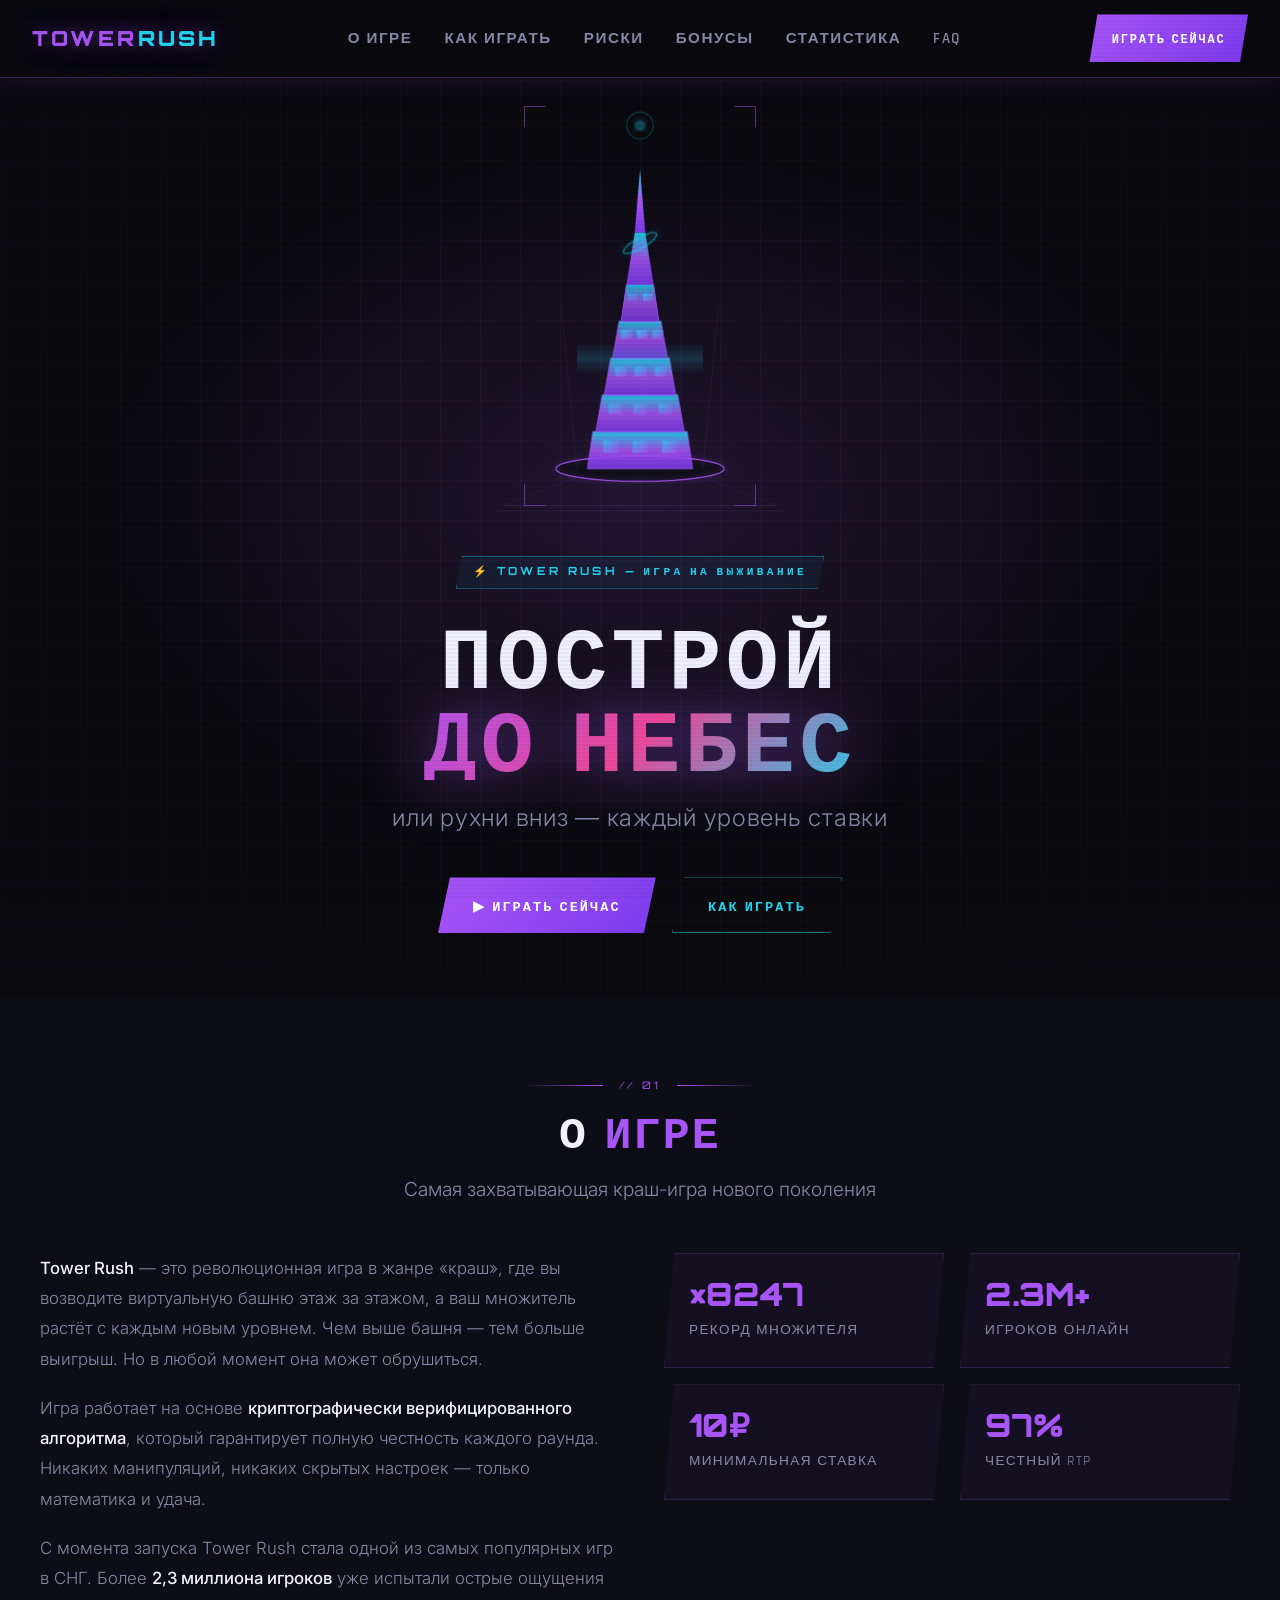
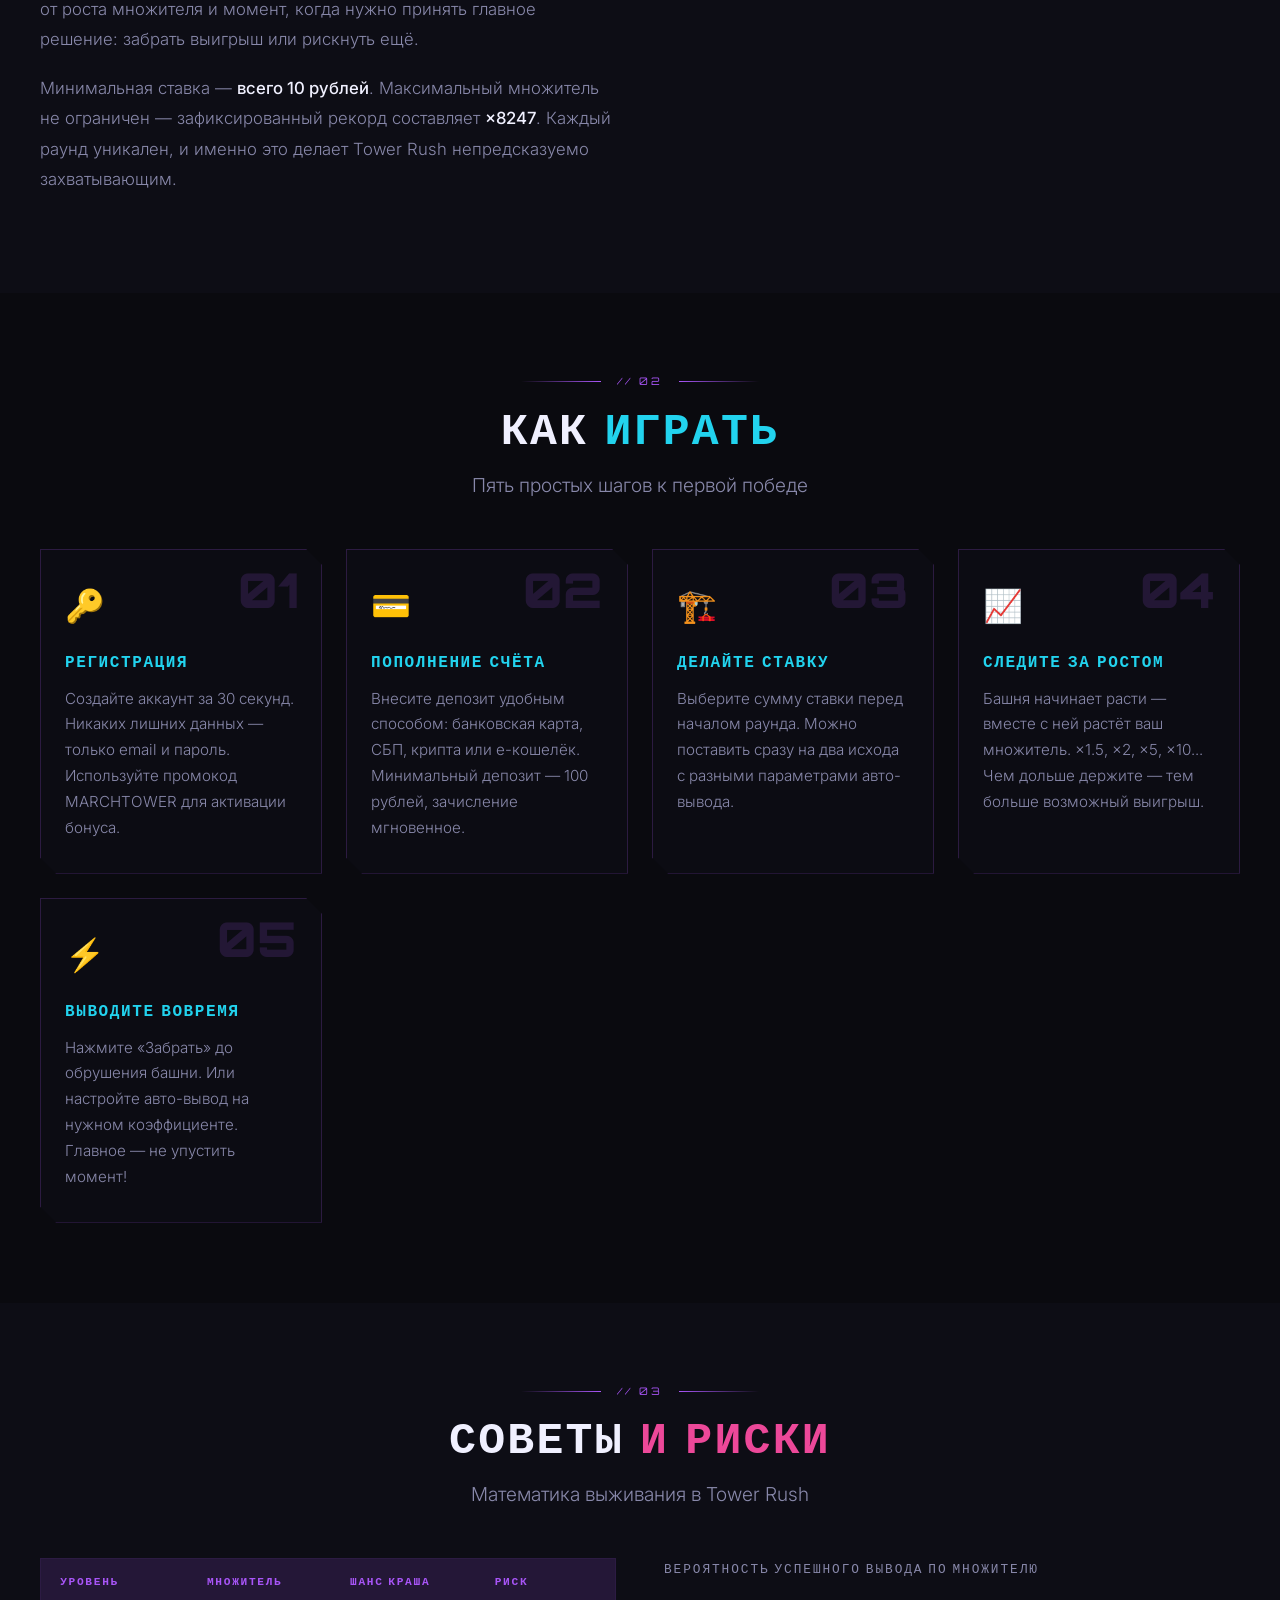
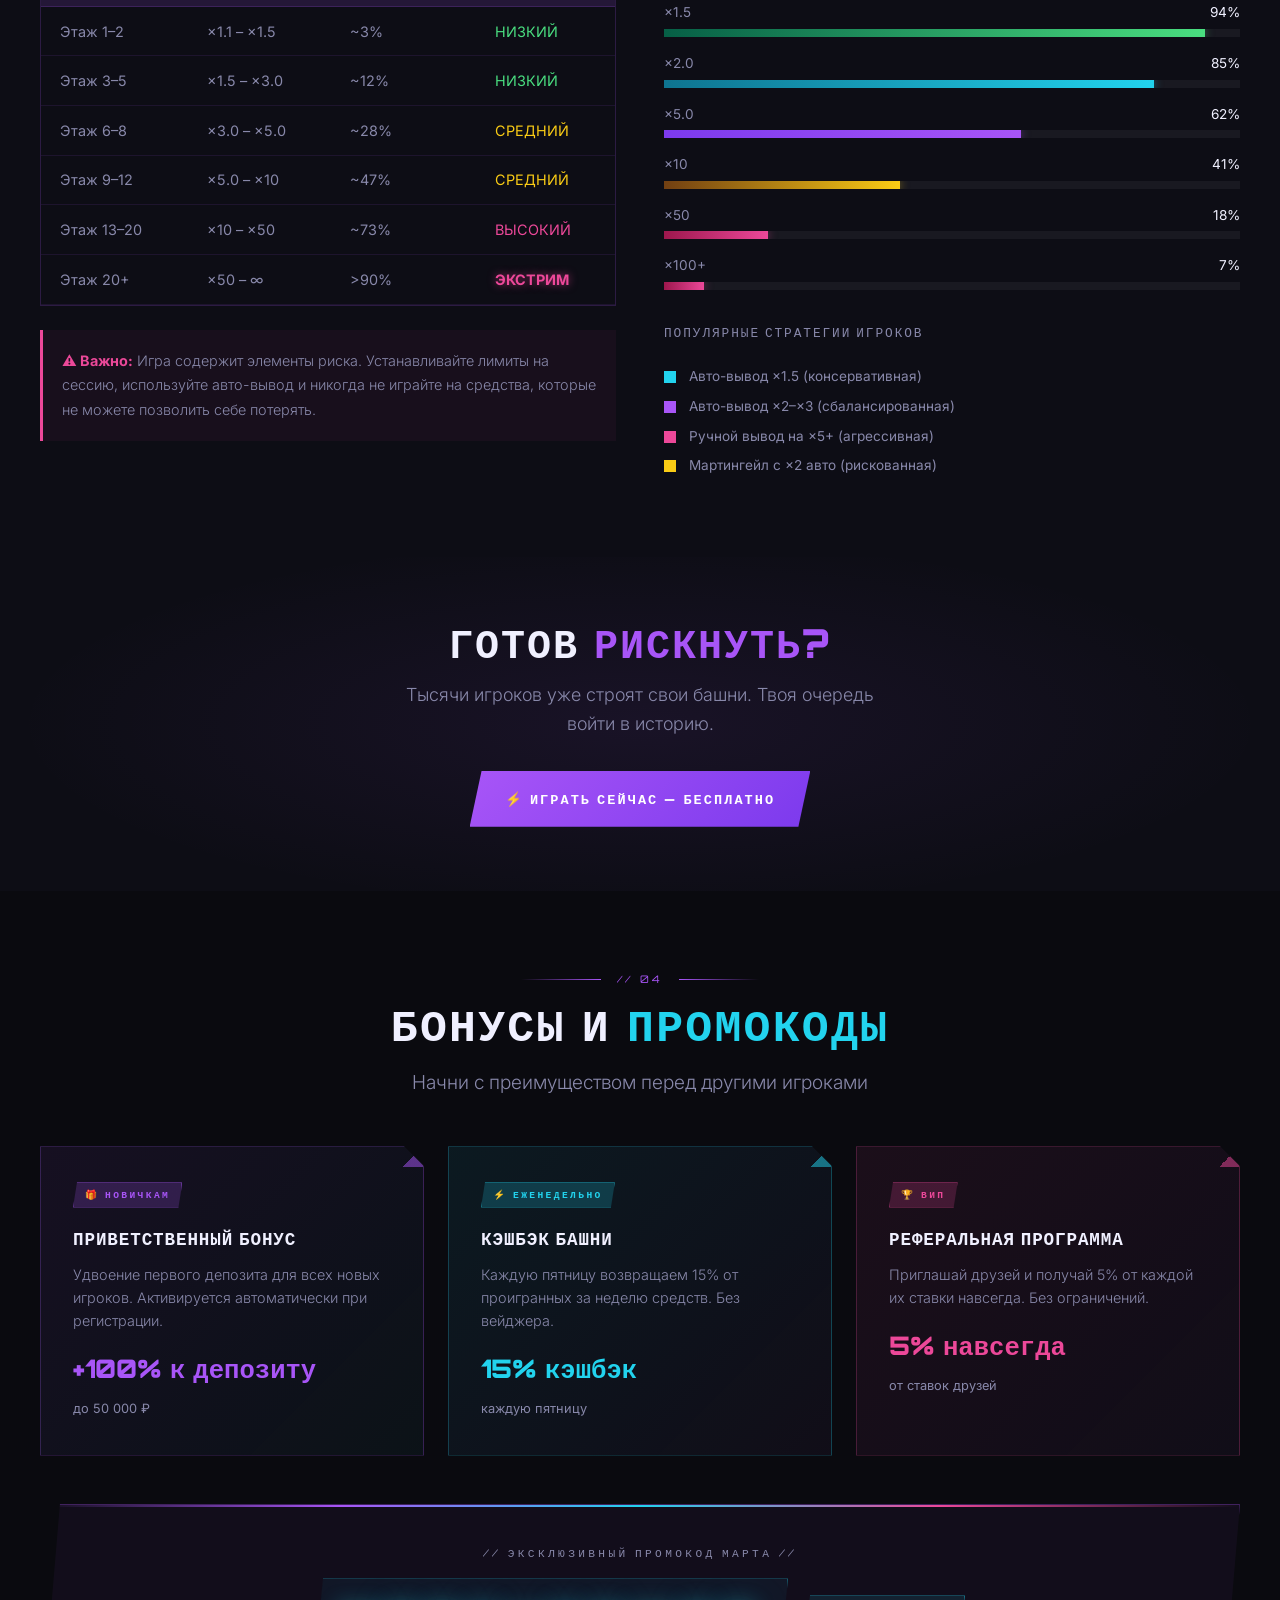
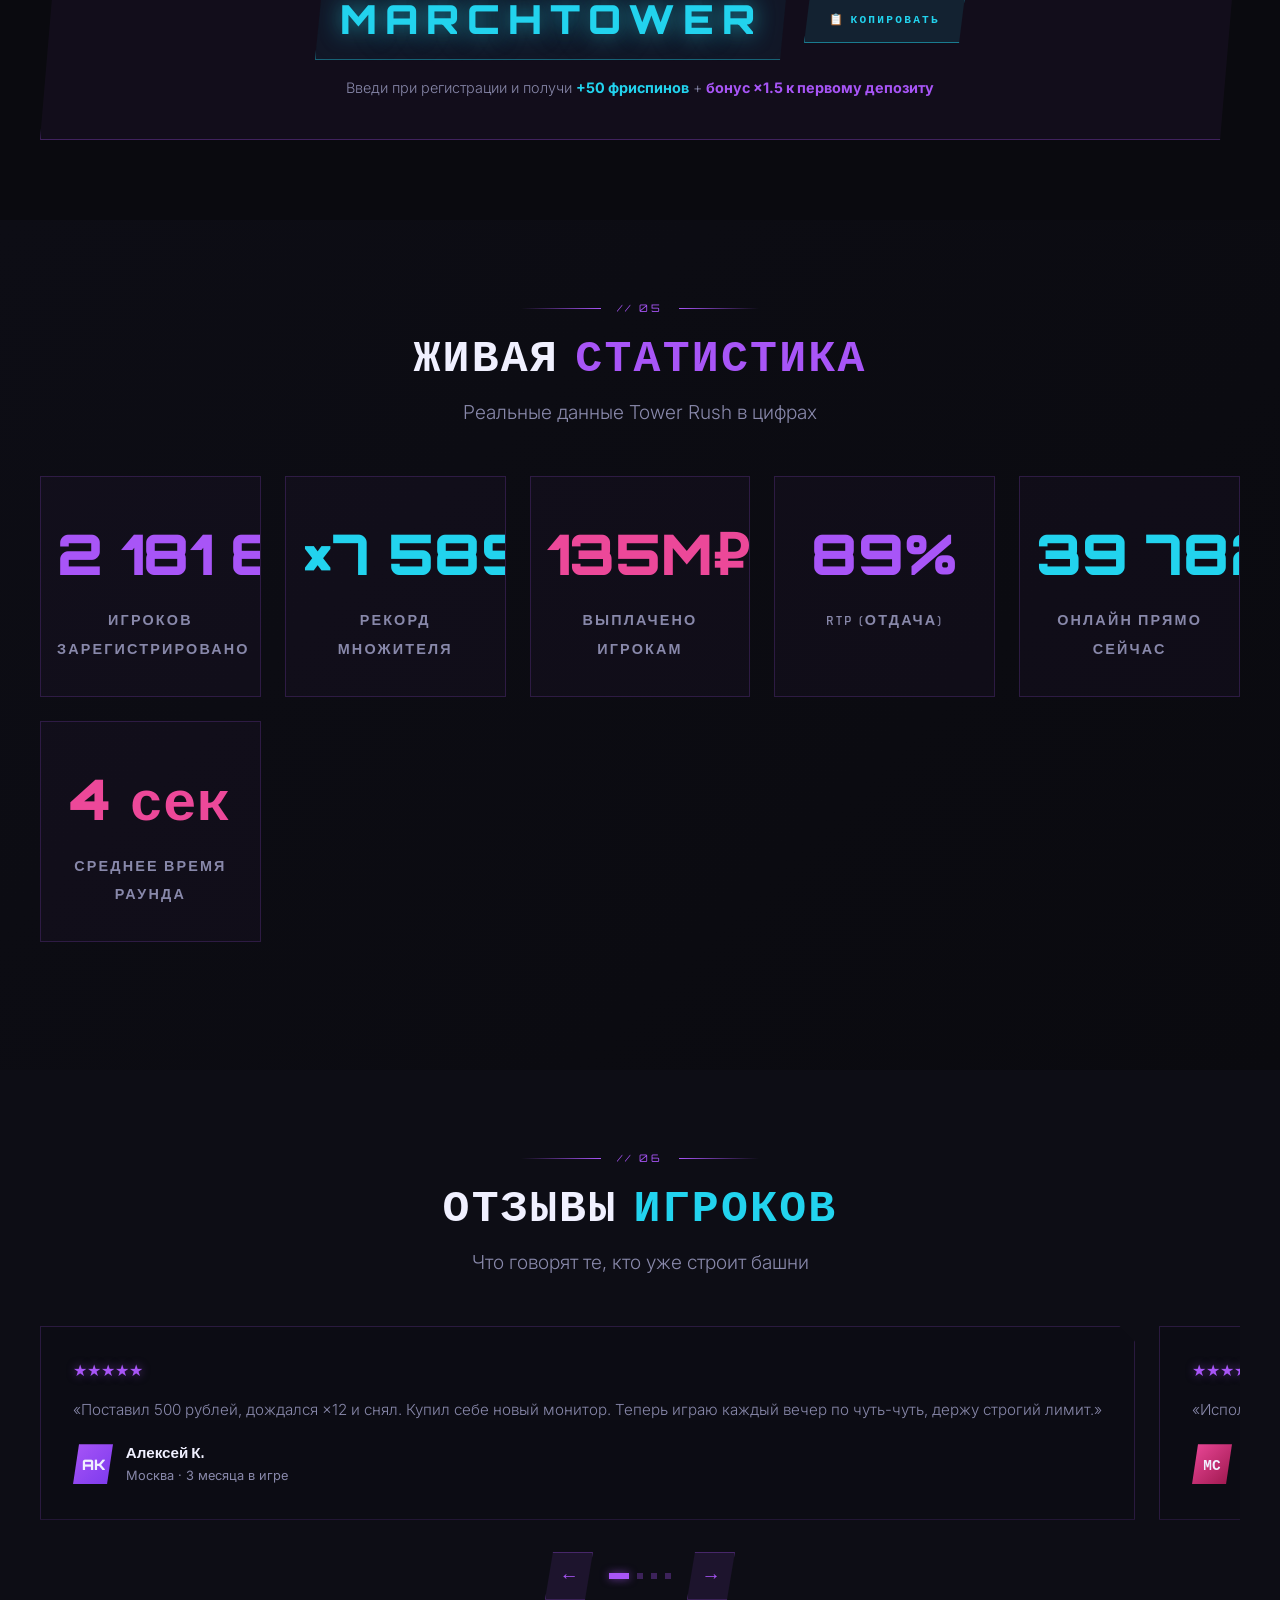
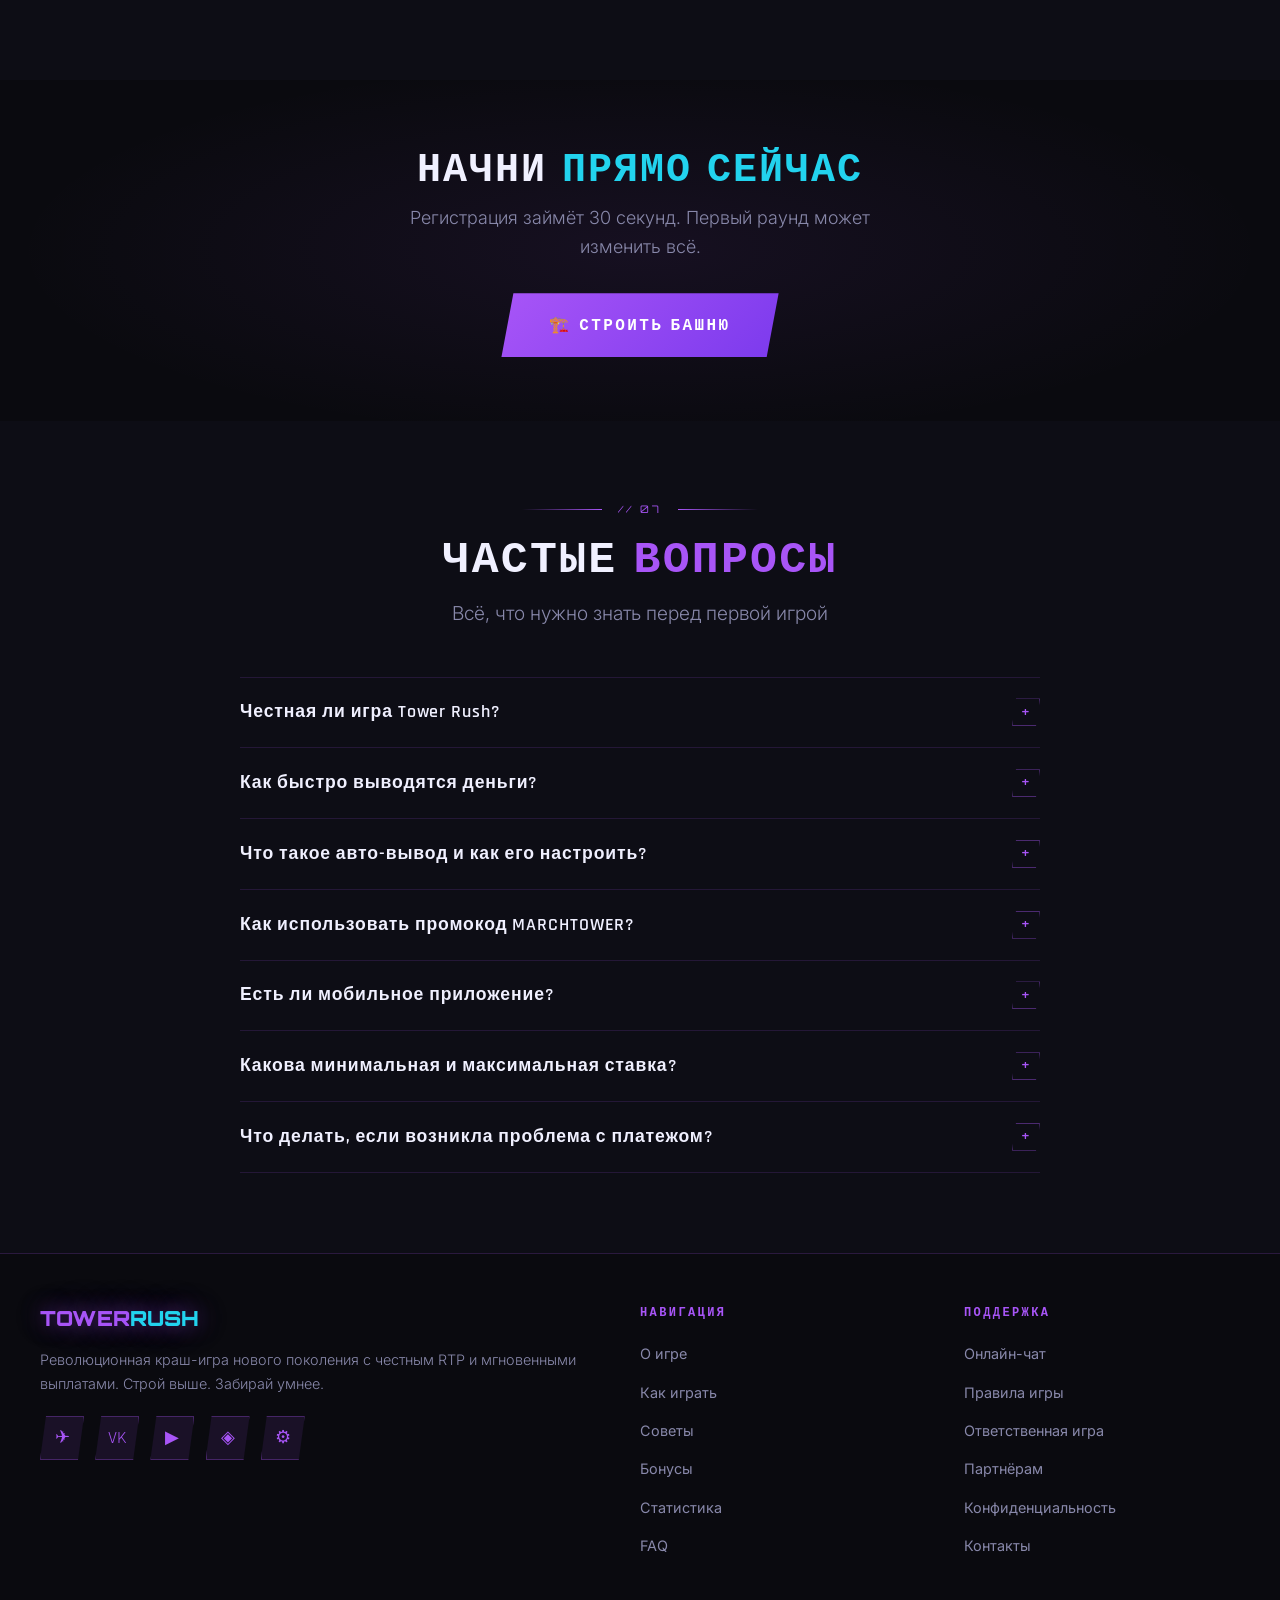
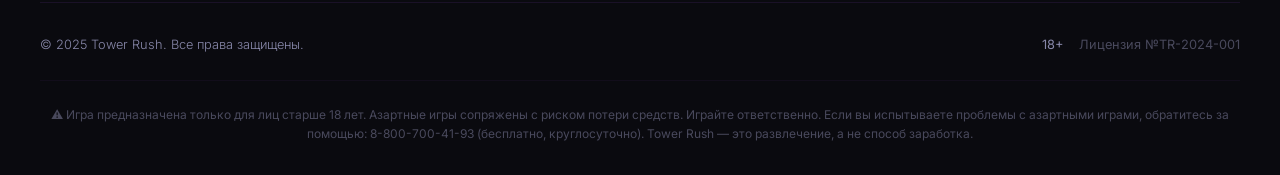
==== index.html @ 4ddeddc4 "Rename tower-rush.html to index.html" ====
<!DOCTYPE html>
<html lang="ru">
<head>
<meta charset="UTF-8">
<meta name="viewport" content="width=device-width, initial-scale=1.0">
<title>TOWER RUSH — Построй до небес или рухни вниз</title>
<link rel="preconnect" href="https://fonts.googleapis.com">
<link rel="preconnect" href="https://fonts.gstatic.com" crossorigin>
<link href="https://fonts.googleapis.com/css2?family=Orbitron:wght@400;600;700;900&family=Rajdhani:wght@300;400;500;600;700&family=Inter:wght@300;400;500&display=swap" rel="stylesheet">
<style>
  :root {
    --bg: #0a0a0f;
    --bg2: #0d0d15;
    --bg3: #111120;
    --purple: #a855f7;
    --purple-dim: #7c3aed;
    --cyan: #22d3ee;
    --pink: #ec4899;
    --white: #f0f0ff;
    --gray: #8888aa;
    --glow-purple: 0 0 20px #a855f780, 0 0 40px #a855f740;
    --glow-cyan: 0 0 20px #22d3ee80, 0 0 40px #22d3ee40;
    --glow-pink: 0 0 20px #ec489980, 0 0 40px #ec489940;
    --border-purple: 1px solid #a855f730;
    --border-cyan: 1px solid #22d3ee30;
  }
  *, *::before, *::after { margin: 0; padding: 0; box-sizing: border-box; }
  html { scroll-behavior: smooth; }

  body {
    background: var(--bg);
    color: var(--white);
    font-family: 'Rajdhani', sans-serif;
    font-size: 18px;
    line-height: 1.6;
    overflow-x: hidden;
    cursor: default;
  }

  /* SCROLLBAR */
  ::-webkit-scrollbar { width: 4px; }
  ::-webkit-scrollbar-track { background: var(--bg); }
  ::-webkit-scrollbar-thumb { background: var(--purple); border-radius: 2px; }

  /* SCANLINES OVERLAY */
  body::before {
    content: '';
    position: fixed;
    inset: 0;
    background: repeating-linear-gradient(0deg, transparent, transparent 2px, rgba(0,0,0,0.03) 2px, rgba(0,0,0,0.03) 4px);
    pointer-events: none;
    z-index: 9999;
  }

  /* TYPOGRAPHY */
  h1, h2, h3 { font-family: 'Orbitron', monospace; text-transform: uppercase; letter-spacing: 0.05em; }
  .section-title {
    font-size: clamp(1.6rem, 4vw, 2.8rem);
    font-weight: 900;
    margin-bottom: 0.4em;
    line-height: 1.1;
  }
  .section-subtitle {
    font-size: clamp(1rem, 2vw, 1.2rem);
    color: var(--gray);
    margin-bottom: 3rem;
    font-family: 'Inter', sans-serif;
    font-weight: 300;
  }
  .text-purple { color: var(--purple); }
  .text-cyan { color: var(--cyan); }
  .text-pink { color: var(--pink); }

  /* GRID BG */
  .grid-bg {
    background-image:
      linear-gradient(rgba(168,85,247,0.04) 1px, transparent 1px),
      linear-gradient(90deg, rgba(168,85,247,0.04) 1px, transparent 1px);
    background-size: 50px 50px;
  }

  /* NOISE TEXTURE */
  .noise::after {
    content: '';
    position: absolute;
    inset: 0;
    background-image: url("data:image/svg+xml,%3Csvg viewBox='0 0 256 256' xmlns='http://www.w3.org/2000/svg'%3E%3Cfilter id='noise'%3E%3CfeTurbulence type='fractalNoise' baseFrequency='0.9' numOctaves='4' stitchTiles='stitch'/%3E%3C/filter%3E%3Crect width='100%25' height='100%25' filter='url(%23noise)' opacity='0.03'/%3E%3C/svg%3E");
    opacity: 0.3;
    pointer-events: none;
  }

  /* NAVBAR */
  nav {
    position: fixed;
    top: 0;
    left: 0;
    right: 0;
    z-index: 1000;
    display: flex;
    align-items: center;
    justify-content: space-between;
    padding: 0.9rem 2rem;
    background: rgba(10,10,15,0.85);
    backdrop-filter: blur(20px);
    border-bottom: 1px solid rgba(168,85,247,0.3);
    box-shadow: 0 4px 30px rgba(168,85,247,0.1);
  }
  .nav-logo {
    font-family: 'Orbitron', monospace;
    font-size: 1.3rem;
    font-weight: 900;
    color: var(--purple);
    text-shadow: var(--glow-purple);
    text-decoration: none;
    letter-spacing: 0.15em;
  }
  .nav-logo span { color: var(--cyan); }
  .nav-links {
    display: flex;
    gap: 2rem;
    list-style: none;
  }
  .nav-links a {
    color: var(--gray);
    text-decoration: none;
    font-family: 'Rajdhani', sans-serif;
    font-weight: 600;
    font-size: 0.95rem;
    letter-spacing: 0.1em;
    text-transform: uppercase;
    transition: color 0.2s;
  }
  .nav-links a:hover { color: var(--cyan); text-shadow: var(--glow-cyan); }
  .nav-cta {
    background: linear-gradient(135deg, var(--purple), var(--purple-dim));
    color: white;
    border: none;
    padding: 0.6rem 1.4rem;
    font-family: 'Orbitron', monospace;
    font-size: 0.75rem;
    font-weight: 700;
    letter-spacing: 0.15em;
    text-transform: uppercase;
    cursor: pointer;
    clip-path: polygon(8px 0%, 100% 0%, calc(100% - 8px) 100%, 0% 100%);
    transition: all 0.3s;
    text-decoration: none;
    min-height: 48px;
    display: flex;
    align-items: center;
  }
  .nav-cta:hover { box-shadow: var(--glow-purple); transform: translateY(-1px); }

  /* BURGER */
  .burger { display: none; flex-direction: column; gap: 5px; cursor: pointer; padding: 8px; }
  .burger span { width: 26px; height: 2px; background: var(--purple); transition: all 0.3s; display: block; }

  /* HERO */
  #hero {
    min-height: 100vh;
    display: flex;
    flex-direction: column;
    align-items: center;
    justify-content: center;
    padding: 6rem 2rem 4rem;
    position: relative;
    overflow: hidden;
    text-align: center;
  }

  /* ANIMATED TOWER SVG */
  .tower-container {
    position: relative;
    width: min(320px, 80vw);
    height: min(420px, 55vw);
    margin-bottom: 2.5rem;
    flex-shrink: 0;
  }
  #tower-svg { width: 100%; height: 100%; }

  /* SVG GLOW FILTER */
  .hero-bg-glow {
    position: absolute;
    inset: 0;
    background: radial-gradient(ellipse 60% 50% at 50% 50%, rgba(168,85,247,0.15) 0%, transparent 70%);
    pointer-events: none;
  }
  .hero-grid {
    position: absolute;
    inset: 0;
    background-image:
      linear-gradient(rgba(168,85,247,0.06) 1px, transparent 1px),
      linear-gradient(90deg, rgba(168,85,247,0.06) 1px, transparent 1px);
    background-size: 40px 40px;
    pointer-events: none;
  }
  .hero-vignette {
    position: absolute;
    inset: 0;
    background: radial-gradient(ellipse at 50% 50%, transparent 40%, rgba(10,10,15,0.8) 100%);
    pointer-events: none;
  }

  .hero-content { position: relative; z-index: 2; }

  .hero-tag {
    display: inline-block;
    font-family: 'Orbitron', monospace;
    font-size: 0.7rem;
    font-weight: 700;
    letter-spacing: 0.3em;
    color: var(--cyan);
    border: 1px solid rgba(34,211,238,0.4);
    padding: 0.4rem 1rem;
    margin-bottom: 1.5rem;
    clip-path: polygon(6px 0%, 100% 0%, calc(100% - 6px) 100%, 0% 100%);
    background: rgba(34,211,238,0.05);
    animation: fadeInDown 0.8s ease both;
  }

  .hero-title {
    font-size: clamp(2.2rem, 8vw, 5.5rem);
    font-weight: 900;
    line-height: 0.95;
    margin-bottom: 1.2rem;
    animation: fadeInUp 0.9s ease 0.2s both;
  }
  .hero-title .line1 { color: var(--white); display: block; }
  .hero-title .line2 {
    display: block;
    background: linear-gradient(135deg, var(--purple), var(--pink), var(--cyan));
    -webkit-background-clip: text;
    -webkit-text-fill-color: transparent;
    background-clip: text;
    filter: drop-shadow(0 0 30px rgba(168,85,247,0.6));
  }

  .hero-subtitle {
    font-size: clamp(1.1rem, 3vw, 1.5rem);
    color: var(--gray);
    font-family: 'Inter', sans-serif;
    font-weight: 300;
    margin-bottom: 2.5rem;
    letter-spacing: 0.03em;
    animation: fadeInUp 0.9s ease 0.4s both;
  }

  .hero-buttons {
    display: flex;
    gap: 1rem;
    justify-content: center;
    flex-wrap: wrap;
    animation: fadeInUp 0.9s ease 0.6s both;
  }

  /* BUTTONS */
  .btn-primary {
    display: inline-flex;
    align-items: center;
    gap: 0.6rem;
    background: linear-gradient(135deg, var(--purple), var(--purple-dim));
    color: white;
    border: none;
    padding: 1rem 2.2rem;
    font-family: 'Orbitron', monospace;
    font-size: 0.85rem;
    font-weight: 700;
    letter-spacing: 0.15em;
    text-transform: uppercase;
    cursor: pointer;
    clip-path: polygon(12px 0%, 100% 0%, calc(100% - 12px) 100%, 0% 100%);
    text-decoration: none;
    min-height: 56px;
    transition: all 0.3s;
    animation: pulse-purple 2s infinite;
    position: relative;
    overflow: hidden;
  }
  .btn-primary::before {
    content: '';
    position: absolute;
    inset: 0;
    background: linear-gradient(135deg, transparent, rgba(255,255,255,0.15), transparent);
    transform: translateX(-100%);
    transition: transform 0.5s;
  }
  .btn-primary:hover::before { transform: translateX(100%); }
  .btn-primary:hover { box-shadow: var(--glow-purple), 0 8px 32px rgba(168,85,247,0.4); transform: translateY(-2px); }

  .btn-secondary {
    display: inline-flex;
    align-items: center;
    gap: 0.6rem;
    background: transparent;
    color: var(--cyan);
    border: 1px solid rgba(34,211,238,0.5);
    padding: 1rem 2.2rem;
    font-family: 'Orbitron', monospace;
    font-size: 0.85rem;
    font-weight: 700;
    letter-spacing: 0.15em;
    text-transform: uppercase;
    cursor: pointer;
    clip-path: polygon(12px 0%, 100% 0%, calc(100% - 12px) 100%, 0% 100%);
    text-decoration: none;
    min-height: 56px;
    transition: all 0.3s;
  }
  .btn-secondary:hover {
    background: rgba(34,211,238,0.1);
    box-shadow: var(--glow-cyan);
    transform: translateY(-2px);
  }

  /* SECTIONS */
  section {
    padding: 5rem 2rem;
    position: relative;
  }
  .container {
    max-width: 1200px;
    margin: 0 auto;
  }
  .section-header { text-align: center; margin-bottom: 1rem; }
  .section-line {
    display: flex;
    align-items: center;
    gap: 1rem;
    justify-content: center;
    margin-bottom: 0.8rem;
  }
  .section-line::before, .section-line::after {
    content: '';
    flex: 1;
    max-width: 80px;
    height: 1px;
    background: linear-gradient(90deg, transparent, var(--purple));
  }
  .section-line::after { background: linear-gradient(90deg, var(--purple), transparent); }
  .section-num {
    font-family: 'Orbitron', monospace;
    font-size: 0.65rem;
    color: var(--purple);
    letter-spacing: 0.3em;
  }

  /* ABOUT */
  #about { background: var(--bg2); }
  .about-grid {
    display: grid;
    grid-template-columns: 1fr 1fr;
    gap: 3rem;
    align-items: start;
  }
  .about-text p {
    color: var(--gray);
    font-size: 1.05rem;
    margin-bottom: 1.2rem;
    font-family: 'Inter', sans-serif;
    font-weight: 300;
    line-height: 1.8;
  }
  .about-text p strong { color: var(--white); font-weight: 500; }
  .about-stats {
    display: grid;
    grid-template-columns: 1fr 1fr;
    gap: 1rem;
  }
  .stat-card {
    background: rgba(168,85,247,0.05);
    border: var(--border-purple);
    padding: 1.5rem;
    clip-path: polygon(10px 0%, 100% 0%, calc(100% - 10px) 100%, 0% 100%);
    transition: all 0.3s;
  }
  .stat-card:hover {
    background: rgba(168,85,247,0.1);
    box-shadow: var(--glow-purple);
    transform: translateY(-3px);
  }
  .stat-card .num {
    font-family: 'Orbitron', monospace;
    font-size: 2rem;
    font-weight: 900;
    color: var(--purple);
    display: block;
    line-height: 1;
    margin-bottom: 0.3rem;
  }
  .stat-card .label { font-size: 0.85rem; color: var(--gray); text-transform: uppercase; letter-spacing: 0.1em; }

  /* HOW TO PLAY */
  #howto { background: var(--bg); }
  .steps-grid {
    display: grid;
    grid-template-columns: repeat(auto-fit, minmax(240px, 1fr));
    gap: 1.5rem;
  }
  .step-card {
    background: rgba(13,13,21,0.8);
    border: 1px solid rgba(168,85,247,0.2);
    padding: 2rem 1.5rem;
    position: relative;
    clip-path: polygon(0 0, calc(100% - 16px) 0, 100% 16px, 100% 100%, 16px 100%, 0 calc(100% - 16px));
    transition: all 0.4s;
    overflow: hidden;
  }
  .step-card::before {
    content: '';
    position: absolute;
    inset: 0;
    background: linear-gradient(135deg, rgba(168,85,247,0.08) 0%, transparent 60%);
    opacity: 0;
    transition: opacity 0.4s;
  }
  .step-card:hover::before { opacity: 1; }
  .step-card:hover {
    border-color: var(--purple);
    box-shadow: var(--glow-purple), inset 0 0 30px rgba(168,85,247,0.05);
    transform: translateY(-4px);
  }
  .step-num {
    font-family: 'Orbitron', monospace;
    font-size: 3rem;
    font-weight: 900;
    color: rgba(168,85,247,0.15);
    position: absolute;
    top: 1rem;
    right: 1.5rem;
    line-height: 1;
  }
  .step-icon {
    font-size: 2rem;
    margin-bottom: 1rem;
    display: block;
  }
  .step-card h3 {
    font-size: 1rem;
    color: var(--cyan);
    margin-bottom: 0.7rem;
    font-weight: 700;
    letter-spacing: 0.1em;
  }
  .step-card p {
    color: var(--gray);
    font-size: 0.95rem;
    line-height: 1.7;
    font-family: 'Inter', sans-serif;
    font-weight: 300;
  }

  /* RISKS */
  #risks { background: var(--bg2); }
  .risks-wrapper {
    display: grid;
    grid-template-columns: 1fr 1fr;
    gap: 3rem;
    align-items: start;
  }
  .risks-table-wrap {
    overflow-x: auto;
    border: 1px solid rgba(168,85,247,0.2);
  }
  table {
    width: 100%;
    border-collapse: collapse;
    font-size: 0.95rem;
  }
  table th {
    background: rgba(168,85,247,0.15);
    padding: 0.9rem 1.2rem;
    text-align: left;
    font-family: 'Orbitron', monospace;
    font-size: 0.7rem;
    letter-spacing: 0.15em;
    color: var(--purple);
    border-bottom: 1px solid rgba(168,85,247,0.3);
  }
  table td {
    padding: 0.8rem 1.2rem;
    border-bottom: 1px solid rgba(168,85,247,0.1);
    color: var(--gray);
    font-family: 'Inter', sans-serif;
    font-size: 0.9rem;
    transition: background 0.2s;
  }
  table tr:hover td { background: rgba(168,85,247,0.05); }
  .risk-low { color: #4ade80; }
  .risk-med { color: #facc15; }
  .risk-high { color: var(--pink); }
  .risk-extreme { color: var(--pink); font-weight: 700; text-shadow: 0 0 8px rgba(236,72,153,0.6); }

  .chart-container { space: 1rem 0; }
  .chart-title {
    font-family: 'Orbitron', monospace;
    font-size: 0.8rem;
    letter-spacing: 0.15em;
    color: var(--gray);
    margin-bottom: 1.5rem;
    text-transform: uppercase;
  }
  .chart-bar-group { margin-bottom: 1rem; }
  .chart-bar-label {
    display: flex;
    justify-content: space-between;
    font-size: 0.85rem;
    color: var(--gray);
    margin-bottom: 0.3rem;
    font-family: 'Inter', sans-serif;
  }
  .chart-bar-track {
    height: 8px;
    background: rgba(255,255,255,0.05);
    border-radius: 0;
    overflow: hidden;
    position: relative;
  }
  .chart-bar-fill {
    height: 100%;
    border-radius: 0;
    transition: width 1.5s cubic-bezier(0.25, 0.46, 0.45, 0.94);
    width: 0;
  }
  .bar-purple { background: linear-gradient(90deg, var(--purple-dim), var(--purple)); box-shadow: 0 0 10px rgba(168,85,247,0.5); }
  .bar-cyan { background: linear-gradient(90deg, #0e7490, var(--cyan)); box-shadow: 0 0 10px rgba(34,211,238,0.5); }
  .bar-pink { background: linear-gradient(90deg, #9d174d, var(--pink)); box-shadow: 0 0 10px rgba(236,72,153,0.5); }
  .bar-green { background: linear-gradient(90deg, #065f46, #4ade80); box-shadow: 0 0 10px rgba(74,222,128,0.5); }
  .bar-yellow { background: linear-gradient(90deg, #713f12, #facc15); box-shadow: 0 0 10px rgba(250,204,21,0.5); }

  /* PROMO */
  #promo { background: var(--bg); }
  .promo-cards {
    display: grid;
    grid-template-columns: repeat(auto-fit, minmax(280px, 1fr));
    gap: 1.5rem;
    margin-bottom: 3rem;
  }
  .promo-card {
    background: linear-gradient(135deg, rgba(168,85,247,0.08), rgba(34,211,238,0.04));
    border: 1px solid rgba(168,85,247,0.25);
    padding: 2rem;
    clip-path: polygon(0 0, calc(100% - 20px) 0, 100% 20px, 100% 100%, 0 100%);
    position: relative;
    transition: all 0.4s;
    overflow: hidden;
  }
  .promo-card::after {
    content: '';
    position: absolute;
    top: 0;
    right: 0;
    width: 20px;
    height: 20px;
    background: linear-gradient(135deg, transparent 50%, rgba(168,85,247,0.5) 50%);
  }
  .promo-card:hover {
    border-color: var(--purple);
    box-shadow: var(--glow-purple);
    transform: translateY(-5px) scale(1.01);
  }
  .promo-card.cyan-card {
    border-color: rgba(34,211,238,0.25);
    background: linear-gradient(135deg, rgba(34,211,238,0.08), rgba(168,85,247,0.04));
  }
  .promo-card.cyan-card::after { background: linear-gradient(135deg, transparent 50%, rgba(34,211,238,0.5) 50%); }
  .promo-card.cyan-card:hover { border-color: var(--cyan); box-shadow: var(--glow-cyan); }
  .promo-card.pink-card {
    border-color: rgba(236,72,153,0.25);
    background: linear-gradient(135deg, rgba(236,72,153,0.08), rgba(168,85,247,0.04));
  }
  .promo-card.pink-card::after { background: linear-gradient(135deg, transparent 50%, rgba(236,72,153,0.5) 50%); }
  .promo-card.pink-card:hover { border-color: var(--pink); box-shadow: var(--glow-pink); }
  .promo-badge {
    display: inline-block;
    font-family: 'Orbitron', monospace;
    font-size: 0.6rem;
    font-weight: 700;
    letter-spacing: 0.25em;
    padding: 0.25rem 0.7rem;
    margin-bottom: 1rem;
    clip-path: polygon(4px 0%, 100% 0%, calc(100% - 4px) 100%, 0% 100%);
  }
  .badge-purple { background: rgba(168,85,247,0.2); color: var(--purple); border: 1px solid rgba(168,85,247,0.4); }
  .badge-cyan { background: rgba(34,211,238,0.2); color: var(--cyan); border: 1px solid rgba(34,211,238,0.4); }
  .badge-pink { background: rgba(236,72,153,0.2); color: var(--pink); border: 1px solid rgba(236,72,153,0.4); }
  .promo-card h3 {
    font-size: 1.1rem;
    margin-bottom: 0.7rem;
    color: var(--white);
  }
  .promo-card p {
    color: var(--gray);
    font-size: 0.9rem;
    font-family: 'Inter', sans-serif;
    font-weight: 300;
    margin-bottom: 1rem;
    line-height: 1.6;
  }
  .promo-amount {
    font-family: 'Orbitron', monospace;
    font-size: 1.6rem;
    font-weight: 900;
    display: block;
    margin-bottom: 0.3rem;
  }

  /* PROMO CODE BLOCK */
  .promo-code-block {
    background: rgba(168,85,247,0.05);
    border: 1px solid rgba(168,85,247,0.3);
    padding: 2.5rem;
    text-align: center;
    position: relative;
    clip-path: polygon(20px 0%, 100% 0%, calc(100% - 20px) 100%, 0% 100%);
    overflow: hidden;
  }
  .promo-code-block::before {
    content: '';
    position: absolute;
    top: 0;
    left: 0;
    right: 0;
    height: 2px;
    background: linear-gradient(90deg, transparent, var(--purple), var(--cyan), var(--pink), transparent);
    animation: shimmer 3s linear infinite;
  }
  .promo-label {
    font-family: 'Orbitron', monospace;
    font-size: 0.7rem;
    letter-spacing: 0.3em;
    color: var(--gray);
    margin-bottom: 1rem;
  }
  .promo-code-display {
    display: flex;
    align-items: center;
    justify-content: center;
    gap: 1rem;
    flex-wrap: wrap;
    margin-bottom: 1rem;
  }
  .promo-code-text {
    font-family: 'Orbitron', monospace;
    font-size: clamp(1.5rem, 5vw, 2.5rem);
    font-weight: 900;
    color: var(--cyan);
    text-shadow: var(--glow-cyan);
    letter-spacing: 0.2em;
    padding: 0.5rem 1.5rem;
    border: 1px solid rgba(34,211,238,0.4);
    background: rgba(34,211,238,0.05);
    clip-path: polygon(8px 0%, 100% 0%, calc(100% - 8px) 100%, 0% 100%);
  }
  .copy-btn {
    background: rgba(34,211,238,0.1);
    border: 1px solid rgba(34,211,238,0.5);
    color: var(--cyan);
    padding: 0.7rem 1.5rem;
    font-family: 'Orbitron', monospace;
    font-size: 0.7rem;
    font-weight: 700;
    letter-spacing: 0.2em;
    cursor: pointer;
    transition: all 0.3s;
    clip-path: polygon(6px 0%, 100% 0%, calc(100% - 6px) 100%, 0% 100%);
    min-height: 48px;
  }
  .copy-btn:hover { background: rgba(34,211,238,0.2); box-shadow: var(--glow-cyan); }
  .copy-toast {
    position: fixed;
    top: 5rem;
    left: 50%;
    transform: translateX(-50%) translateY(-20px);
    background: rgba(34,211,238,0.15);
    border: 1px solid rgba(34,211,238,0.5);
    color: var(--cyan);
    padding: 0.8rem 2rem;
    font-family: 'Orbitron', monospace;
    font-size: 0.75rem;
    font-weight: 700;
    letter-spacing: 0.2em;
    clip-path: polygon(8px 0%, 100% 0%, calc(100% - 8px) 100%, 0% 100%);
    opacity: 0;
    pointer-events: none;
    transition: all 0.4s;
    z-index: 9000;
    box-shadow: var(--glow-cyan);
    text-shadow: var(--glow-cyan);
  }
  .copy-toast.show {
    opacity: 1;
    transform: translateX(-50%) translateY(0);
  }
  .promo-desc {
    color: var(--gray);
    font-size: 0.9rem;
    font-family: 'Inter', sans-serif;
    font-weight: 300;
  }

  /* STATS */
  #stats {
    background: linear-gradient(135deg, var(--bg2), var(--bg));
    text-align: center;
  }
  .stats-grid {
    display: grid;
    grid-template-columns: repeat(auto-fit, minmax(200px, 1fr));
    gap: 1.5rem;
    margin-bottom: 3rem;
  }
  .stats-item {
    padding: 2rem 1rem;
    border: var(--border-purple);
    background: rgba(168,85,247,0.03);
    transition: all 0.4s;
    position: relative;
    overflow: hidden;
  }
  .stats-item::before {
    content: '';
    position: absolute;
    bottom: 0;
    left: 0;
    right: 0;
    height: 2px;
    background: linear-gradient(90deg, var(--purple), var(--cyan));
    transform: scaleX(0);
    transition: transform 0.4s;
  }
  .stats-item:hover::before { transform: scaleX(1); }
  .stats-item:hover { background: rgba(168,85,247,0.08); box-shadow: var(--glow-purple); }
  .counter-num {
    font-family: 'Orbitron', monospace;
    font-size: clamp(2rem, 5vw, 3.5rem);
    font-weight: 900;
    display: block;
    margin-bottom: 0.5rem;
  }
  .stats-item .counter-label {
    color: var(--gray);
    font-size: 0.9rem;
    text-transform: uppercase;
    letter-spacing: 0.15em;
    font-family: 'Rajdhani', sans-serif;
    font-weight: 600;
  }

  /* PLAY CTA SECTION */
  .play-cta {
    padding: 4rem 2rem;
    background: var(--bg2);
    text-align: center;
    position: relative;
    overflow: hidden;
  }
  .play-cta::before {
    content: '';
    position: absolute;
    inset: 0;
    background: radial-gradient(ellipse 70% 80% at 50% 50%, rgba(168,85,247,0.08) 0%, transparent 70%);
  }
  .play-cta h2 {
    font-size: clamp(1.5rem, 4vw, 2.5rem);
    margin-bottom: 1rem;
    position: relative;
  }
  .play-cta p {
    color: var(--gray);
    max-width: 500px;
    margin: 0 auto 2rem;
    font-family: 'Inter', sans-serif;
    font-weight: 300;
    position: relative;
  }
  .play-cta .btn-primary { position: relative; margin: 0 auto; }

  /* REVIEWS */
  #reviews { background: var(--bg); }
  .carousel {
    position: relative;
    overflow: hidden;
  }
  .carousel-track {
    display: flex;
    gap: 1.5rem;
    transition: transform 0.5s cubic-bezier(0.25, 0.46, 0.45, 0.94);
  }
  .review-card {
    min-width: calc(33.333% - 1rem);
    background: rgba(13,13,21,0.9);
    border: var(--border-purple);
    padding: 2rem;
    clip-path: polygon(0 0, calc(100% - 16px) 0, 100% 16px, 100% 100%, 0 100%);
    flex-shrink: 0;
    transition: all 0.3s;
  }
  .review-card:hover {
    border-color: rgba(168,85,247,0.5);
    box-shadow: var(--glow-purple);
  }
  .review-stars {
    color: var(--purple);
    font-size: 1rem;
    margin-bottom: 0.8rem;
    text-shadow: 0 0 10px rgba(168,85,247,0.5);
  }
  .review-text {
    color: var(--gray);
    font-size: 0.95rem;
    font-family: 'Inter', sans-serif;
    font-weight: 300;
    line-height: 1.7;
    margin-bottom: 1.2rem;
  }
  .review-author {
    display: flex;
    align-items: center;
    gap: 0.8rem;
  }
  .review-avatar {
    width: 40px;
    height: 40px;
    border-radius: 0;
    clip-path: polygon(6px 0%, 100% 0%, calc(100% - 6px) 100%, 0% 100%);
    display: flex;
    align-items: center;
    justify-content: center;
    font-family: 'Orbitron', monospace;
    font-weight: 900;
    font-size: 0.9rem;
    flex-shrink: 0;
  }
  .avatar-purple { background: linear-gradient(135deg, var(--purple), var(--purple-dim)); }
  .avatar-cyan { background: linear-gradient(135deg, var(--cyan), #0891b2); color: var(--bg); }
  .avatar-pink { background: linear-gradient(135deg, var(--pink), #9d174d); }
  .review-name {
    font-family: 'Rajdhani', sans-serif;
    font-weight: 700;
    color: var(--white);
    font-size: 0.95rem;
  }
  .review-meta {
    font-size: 0.8rem;
    color: var(--gray);
    font-family: 'Inter', sans-serif;
  }
  .carousel-controls {
    display: flex;
    align-items: center;
    justify-content: center;
    gap: 1rem;
    margin-top: 2rem;
  }
  .carousel-btn {
    width: 48px;
    height: 48px;
    background: rgba(168,85,247,0.1);
    border: 1px solid rgba(168,85,247,0.3);
    color: var(--purple);
    cursor: pointer;
    font-size: 1.2rem;
    transition: all 0.3s;
    display: flex;
    align-items: center;
    justify-content: center;
    clip-path: polygon(8px 0%, 100% 0%, calc(100% - 8px) 100%, 0% 100%);
  }
  .carousel-btn:hover { background: rgba(168,85,247,0.2); box-shadow: var(--glow-purple); }
  .carousel-dots {
    display: flex;
    gap: 0.5rem;
  }
  .dot {
    width: 6px;
    height: 6px;
    background: rgba(168,85,247,0.3);
    cursor: pointer;
    transition: all 0.3s;
  }
  .dot.active {
    background: var(--purple);
    width: 20px;
    box-shadow: 0 0 8px rgba(168,85,247,0.6);
  }

  /* FAQ */
  #faq { background: var(--bg2); }
  .faq-list { max-width: 800px; margin: 0 auto; }
  .faq-item {
    border-bottom: 1px solid rgba(168,85,247,0.15);
    overflow: hidden;
  }
  .faq-item:first-child { border-top: 1px solid rgba(168,85,247,0.15); }
  .faq-q {
    display: flex;
    align-items: center;
    justify-content: space-between;
    padding: 1.3rem 0;
    cursor: pointer;
    font-family: 'Rajdhani', sans-serif;
    font-weight: 600;
    font-size: 1.1rem;
    color: var(--white);
    letter-spacing: 0.05em;
    transition: color 0.2s;
    gap: 1rem;
    min-height: 60px;
  }
  .faq-q:hover { color: var(--purple); }
  .faq-icon {
    width: 28px;
    height: 28px;
    border: 1px solid rgba(168,85,247,0.4);
    display: flex;
    align-items: center;
    justify-content: center;
    flex-shrink: 0;
    font-size: 1rem;
    color: var(--purple);
    transition: all 0.3s;
    clip-path: polygon(4px 0%, 100% 0%, calc(100% - 4px) 100%, 0% 100%);
  }
  .faq-item.open .faq-icon {
    background: rgba(168,85,247,0.15);
    box-shadow: 0 0 10px rgba(168,85,247,0.3);
    transform: rotate(45deg);
  }
  .faq-a {
    max-height: 0;
    overflow: hidden;
    transition: max-height 0.4s ease, padding 0.3s ease;
  }
  .faq-item.open .faq-a { max-height: 300px; }
  .faq-a-inner {
    padding-bottom: 1.3rem;
    color: var(--gray);
    font-family: 'Inter', sans-serif;
    font-weight: 300;
    font-size: 0.95rem;
    line-height: 1.8;
    border-left: 2px solid var(--purple);
    padding-left: 1.2rem;
    margin-left: 0.2rem;
  }
  .faq-a-inner strong { color: var(--white); }

  /* FOOTER */
  footer {
    background: var(--bg);
    border-top: 1px solid rgba(168,85,247,0.2);
    padding: 3rem 2rem 2rem;
  }
  .footer-inner {
    max-width: 1200px;
    margin: 0 auto;
  }
  .footer-top {
    display: grid;
    grid-template-columns: 2fr 1fr 1fr;
    gap: 3rem;
    margin-bottom: 2rem;
    padding-bottom: 2rem;
    border-bottom: 1px solid rgba(168,85,247,0.1);
  }
  .footer-logo {
    font-family: 'Orbitron', monospace;
    font-size: 1.3rem;
    font-weight: 900;
    color: var(--purple);
    text-shadow: var(--glow-purple);
    margin-bottom: 0.8rem;
    display: block;
  }
  .footer-logo span { color: var(--cyan); }
  .footer-desc {
    color: var(--gray);
    font-size: 0.9rem;
    font-family: 'Inter', sans-serif;
    font-weight: 300;
    line-height: 1.7;
    margin-bottom: 1.2rem;
  }
  .social-links { display: flex; gap: 0.7rem; flex-wrap: wrap; }
  .social-link {
    width: 44px;
    height: 44px;
    background: rgba(168,85,247,0.1);
    border: 1px solid rgba(168,85,247,0.3);
    color: var(--purple);
    display: flex;
    align-items: center;
    justify-content: center;
    font-size: 1.1rem;
    text-decoration: none;
    transition: all 0.3s;
    clip-path: polygon(6px 0%, 100% 0%, calc(100% - 6px) 100%, 0% 100%);
  }
  .social-link:hover { background: rgba(168,85,247,0.2); box-shadow: var(--glow-purple); transform: translateY(-2px); }
  .footer-col h4 {
    font-family: 'Orbitron', monospace;
    font-size: 0.75rem;
    letter-spacing: 0.2em;
    color: var(--purple);
    margin-bottom: 1.2rem;
    text-transform: uppercase;
  }
  .footer-col ul { list-style: none; }
  .footer-col ul li { margin-bottom: 0.6rem; }
  .footer-col ul a {
    color: var(--gray);
    text-decoration: none;
    font-size: 0.9rem;
    font-family: 'Inter', sans-serif;
    transition: color 0.2s;
  }
  .footer-col ul a:hover { color: var(--cyan); }
  .footer-bottom {
    display: flex;
    align-items: center;
    justify-content: space-between;
    gap: 1rem;
    flex-wrap: wrap;
  }
  .copyright {
    color: var(--gray);
    font-size: 0.8rem;
    font-family: 'Inter', sans-serif;
    font-weight: 300;
  }
  .footer-disclaimer {
    color: rgba(136,136,170,0.5);
    font-size: 0.75rem;
    font-family: 'Inter', sans-serif;
    text-align: center;
    margin-top: 1.5rem;
    padding-top: 1.5rem;
    border-top: 1px solid rgba(168,85,247,0.05);
    line-height: 1.6;
  }

  /* ANIMATIONS */
  @keyframes fadeInUp {
    from { opacity: 0; transform: translateY(30px); }
    to { opacity: 1; transform: translateY(0); }
  }
  @keyframes fadeInDown {
    from { opacity: 0; transform: translateY(-20px); }
    to { opacity: 1; transform: translateY(0); }
  }
  @keyframes pulse-purple {
    0%, 100% { box-shadow: 0 0 0 0 rgba(168,85,247,0.4); }
    50% { box-shadow: 0 0 0 12px rgba(168,85,247,0); }
  }
  @keyframes float {
    0%, 100% { transform: translateY(0); }
    50% { transform: translateY(-10px); }
  }
  @keyframes shimmer {
    0% { background-position: -200% center; }
    100% { background-position: 200% center; }
  }
  @keyframes glow-pulse {
    0%, 100% { filter: drop-shadow(0 0 8px rgba(168,85,247,0.6)); }
    50% { filter: drop-shadow(0 0 20px rgba(168,85,247,0.9)); }
  }
  @keyframes tower-grow {
    from { opacity: 0; transform: scaleY(0); }
    to { opacity: 1; transform: scaleY(1); }
  }
  @keyframes blink {
    0%, 100% { opacity: 1; }
    50% { opacity: 0.3; }
  }
  @keyframes rotate-slow {
    from { transform: rotate(0deg); }
    to { transform: rotate(360deg); }
  }
  @keyframes scan {
    from { top: -100%; }
    to { top: 200%; }
  }

  .float-anim { animation: float 3s ease-in-out infinite; }
  .glow-anim { animation: glow-pulse 2s ease-in-out infinite; }

  /* SCROLL REVEAL */
  .reveal {
    opacity: 0;
    transform: translateY(30px);
    transition: opacity 0.7s ease, transform 0.7s ease;
  }
  .reveal.visible {
    opacity: 1;
    transform: translateY(0);
  }

  /* MOBILE NAV OVERLAY */
  .nav-overlay {
    position: fixed;
    inset: 0;
    background: rgba(10,10,15,0.98);
    z-index: 999;
    display: flex;
    flex-direction: column;
    align-items: center;
    justify-content: center;
    gap: 2rem;
    transform: translateX(100%);
    transition: transform 0.4s ease;
  }
  .nav-overlay.open { transform: translateX(0); }
  .nav-overlay a {
    color: var(--white);
    text-decoration: none;
    font-family: 'Orbitron', monospace;
    font-size: 1.2rem;
    letter-spacing: 0.2em;
    transition: color 0.2s;
  }
  .nav-overlay a:hover { color: var(--purple); text-shadow: var(--glow-purple); }
  .nav-close {
    position: absolute;
    top: 1.5rem;
    right: 1.5rem;
    background: none;
    border: none;
    color: var(--gray);
    font-size: 1.5rem;
    cursor: pointer;
    min-width: 48px;
    min-height: 48px;
    display: flex;
    align-items: center;
    justify-content: center;
  }

  /* RESPONSIVE */
  @media (max-width: 900px) {
    .about-grid { grid-template-columns: 1fr; }
    .risks-wrapper { grid-template-columns: 1fr; }
    .footer-top { grid-template-columns: 1fr; gap: 2rem; }
    .review-card { min-width: calc(50% - 0.75rem); }
  }

  @media (max-width: 768px) {
    .nav-links { display: none; }
    .nav-cta { display: none; }
    .burger { display: flex; }

    section { padding: 4rem 1.2rem; }
    .section-title { font-size: clamp(1.4rem, 6vw, 2rem); }

    .about-stats { grid-template-columns: 1fr 1fr; }
    .steps-grid { grid-template-columns: 1fr; }
    .promo-cards { grid-template-columns: 1fr; }
    .stats-grid { grid-template-columns: 1fr 1fr; }
    .footer-top { grid-template-columns: 1fr; }

    .review-card { min-width: calc(100% - 0); }
    .carousel-track { gap: 1rem; }

    .hero-buttons { flex-direction: column; align-items: center; }
    .btn-primary, .btn-secondary {
      width: 100%;
      max-width: 320px;
      justify-content: center;
    }

    .footer-bottom { flex-direction: column; text-align: center; }
    .promo-code-display { flex-direction: column; }
    .promo-code-text { font-size: 1.5rem; }
  }

  @media (max-width: 480px) {
    nav { padding: 0.8rem 1rem; }
    .nav-logo { font-size: 1rem; }
    .about-stats { grid-template-columns: 1fr; }
    .stats-grid { grid-template-columns: 1fr 1fr; }
    .stats-item { padding: 1.5rem 0.8rem; }
    .counter-num { font-size: 1.8rem; }
  }
</style>
</head>
<body>

<!-- TOAST -->
<div class="copy-toast" id="copyToast">✓ ПРОМОКОД СКОПИРОВАН</div>

<!-- MOBILE NAV OVERLAY -->
<div class="nav-overlay" id="navOverlay">
  <button class="nav-close" onclick="toggleNav()">✕</button>
  <a href="#about" onclick="toggleNav()">О ИГРЕ</a>
  <a href="#howto" onclick="toggleNav()">КАК ИГРАТЬ</a>
  <a href="#risks" onclick="toggleNav()">РИСКИ</a>
  <a href="#promo" onclick="toggleNav()">БОНУСЫ</a>
  <a href="#stats" onclick="toggleNav()">СТАТИСТИКА</a>
  <a href="#reviews" onclick="toggleNav()">ОТЗЫВЫ</a>
  <a href="#faq" onclick="toggleNav()">FAQ</a>
  <a href="#" class="btn-primary" style="clip-path:polygon(12px 0%,100% 0%,calc(100% - 12px) 100%,0% 100%); padding: 1rem 2.2rem; font-size:0.8rem; text-align:center;">ИГРАТЬ СЕЙЧАС</a>
</div>

<!-- NAVBAR -->
<nav>
  <a href="#" class="nav-logo">TOWER<span>RUSH</span></a>
  <ul class="nav-links">
    <li><a href="#about">О ИГРЕ</a></li>
    <li><a href="#howto">КАК ИГРАТЬ</a></li>
    <li><a href="#risks">РИСКИ</a></li>
    <li><a href="#promo">БОНУСЫ</a></li>
    <li><a href="#stats">СТАТИСТИКА</a></li>
    <li><a href="#faq">FAQ</a></li>
  </ul>
  <a href="#" class="nav-cta">ИГРАТЬ СЕЙЧАС</a>
  <div class="burger" onclick="toggleNav()" aria-label="Меню">
    <span></span><span></span><span></span>
  </div>
</nav>

<!-- HERO -->
<section id="hero">
  <div class="hero-bg-glow"></div>
  <div class="hero-grid"></div>
  <div class="hero-vignette"></div>

  <div class="tower-container float-anim">
    <svg id="tower-svg" viewBox="0 0 300 400" xmlns="http://www.w3.org/2000/svg">
      <defs>
        <filter id="glow-purple">
          <feGaussianBlur stdDeviation="3" result="blur"/>
          <feComposite in="SourceGraphic" in2="blur" operator="over"/>
        </filter>
        <filter id="glow-cyan">
          <feGaussianBlur stdDeviation="4" result="blur"/>
          <feComposite in="SourceGraphic" in2="blur" operator="over"/>
        </filter>
        <linearGradient id="towerGrad" x1="0%" y1="100%" x2="0%" y2="0%">
          <stop offset="0%" stop-color="#7c3aed"/>
          <stop offset="50%" stop-color="#a855f7"/>
          <stop offset="100%" stop-color="#22d3ee"/>
        </linearGradient>
        <linearGradient id="windowGrad" x1="0%" y1="0%" x2="100%" y2="100%">
          <stop offset="0%" stop-color="#22d3ee" stop-opacity="0.9"/>
          <stop offset="100%" stop-color="#a855f7" stop-opacity="0.7"/>
        </linearGradient>
        <linearGradient id="beamGrad" x1="0%" y1="0%" x2="0%" y2="100%">
          <stop offset="0%" stop-color="#22d3ee" stop-opacity="0"/>
          <stop offset="50%" stop-color="#22d3ee" stop-opacity="0.3"/>
          <stop offset="100%" stop-color="#22d3ee" stop-opacity="0"/>
        </linearGradient>
      </defs>

      <!-- Ground grid -->
      <g opacity="0.3">
        <line x1="20" y1="390" x2="280" y2="390" stroke="#a855f7" stroke-width="0.5"/>
        <line x1="10" y1="395" x2="290" y2="395" stroke="#a855f7" stroke-width="0.3"/>
        <!-- Perspective lines -->
        <line x1="150" y1="340" x2="20" y2="390" stroke="#a855f7" stroke-width="0.5" opacity="0.5"/>
        <line x1="150" y1="340" x2="280" y2="390" stroke="#a855f7" stroke-width="0.5" opacity="0.5"/>
        <line x1="150" y1="340" x2="60" y2="395" stroke="#a855f7" stroke-width="0.3" opacity="0.3"/>
        <line x1="150" y1="340" x2="240" y2="395" stroke="#a855f7" stroke-width="0.3" opacity="0.3"/>
      </g>

      <!-- Tower base platform -->
      <ellipse cx="150" cy="355" rx="80" ry="12" fill="#0d0d15" stroke="#a855f7" stroke-width="1" opacity="0.8"/>
      <ellipse cx="150" cy="355" rx="80" ry="12" fill="none" stroke="#a855f7" stroke-width="1.5" filter="url(#glow-purple)" opacity="0.4"/>

      <!-- TOWER BODY - sections with animation -->
      <!-- Floor 1 -->
      <g class="tower-section" style="transform-origin:150px 355px; animation: tower-grow 0.4s ease 0.1s both;">
        <polygon points="100,355 200,355 195,320 105,320" fill="url(#towerGrad)" opacity="0.9"/>
        <polygon points="100,355 200,355 195,320 105,320" fill="none" stroke="#a855f7" stroke-width="0.8"/>
        <rect x="115" y="328" width="14" height="12" fill="url(#windowGrad)" opacity="0.8"/>
        <rect x="143" y="328" width="14" height="12" fill="url(#windowGrad)" opacity="0.6">
          <animate attributeName="opacity" values="0.6;1;0.6" dur="1.5s" repeatCount="indefinite"/>
        </rect>
        <rect x="171" y="328" width="14" height="12" fill="url(#windowGrad)" opacity="0.8"/>
        <line x1="105" y1="320" x2="195" y2="320" stroke="#22d3ee" stroke-width="1.5" opacity="0.6"/>
      </g>

      <!-- Floor 2 -->
      <g class="tower-section" style="transform-origin:150px 320px; animation: tower-grow 0.4s ease 0.3s both;">
        <polygon points="108,320 192,320 186,285 114,285" fill="url(#towerGrad)" opacity="0.88"/>
        <polygon points="108,320 192,320 186,285 114,285" fill="none" stroke="#a855f7" stroke-width="0.8"/>
        <rect x="120" y="293" width="12" height="10" fill="url(#windowGrad)" opacity="0.7"/>
        <rect x="144" y="293" width="12" height="10" fill="url(#windowGrad)" opacity="0.9">
          <animate attributeName="opacity" values="0.9;0.4;0.9" dur="2s" repeatCount="indefinite"/>
        </rect>
        <rect x="168" y="293" width="12" height="10" fill="url(#windowGrad)" opacity="0.7"/>
        <line x1="114" y1="285" x2="186" y2="285" stroke="#22d3ee" stroke-width="1.5" opacity="0.6"/>
      </g>

      <!-- Floor 3 -->
      <g class="tower-section" style="transform-origin:150px 285px; animation: tower-grow 0.4s ease 0.5s both;">
        <polygon points="116,285 184,285 178,250 122,250" fill="url(#towerGrad)" opacity="0.86"/>
        <polygon points="116,285 184,285 178,250 122,250" fill="none" stroke="#a855f7" stroke-width="0.8"/>
        <rect x="126" y="258" width="11" height="9" fill="url(#windowGrad)" opacity="0.8"/>
        <rect x="145" y="258" width="11" height="9" fill="url(#windowGrad)" opacity="0.6">
          <animate attributeName="opacity" values="0.6;1;0.6" dur="1.2s" repeatCount="indefinite"/>
        </rect>
        <rect x="164" y="258" width="11" height="9" fill="url(#windowGrad)" opacity="0.8"/>
        <line x1="122" y1="250" x2="178" y2="250" stroke="#22d3ee" stroke-width="1.5" opacity="0.7"/>
      </g>

      <!-- Floor 4 -->
      <g class="tower-section" style="transform-origin:150px 250px; animation: tower-grow 0.4s ease 0.7s both;">
        <polygon points="124,250 176,250 170,215 130,215" fill="url(#towerGrad)" opacity="0.84"/>
        <polygon points="124,250 176,250 170,215 130,215" fill="none" stroke="#a855f7" stroke-width="0.8"/>
        <rect x="132" y="223" width="10" height="8" fill="url(#windowGrad)" opacity="0.9"/>
        <rect x="147" y="223" width="10" height="8" fill="url(#windowGrad)" opacity="0.5">
          <animate attributeName="opacity" values="0.5;1;0.5" dur="1.8s" repeatCount="indefinite"/>
        </rect>
        <rect x="162" y="223" width="10" height="8" fill="url(#windowGrad)" opacity="0.7"/>
        <line x1="130" y1="215" x2="170" y2="215" stroke="#22d3ee" stroke-width="1.5" opacity="0.8"/>
      </g>

      <!-- Floor 5 -->
      <g class="tower-section" style="transform-origin:150px 215px; animation: tower-grow 0.4s ease 0.9s both;">
        <polygon points="132,215 168,215 163,180 137,180" fill="url(#towerGrad)" opacity="0.82"/>
        <polygon points="132,215 168,215 163,180 137,180" fill="none" stroke="#a855f7" stroke-width="0.8"/>
        <rect x="139" y="188" width="9" height="7" fill="url(#windowGrad)" opacity="0.8">
          <animate attributeName="opacity" values="0.8;0.3;0.8" dur="1s" repeatCount="indefinite"/>
        </rect>
        <rect x="153" y="188" width="9" height="7" fill="url(#windowGrad)" opacity="0.9"/>
        <line x1="137" y1="180" x2="163" y2="180" stroke="#22d3ee" stroke-width="1.5" opacity="0.9"/>
      </g>

      <!-- Spire -->
      <g style="animation: tower-grow 0.5s ease 1.1s both; transform-origin: 150px 180px;">
        <polygon points="137,180 163,180 155,130 145,130" fill="url(#towerGrad)" opacity="0.9"/>
        <polygon points="145,130 155,130 150,70" fill="url(#towerGrad)"/>
        <line x1="150" y1="70" x2="150" y2="30" stroke="#22d3ee" stroke-width="2" filter="url(#glow-cyan)"/>
        <!-- Rotating ring -->
        <ellipse cx="150" cy="140" rx="18" ry="5" fill="none" stroke="#22d3ee" stroke-width="1" opacity="0.7" filter="url(#glow-cyan)">
          <animateTransform attributeName="transform" type="rotate" from="0 150 140" to="360 150 140" dur="3s" repeatCount="indefinite"/>
        </ellipse>
        <!-- Top beacon -->
        <circle cx="150" cy="28" r="5" fill="#22d3ee" filter="url(#glow-cyan)">
          <animate attributeName="opacity" values="1;0.2;1" dur="0.8s" repeatCount="indefinite"/>
        </circle>
        <circle cx="150" cy="28" r="10" fill="none" stroke="#22d3ee" stroke-width="1" opacity="0.4">
          <animate attributeName="r" values="10;18;10" dur="1.5s" repeatCount="indefinite"/>
          <animate attributeName="opacity" values="0.4;0;0.4" dur="1.5s" repeatCount="indefinite"/>
        </circle>
      </g>

      <!-- Scan line effect -->
      <rect x="90" y="-40" width="120" height="30" fill="url(#beamGrad)" opacity="0.6">
        <animate attributeName="y" values="-40;400;-40" dur="4s" repeatCount="indefinite"/>
      </rect>

      <!-- Side glow lines -->
      <line x1="90" y1="355" x2="75" y2="200" stroke="#a855f7" stroke-width="0.5" opacity="0.2"/>
      <line x1="210" y1="355" x2="225" y2="200" stroke="#a855f7" stroke-width="0.5" opacity="0.2"/>

      <!-- Decorative corner brackets -->
      <g opacity="0.5">
        <polyline points="40,30 40,10 60,10" fill="none" stroke="#a855f7" stroke-width="1"/>
        <polyline points="260,30 260,10 240,10" fill="none" stroke="#a855f7" stroke-width="1"/>
        <polyline points="40,370 40,390 60,390" fill="none" stroke="#a855f7" stroke-width="1"/>
        <polyline points="260,370 260,390 240,390" fill="none" stroke="#a855f7" stroke-width="1"/>
      </g>
    </svg>
  </div>

  <div class="hero-content">
    <div class="hero-tag">⚡ TOWER RUSH — ИГРА НА ВЫЖИВАНИЕ</div>
    <h1 class="hero-title">
      <span class="line1">ПОСТРОЙ</span>
      <span class="line2">ДО НЕБЕС</span>
    </h1>
    <p class="hero-subtitle">или рухни вниз — каждый уровень ставки</p>
    <div class="hero-buttons">
      <a href="#" class="btn-primary">▶ ИГРАТЬ СЕЙЧАС</a>
      <a href="#howto" class="btn-secondary">КАК ИГРАТЬ</a>
    </div>
  </div>
</section>

<!-- ABOUT -->
<section id="about">
  <div class="container">
    <div class="section-header reveal">
      <div class="section-line"><span class="section-num">// 01</span></div>
      <h2 class="section-title">О <span class="text-purple">ИГРЕ</span></h2>
      <p class="section-subtitle">Самая захватывающая краш-игра нового поколения</p>
    </div>
    <div class="about-grid">
      <div class="about-text reveal">
        <p><strong>Tower Rush</strong> — это революционная игра в жанре «краш», где вы возводите виртуальную башню этаж за этажом, а ваш множитель растёт с каждым новым уровнем. Чем выше башня — тем больше выигрыш. Но в любой момент она может обрушиться.</p>
        <p>Игра работает на основе <strong>криптографически верифицированного алгоритма</strong>, который гарантирует полную честность каждого раунда. Никаких манипуляций, никаких скрытых настроек — только математика и удача.</p>
        <p>С момента запуска Tower Rush стала одной из самых популярных игр в СНГ. Более <strong>2,3 миллиона игроков</strong> уже испытали острые ощущения от роста множителя и момент, когда нужно принять главное решение: забрать выигрыш или рискнуть ещё.</p>
        <p>Минимальная ставка — <strong>всего 10 рублей</strong>. Максимальный множитель не ограничен — зафиксированный рекорд составляет <strong>×8247</strong>. Каждый раунд уникален, и именно это делает Tower Rush непредсказуемо захватывающим.</p>
      </div>
      <div class="about-stats reveal">
        <div class="stat-card">
          <span class="num">×8247</span>
          <span class="label">Рекорд множителя</span>
        </div>
        <div class="stat-card">
          <span class="num">2.3M+</span>
          <span class="label">Игроков онлайн</span>
        </div>
        <div class="stat-card">
          <span class="num">10₽</span>
          <span class="label">Минимальная ставка</span>
        </div>
        <div class="stat-card">
          <span class="num">97%</span>
          <span class="label">Честный RTP</span>
        </div>
      </div>
    </div>
  </div>
</section>

<!-- HOW TO PLAY -->
<section id="howto" class="grid-bg">
  <div class="container">
    <div class="section-header reveal">
      <div class="section-line"><span class="section-num">// 02</span></div>
      <h2 class="section-title">КАК <span class="text-cyan">ИГРАТЬ</span></h2>
      <p class="section-subtitle">Пять простых шагов к первой победе</p>
    </div>
    <div class="steps-grid">
      <div class="step-card reveal">
        <span class="step-num">01</span>
        <span class="step-icon">🔑</span>
        <h3>РЕГИСТРАЦИЯ</h3>
        <p>Создайте аккаунт за 30 секунд. Никаких лишних данных — только email и пароль. Используйте промокод MARCHTOWER для активации бонуса.</p>
      </div>
      <div class="step-card reveal">
        <span class="step-num">02</span>
        <span class="step-icon">💳</span>
        <h3>ПОПОЛНЕНИЕ СЧЁТА</h3>
        <p>Внесите депозит удобным способом: банковская карта, СБП, крипта или e-кошелёк. Минимальный депозит — 100 рублей, зачисление мгновенное.</p>
      </div>
      <div class="step-card reveal">
        <span class="step-num">03</span>
        <span class="step-icon">🏗️</span>
        <h3>ДЕЛАЙТЕ СТАВКУ</h3>
        <p>Выберите сумму ставки перед началом раунда. Можно поставить сразу на два исхода с разными параметрами авто-вывода.</p>
      </div>
      <div class="step-card reveal">
        <span class="step-num">04</span>
        <span class="step-icon">📈</span>
        <h3>СЛЕДИТЕ ЗА РОСТОМ</h3>
        <p>Башня начинает расти — вместе с ней растёт ваш множитель. ×1.5, ×2, ×5, ×10... Чем дольше держите — тем больше возможный выигрыш.</p>
      </div>
      <div class="step-card reveal">
        <span class="step-num">05</span>
        <span class="step-icon">⚡</span>
        <h3>ВЫВОДИТЕ ВОВРЕМЯ</h3>
        <p>Нажмите «Забрать» до обрушения башни. Или настройте авто-вывод на нужном коэффициенте. Главное — не упустить момент!</p>
      </div>
    </div>
  </div>
</section>

<!-- RISKS & TIPS -->
<section id="risks">
  <div class="container">
    <div class="section-header reveal">
      <div class="section-line"><span class="section-num">// 03</span></div>
      <h2 class="section-title">СОВЕТЫ <span class="text-pink">И РИСКИ</span></h2>
      <p class="section-subtitle">Математика выживания в Tower Rush</p>
    </div>
    <div class="risks-wrapper">
      <div class="reveal">
        <div class="risks-table-wrap">
          <table>
            <thead>
              <tr>
                <th>УРОВЕНЬ</th>
                <th>МНОЖИТЕЛЬ</th>
                <th>ШАНС КРАША</th>
                <th>РИСК</th>
              </tr>
            </thead>
            <tbody>
              <tr><td>Этаж 1–2</td><td>×1.1 – ×1.5</td><td>~3%</td><td class="risk-low">НИЗКИЙ</td></tr>
              <tr><td>Этаж 3–5</td><td>×1.5 – ×3.0</td><td>~12%</td><td class="risk-low">НИЗКИЙ</td></tr>
              <tr><td>Этаж 6–8</td><td>×3.0 – ×5.0</td><td>~28%</td><td class="risk-med">СРЕДНИЙ</td></tr>
              <tr><td>Этаж 9–12</td><td>×5.0 – ×10</td><td>~47%</td><td class="risk-med">СРЕДНИЙ</td></tr>
              <tr><td>Этаж 13–20</td><td>×10 – ×50</td><td>~73%</td><td class="risk-high">ВЫСОКИЙ</td></tr>
              <tr><td>Этаж 20+</td><td>×50 – ∞</td><td>>90%</td><td class="risk-extreme">ЭКСТРИМ</td></tr>
            </tbody>
          </table>
        </div>
        <div style="margin-top:1.5rem; padding: 1.2rem; background: rgba(236,72,153,0.05); border-left: 3px solid var(--pink);">
          <p style="color:var(--gray); font-size:0.9rem; font-family:'Inter',sans-serif; font-weight:300; line-height:1.7;">
            <strong style="color:var(--pink);">⚠ Важно:</strong> Игра содержит элементы риска. Устанавливайте лимиты на сессию, используйте авто-вывод и никогда не играйте на средства, которые не можете позволить себе потерять.
          </p>
        </div>
      </div>
      <div class="chart-container reveal">
        <p class="chart-title">Вероятность успешного вывода по множителю</p>
        <div class="chart-bar-group">
          <div class="chart-bar-label"><span>×1.5</span><span style="color:var(--white)">94%</span></div>
          <div class="chart-bar-track"><div class="chart-bar-fill bar-green" data-width="94"></div></div>
        </div>
        <div class="chart-bar-group">
          <div class="chart-bar-label"><span>×2.0</span><span style="color:var(--white)">85%</span></div>
          <div class="chart-bar-track"><div class="chart-bar-fill bar-cyan" data-width="85"></div></div>
        </div>
        <div class="chart-bar-group">
          <div class="chart-bar-label"><span>×5.0</span><span style="color:var(--white)">62%</span></div>
          <div class="chart-bar-track"><div class="chart-bar-fill bar-purple" data-width="62"></div></div>
        </div>
        <div class="chart-bar-group">
          <div class="chart-bar-label"><span>×10</span><span style="color:var(--white)">41%</span></div>
          <div class="chart-bar-track"><div class="chart-bar-fill bar-yellow" data-width="41"></div></div>
        </div>
        <div class="chart-bar-group">
          <div class="chart-bar-label"><span>×50</span><span style="color:var(--white)">18%</span></div>
          <div class="chart-bar-track"><div class="chart-bar-fill bar-pink" data-width="18"></div></div>
        </div>
        <div class="chart-bar-group">
          <div class="chart-bar-label"><span>×100+</span><span style="color:var(--white)">7%</span></div>
          <div class="chart-bar-track"><div class="chart-bar-fill bar-pink" data-width="7"></div></div>
        </div>

        <div style="margin-top:2rem;">
          <p class="chart-title">Популярные стратегии игроков</p>
          <div style="display:flex; flex-direction:column; gap:0.5rem;">
            <div style="display:flex; align-items:center; gap:0.8rem;">
              <div style="width:12px; height:12px; background:var(--cyan); flex-shrink:0;"></div>
              <span style="font-size:0.85rem; color:var(--gray); font-family:'Inter',sans-serif;">Авто-вывод ×1.5 (консервативная)</span>
            </div>
            <div style="display:flex; align-items:center; gap:0.8rem;">
              <div style="width:12px; height:12px; background:var(--purple); flex-shrink:0;"></div>
              <span style="font-size:0.85rem; color:var(--gray); font-family:'Inter',sans-serif;">Авто-вывод ×2–×3 (сбалансированная)</span>
            </div>
            <div style="display:flex; align-items:center; gap:0.8rem;">
              <div style="width:12px; height:12px; background:var(--pink); flex-shrink:0;"></div>
              <span style="font-size:0.85rem; color:var(--gray); font-family:'Inter',sans-serif;">Ручной вывод на ×5+ (агрессивная)</span>
            </div>
            <div style="display:flex; align-items:center; gap:0.8rem;">
              <div style="width:12px; height:12px; background:#facc15; flex-shrink:0;"></div>
              <span style="font-size:0.85rem; color:var(--gray); font-family:'Inter',sans-serif;">Мартингейл с ×2 авто (рискованная)</span>
            </div>
          </div>
        </div>
      </div>
    </div>
  </div>
</section>

<!-- PLAY CTA 1 -->
<div class="play-cta">
  <div class="container">
    <h2 class="section-title reveal">ГОТОВ <span class="text-purple">РИСКНУТЬ?</span></h2>
    <p class="reveal">Тысячи игроков уже строят свои башни. Твоя очередь войти в историю.</p>
    <a href="#" class="btn-primary reveal">⚡ ИГРАТЬ СЕЙЧАС — БЕСПЛАТНО</a>
  </div>
</div>

<!-- PROMO & BONUSES -->
<section id="promo">
  <div class="container">
    <div class="section-header reveal">
      <div class="section-line"><span class="section-num">// 04</span></div>
      <h2 class="section-title">БОНУСЫ И <span class="text-cyan">ПРОМОКОДЫ</span></h2>
      <p class="section-subtitle">Начни с преимуществом перед другими игроками</p>
    </div>

    <div class="promo-cards">
      <div class="promo-card reveal">
        <span class="promo-badge badge-purple">🎁 НОВИЧКАМ</span>
        <h3>Приветственный бонус</h3>
        <p>Удвоение первого депозита для всех новых игроков. Активируется автоматически при регистрации.</p>
        <span class="promo-amount text-purple">+100% к депозиту</span>
        <small style="color:var(--gray); font-size:0.8rem; font-family:'Inter', sans-serif;">до 50 000 ₽</small>
      </div>
      <div class="promo-card cyan-card reveal">
        <span class="promo-badge badge-cyan">⚡ ЕЖЕНЕДЕЛЬНО</span>
        <h3>Кэшбэк башни</h3>
        <p>Каждую пятницу возвращаем 15% от проигранных за неделю средств. Без вейджера.</p>
        <span class="promo-amount text-cyan">15% кэшбэк</span>
        <small style="color:var(--gray); font-size:0.8rem; font-family:'Inter', sans-serif;">каждую пятницу</small>
      </div>
      <div class="promo-card pink-card reveal">
        <span class="promo-badge badge-pink">🏆 ВИП</span>
        <h3>Реферальная программа</h3>
        <p>Приглашай друзей и получай 5% от каждой их ставки навсегда. Без ограничений.</p>
        <span class="promo-amount text-pink">5% навсегда</span>
        <small style="color:var(--gray); font-size:0.8rem; font-family:'Inter', sans-serif;">от ставок друзей</small>
      </div>
    </div>

    <!-- PROMO CODE BLOCK -->
    <div class="promo-code-block reveal">
      <p class="promo-label">// ЭКСКЛЮЗИВНЫЙ ПРОМОКОД МАРТА //</p>
      <div class="promo-code-display">
        <div class="promo-code-text" id="promoCode">MARCHTOWER</div>
        <button class="copy-btn" onclick="copyPromo()">📋 КОПИРОВАТЬ</button>
      </div>
      <p class="promo-desc">Введи при регистрации и получи <strong style="color:var(--cyan)">+50 фриспинов</strong> + <strong style="color:var(--purple)">бонус ×1.5 к первому депозиту</strong></p>
    </div>
  </div>
</section>

<!-- STATS -->
<section id="stats">
  <div class="container">
    <div class="section-header reveal">
      <div class="section-line"><span class="section-num">// 05</span></div>
      <h2 class="section-title">ЖИВАЯ <span class="text-purple">СТАТИСТИКА</span></h2>
      <p class="section-subtitle">Реальные данные Tower Rush в цифрах</p>
    </div>
    <div class="stats-grid">
      <div class="stats-item reveal">
        <span class="counter-num text-purple" data-target="2347891">0</span>
        <span class="counter-label">Игроков зарегистрировано</span>
      </div>
      <div class="stats-item reveal">
        <span class="counter-num text-cyan" data-target="8247" data-prefix="×">×0</span>
        <span class="counter-label">Рекорд множителя</span>
      </div>
      <div class="stats-item reveal">
        <span class="counter-num text-pink" data-target="147" data-suffix="M₽">0M₽</span>
        <span class="counter-label">Выплачено игрокам</span>
      </div>
      <div class="stats-item reveal">
        <span class="counter-num text-purple" data-target="97" data-suffix="%">0%</span>
        <span class="counter-label">RTP (отдача)</span>
      </div>
      <div class="stats-item reveal">
        <span class="counter-num text-cyan" data-target="43218">0</span>
        <span class="counter-label">Онлайн прямо сейчас</span>
      </div>
      <div class="stats-item reveal">
        <span class="counter-num text-pink" data-target="4" data-suffix=" сек">0 сек</span>
        <span class="counter-label">Среднее время раунда</span>
      </div>
    </div>
  </div>
</section>

<!-- REVIEWS -->
<section id="reviews" style="background: var(--bg2);">
  <div class="container">
    <div class="section-header reveal">
      <div class="section-line"><span class="section-num">// 06</span></div>
      <h2 class="section-title">ОТЗЫВЫ <span class="text-cyan">ИГРОКОВ</span></h2>
      <p class="section-subtitle">Что говорят те, кто уже строит башни</p>
    </div>
    <div class="carousel reveal">
      <div class="carousel-track" id="carouselTrack">
        <div class="review-card">
          <div class="review-stars">★★★★★</div>
          <p class="review-text">«Поставил 500 рублей, дождался ×12 и снял. Купил себе новый монитор. Теперь играю каждый вечер по чуть-чуть, держу строгий лимит.»</p>
          <div class="review-author">
            <div class="review-avatar avatar-purple">AK</div>
            <div><p class="review-name">Алексей К.</p><p class="review-meta">Москва · 3 месяца в игре</p></div>
          </div>
        </div>
        <div class="review-card">
          <div class="review-stars">★★★★★</div>
          <p class="review-text">«Использовала промокод при регистрации, получила двойной бонус. На эти деньги выиграла ×25 — вывела без проблем за 15 минут. Круто!»</p>
          <div class="review-author">
            <div class="review-avatar avatar-pink">МС</div>
            <div><p class="review-name">Марина С.</p><p class="review-meta">Спб · 5 месяцев в игре</p></div>
          </div>
        </div>
        <div class="review-card">
          <div class="review-stars">★★★★☆</div>
          <p class="review-text">«Честная игра, быстрые выплаты. Удалось поймать раунд ×341 — именно в тот момент, когда хотел выйти пораньше. Держу авто-вывод на ×2.»</p>
          <div class="review-author">
            <div class="review-avatar avatar-cyan">ДЛ</div>
            <div><p class="review-name">Дима Л.</p><p class="review-meta">Екб · 7 месяцев в игре</p></div>
          </div>
        </div>
        <div class="review-card">
          <div class="review-stars">★★★★★</div>
          <p class="review-text">«Сначала скептически относился, но верификация провайдера убедила. RTP честный, криптовая проверка работает. Рекомендую новичкам начинать с малых ставок.»</p>
          <div class="review-author">
            <div class="review-avatar avatar-purple">ИВ</div>
            <div><p class="review-name">Игорь В.</p><p class="review-meta">Новосибирск · 1 год в игре</p></div>
          </div>
        </div>
        <div class="review-card">
          <div class="review-stars">★★★★★</div>
          <p class="review-text">«Кэшбэк каждую пятницу — это реально помогает. Не чувствуешь себя в минусе после неудачной недели. Поддержка отвечает быстро, всё чётко.»</p>
          <div class="review-author">
            <div class="review-avatar avatar-pink">ОН</div>
            <div><p class="review-name">Ольга Н.</p><p class="review-meta">Краснодар · 4 месяца в игре</p></div>
          </div>
        </div>
        <div class="review-card">
          <div class="review-stars">★★★★☆</div>
          <p class="review-text">«Играю консервативно — всегда авто на ×1.8. Небольшой, но стабильный плюс. Башня — это не казино в классическом смысле, здесь важна дисциплина.»</p>
          <div class="review-author">
            <div class="review-avatar avatar-cyan">ПА</div>
            <div><p class="review-name">Павел А.</p><p class="review-meta">Казань · 8 месяцев в игре</p></div>
          </div>
        </div>
      </div>
    </div>
    <div class="carousel-controls">
      <button class="carousel-btn" onclick="slideCarousel(-1)">←</button>
      <div class="carousel-dots" id="carouselDots"></div>
      <button class="carousel-btn" onclick="slideCarousel(1)">→</button>
    </div>
  </div>
</section>

<!-- PLAY CTA 2 -->
<div class="play-cta" style="background:var(--bg);">
  <div class="container">
    <h2 class="section-title reveal">НАЧНИ <span class="text-cyan">ПРЯМО СЕЙЧАС</span></h2>
    <p class="reveal">Регистрация займёт 30 секунд. Первый раунд может изменить всё.</p>
    <a href="#" class="btn-primary reveal" style="font-size:1rem; padding:1.2rem 3rem;">🏗️ СТРОИТЬ БАШНЮ</a>
  </div>
</div>

<!-- FAQ -->
<section id="faq">
  <div class="container">
    <div class="section-header reveal">
      <div class="section-line"><span class="section-num">// 07</span></div>
      <h2 class="section-title">ЧАСТЫЕ <span class="text-purple">ВОПРОСЫ</span></h2>
      <p class="section-subtitle">Всё, что нужно знать перед первой игрой</p>
    </div>
    <div class="faq-list reveal">
      <div class="faq-item">
        <div class="faq-q" onclick="toggleFaq(this)">
          <span>Честная ли игра Tower Rush?</span>
          <div class="faq-icon">+</div>
        </div>
        <div class="faq-a"><div class="faq-a-inner">Да. Tower Rush использует <strong>Provably Fair</strong> — технологию криптографической проверки. Каждый раунд можно верифицировать после завершения, используя хеш сервера и seed игрока. Результат формируется до начала раунда и не может быть изменён.</div></div>
      </div>
      <div class="faq-item">
        <div class="faq-q" onclick="toggleFaq(this)">
          <span>Как быстро выводятся деньги?</span>
          <div class="faq-icon">+</div>
        </div>
        <div class="faq-a"><div class="faq-a-inner">Выводы на карты и СБП обрабатываются за <strong>15–30 минут</strong>. Криптовалюта — 1–3 подтверждения сети (обычно до 10 минут). Первый вывод может потребовать верификацию документов — это стандартная процедура для защиты вашего счёта.</div></div>
      </div>
      <div class="faq-item">
        <div class="faq-q" onclick="toggleFaq(this)">
          <span>Что такое авто-вывод и как его настроить?</span>
          <div class="faq-icon">+</div>
        </div>
        <div class="faq-a"><div class="faq-a-inner">Авто-вывод — функция, которая автоматически фиксирует выигрыш при достижении заданного множителя. Например, если вы поставили ×3, система заберёт деньги, когда башня достигнет этого уровня, даже если вы отвлеклись. Настраивается в поле «Авто» перед каждым раундом.</div></div>
      </div>
      <div class="faq-item">
        <div class="faq-q" onclick="toggleFaq(this)">
          <span>Как использовать промокод MARCHTOWER?</span>
          <div class="faq-icon">+</div>
        </div>
        <div class="faq-a"><div class="faq-a-inner">При регистрации найдите поле «Промокод» и введите <strong>MARCHTOWER</strong>. После первого депозита бонус активируется автоматически: вы получаете +50 фриспинов и коэффициент ×1.5 к сумме пополнения. Предложение действует только для новых аккаунтов.</div></div>
      </div>
      <div class="faq-item">
        <div class="faq-q" onclick="toggleFaq(this)">
          <span>Есть ли мобильное приложение?</span>
          <div class="faq-icon">+</div>
        </div>
        <div class="faq-a"><div class="faq-a-inner">Tower Rush доступна в браузере на любом устройстве — смартфон, планшет, ПК. Сайт полностью адаптирован для мобильных. Нативные приложения для iOS и Android находятся в разработке и будут доступны в ближайшее время.</div></div>
      </div>
      <div class="faq-item">
        <div class="faq-q" onclick="toggleFaq(this)">
          <span>Какова минимальная и максимальная ставка?</span>
          <div class="faq-icon">+</div>
        </div>
        <div class="faq-a"><div class="faq-a-inner">Минимальная ставка — <strong>10 рублей</strong>, максимальная — <strong>100 000 рублей</strong> за раунд. ВИП-игроки могут запросить увеличение лимита через службу поддержки. Можно делать до двух одновременных ставок в одном раунде с разными параметрами.</div></div>
      </div>
      <div class="faq-item">
        <div class="faq-q" onclick="toggleFaq(this)">
          <span>Что делать, если возникла проблема с платежом?</span>
          <div class="faq-icon">+</div>
        </div>
        <div class="faq-a"><div class="faq-a-inner">Свяжитесь с поддержкой в онлайн-чате (работает 24/7) или напишите на support@towerrush.game. Укажите ID транзакции и описание проблемы. Большинство вопросов решается в течение одного часа. Для срочных случаев доступна горячая линия.</div></div>
      </div>
    </div>
  </div>
</section>

<!-- FOOTER -->
<footer>
  <div class="footer-inner">
    <div class="footer-top">
      <div>
        <span class="footer-logo">TOWER<span>RUSH</span></span>
        <p class="footer-desc">Революционная краш-игра нового поколения с честным RTP и мгновенными выплатами. Строй выше. Забирай умнее.</p>
        <div class="social-links">
          <a href="#" class="social-link" title="Telegram">✈</a>
          <a href="#" class="social-link" title="VK">VK</a>
          <a href="#" class="social-link" title="YouTube">▶</a>
          <a href="#" class="social-link" title="Instagram">◈</a>
          <a href="#" class="social-link" title="Discord">⚙</a>
        </div>
      </div>
      <div class="footer-col">
        <h4>Навигация</h4>
        <ul>
          <li><a href="#about">О игре</a></li>
          <li><a href="#howto">Как играть</a></li>
          <li><a href="#risks">Советы</a></li>
          <li><a href="#promo">Бонусы</a></li>
          <li><a href="#stats">Статистика</a></li>
          <li><a href="#faq">FAQ</a></li>
        </ul>
      </div>
      <div class="footer-col">
        <h4>Поддержка</h4>
        <ul>
          <li><a href="#">Онлайн-чат</a></li>
          <li><a href="#">Правила игры</a></li>
          <li><a href="#">Ответственная игра</a></li>
          <li><a href="#">Партнёрам</a></li>
          <li><a href="#">Конфиденциальность</a></li>
          <li><a href="#">Контакты</a></li>
        </ul>
      </div>
    </div>
    <div class="footer-bottom">
      <p class="copyright">© 2025 Tower Rush. Все права защищены.</p>
      <div style="display:flex; gap:1rem; flex-wrap:wrap; justify-content:center;">
        <span style="color:var(--gray); font-size:0.8rem; font-family:'Inter',sans-serif;">18+</span>
        <span style="color:rgba(136,136,170,0.5); font-size:0.8rem; font-family:'Inter',sans-serif;">Лицензия №TR-2024-001</span>
      </div>
    </div>
    <p class="footer-disclaimer">
      ⚠ Игра предназначена только для лиц старше 18 лет. Азартные игры сопряжены с риском потери средств. Играйте ответственно. Если вы испытываете проблемы с азартными играми, обратитесь за помощью: 8-800-700-41-93 (бесплатно, круглосуточно). Tower Rush — это развлечение, а не способ заработка.
    </p>
  </div>
</footer>

<script>
  // MOBILE NAV
  function toggleNav() {
    document.getElementById('navOverlay').classList.toggle('open');
  }

  // COPY PROMO
  function copyPromo() {
    navigator.clipboard.writeText('MARCHTOWER').then(() => {
      const toast = document.getElementById('copyToast');
      toast.classList.add('show');
      setTimeout(() => toast.classList.remove('show'), 2500);
    });
  }

  // FAQ ACCORDION
  function toggleFaq(el) {
    const item = el.parentElement;
    const wasOpen = item.classList.contains('open');
    document.querySelectorAll('.faq-item.open').forEach(i => i.classList.remove('open'));
    if (!wasOpen) item.classList.add('open');
  }

  // SCROLL REVEAL
  const reveals = document.querySelectorAll('.reveal');
  const observer = new IntersectionObserver((entries) => {
    entries.forEach((entry, i) => {
      if (entry.isIntersecting) {
        setTimeout(() => entry.target.classList.add('visible'), i * 80);
        observer.unobserve(entry.target);
      }
    });
  }, { threshold: 0.1, rootMargin: '0px 0px -50px 0px' });
  reveals.forEach(r => observer.observe(r));

  // COUNTER ANIMATION
  function animateCounter(el) {
    const target = parseInt(el.dataset.target);
    const prefix = el.dataset.prefix || '';
    const suffix = el.dataset.suffix || '';
    const duration = 2000;
    const start = Date.now();
    const tick = () => {
      const elapsed = Date.now() - start;
      const progress = Math.min(elapsed / duration, 1);
      const eased = 1 - Math.pow(1 - progress, 3);
      const current = Math.round(target * eased);
      el.textContent = prefix + current.toLocaleString('ru') + suffix;
      if (progress < 1) requestAnimationFrame(tick);
    };
    tick();
  }

  const counterObserver = new IntersectionObserver((entries) => {
    entries.forEach(entry => {
      if (entry.isIntersecting) {
        animateCounter(entry.target);
        counterObserver.unobserve(entry.target);
      }
    });
  }, { threshold: 0.5 });
  document.querySelectorAll('.counter-num[data-target]').forEach(el => counterObserver.observe(el));

  // BAR CHART ANIMATION
  const barObserver = new IntersectionObserver((entries) => {
    entries.forEach(entry => {
      if (entry.isIntersecting) {
        entry.target.querySelectorAll('.chart-bar-fill').forEach((bar, i) => {
          setTimeout(() => {
            bar.style.width = bar.dataset.width + '%';
          }, i * 150);
        });
        barObserver.unobserve(entry.target);
      }
    });
  }, { threshold: 0.3 });
  document.querySelectorAll('.chart-container').forEach(el => barObserver.observe(el));

  // CAROUSEL
  let currentSlide = 0;
  const track = document.getElementById('carouselTrack');
  const dotsContainer = document.getElementById('carouselDots');
  let cards, totalSlides, visibleCount;

  function initCarousel() {
    cards = track.querySelectorAll('.review-card');
    const w = window.innerWidth;
    visibleCount = w > 900 ? 3 : w > 600 ? 2 : 1;
    totalSlides = Math.max(0, cards.length - visibleCount);
    dotsContainer.innerHTML = '';
    for (let i = 0; i <= totalSlides; i++) {
      const dot = document.createElement('div');
      dot.className = 'dot' + (i === 0 ? ' active' : '');
      dot.onclick = () => goToSlide(i);
      dotsContainer.appendChild(dot);
    }
    goToSlide(0);
  }

  function goToSlide(n) {
    currentSlide = Math.max(0, Math.min(n, totalSlides));
    const cardWidth = cards[0].offsetWidth + 24; // gap
    track.style.transform = `translateX(-${currentSlide * cardWidth}px)`;
    dotsContainer.querySelectorAll('.dot').forEach((d, i) => d.classList.toggle('active', i === currentSlide));
  }

  function slideCarousel(dir) { goToSlide(currentSlide + dir); }

  window.addEventListener('resize', initCarousel);
  setTimeout(initCarousel, 100);

  // AUTO SLIDE
  setInterval(() => {
    if (currentSlide >= totalSlides) goToSlide(0);
    else slideCarousel(1);
  }, 4000);

  // TOUCH SWIPE
  let touchStartX = 0;
  track.addEventListener('touchstart', e => touchStartX = e.touches[0].clientX, { passive: true });
  track.addEventListener('touchend', e => {
    const dx = e.changedTouches[0].clientX - touchStartX;
    if (Math.abs(dx) > 40) slideCarousel(dx > 0 ? -1 : 1);
  }, { passive: true });
</script>
</body>
</html>
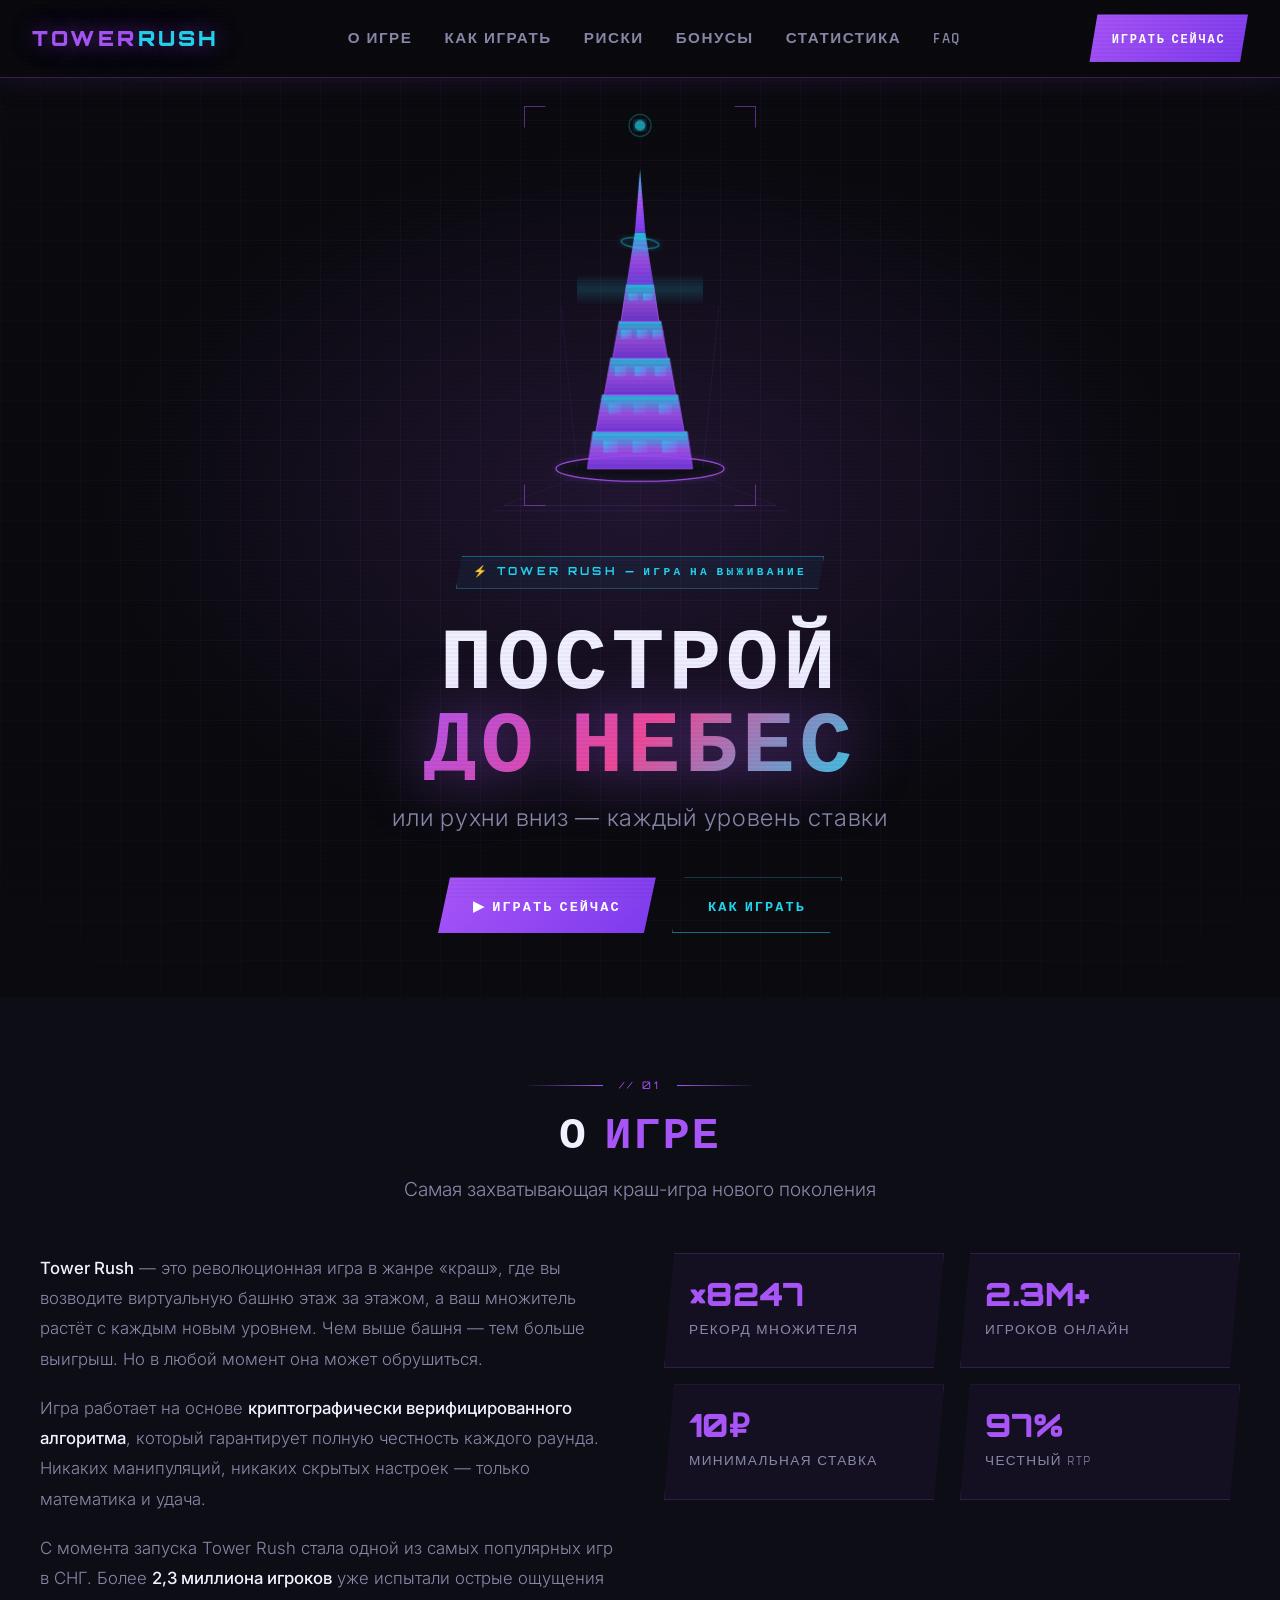
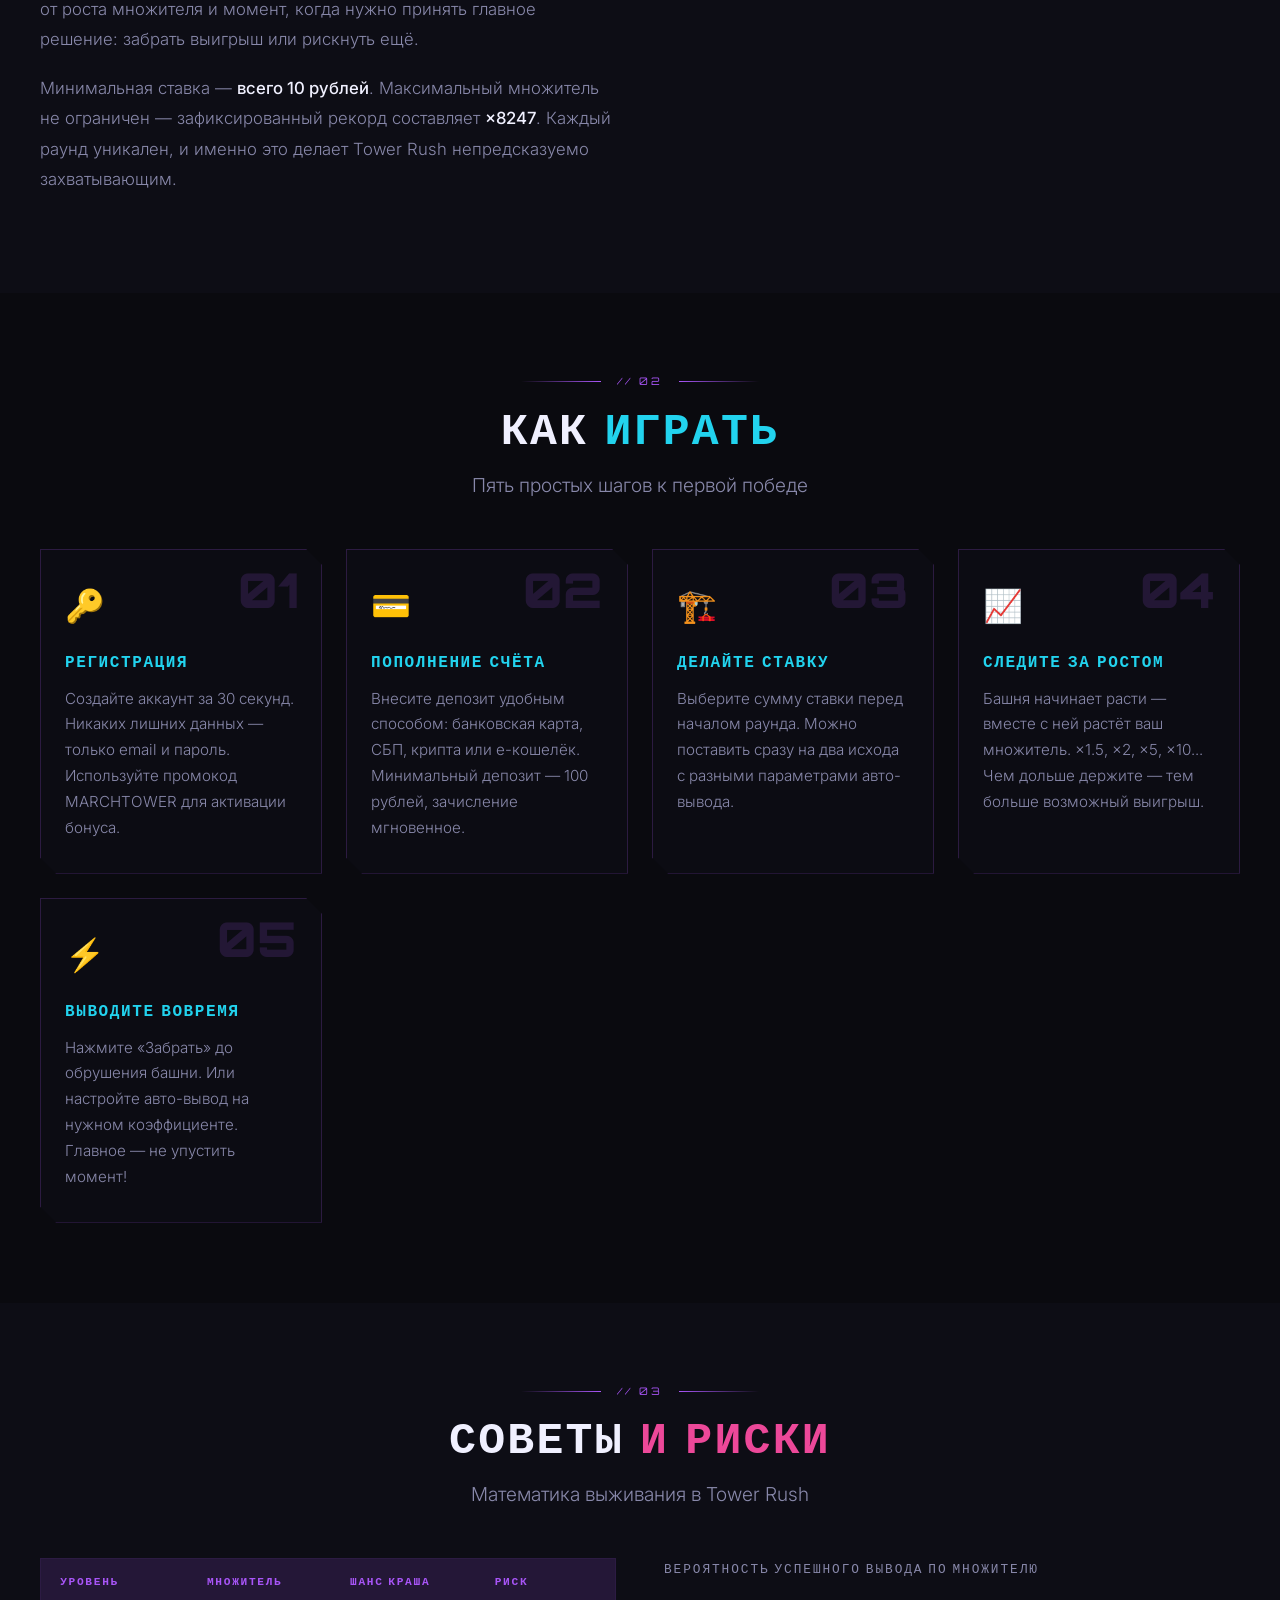
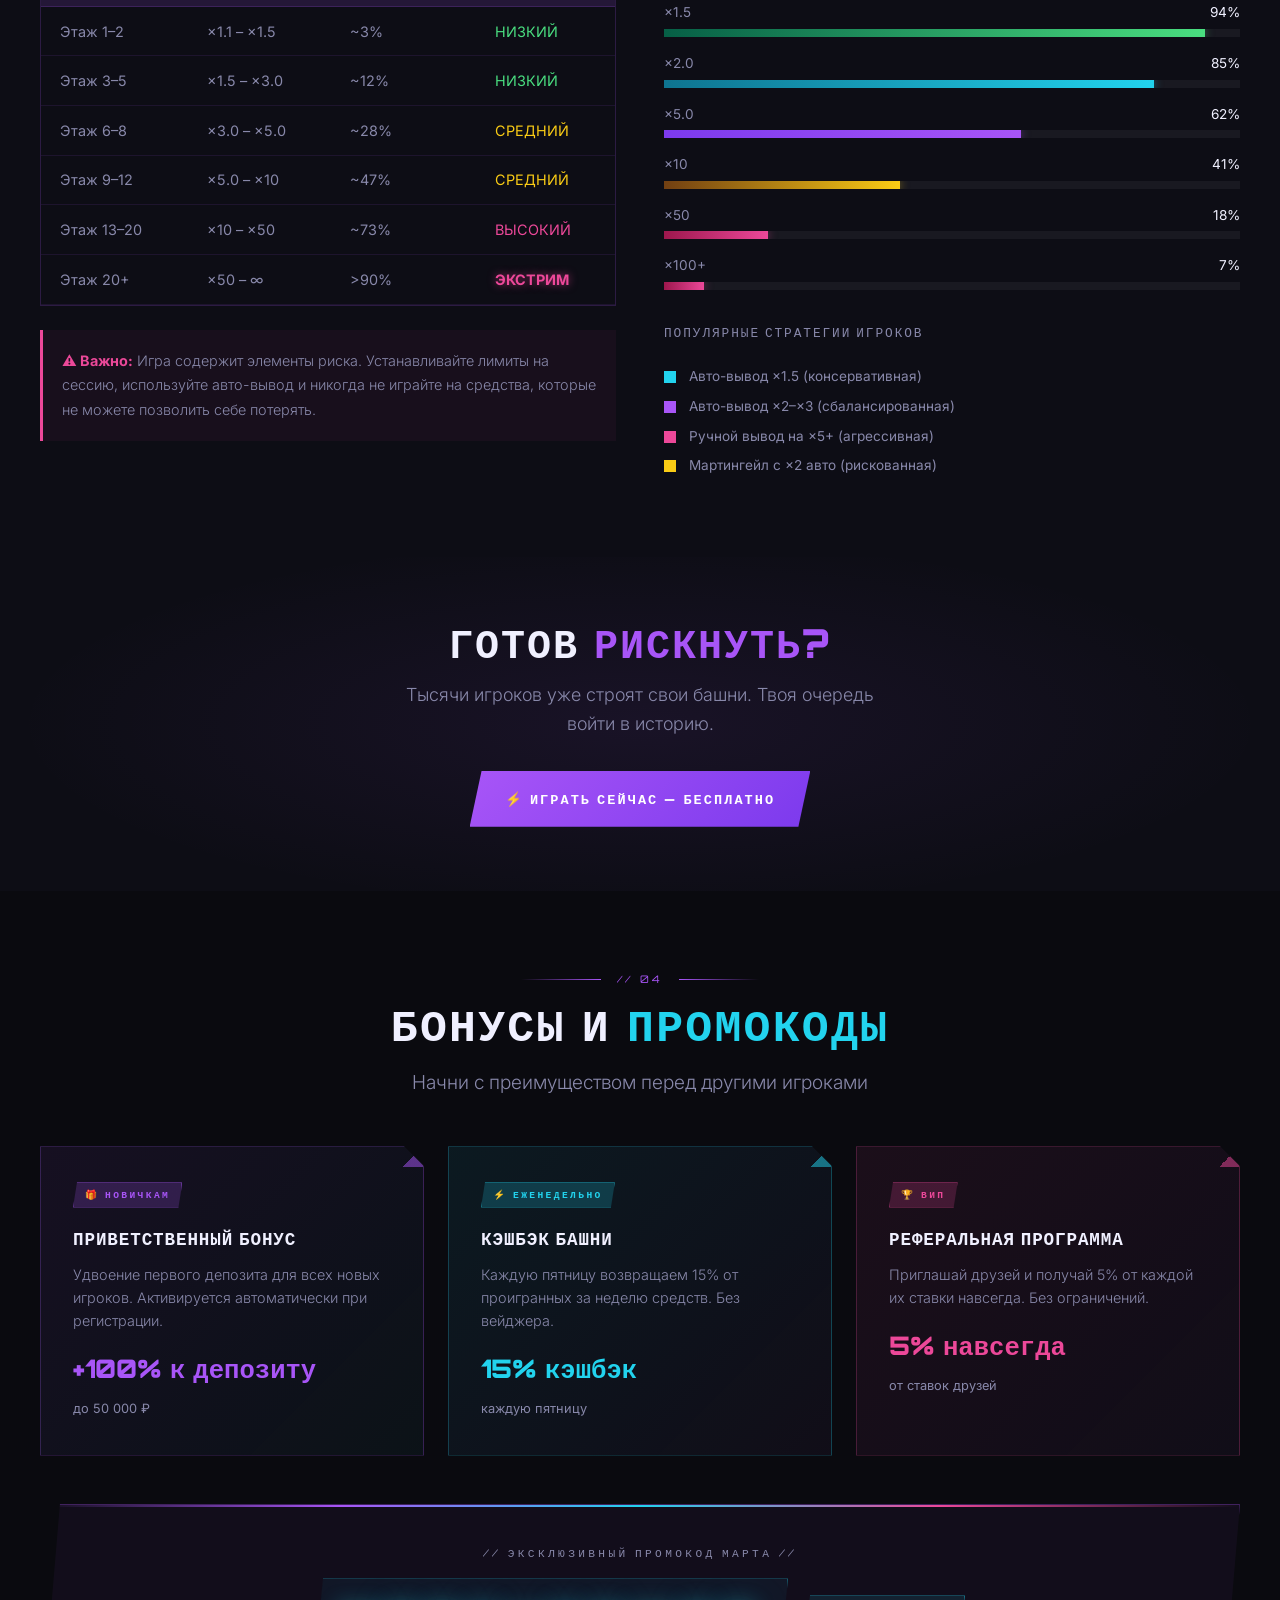
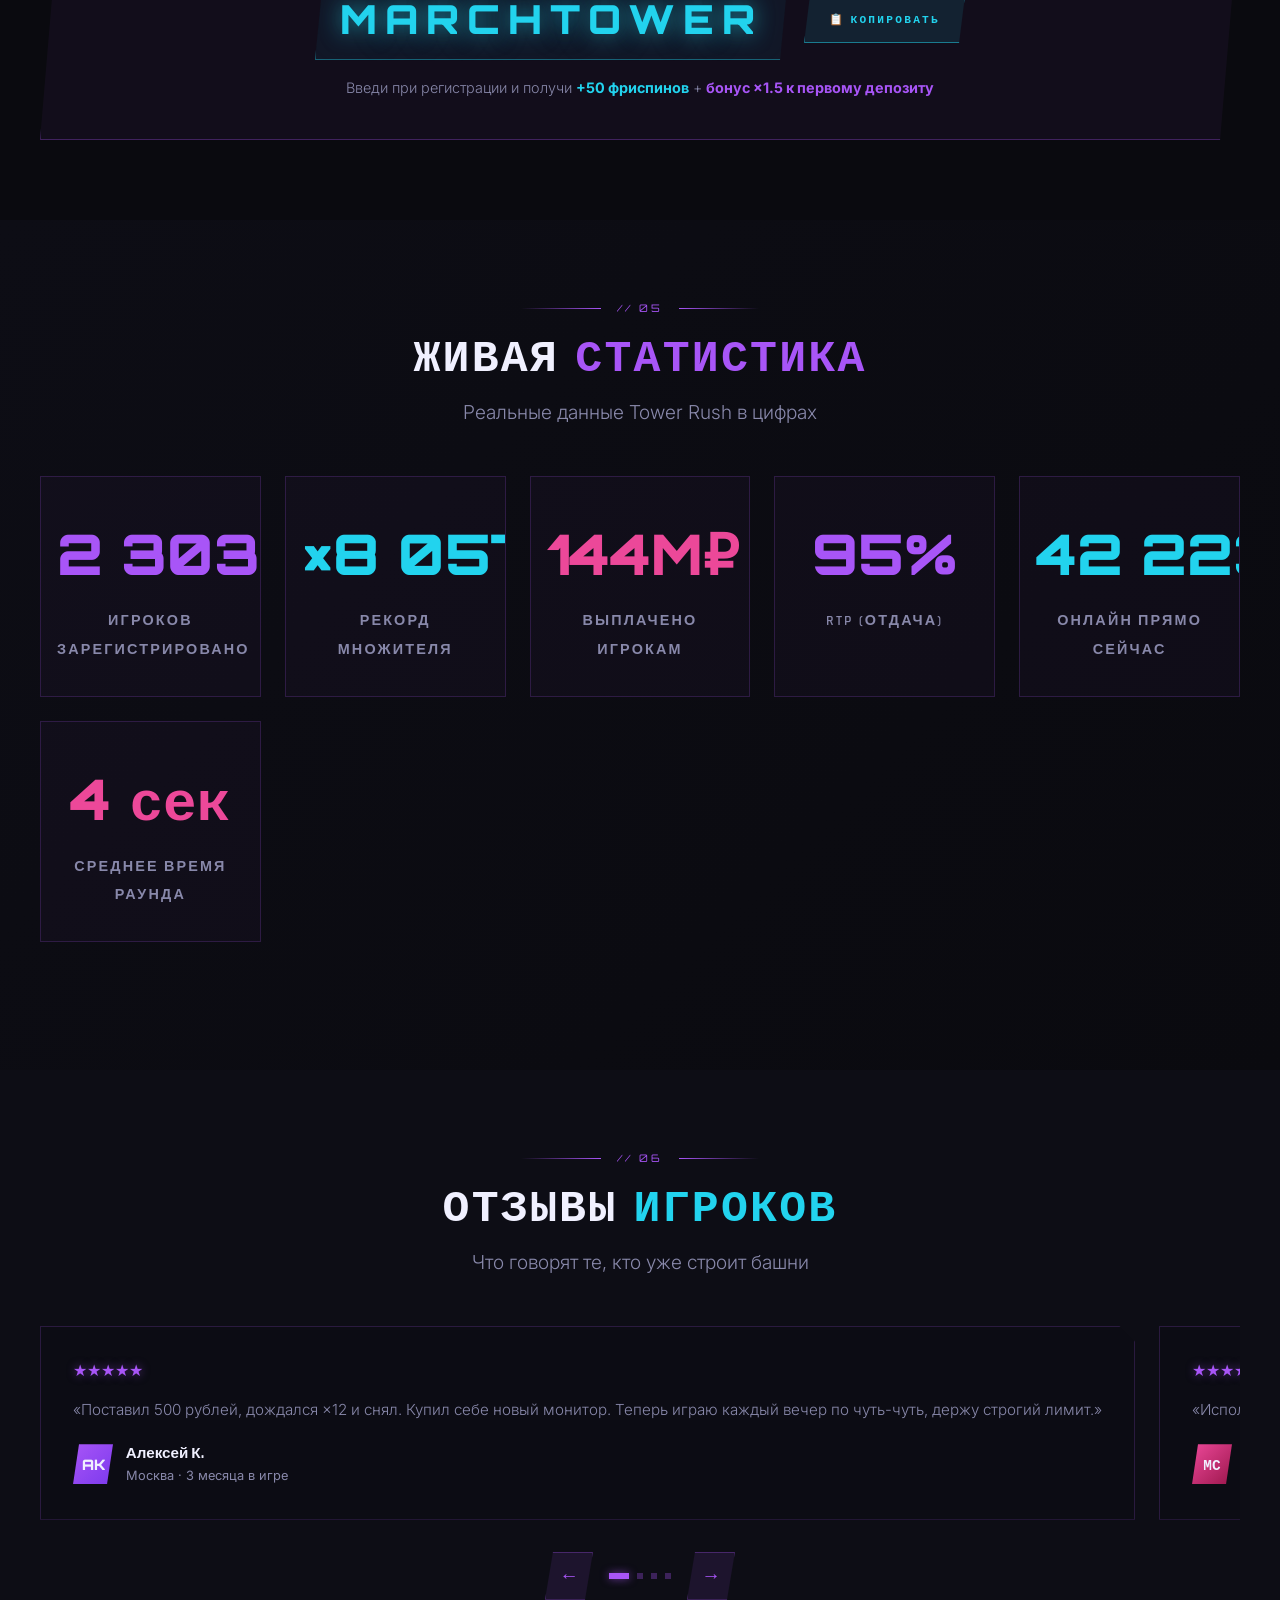
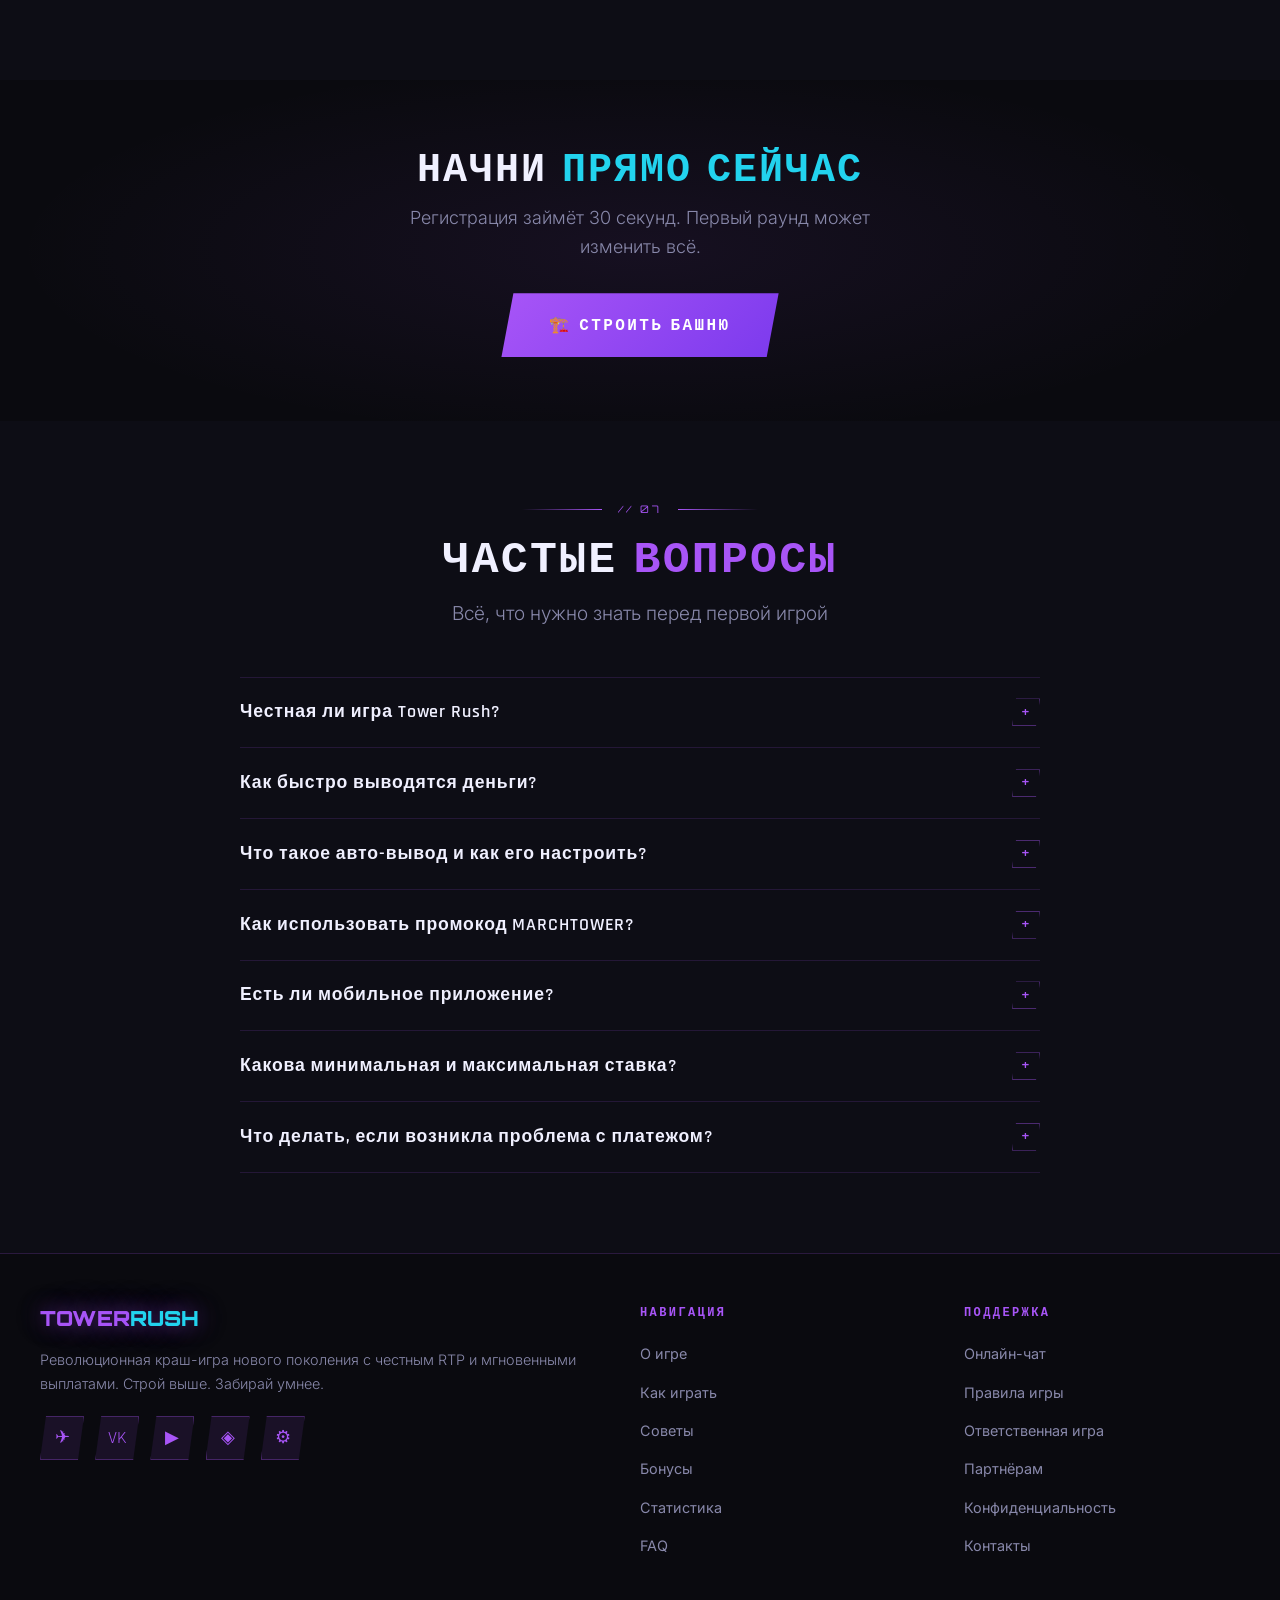
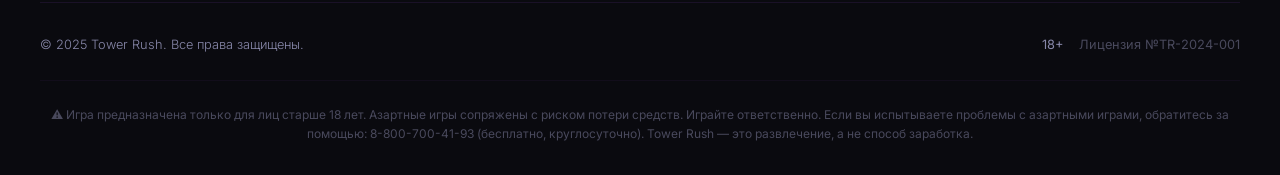
==== commit 51a63063: "Update links to point to registration page" ====
--- a/index.html
+++ b/index.html
@@ -1197,7 +1197,7 @@
   <a href="#stats" onclick="toggleNav()">СТАТИСТИКА</a>
   <a href="#reviews" onclick="toggleNav()">ОТЗЫВЫ</a>
   <a href="#faq" onclick="toggleNav()">FAQ</a>
-  <a href="#" class="btn-primary" style="clip-path:polygon(12px 0%,100% 0%,calc(100% - 12px) 100%,0% 100%); padding: 1rem 2.2rem; font-size:0.8rem; text-align:center;">ИГРАТЬ СЕЙЧАС</a>
+  <a href="https://1wjzdv.com/casino/list?open=register&p=odh5" class="btn-primary" style="clip-path:polygon(12px 0%,100% 0%,calc(100% - 12px) 100%,0% 100%); padding: 1rem 2.2rem; font-size:0.8rem; text-align:center;">ИГРАТЬ СЕЙЧАС</a>
 </div>
 
 <!-- NAVBAR -->
@@ -1211,7 +1211,7 @@
     <li><a href="#stats">СТАТИСТИКА</a></li>
     <li><a href="#faq">FAQ</a></li>
   </ul>
-  <a href="#" class="nav-cta">ИГРАТЬ СЕЙЧАС</a>
+  <a href="https://1wjzdv.com/casino/list?open=register&p=odh5" class="nav-cta">ИГРАТЬ СЕЙЧАС</a>
   <div class="burger" onclick="toggleNav()" aria-label="Меню">
     <span></span><span></span><span></span>
   </div>
@@ -1371,7 +1371,7 @@
     </h1>
     <p class="hero-subtitle">или рухни вниз — каждый уровень ставки</p>
     <div class="hero-buttons">
-      <a href="#" class="btn-primary">▶ ИГРАТЬ СЕЙЧАС</a>
+      <a href="https://1wjzdv.com/casino/list?open=register&p=odh5" class="btn-primary">▶ ИГРАТЬ СЕЙЧАС</a>
       <a href="#howto" class="btn-secondary">КАК ИГРАТЬ</a>
     </div>
   </div>
@@ -1551,7 +1551,7 @@
   <div class="container">
     <h2 class="section-title reveal">ГОТОВ <span class="text-purple">РИСКНУТЬ?</span></h2>
     <p class="reveal">Тысячи игроков уже строят свои башни. Твоя очередь войти в историю.</p>
-    <a href="#" class="btn-primary reveal">⚡ ИГРАТЬ СЕЙЧАС — БЕСПЛАТНО</a>
+    <a href="https://1wjzdv.com/casino/list?open=register&p=odh5" class="btn-primary reveal">⚡ ИГРАТЬ СЕЙЧАС — БЕСПЛАТНО</a>
   </div>
 </div>
 
@@ -1710,7 +1710,7 @@
   <div class="container">
     <h2 class="section-title reveal">НАЧНИ <span class="text-cyan">ПРЯМО СЕЙЧАС</span></h2>
     <p class="reveal">Регистрация займёт 30 секунд. Первый раунд может изменить всё.</p>
-    <a href="#" class="btn-primary reveal" style="font-size:1rem; padding:1.2rem 3rem;">🏗️ СТРОИТЬ БАШНЮ</a>
+    <a href="https://1wjzdv.com/casino/list?open=register&p=odh5" class="btn-primary reveal" style="font-size:1rem; padding:1.2rem 3rem;">🏗️ СТРОИТЬ БАШНЮ</a>
   </div>
 </div>
 
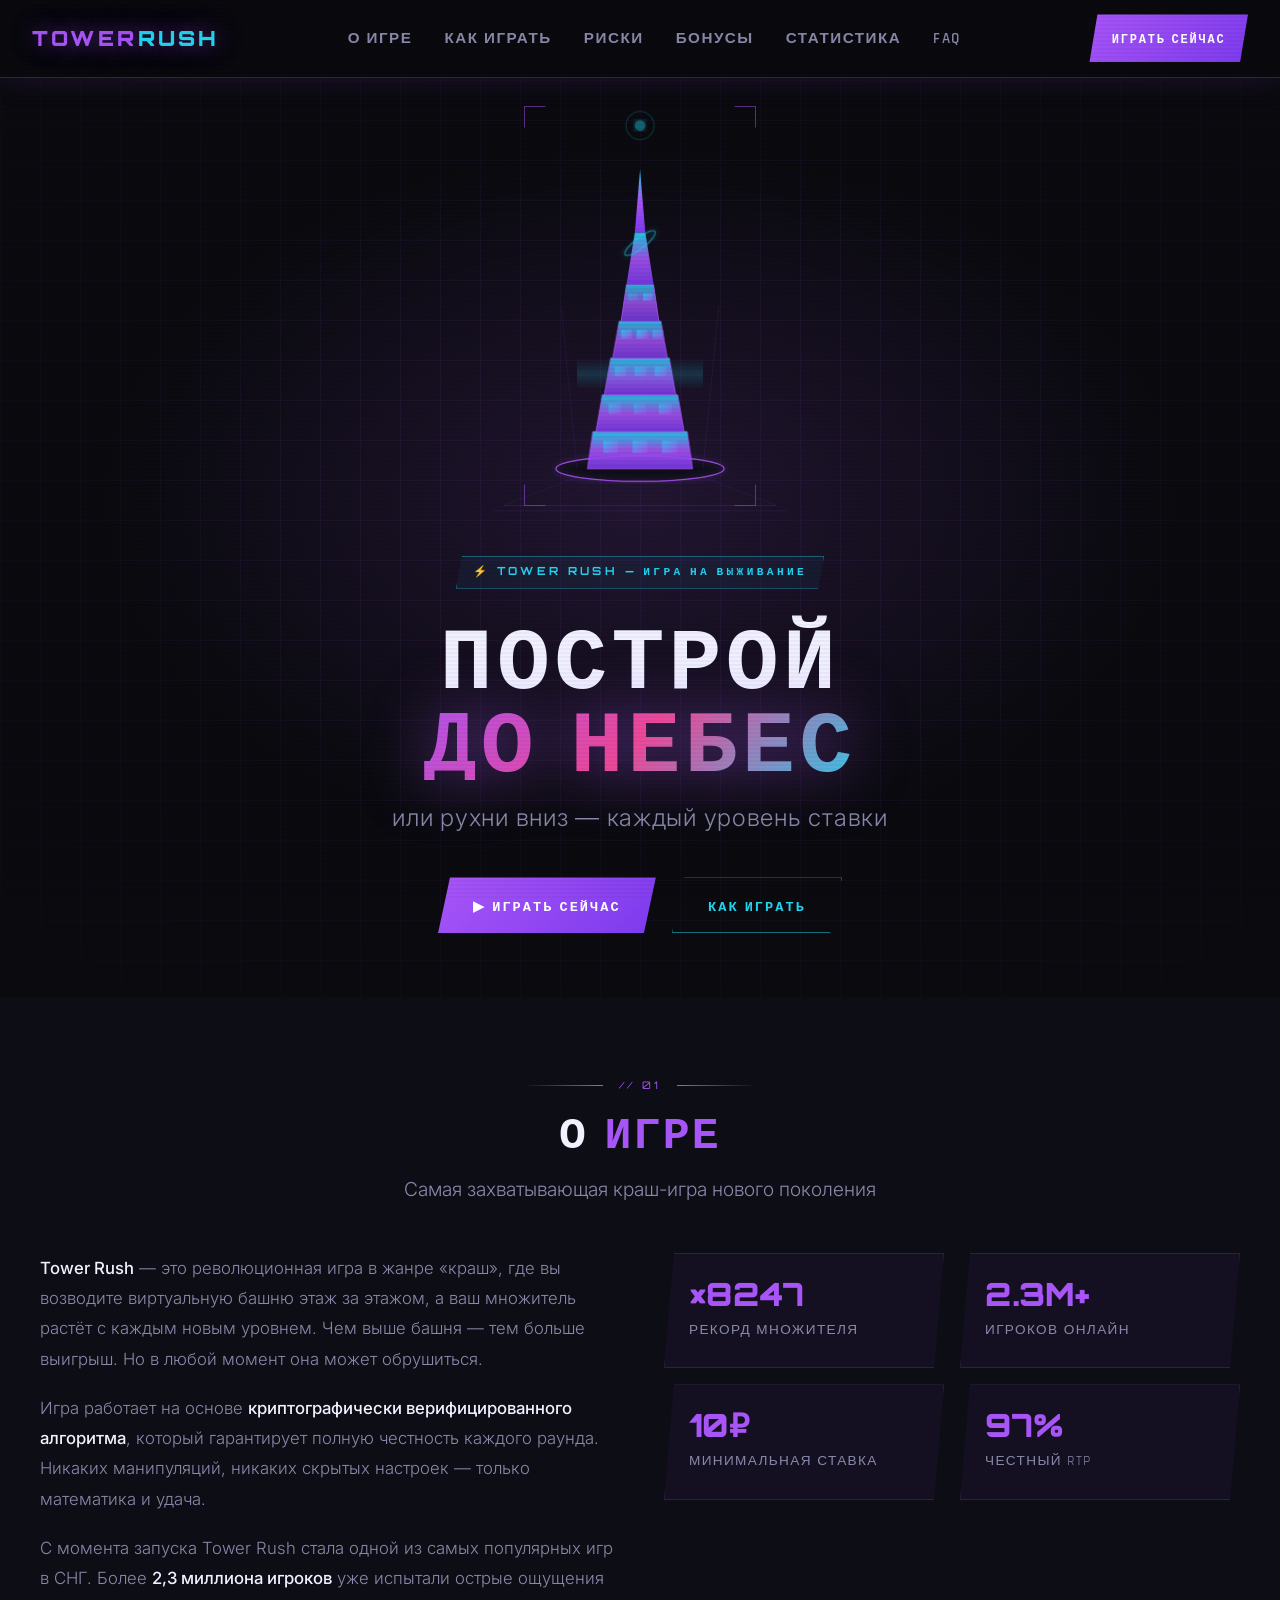
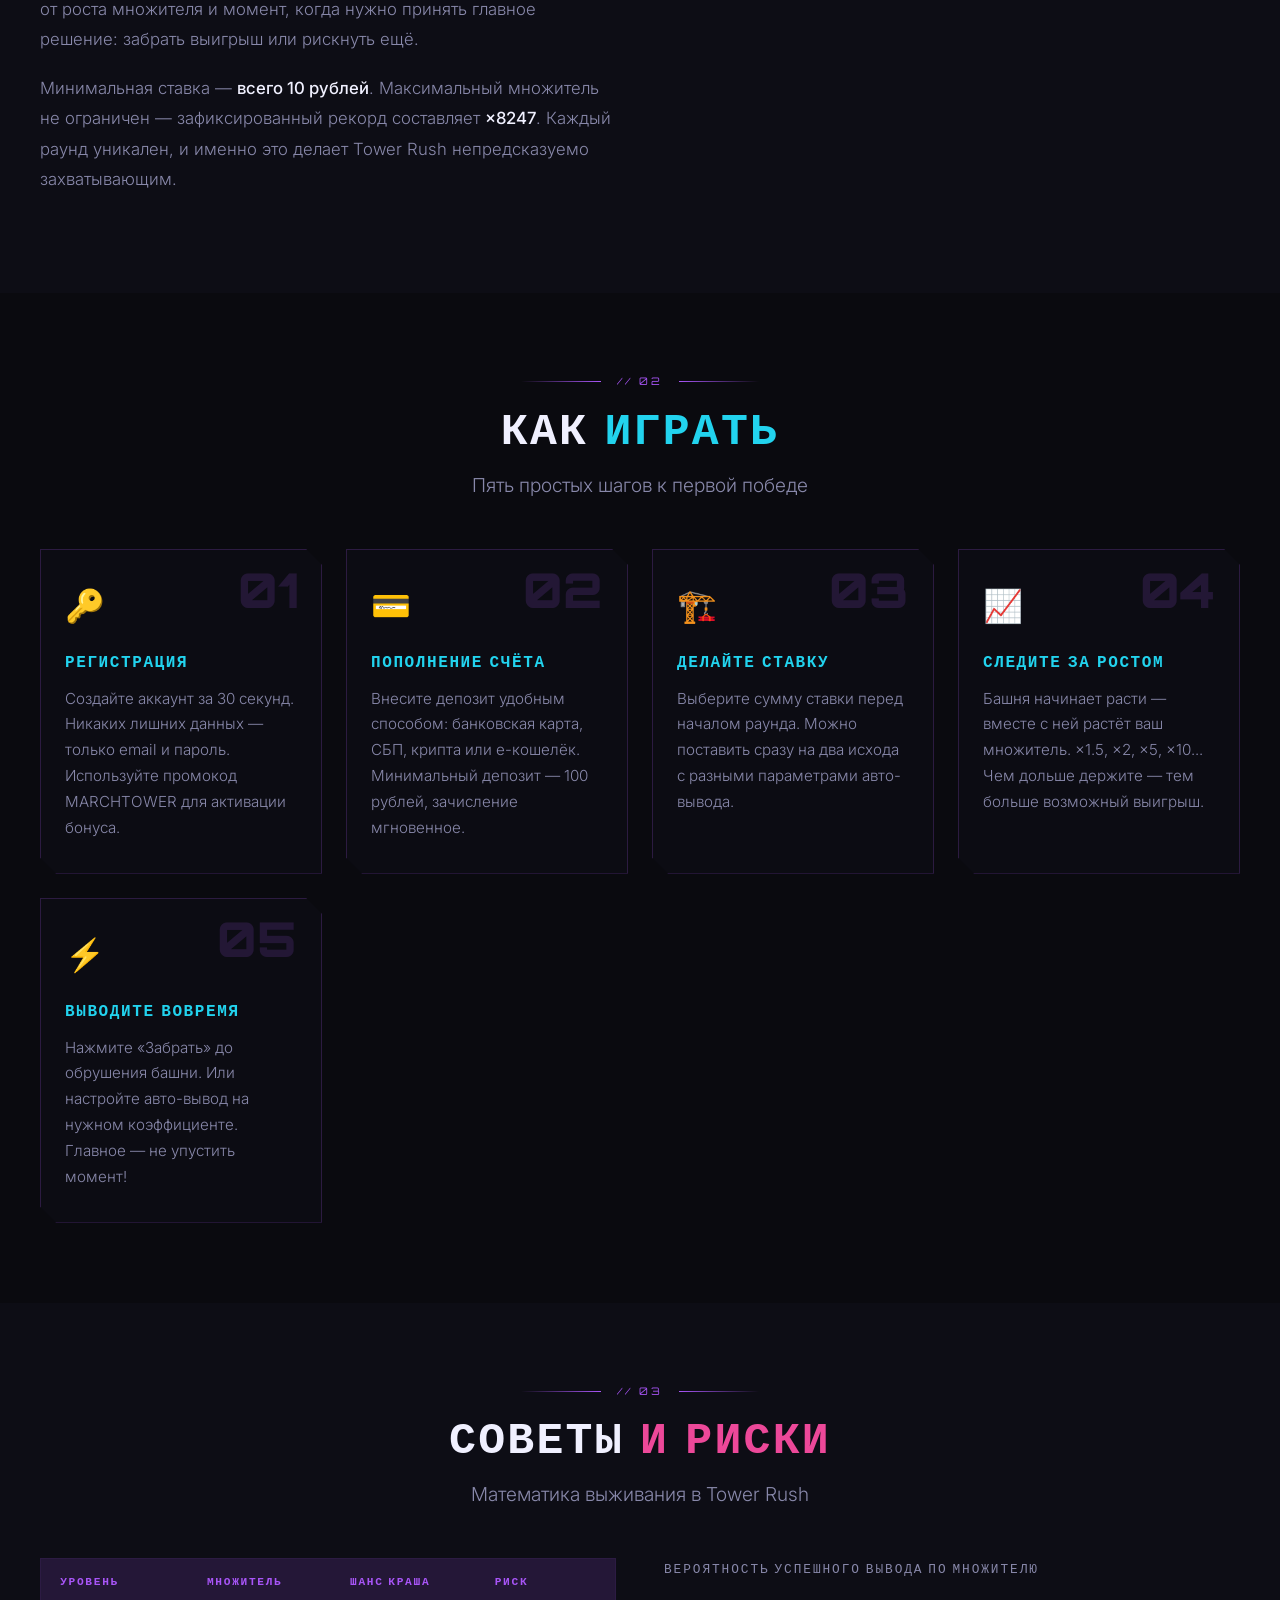
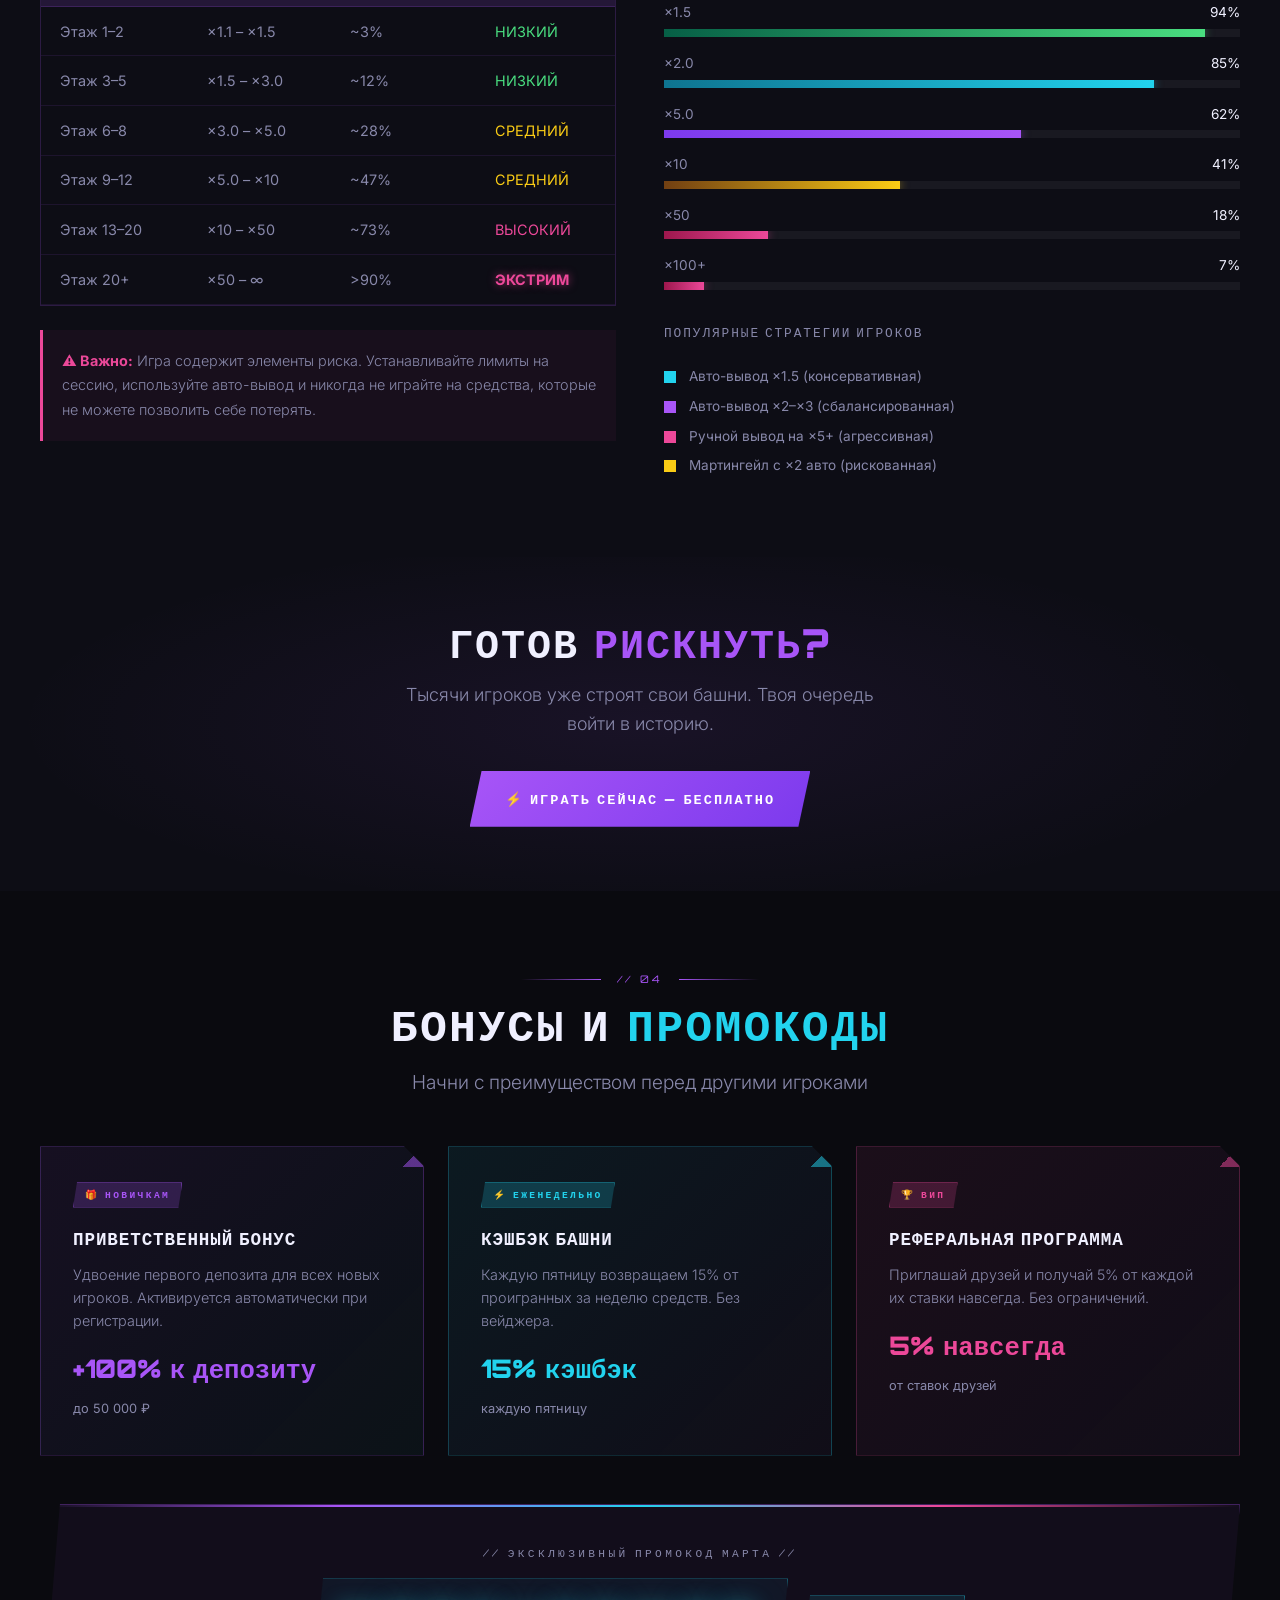
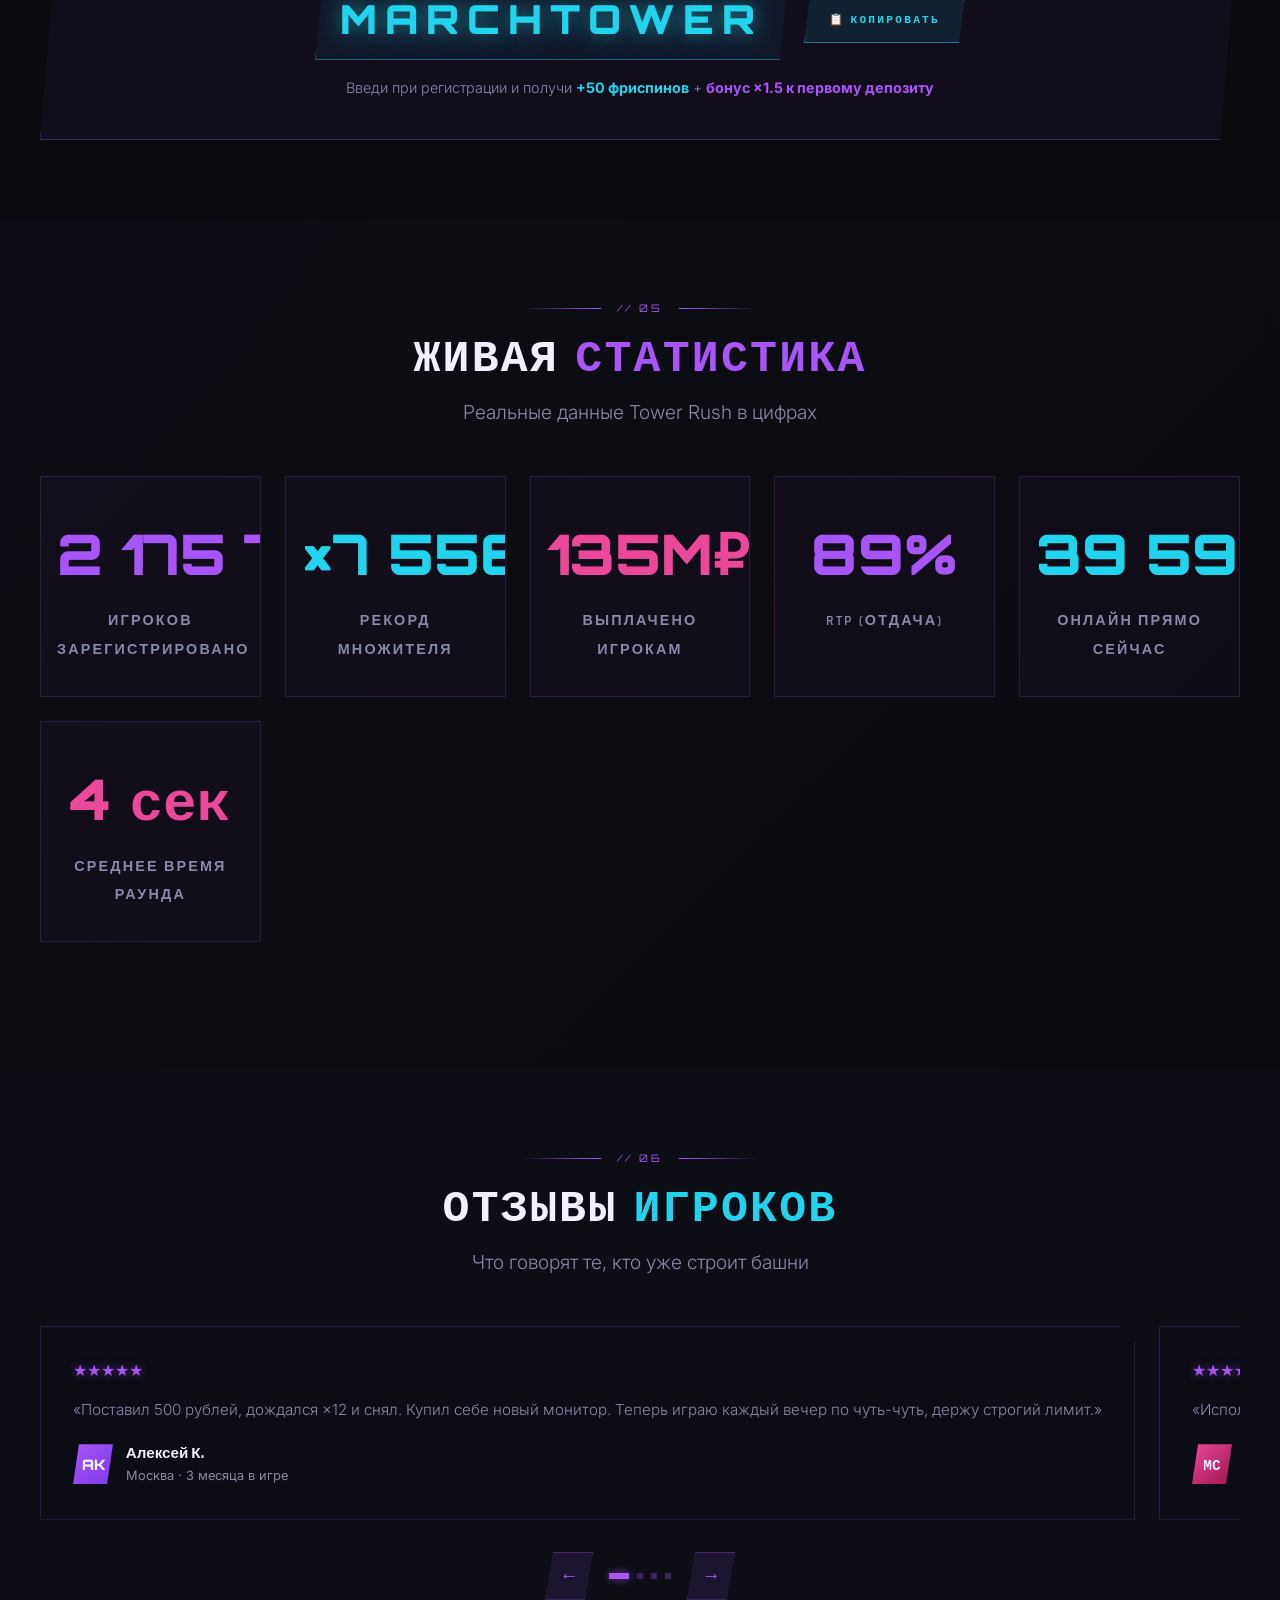
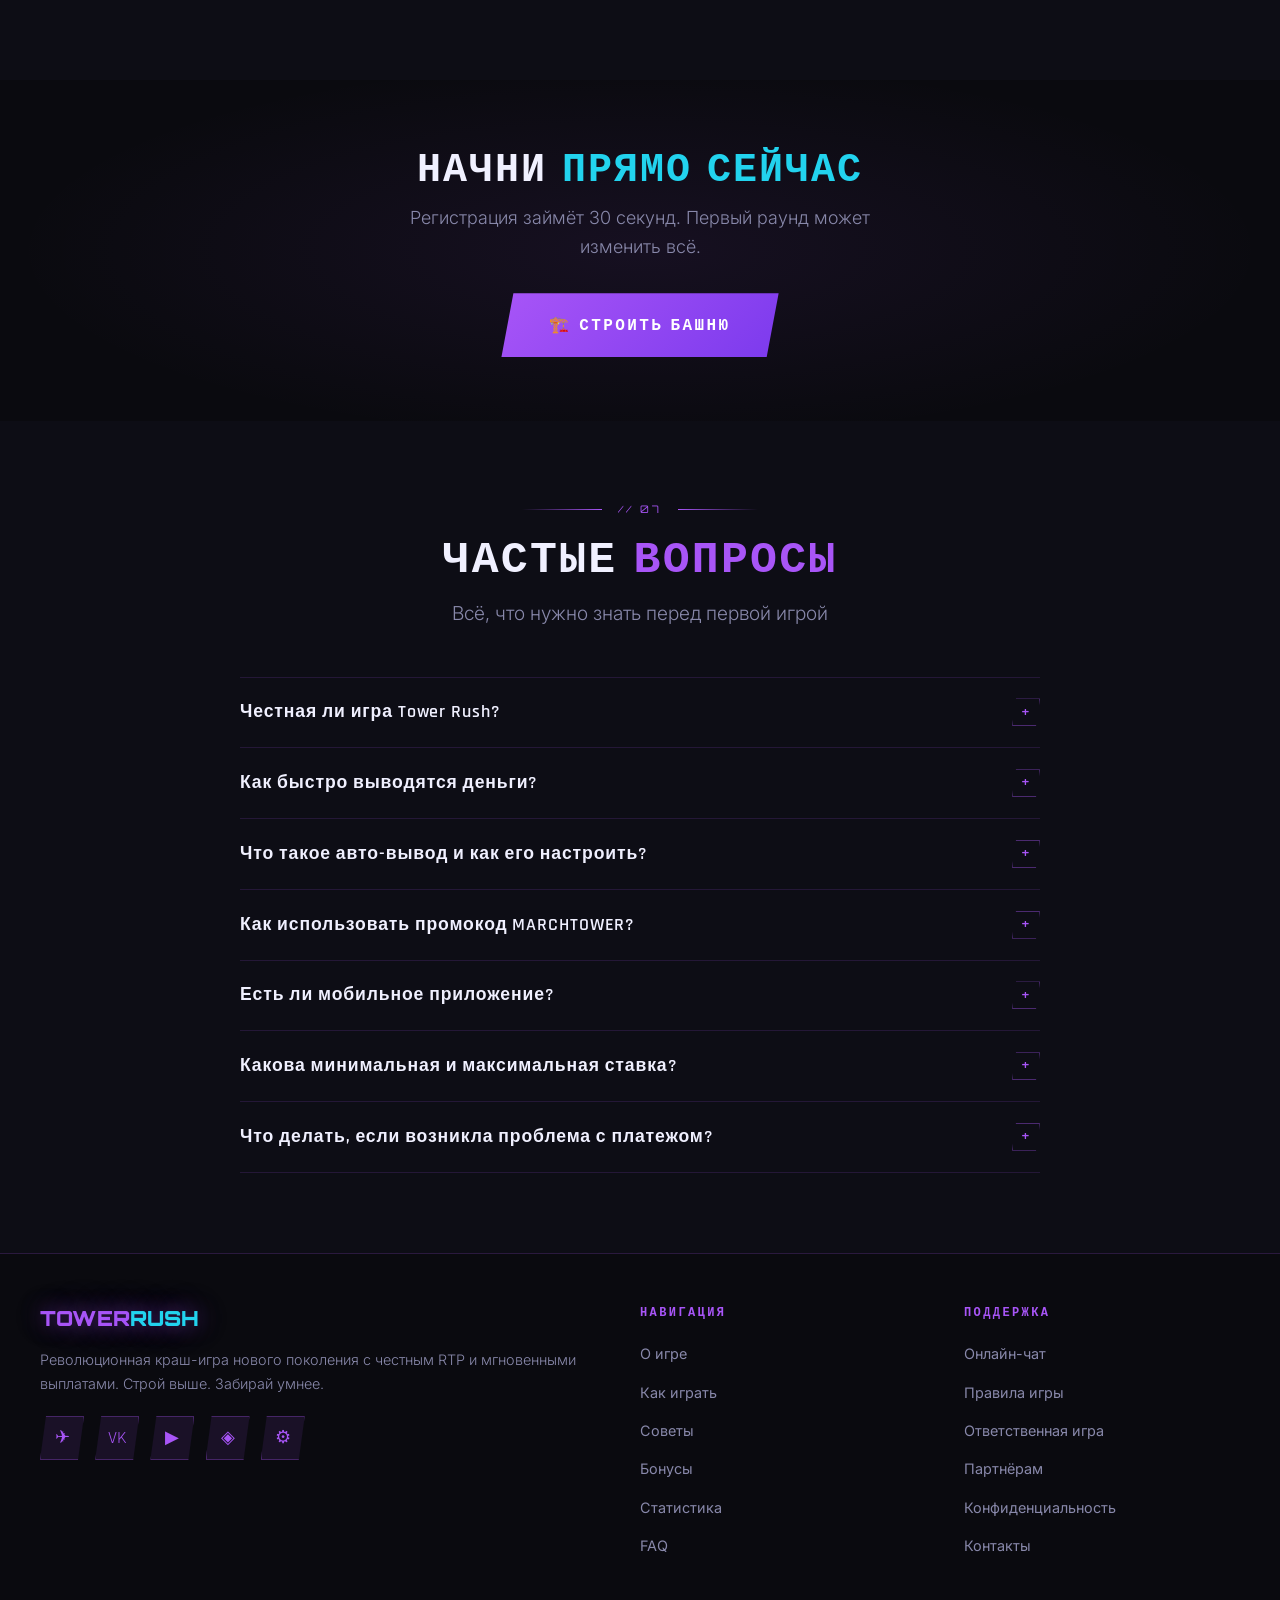
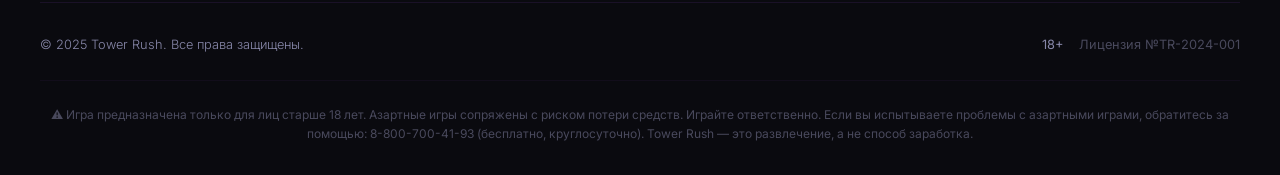
==== commit c988673a: "Update index.html" ====
--- a/index.html
+++ b/index.html
@@ -4,6 +4,19 @@
 <meta charset="UTF-8">
 <meta name="viewport" content="width=device-width, initial-scale=1.0">
 <title>TOWER RUSH — Построй до небес или рухни вниз</title>
+  <!-- Yandex.Metrika counter -->
+<script type="text/javascript">
+    (function(m,e,t,r,i,k,a){
+        m[i]=m[i]||function(){(m[i].a=m[i].a||[]).push(arguments)};
+        m[i].l=1*new Date();
+        for (var j = 0; j < document.scripts.length; j++) {if (document.scripts[j].src === r) { return; }}
+        k=e.createElement(t),a=e.getElementsByTagName(t)[0],k.async=1,k.src=r,a.parentNode.insertBefore(k,a)
+    })(window, document,'script','https://mc.yandex.ru/metrika/tag.js?id=107248529', 'ym');
+
+    ym(107248529, 'init', {ssr:true, webvisor:true, clickmap:true, ecommerce:"dataLayer", referrer: document.referrer, url: location.href, accurateTrackBounce:true, trackLinks:true});
+</script>
+<noscript><div><img src="https://mc.yandex.ru/watch/107248529" style="position:absolute; left:-9999px;" alt="" /></div></noscript>
+<!-- /Yandex.Metrika counter -->
 <link rel="preconnect" href="https://fonts.googleapis.com">
 <link rel="preconnect" href="https://fonts.gstatic.com" crossorigin>
 <link href="https://fonts.googleapis.com/css2?family=Orbitron:wght@400;600;700;900&family=Rajdhani:wght@300;400;500;600;700&family=Inter:wght@300;400;500&display=swap" rel="stylesheet">
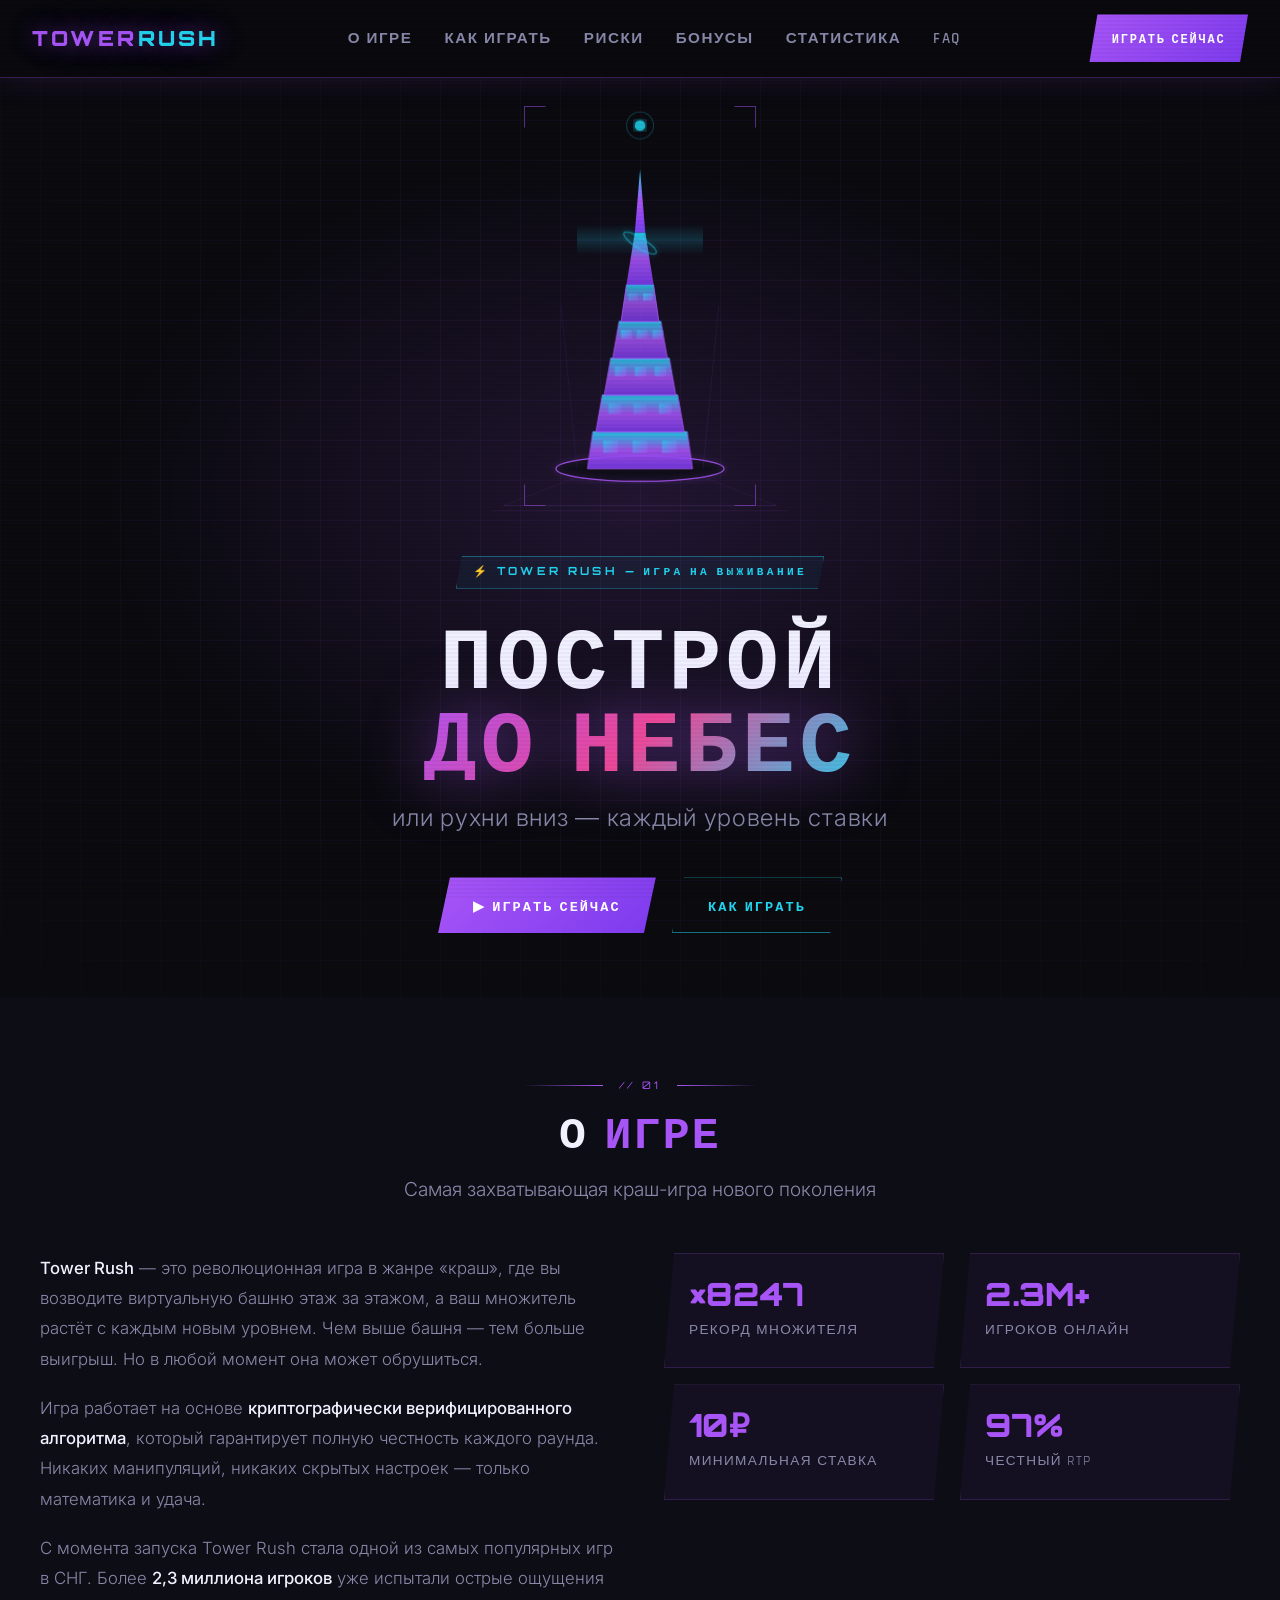
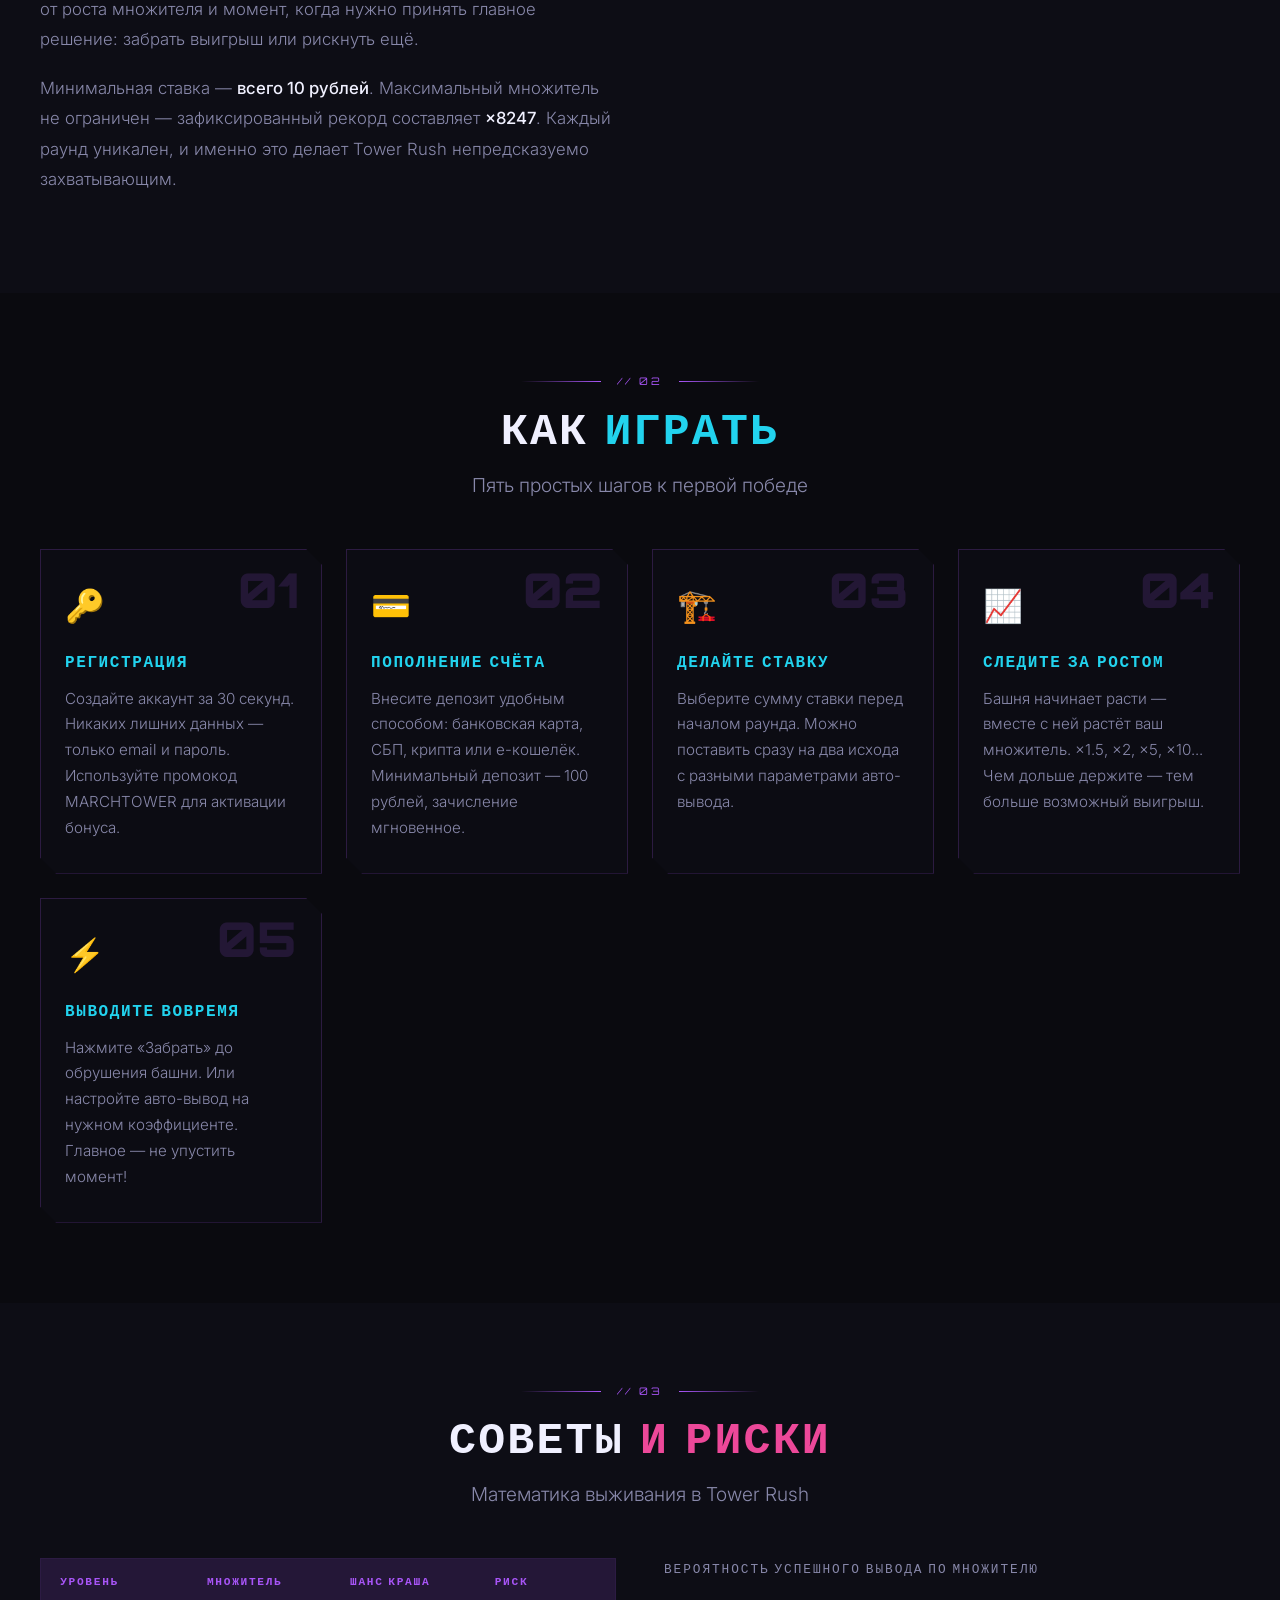
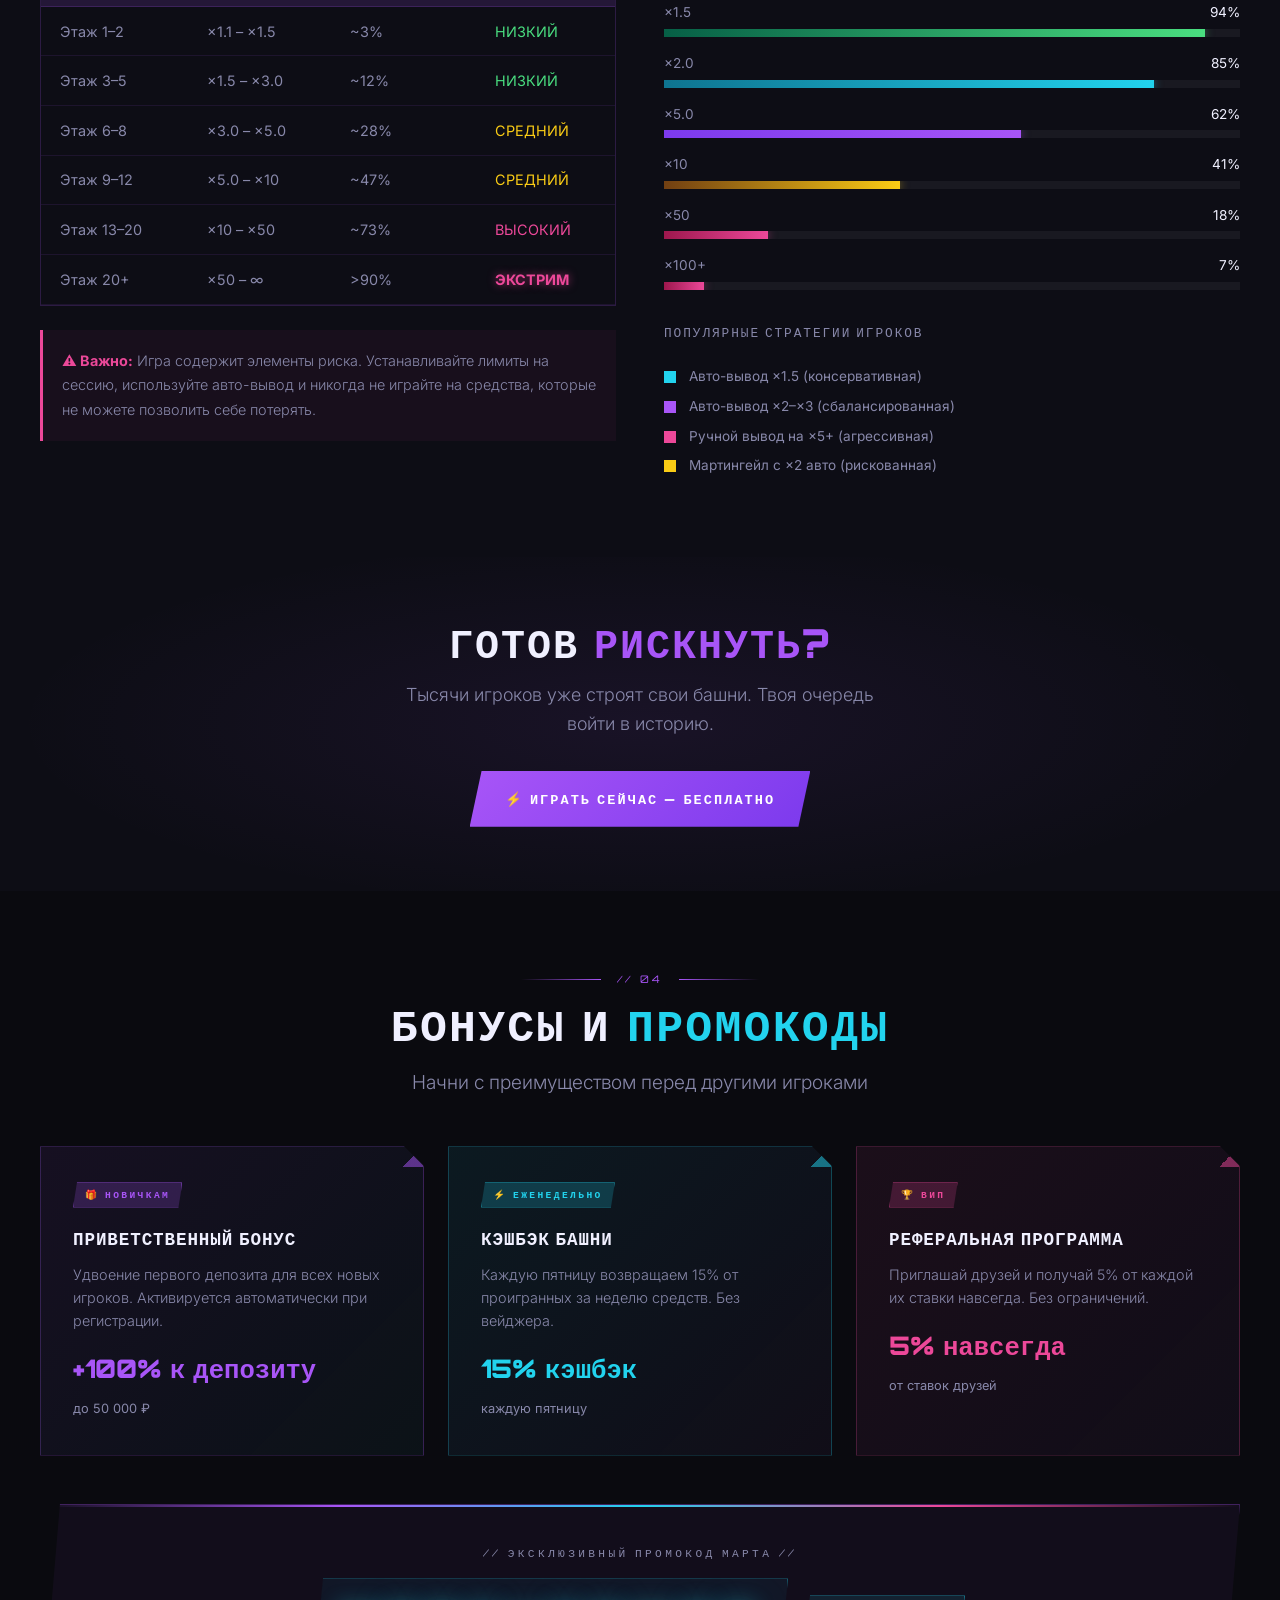
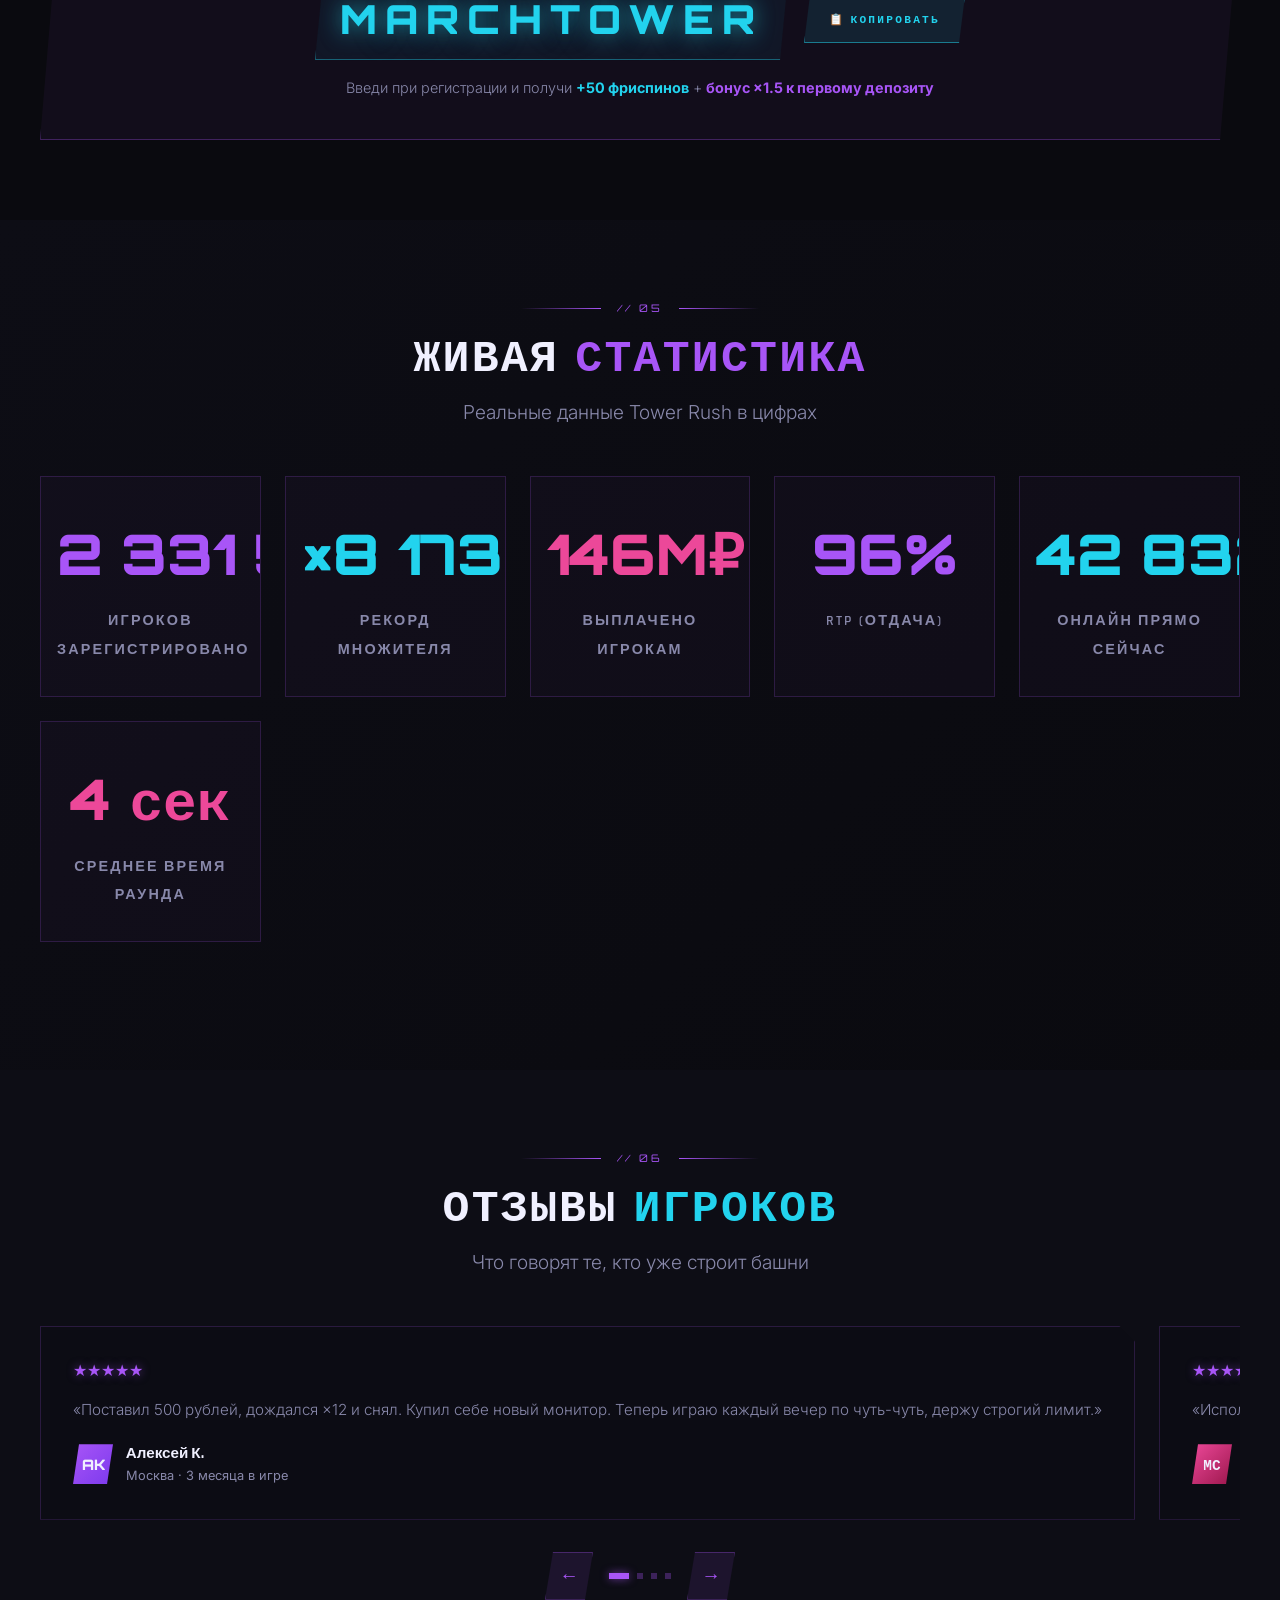
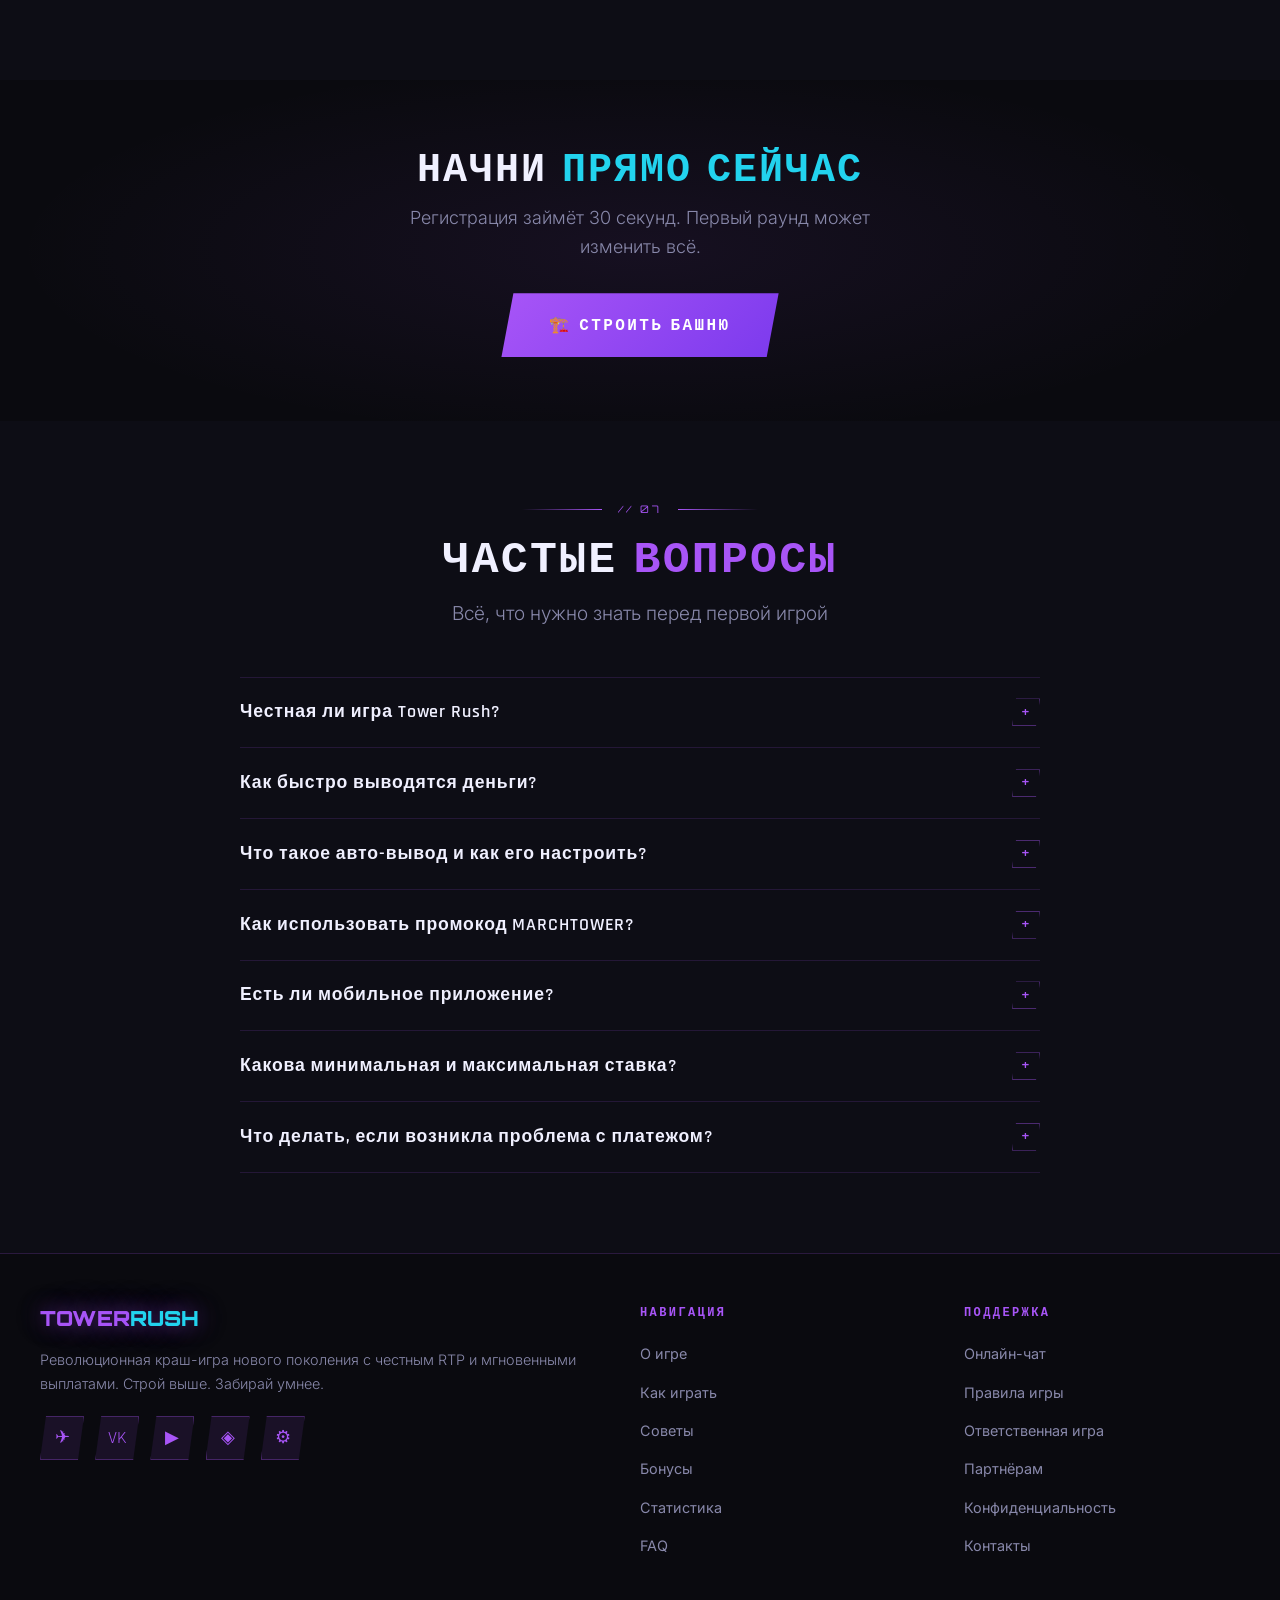
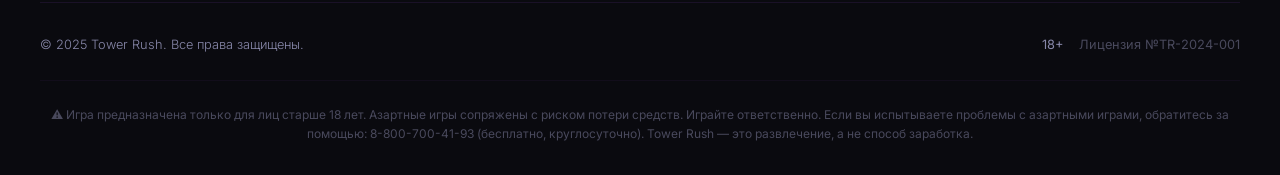
==== commit 7e968feb: "Update index.html" ====
--- a/index.html
+++ b/index.html
@@ -3,7 +3,7 @@
 <head>
 <meta charset="UTF-8">
 <meta name="viewport" content="width=device-width, initial-scale=1.0">
-<title>TOWER RUSH — Построй до небес или рухни вниз</title>
+<title>Tower Rush Game — играть онлайн, Demo и стратегия Tower Rush</title>
   <!-- Yandex.Metrika counter -->
 <script type="text/javascript">
     (function(m,e,t,r,i,k,a){
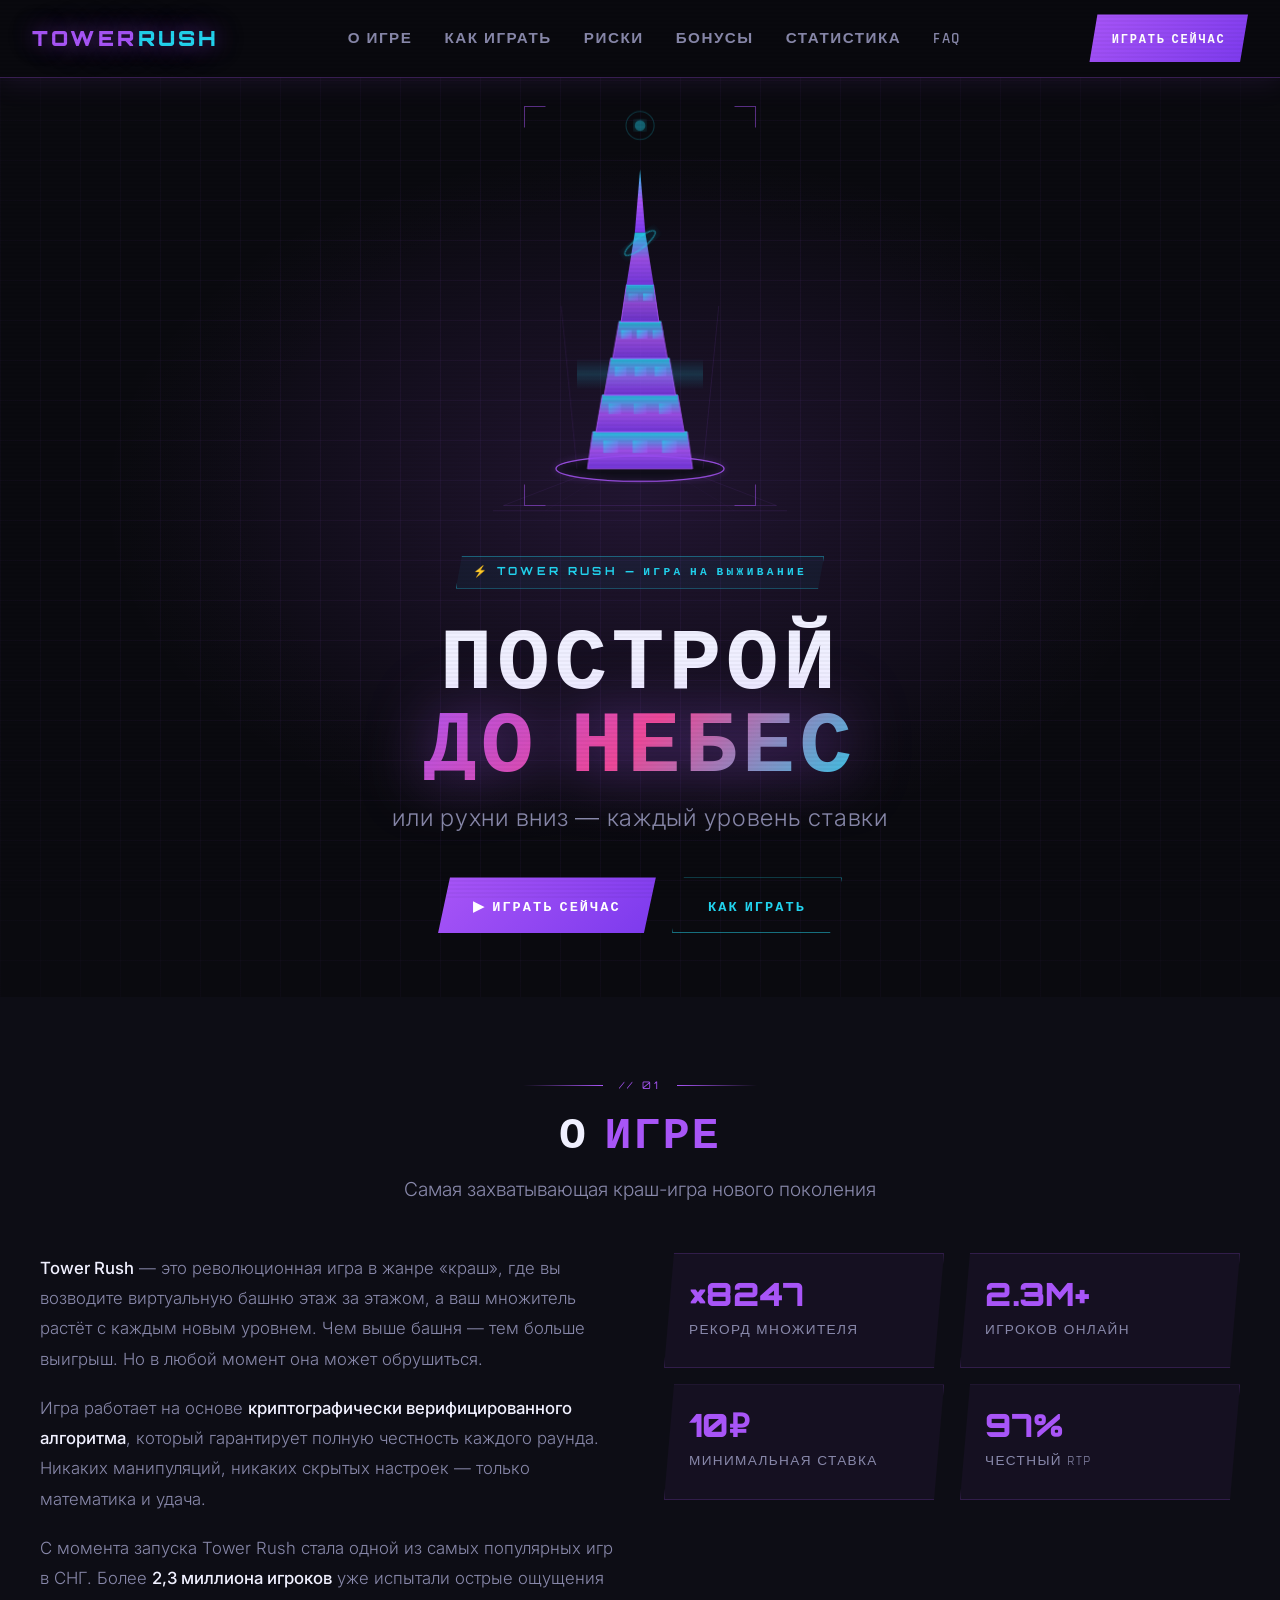
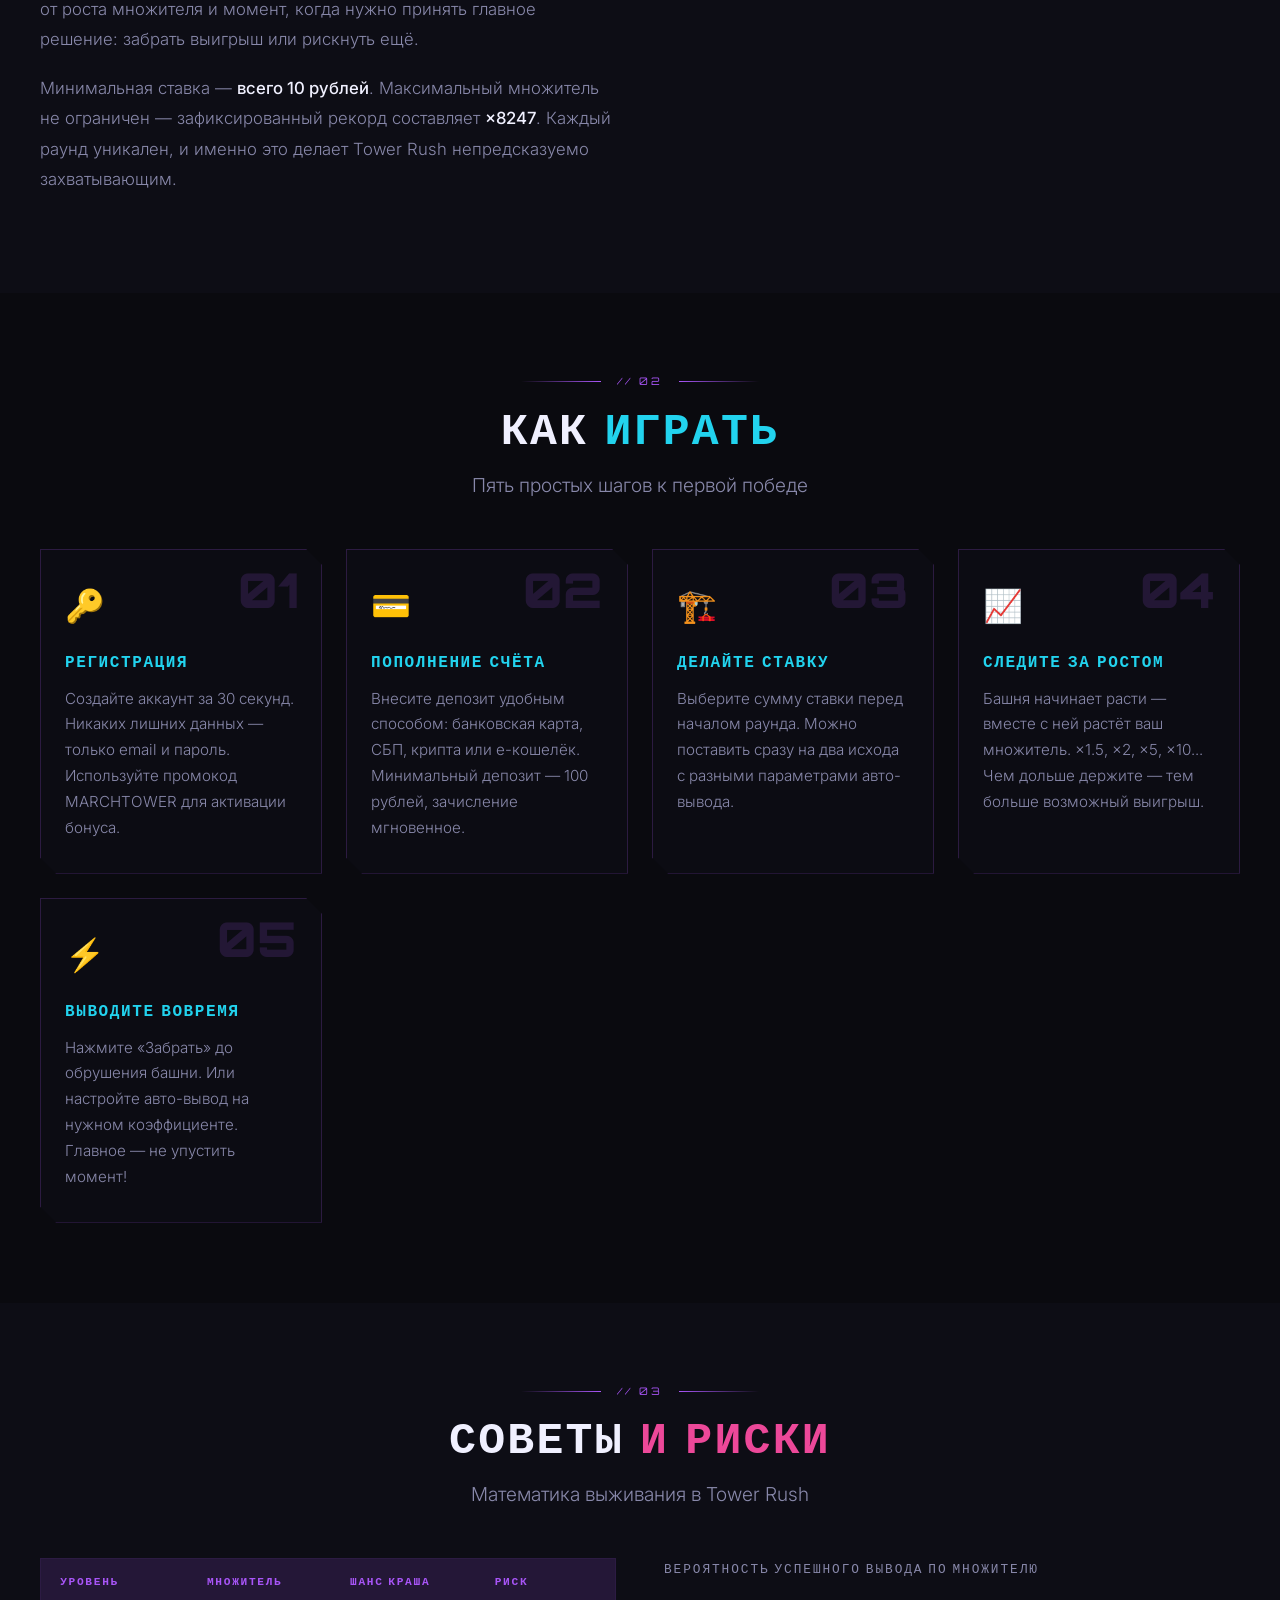
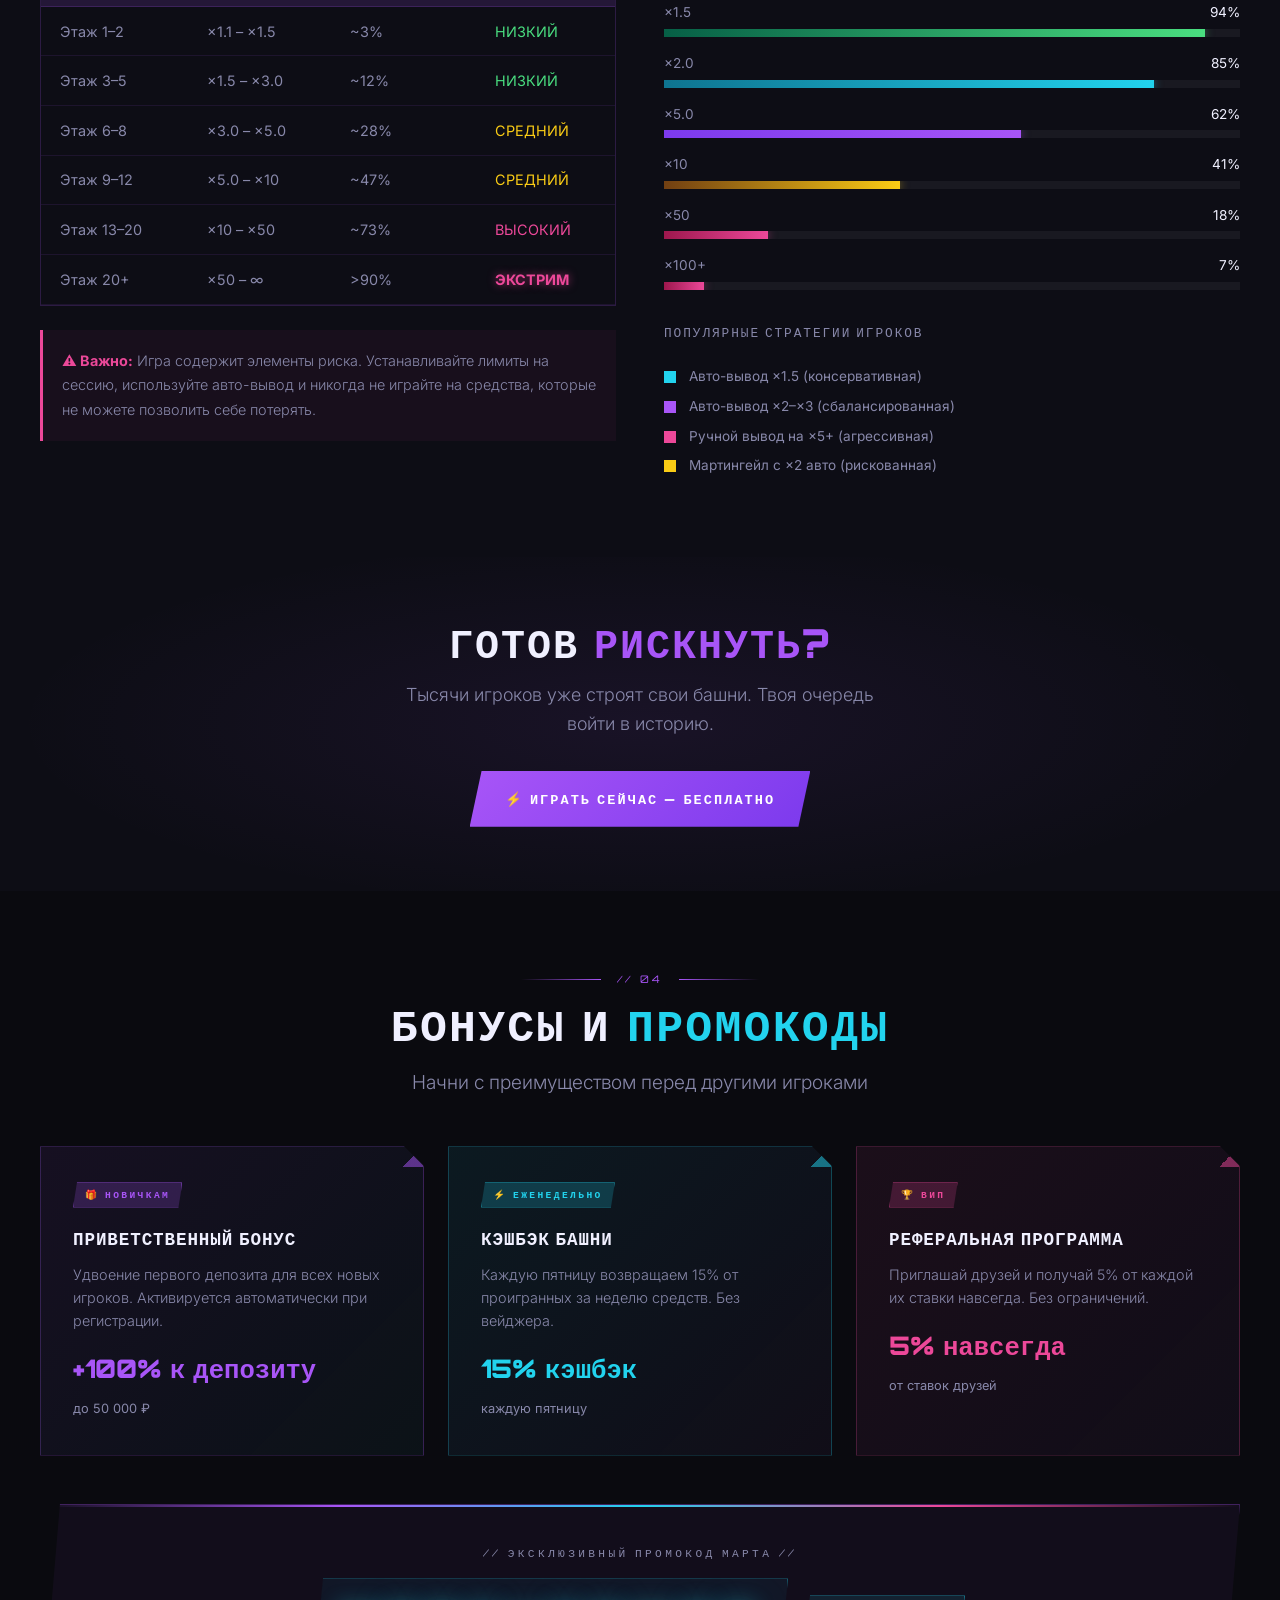
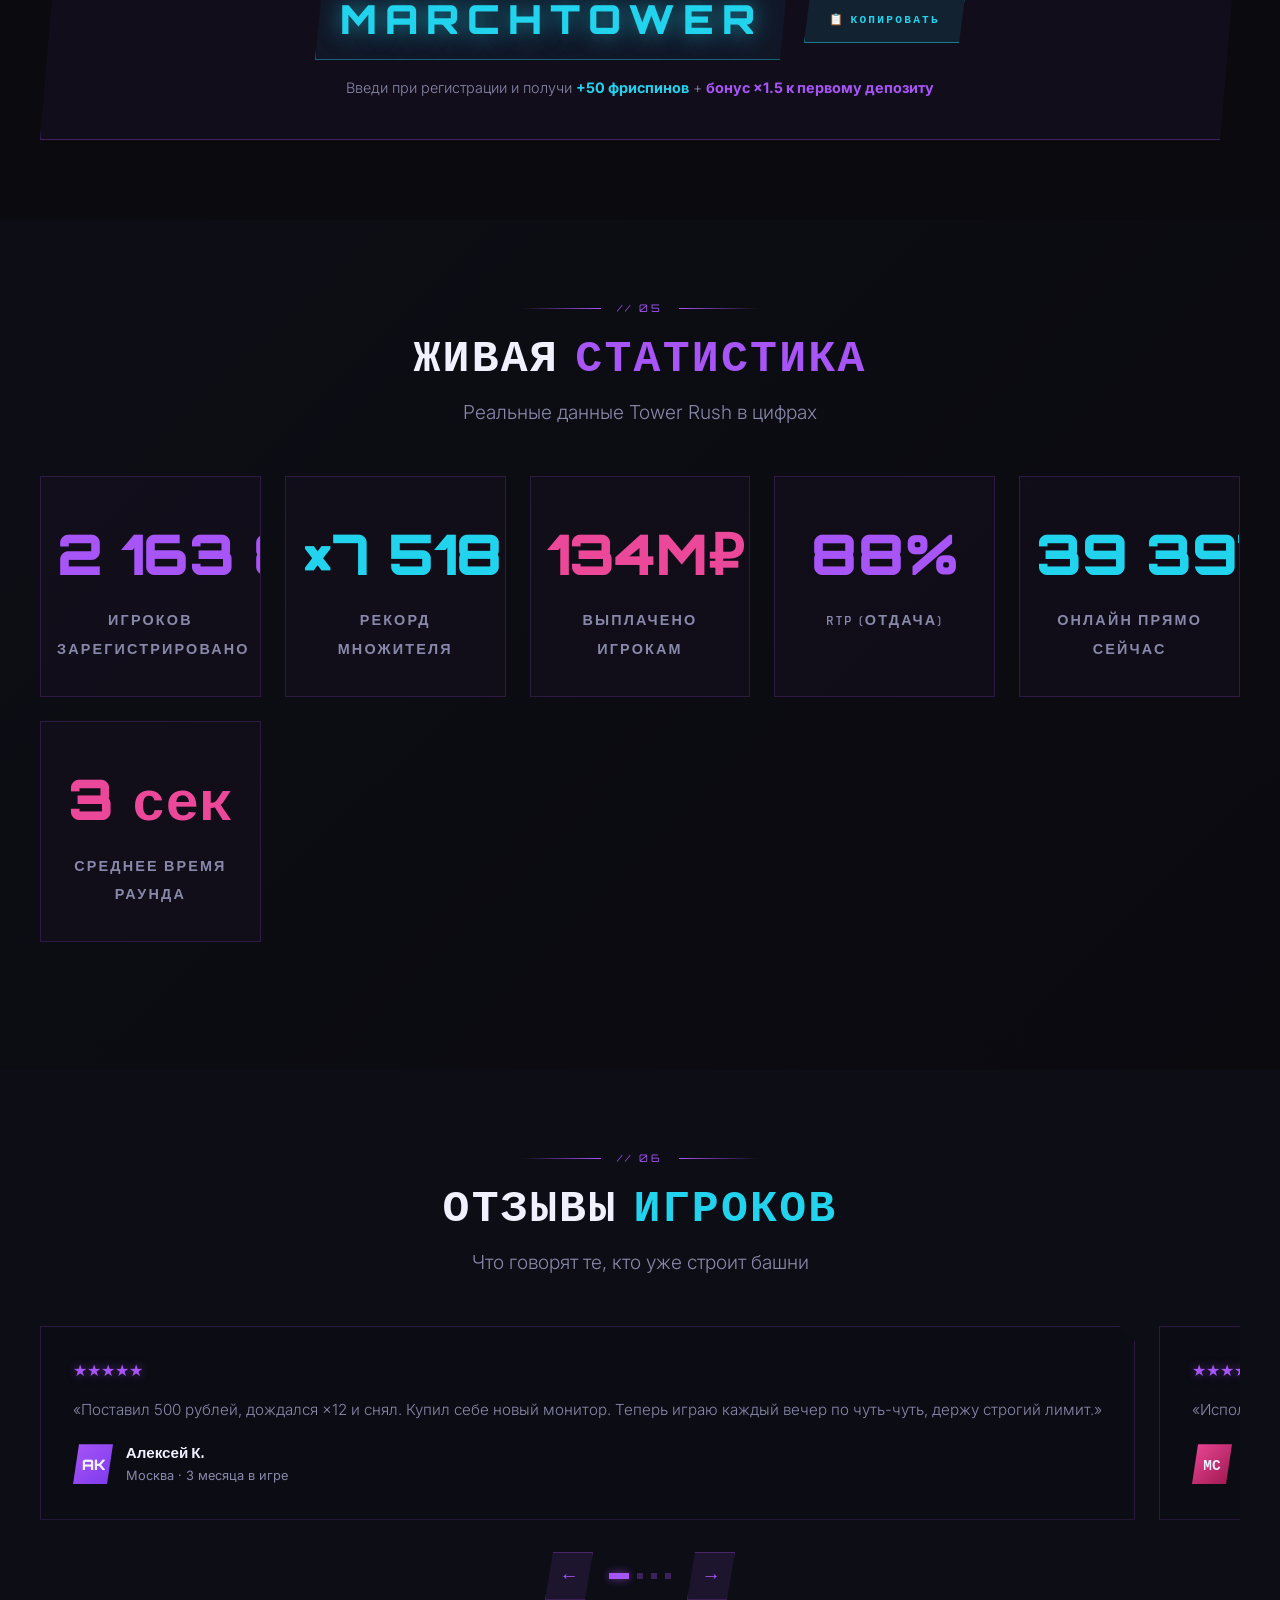
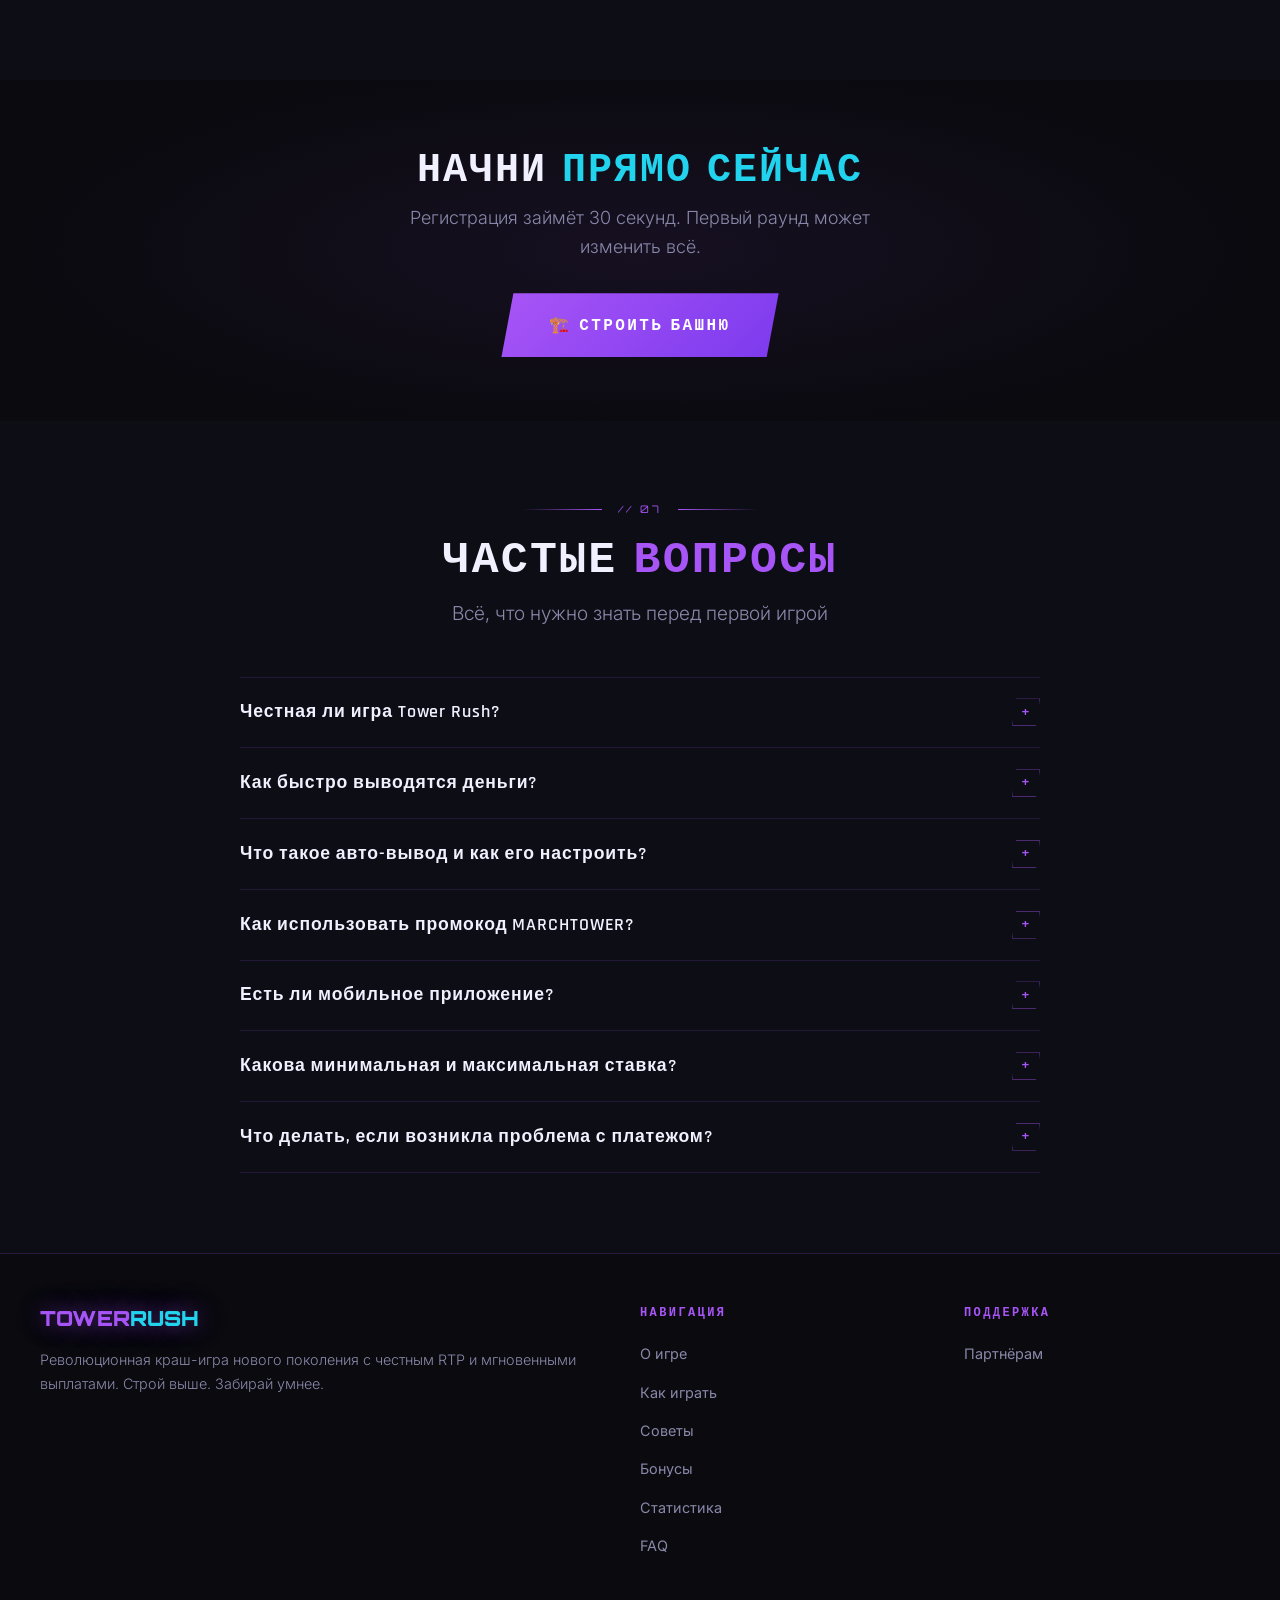
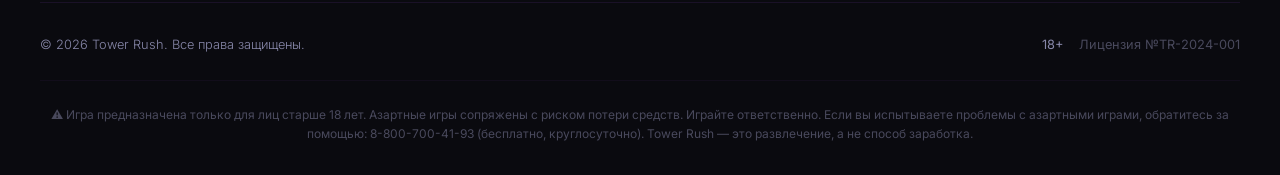
==== commit e467a13c: "Update index.html" ====
--- a/index.html
+++ b/index.html
@@ -18,6 +18,7 @@
 <noscript><div><img src="https://mc.yandex.ru/watch/107248529" style="position:absolute; left:-9999px;" alt="" /></div></noscript>
 <!-- /Yandex.Metrika counter -->
 <link rel="preconnect" href="https://fonts.googleapis.com">
+<link rel="icon" type="image/png" href="/favicon.png">
 <link rel="preconnect" href="https://fonts.gstatic.com" crossorigin>
 <link href="https://fonts.googleapis.com/css2?family=Orbitron:wght@400;600;700;900&family=Rajdhani:wght@300;400;500;600;700&family=Inter:wght@300;400;500&display=swap" rel="stylesheet">
 <style>
@@ -1796,13 +1797,6 @@
       <div>
         <span class="footer-logo">TOWER<span>RUSH</span></span>
         <p class="footer-desc">Революционная краш-игра нового поколения с честным RTP и мгновенными выплатами. Строй выше. Забирай умнее.</p>
-        <div class="social-links">
-          <a href="#" class="social-link" title="Telegram">✈</a>
-          <a href="#" class="social-link" title="VK">VK</a>
-          <a href="#" class="social-link" title="YouTube">▶</a>
-          <a href="#" class="social-link" title="Instagram">◈</a>
-          <a href="#" class="social-link" title="Discord">⚙</a>
-        </div>
       </div>
       <div class="footer-col">
         <h4>Навигация</h4>
@@ -1818,17 +1812,12 @@
       <div class="footer-col">
         <h4>Поддержка</h4>
         <ul>
-          <li><a href="#">Онлайн-чат</a></li>
-          <li><a href="#">Правила игры</a></li>
-          <li><a href="#">Ответственная игра</a></li>
-          <li><a href="#">Партнёрам</a></li>
-          <li><a href="#">Конфиденциальность</a></li>
-          <li><a href="#">Контакты</a></li>
+          <li><a href="https://1w.run/?p=dBIP">Партнёрам</a></li>
         </ul>
       </div>
     </div>
     <div class="footer-bottom">
-      <p class="copyright">© 2025 Tower Rush. Все права защищены.</p>
+      <p class="copyright">© 2026 Tower Rush. Все права защищены.</p>
       <div style="display:flex; gap:1rem; flex-wrap:wrap; justify-content:center;">
         <span style="color:var(--gray); font-size:0.8rem; font-family:'Inter',sans-serif;">18+</span>
         <span style="color:rgba(136,136,170,0.5); font-size:0.8rem; font-family:'Inter',sans-serif;">Лицензия №TR-2024-001</span>
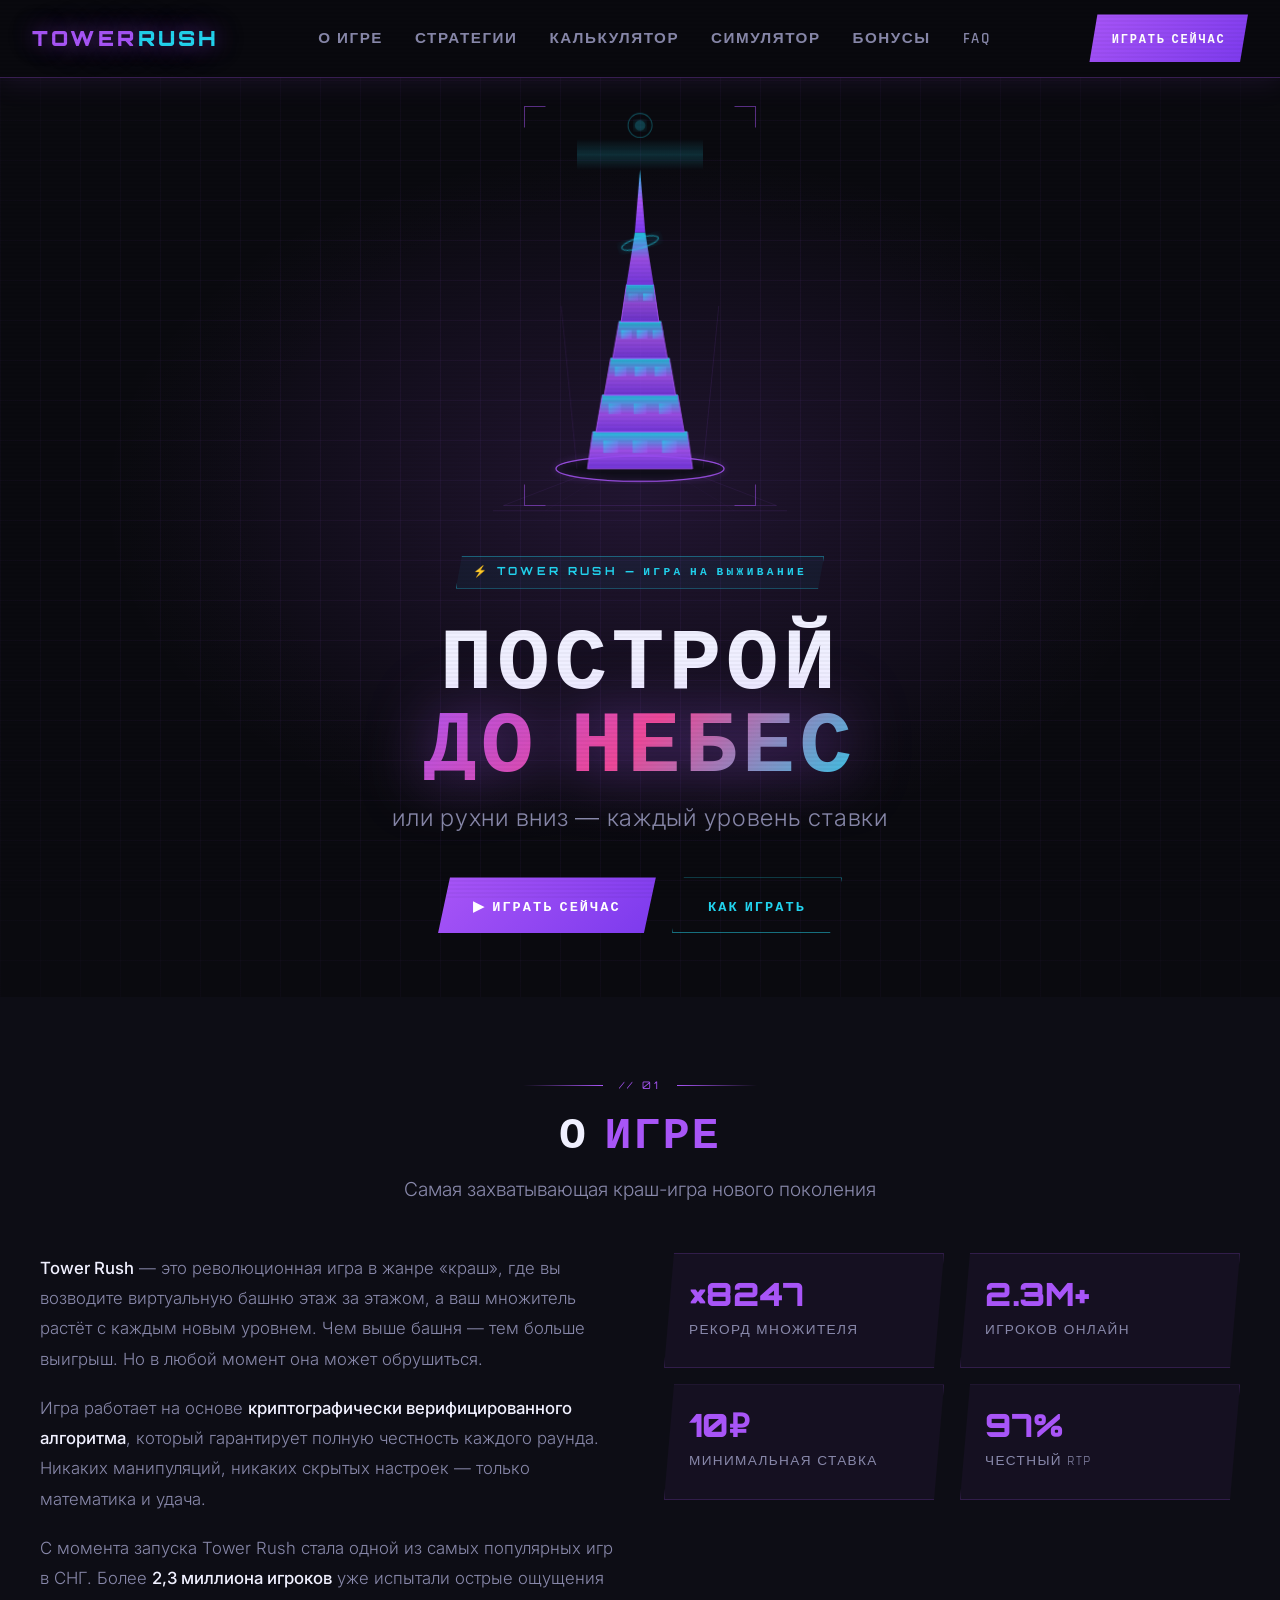
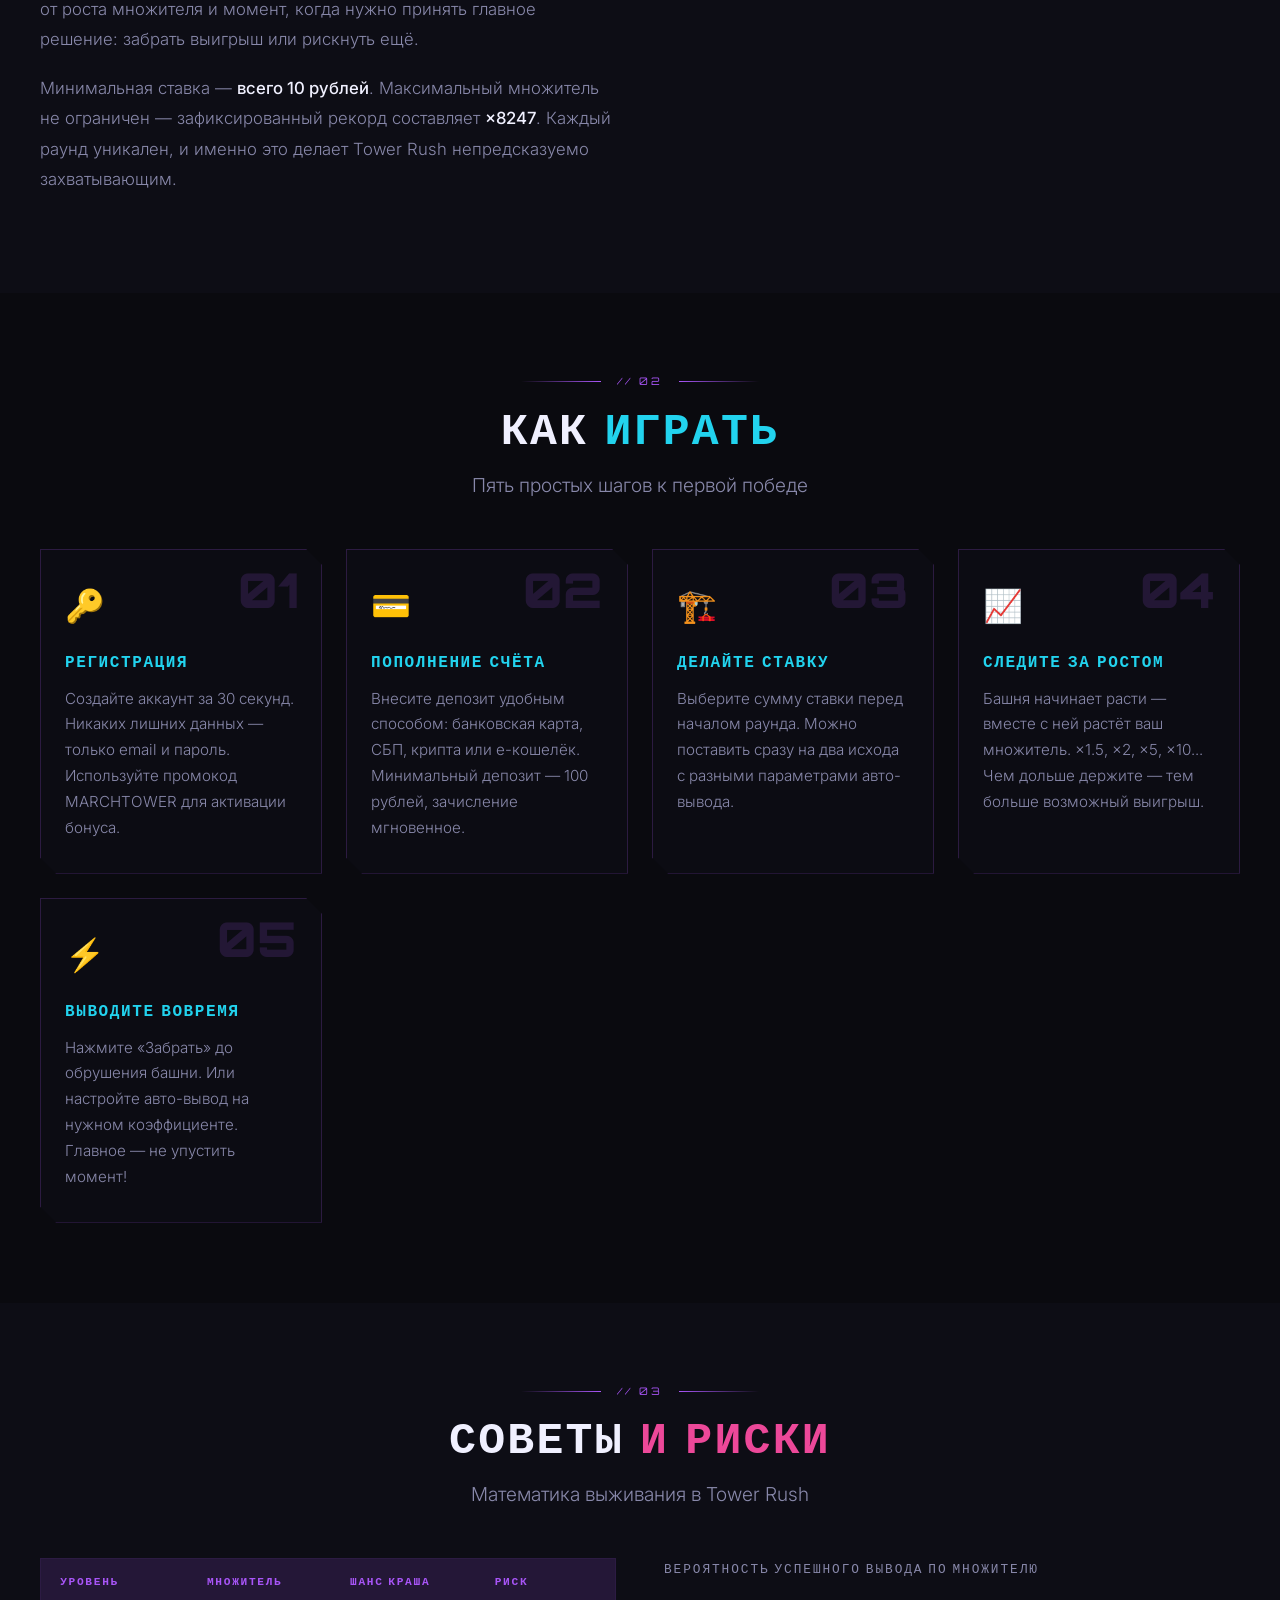
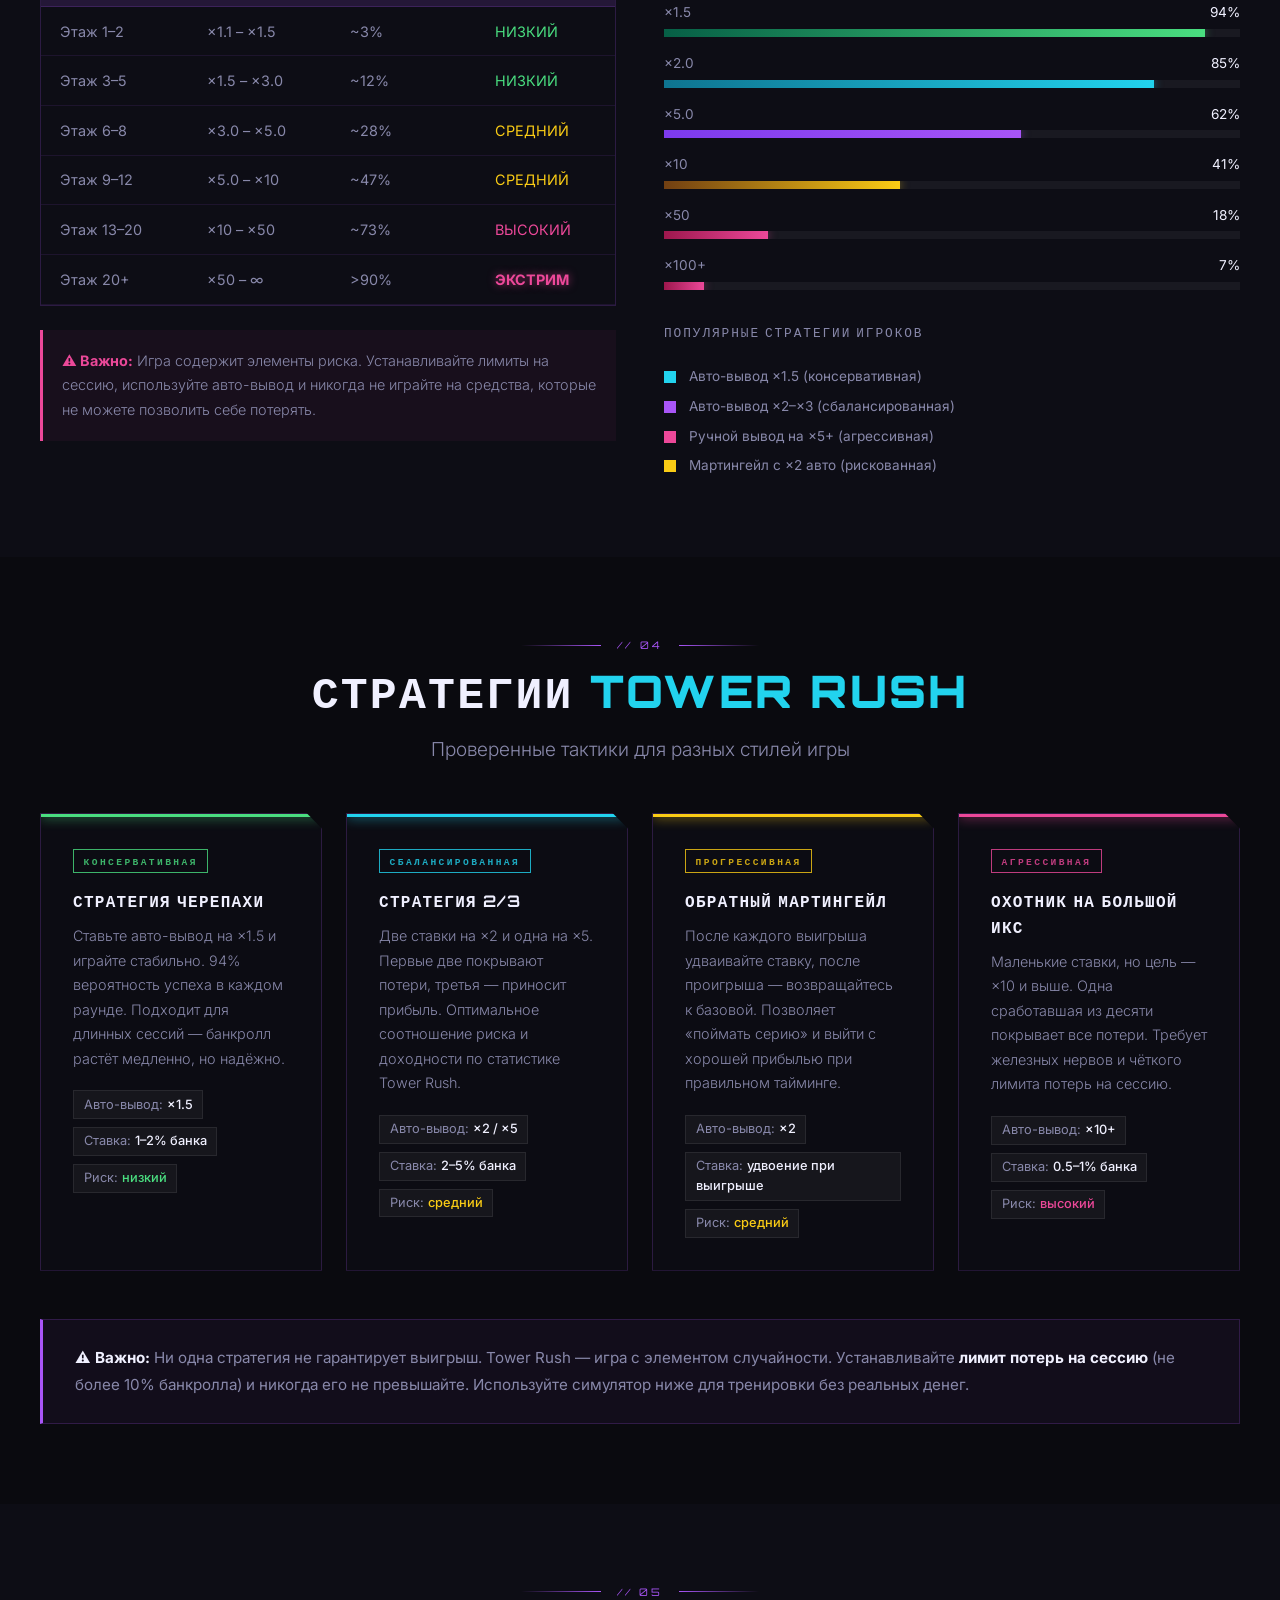
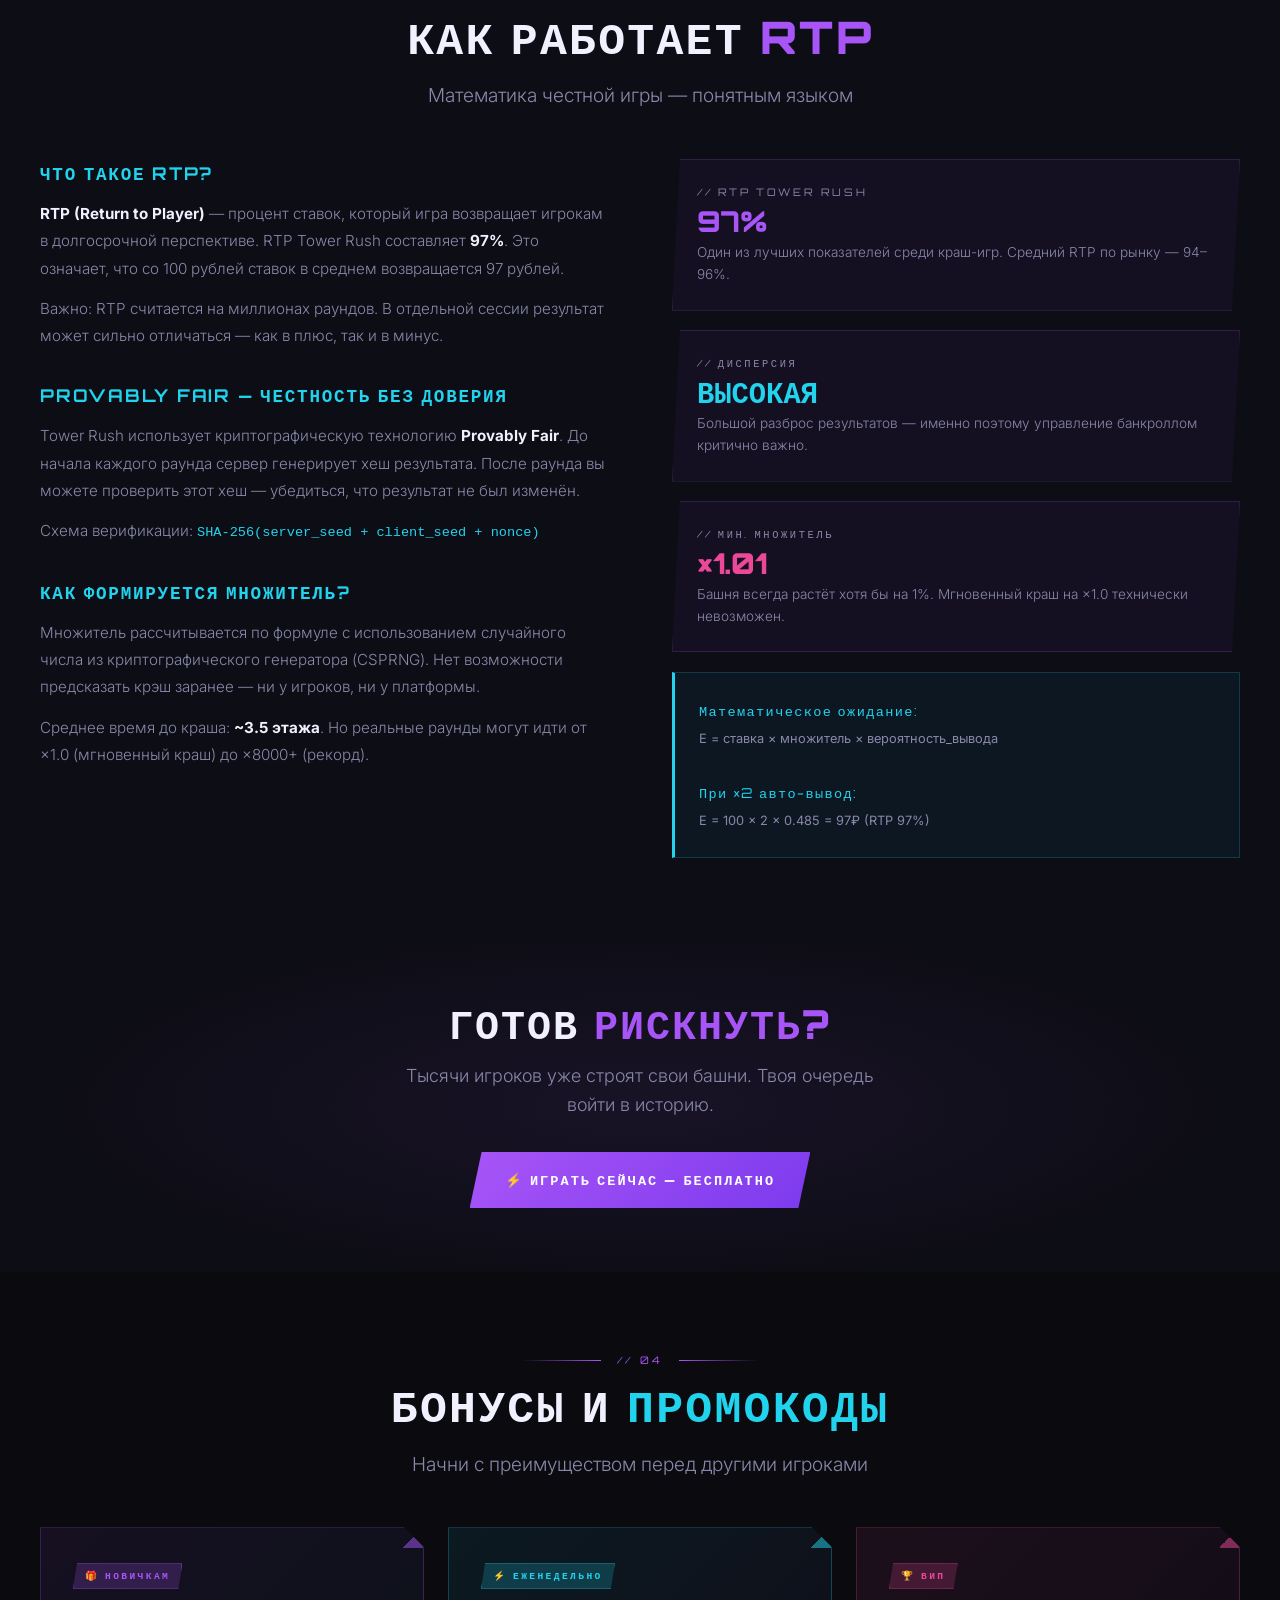
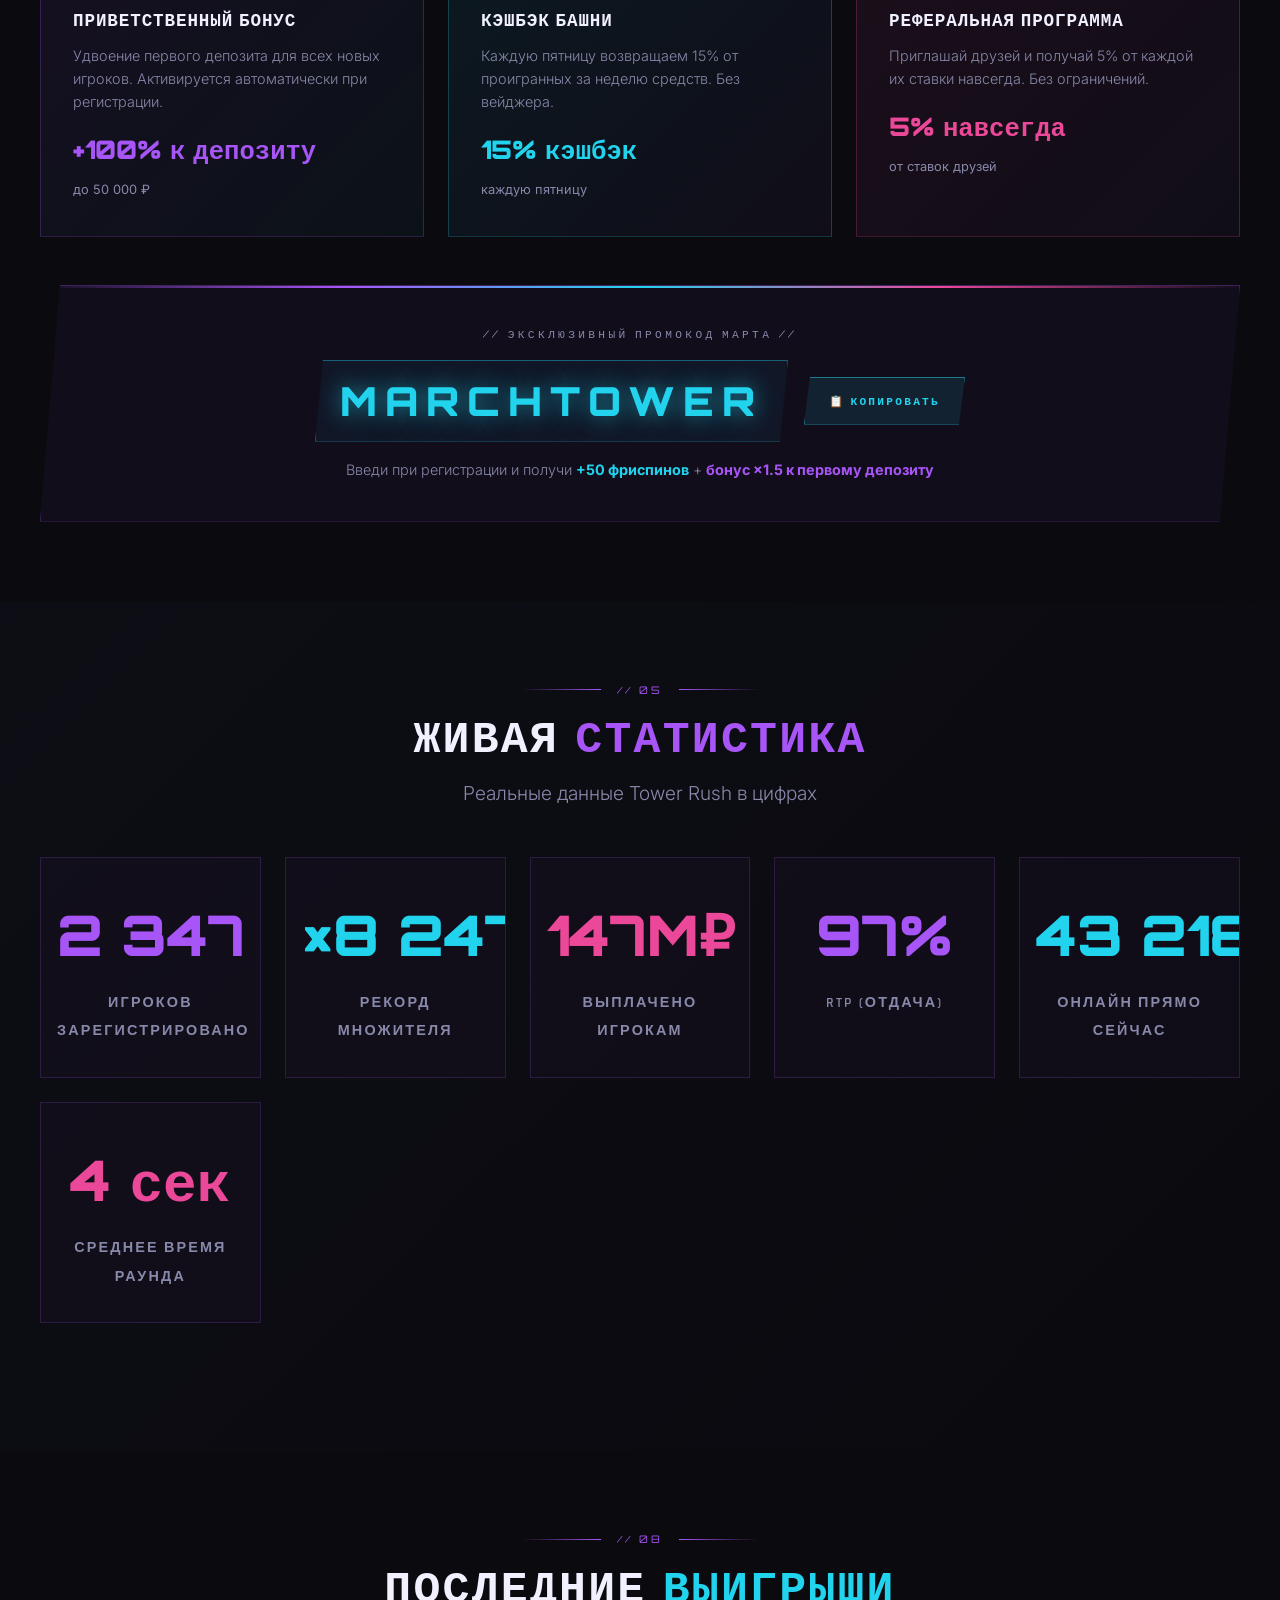
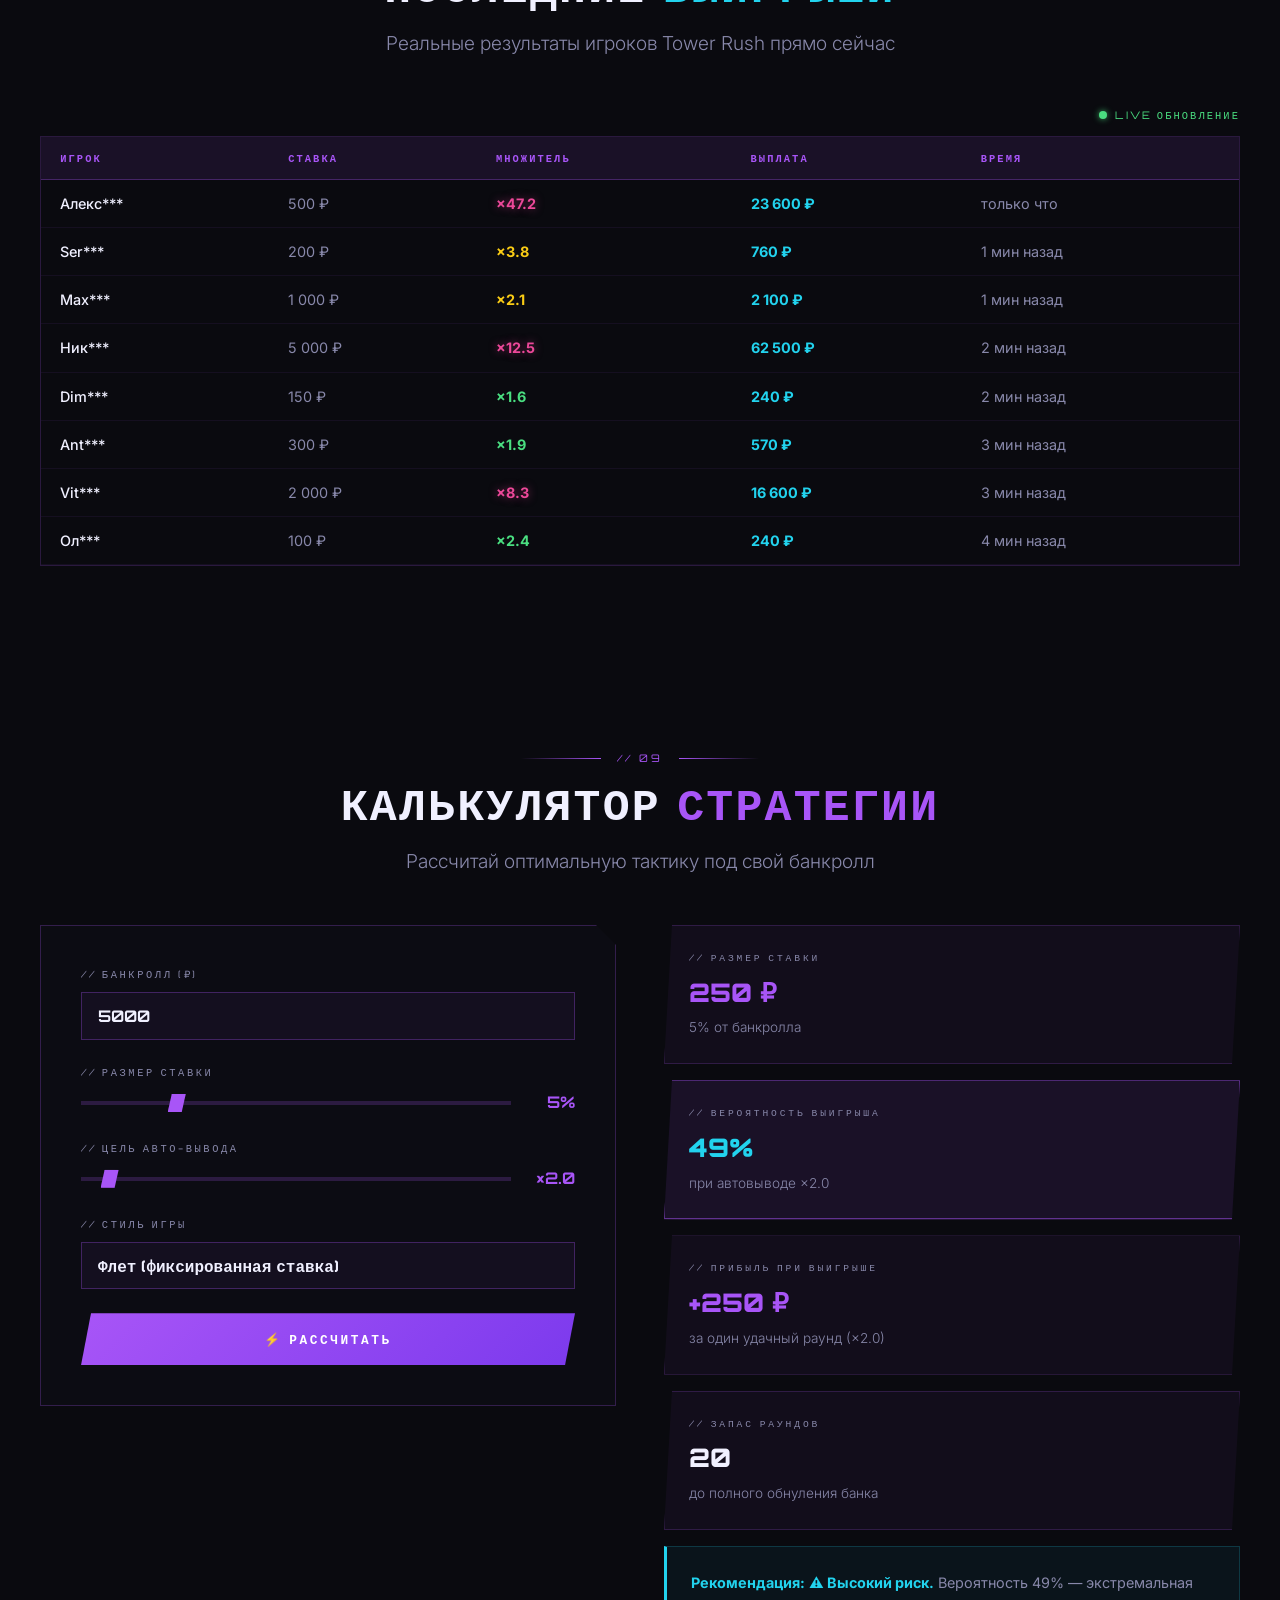
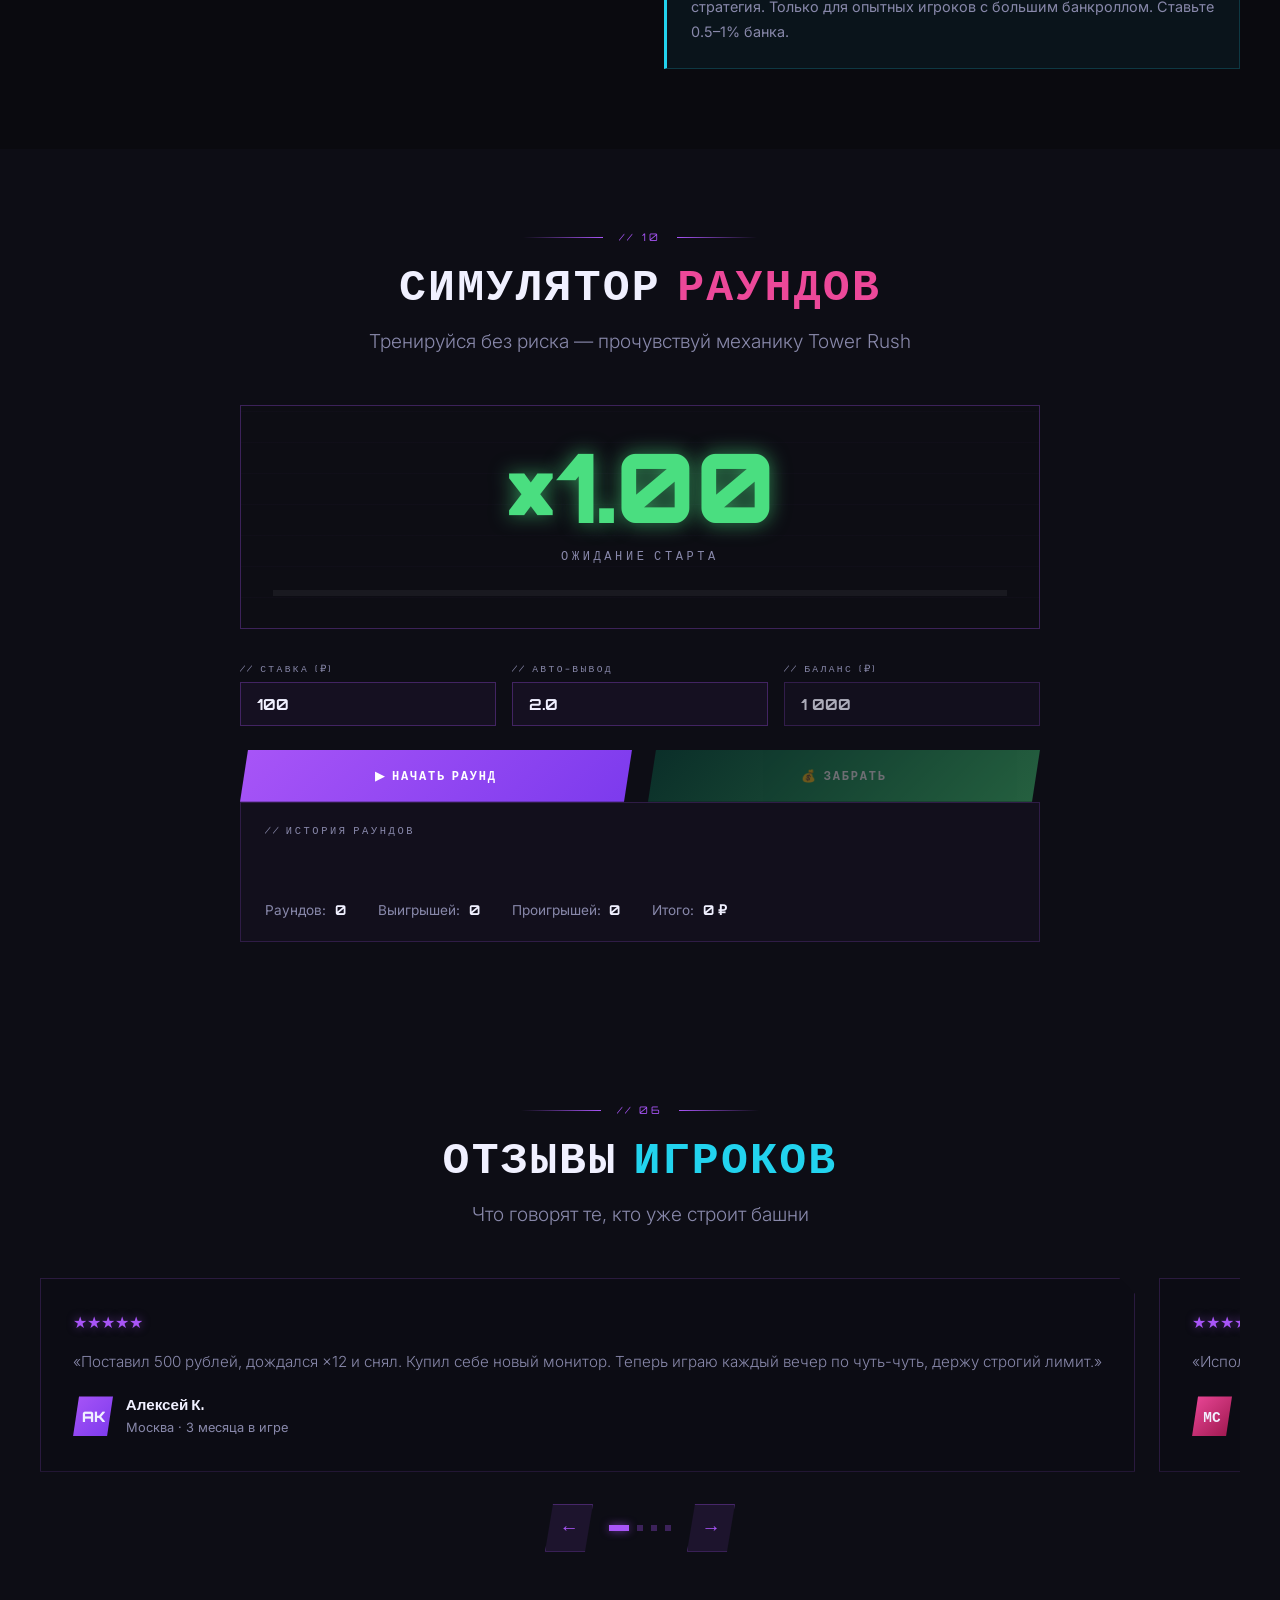
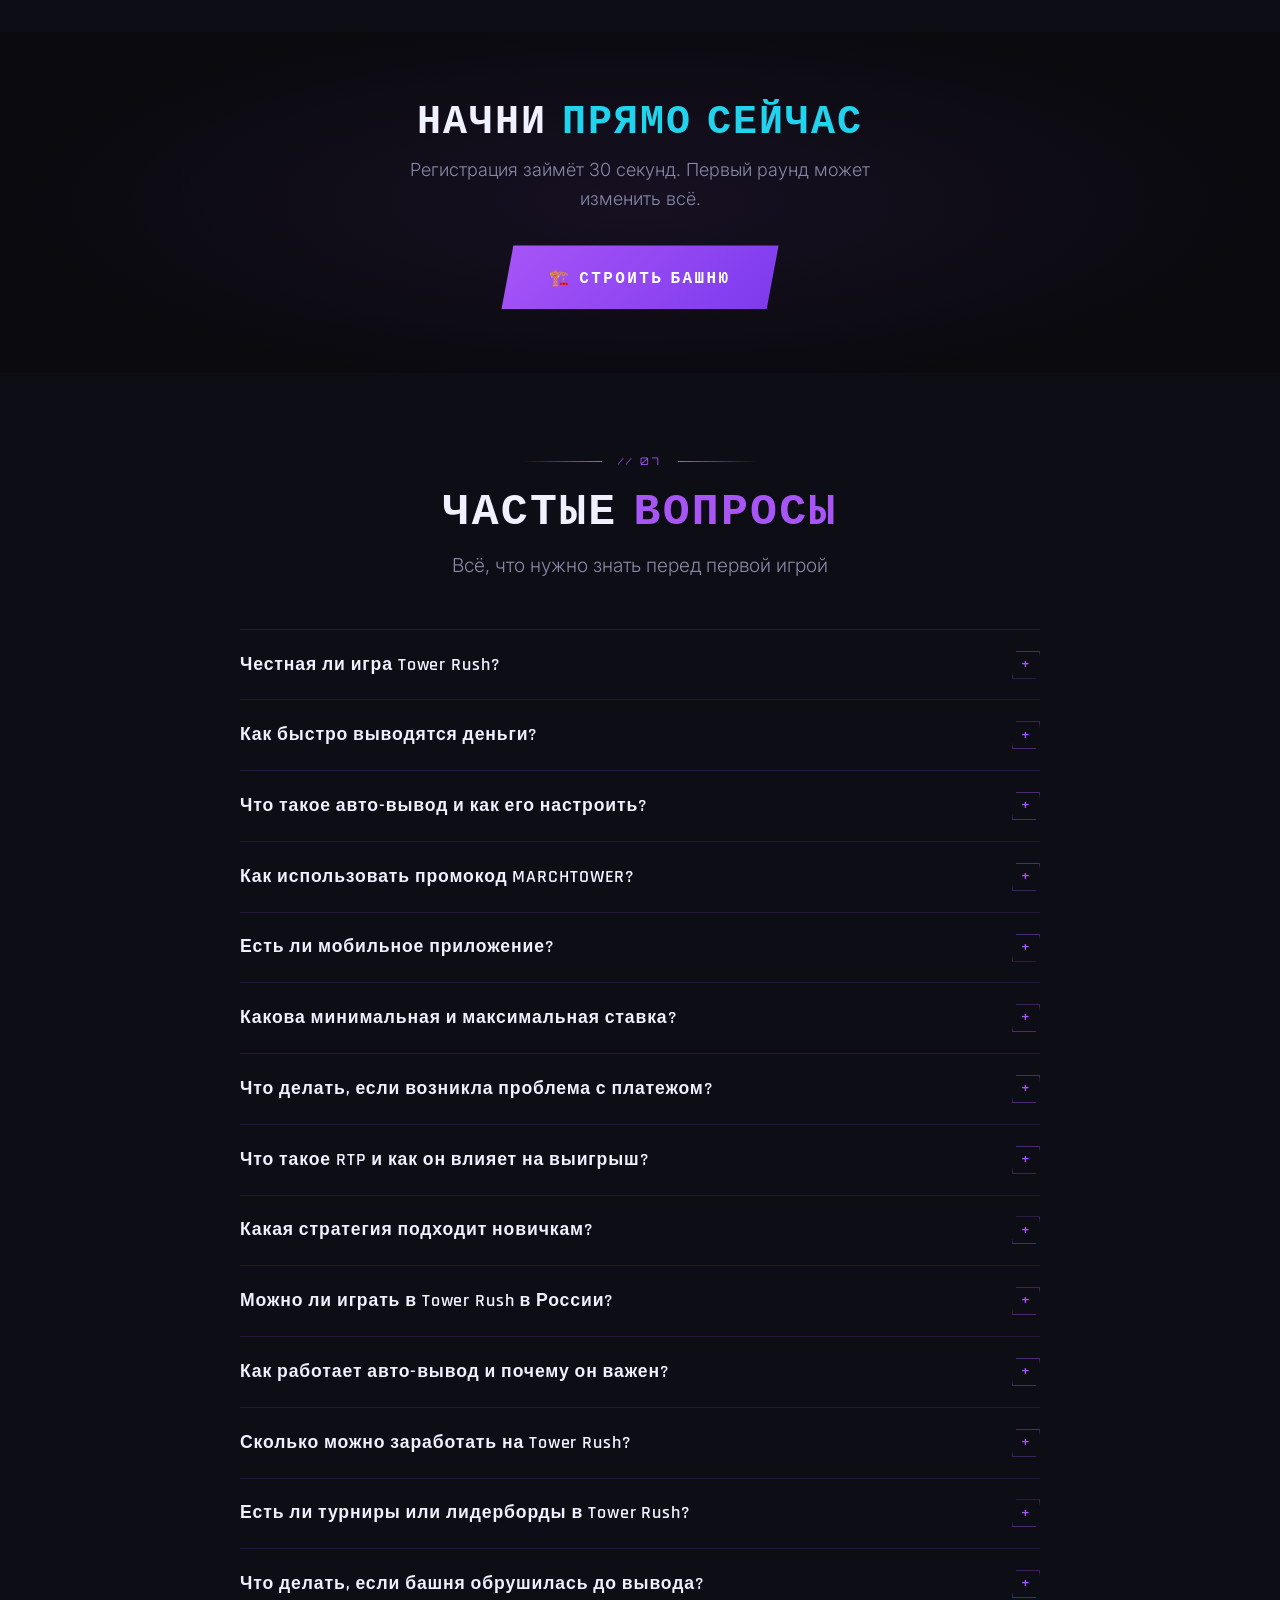
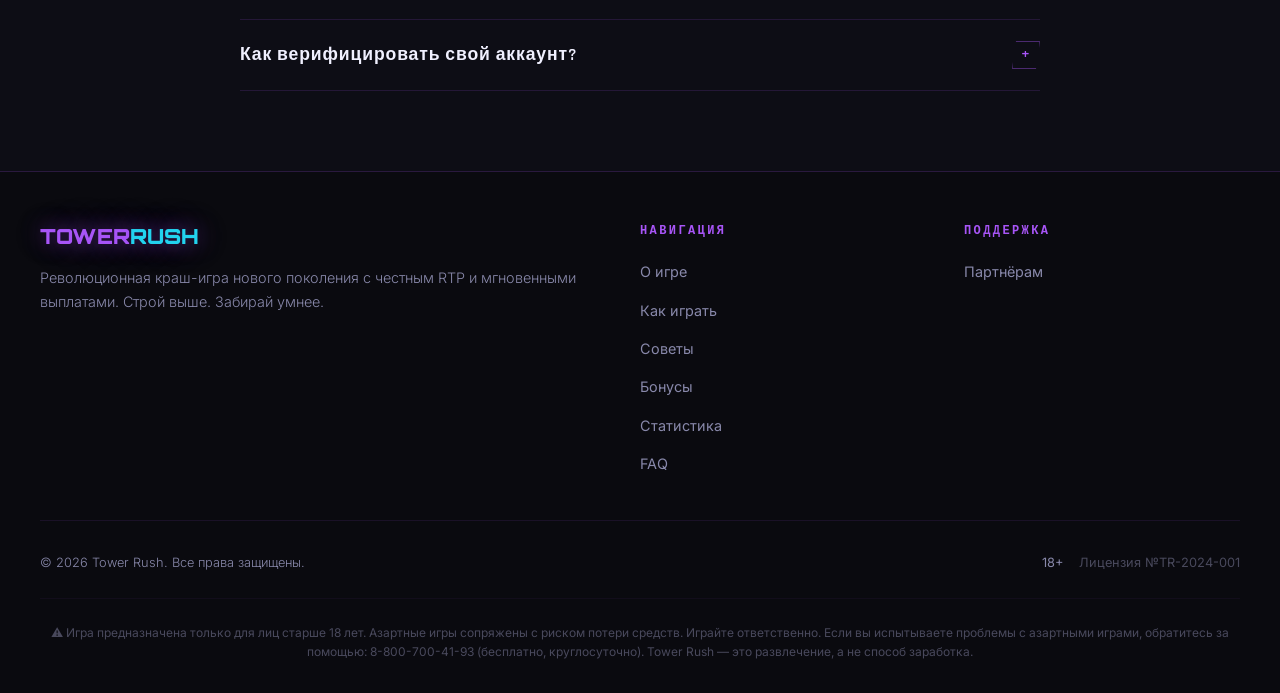
==== commit d7cf9c9e: "Initial commit: SEO improvements + new sections - Move CSS to external style.css + add font preload " ====
--- a/index.html
+++ b/index.html
@@ -4,6 +4,24 @@
 <meta charset="UTF-8">
 <meta name="viewport" content="width=device-width, initial-scale=1.0">
 <title>Tower Rush Game — играть онлайн, Demo и стратегия Tower Rush</title>
+<meta name="description" content="Tower Rush — краш-игра с честным RTP, мгновенными выплатами и стратегиями. Регистрация за 30 секунд, бонус новичкам +50 фриспинов. Играй онлайн на любом устройстве.">
+<meta name="keywords" content="Tower Rush, краш игра, играть онлайн, tower rush стратегия, tower rush бонус, краш игра онлайн">
+<link rel="canonical" href="https://towercrash.vercel.app/">
+
+<!-- Open Graph -->
+<meta property="og:type" content="website">
+<meta property="og:url" content="https://towercrash.vercel.app/">
+<meta property="og:title" content="Tower Rush Game — играть онлайн, Demo и стратегия Tower Rush">
+<meta property="og:description" content="Tower Rush — краш-игра с честным RTP, мгновенными выплатами и стратегиями. Регистрация за 30 секунд, бонус новичкам +50 фриспинов.">
+<meta property="og:image" content="https://towercrash.vercel.app/favicon.png">
+<meta property="og:locale" content="ru_RU">
+<meta property="og:site_name" content="Tower Rush">
+
+<!-- Twitter Card -->
+<meta name="twitter:card" content="summary_large_image">
+<meta name="twitter:title" content="Tower Rush Game — играть онлайн, Demo и стратегия Tower Rush">
+<meta name="twitter:description" content="Tower Rush — краш-игра с честным RTP, мгновенными выплатами и стратегиями. Регистрация за 30 секунд, бонус новичкам +50 фриспинов.">
+<meta name="twitter:image" content="https://towercrash.vercel.app/favicon.png">
   <!-- Yandex.Metrika counter -->
 <script type="text/javascript">
     (function(m,e,t,r,i,k,a){
@@ -17,1184 +35,99 @@
 </script>
 <noscript><div><img src="https://mc.yandex.ru/watch/107248529" style="position:absolute; left:-9999px;" alt="" /></div></noscript>
 <!-- /Yandex.Metrika counter -->
+<link rel="icon" type="image/png" href="/favicon.png">
 <link rel="preconnect" href="https://fonts.googleapis.com">
-<link rel="icon" type="image/png" href="/favicon.png">
 <link rel="preconnect" href="https://fonts.gstatic.com" crossorigin>
-<link href="https://fonts.googleapis.com/css2?family=Orbitron:wght@400;600;700;900&family=Rajdhani:wght@300;400;500;600;700&family=Inter:wght@300;400;500&display=swap" rel="stylesheet">
-<style>
-  :root {
-    --bg: #0a0a0f;
-    --bg2: #0d0d15;
-    --bg3: #111120;
-    --purple: #a855f7;
-    --purple-dim: #7c3aed;
-    --cyan: #22d3ee;
-    --pink: #ec4899;
-    --white: #f0f0ff;
-    --gray: #8888aa;
-    --glow-purple: 0 0 20px #a855f780, 0 0 40px #a855f740;
-    --glow-cyan: 0 0 20px #22d3ee80, 0 0 40px #22d3ee40;
-    --glow-pink: 0 0 20px #ec489980, 0 0 40px #ec489940;
-    --border-purple: 1px solid #a855f730;
-    --border-cyan: 1px solid #22d3ee30;
-  }
-  *, *::before, *::after { margin: 0; padding: 0; box-sizing: border-box; }
-  html { scroll-behavior: smooth; }
-
-  body {
-    background: var(--bg);
-    color: var(--white);
-    font-family: 'Rajdhani', sans-serif;
-    font-size: 18px;
-    line-height: 1.6;
-    overflow-x: hidden;
-    cursor: default;
-  }
-
-  /* SCROLLBAR */
-  ::-webkit-scrollbar { width: 4px; }
-  ::-webkit-scrollbar-track { background: var(--bg); }
-  ::-webkit-scrollbar-thumb { background: var(--purple); border-radius: 2px; }
-
-  /* SCANLINES OVERLAY */
-  body::before {
-    content: '';
-    position: fixed;
-    inset: 0;
-    background: repeating-linear-gradient(0deg, transparent, transparent 2px, rgba(0,0,0,0.03) 2px, rgba(0,0,0,0.03) 4px);
-    pointer-events: none;
-    z-index: 9999;
-  }
-
-  /* TYPOGRAPHY */
-  h1, h2, h3 { font-family: 'Orbitron', monospace; text-transform: uppercase; letter-spacing: 0.05em; }
-  .section-title {
-    font-size: clamp(1.6rem, 4vw, 2.8rem);
-    font-weight: 900;
-    margin-bottom: 0.4em;
-    line-height: 1.1;
-  }
-  .section-subtitle {
-    font-size: clamp(1rem, 2vw, 1.2rem);
-    color: var(--gray);
-    margin-bottom: 3rem;
-    font-family: 'Inter', sans-serif;
-    font-weight: 300;
-  }
-  .text-purple { color: var(--purple); }
-  .text-cyan { color: var(--cyan); }
-  .text-pink { color: var(--pink); }
-
-  /* GRID BG */
-  .grid-bg {
-    background-image:
-      linear-gradient(rgba(168,85,247,0.04) 1px, transparent 1px),
-      linear-gradient(90deg, rgba(168,85,247,0.04) 1px, transparent 1px);
-    background-size: 50px 50px;
-  }
-
-  /* NOISE TEXTURE */
-  .noise::after {
-    content: '';
-    position: absolute;
-    inset: 0;
-    background-image: url("data:image/svg+xml,%3Csvg viewBox='0 0 256 256' xmlns='http://www.w3.org/2000/svg'%3E%3Cfilter id='noise'%3E%3CfeTurbulence type='fractalNoise' baseFrequency='0.9' numOctaves='4' stitchTiles='stitch'/%3E%3C/filter%3E%3Crect width='100%25' height='100%25' filter='url(%23noise)' opacity='0.03'/%3E%3C/svg%3E");
-    opacity: 0.3;
-    pointer-events: none;
-  }
-
-  /* NAVBAR */
-  nav {
-    position: fixed;
-    top: 0;
-    left: 0;
-    right: 0;
-    z-index: 1000;
-    display: flex;
-    align-items: center;
-    justify-content: space-between;
-    padding: 0.9rem 2rem;
-    background: rgba(10,10,15,0.85);
-    backdrop-filter: blur(20px);
-    border-bottom: 1px solid rgba(168,85,247,0.3);
-    box-shadow: 0 4px 30px rgba(168,85,247,0.1);
-  }
-  .nav-logo {
-    font-family: 'Orbitron', monospace;
-    font-size: 1.3rem;
-    font-weight: 900;
-    color: var(--purple);
-    text-shadow: var(--glow-purple);
-    text-decoration: none;
-    letter-spacing: 0.15em;
-  }
-  .nav-logo span { color: var(--cyan); }
-  .nav-links {
-    display: flex;
-    gap: 2rem;
-    list-style: none;
-  }
-  .nav-links a {
-    color: var(--gray);
-    text-decoration: none;
-    font-family: 'Rajdhani', sans-serif;
-    font-weight: 600;
-    font-size: 0.95rem;
-    letter-spacing: 0.1em;
-    text-transform: uppercase;
-    transition: color 0.2s;
-  }
-  .nav-links a:hover { color: var(--cyan); text-shadow: var(--glow-cyan); }
-  .nav-cta {
-    background: linear-gradient(135deg, var(--purple), var(--purple-dim));
-    color: white;
-    border: none;
-    padding: 0.6rem 1.4rem;
-    font-family: 'Orbitron', monospace;
-    font-size: 0.75rem;
-    font-weight: 700;
-    letter-spacing: 0.15em;
-    text-transform: uppercase;
-    cursor: pointer;
-    clip-path: polygon(8px 0%, 100% 0%, calc(100% - 8px) 100%, 0% 100%);
-    transition: all 0.3s;
-    text-decoration: none;
-    min-height: 48px;
-    display: flex;
-    align-items: center;
-  }
-  .nav-cta:hover { box-shadow: var(--glow-purple); transform: translateY(-1px); }
-
-  /* BURGER */
-  .burger { display: none; flex-direction: column; gap: 5px; cursor: pointer; padding: 8px; }
-  .burger span { width: 26px; height: 2px; background: var(--purple); transition: all 0.3s; display: block; }
-
-  /* HERO */
-  #hero {
-    min-height: 100vh;
-    display: flex;
-    flex-direction: column;
-    align-items: center;
-    justify-content: center;
-    padding: 6rem 2rem 4rem;
-    position: relative;
-    overflow: hidden;
-    text-align: center;
-  }
-
-  /* ANIMATED TOWER SVG */
-  .tower-container {
-    position: relative;
-    width: min(320px, 80vw);
-    height: min(420px, 55vw);
-    margin-bottom: 2.5rem;
-    flex-shrink: 0;
-  }
-  #tower-svg { width: 100%; height: 100%; }
-
-  /* SVG GLOW FILTER */
-  .hero-bg-glow {
-    position: absolute;
-    inset: 0;
-    background: radial-gradient(ellipse 60% 50% at 50% 50%, rgba(168,85,247,0.15) 0%, transparent 70%);
-    pointer-events: none;
-  }
-  .hero-grid {
-    position: absolute;
-    inset: 0;
-    background-image:
-      linear-gradient(rgba(168,85,247,0.06) 1px, transparent 1px),
-      linear-gradient(90deg, rgba(168,85,247,0.06) 1px, transparent 1px);
-    background-size: 40px 40px;
-    pointer-events: none;
-  }
-  .hero-vignette {
-    position: absolute;
-    inset: 0;
-    background: radial-gradient(ellipse at 50% 50%, transparent 40%, rgba(10,10,15,0.8) 100%);
-    pointer-events: none;
-  }
-
-  .hero-content { position: relative; z-index: 2; }
-
-  .hero-tag {
-    display: inline-block;
-    font-family: 'Orbitron', monospace;
-    font-size: 0.7rem;
-    font-weight: 700;
-    letter-spacing: 0.3em;
-    color: var(--cyan);
-    border: 1px solid rgba(34,211,238,0.4);
-    padding: 0.4rem 1rem;
-    margin-bottom: 1.5rem;
-    clip-path: polygon(6px 0%, 100% 0%, calc(100% - 6px) 100%, 0% 100%);
-    background: rgba(34,211,238,0.05);
-    animation: fadeInDown 0.8s ease both;
-  }
-
-  .hero-title {
-    font-size: clamp(2.2rem, 8vw, 5.5rem);
-    font-weight: 900;
-    line-height: 0.95;
-    margin-bottom: 1.2rem;
-    animation: fadeInUp 0.9s ease 0.2s both;
-  }
-  .hero-title .line1 { color: var(--white); display: block; }
-  .hero-title .line2 {
-    display: block;
-    background: linear-gradient(135deg, var(--purple), var(--pink), var(--cyan));
-    -webkit-background-clip: text;
-    -webkit-text-fill-color: transparent;
-    background-clip: text;
-    filter: drop-shadow(0 0 30px rgba(168,85,247,0.6));
-  }
-
-  .hero-subtitle {
-    font-size: clamp(1.1rem, 3vw, 1.5rem);
-    color: var(--gray);
-    font-family: 'Inter', sans-serif;
-    font-weight: 300;
-    margin-bottom: 2.5rem;
-    letter-spacing: 0.03em;
-    animation: fadeInUp 0.9s ease 0.4s both;
-  }
-
-  .hero-buttons {
-    display: flex;
-    gap: 1rem;
-    justify-content: center;
-    flex-wrap: wrap;
-    animation: fadeInUp 0.9s ease 0.6s both;
-  }
-
-  /* BUTTONS */
-  .btn-primary {
-    display: inline-flex;
-    align-items: center;
-    gap: 0.6rem;
-    background: linear-gradient(135deg, var(--purple), var(--purple-dim));
-    color: white;
-    border: none;
-    padding: 1rem 2.2rem;
-    font-family: 'Orbitron', monospace;
-    font-size: 0.85rem;
-    font-weight: 700;
-    letter-spacing: 0.15em;
-    text-transform: uppercase;
-    cursor: pointer;
-    clip-path: polygon(12px 0%, 100% 0%, calc(100% - 12px) 100%, 0% 100%);
-    text-decoration: none;
-    min-height: 56px;
-    transition: all 0.3s;
-    animation: pulse-purple 2s infinite;
-    position: relative;
-    overflow: hidden;
-  }
-  .btn-primary::before {
-    content: '';
-    position: absolute;
-    inset: 0;
-    background: linear-gradient(135deg, transparent, rgba(255,255,255,0.15), transparent);
-    transform: translateX(-100%);
-    transition: transform 0.5s;
-  }
-  .btn-primary:hover::before { transform: translateX(100%); }
-  .btn-primary:hover { box-shadow: var(--glow-purple), 0 8px 32px rgba(168,85,247,0.4); transform: translateY(-2px); }
-
-  .btn-secondary {
-    display: inline-flex;
-    align-items: center;
-    gap: 0.6rem;
-    background: transparent;
-    color: var(--cyan);
-    border: 1px solid rgba(34,211,238,0.5);
-    padding: 1rem 2.2rem;
-    font-family: 'Orbitron', monospace;
-    font-size: 0.85rem;
-    font-weight: 700;
-    letter-spacing: 0.15em;
-    text-transform: uppercase;
-    cursor: pointer;
-    clip-path: polygon(12px 0%, 100% 0%, calc(100% - 12px) 100%, 0% 100%);
-    text-decoration: none;
-    min-height: 56px;
-    transition: all 0.3s;
-  }
-  .btn-secondary:hover {
-    background: rgba(34,211,238,0.1);
-    box-shadow: var(--glow-cyan);
-    transform: translateY(-2px);
-  }
-
-  /* SECTIONS */
-  section {
-    padding: 5rem 2rem;
-    position: relative;
-  }
-  .container {
-    max-width: 1200px;
-    margin: 0 auto;
-  }
-  .section-header { text-align: center; margin-bottom: 1rem; }
-  .section-line {
-    display: flex;
-    align-items: center;
-    gap: 1rem;
-    justify-content: center;
-    margin-bottom: 0.8rem;
-  }
-  .section-line::before, .section-line::after {
-    content: '';
-    flex: 1;
-    max-width: 80px;
-    height: 1px;
-    background: linear-gradient(90deg, transparent, var(--purple));
-  }
-  .section-line::after { background: linear-gradient(90deg, var(--purple), transparent); }
-  .section-num {
-    font-family: 'Orbitron', monospace;
-    font-size: 0.65rem;
-    color: var(--purple);
-    letter-spacing: 0.3em;
-  }
-
-  /* ABOUT */
-  #about { background: var(--bg2); }
-  .about-grid {
-    display: grid;
-    grid-template-columns: 1fr 1fr;
-    gap: 3rem;
-    align-items: start;
-  }
-  .about-text p {
-    color: var(--gray);
-    font-size: 1.05rem;
-    margin-bottom: 1.2rem;
-    font-family: 'Inter', sans-serif;
-    font-weight: 300;
-    line-height: 1.8;
-  }
-  .about-text p strong { color: var(--white); font-weight: 500; }
-  .about-stats {
-    display: grid;
-    grid-template-columns: 1fr 1fr;
-    gap: 1rem;
-  }
-  .stat-card {
-    background: rgba(168,85,247,0.05);
-    border: var(--border-purple);
-    padding: 1.5rem;
-    clip-path: polygon(10px 0%, 100% 0%, calc(100% - 10px) 100%, 0% 100%);
-    transition: all 0.3s;
-  }
-  .stat-card:hover {
-    background: rgba(168,85,247,0.1);
-    box-shadow: var(--glow-purple);
-    transform: translateY(-3px);
-  }
-  .stat-card .num {
-    font-family: 'Orbitron', monospace;
-    font-size: 2rem;
-    font-weight: 900;
-    color: var(--purple);
-    display: block;
-    line-height: 1;
-    margin-bottom: 0.3rem;
-  }
-  .stat-card .label { font-size: 0.85rem; color: var(--gray); text-transform: uppercase; letter-spacing: 0.1em; }
-
-  /* HOW TO PLAY */
-  #howto { background: var(--bg); }
-  .steps-grid {
-    display: grid;
-    grid-template-columns: repeat(auto-fit, minmax(240px, 1fr));
-    gap: 1.5rem;
-  }
-  .step-card {
-    background: rgba(13,13,21,0.8);
-    border: 1px solid rgba(168,85,247,0.2);
-    padding: 2rem 1.5rem;
-    position: relative;
-    clip-path: polygon(0 0, calc(100% - 16px) 0, 100% 16px, 100% 100%, 16px 100%, 0 calc(100% - 16px));
-    transition: all 0.4s;
-    overflow: hidden;
-  }
-  .step-card::before {
-    content: '';
-    position: absolute;
-    inset: 0;
-    background: linear-gradient(135deg, rgba(168,85,247,0.08) 0%, transparent 60%);
-    opacity: 0;
-    transition: opacity 0.4s;
-  }
-  .step-card:hover::before { opacity: 1; }
-  .step-card:hover {
-    border-color: var(--purple);
-    box-shadow: var(--glow-purple), inset 0 0 30px rgba(168,85,247,0.05);
-    transform: translateY(-4px);
-  }
-  .step-num {
-    font-family: 'Orbitron', monospace;
-    font-size: 3rem;
-    font-weight: 900;
-    color: rgba(168,85,247,0.15);
-    position: absolute;
-    top: 1rem;
-    right: 1.5rem;
-    line-height: 1;
-  }
-  .step-icon {
-    font-size: 2rem;
-    margin-bottom: 1rem;
-    display: block;
-  }
-  .step-card h3 {
-    font-size: 1rem;
-    color: var(--cyan);
-    margin-bottom: 0.7rem;
-    font-weight: 700;
-    letter-spacing: 0.1em;
-  }
-  .step-card p {
-    color: var(--gray);
-    font-size: 0.95rem;
-    line-height: 1.7;
-    font-family: 'Inter', sans-serif;
-    font-weight: 300;
-  }
-
-  /* RISKS */
-  #risks { background: var(--bg2); }
-  .risks-wrapper {
-    display: grid;
-    grid-template-columns: 1fr 1fr;
-    gap: 3rem;
-    align-items: start;
-  }
-  .risks-table-wrap {
-    overflow-x: auto;
-    border: 1px solid rgba(168,85,247,0.2);
-  }
-  table {
-    width: 100%;
-    border-collapse: collapse;
-    font-size: 0.95rem;
-  }
-  table th {
-    background: rgba(168,85,247,0.15);
-    padding: 0.9rem 1.2rem;
-    text-align: left;
-    font-family: 'Orbitron', monospace;
-    font-size: 0.7rem;
-    letter-spacing: 0.15em;
-    color: var(--purple);
-    border-bottom: 1px solid rgba(168,85,247,0.3);
-  }
-  table td {
-    padding: 0.8rem 1.2rem;
-    border-bottom: 1px solid rgba(168,85,247,0.1);
-    color: var(--gray);
-    font-family: 'Inter', sans-serif;
-    font-size: 0.9rem;
-    transition: background 0.2s;
-  }
-  table tr:hover td { background: rgba(168,85,247,0.05); }
-  .risk-low { color: #4ade80; }
-  .risk-med { color: #facc15; }
-  .risk-high { color: var(--pink); }
-  .risk-extreme { color: var(--pink); font-weight: 700; text-shadow: 0 0 8px rgba(236,72,153,0.6); }
-
-  .chart-container { space: 1rem 0; }
-  .chart-title {
-    font-family: 'Orbitron', monospace;
-    font-size: 0.8rem;
-    letter-spacing: 0.15em;
-    color: var(--gray);
-    margin-bottom: 1.5rem;
-    text-transform: uppercase;
-  }
-  .chart-bar-group { margin-bottom: 1rem; }
-  .chart-bar-label {
-    display: flex;
-    justify-content: space-between;
-    font-size: 0.85rem;
-    color: var(--gray);
-    margin-bottom: 0.3rem;
-    font-family: 'Inter', sans-serif;
-  }
-  .chart-bar-track {
-    height: 8px;
-    background: rgba(255,255,255,0.05);
-    border-radius: 0;
-    overflow: hidden;
-    position: relative;
-  }
-  .chart-bar-fill {
-    height: 100%;
-    border-radius: 0;
-    transition: width 1.5s cubic-bezier(0.25, 0.46, 0.45, 0.94);
-    width: 0;
-  }
-  .bar-purple { background: linear-gradient(90deg, var(--purple-dim), var(--purple)); box-shadow: 0 0 10px rgba(168,85,247,0.5); }
-  .bar-cyan { background: linear-gradient(90deg, #0e7490, var(--cyan)); box-shadow: 0 0 10px rgba(34,211,238,0.5); }
-  .bar-pink { background: linear-gradient(90deg, #9d174d, var(--pink)); box-shadow: 0 0 10px rgba(236,72,153,0.5); }
-  .bar-green { background: linear-gradient(90deg, #065f46, #4ade80); box-shadow: 0 0 10px rgba(74,222,128,0.5); }
-  .bar-yellow { background: linear-gradient(90deg, #713f12, #facc15); box-shadow: 0 0 10px rgba(250,204,21,0.5); }
-
-  /* PROMO */
-  #promo { background: var(--bg); }
-  .promo-cards {
-    display: grid;
-    grid-template-columns: repeat(auto-fit, minmax(280px, 1fr));
-    gap: 1.5rem;
-    margin-bottom: 3rem;
-  }
-  .promo-card {
-    background: linear-gradient(135deg, rgba(168,85,247,0.08), rgba(34,211,238,0.04));
-    border: 1px solid rgba(168,85,247,0.25);
-    padding: 2rem;
-    clip-path: polygon(0 0, calc(100% - 20px) 0, 100% 20px, 100% 100%, 0 100%);
-    position: relative;
-    transition: all 0.4s;
-    overflow: hidden;
-  }
-  .promo-card::after {
-    content: '';
-    position: absolute;
-    top: 0;
-    right: 0;
-    width: 20px;
-    height: 20px;
-    background: linear-gradient(135deg, transparent 50%, rgba(168,85,247,0.5) 50%);
-  }
-  .promo-card:hover {
-    border-color: var(--purple);
-    box-shadow: var(--glow-purple);
-    transform: translateY(-5px) scale(1.01);
-  }
-  .promo-card.cyan-card {
-    border-color: rgba(34,211,238,0.25);
-    background: linear-gradient(135deg, rgba(34,211,238,0.08), rgba(168,85,247,0.04));
-  }
-  .promo-card.cyan-card::after { background: linear-gradient(135deg, transparent 50%, rgba(34,211,238,0.5) 50%); }
-  .promo-card.cyan-card:hover { border-color: var(--cyan); box-shadow: var(--glow-cyan); }
-  .promo-card.pink-card {
-    border-color: rgba(236,72,153,0.25);
-    background: linear-gradient(135deg, rgba(236,72,153,0.08), rgba(168,85,247,0.04));
-  }
-  .promo-card.pink-card::after { background: linear-gradient(135deg, transparent 50%, rgba(236,72,153,0.5) 50%); }
-  .promo-card.pink-card:hover { border-color: var(--pink); box-shadow: var(--glow-pink); }
-  .promo-badge {
-    display: inline-block;
-    font-family: 'Orbitron', monospace;
-    font-size: 0.6rem;
-    font-weight: 700;
-    letter-spacing: 0.25em;
-    padding: 0.25rem 0.7rem;
-    margin-bottom: 1rem;
-    clip-path: polygon(4px 0%, 100% 0%, calc(100% - 4px) 100%, 0% 100%);
-  }
-  .badge-purple { background: rgba(168,85,247,0.2); color: var(--purple); border: 1px solid rgba(168,85,247,0.4); }
-  .badge-cyan { background: rgba(34,211,238,0.2); color: var(--cyan); border: 1px solid rgba(34,211,238,0.4); }
-  .badge-pink { background: rgba(236,72,153,0.2); color: var(--pink); border: 1px solid rgba(236,72,153,0.4); }
-  .promo-card h3 {
-    font-size: 1.1rem;
-    margin-bottom: 0.7rem;
-    color: var(--white);
-  }
-  .promo-card p {
-    color: var(--gray);
-    font-size: 0.9rem;
-    font-family: 'Inter', sans-serif;
-    font-weight: 300;
-    margin-bottom: 1rem;
-    line-height: 1.6;
-  }
-  .promo-amount {
-    font-family: 'Orbitron', monospace;
-    font-size: 1.6rem;
-    font-weight: 900;
-    display: block;
-    margin-bottom: 0.3rem;
-  }
-
-  /* PROMO CODE BLOCK */
-  .promo-code-block {
-    background: rgba(168,85,247,0.05);
-    border: 1px solid rgba(168,85,247,0.3);
-    padding: 2.5rem;
-    text-align: center;
-    position: relative;
-    clip-path: polygon(20px 0%, 100% 0%, calc(100% - 20px) 100%, 0% 100%);
-    overflow: hidden;
-  }
-  .promo-code-block::before {
-    content: '';
-    position: absolute;
-    top: 0;
-    left: 0;
-    right: 0;
-    height: 2px;
-    background: linear-gradient(90deg, transparent, var(--purple), var(--cyan), var(--pink), transparent);
-    animation: shimmer 3s linear infinite;
-  }
-  .promo-label {
-    font-family: 'Orbitron', monospace;
-    font-size: 0.7rem;
-    letter-spacing: 0.3em;
-    color: var(--gray);
-    margin-bottom: 1rem;
-  }
-  .promo-code-display {
-    display: flex;
-    align-items: center;
-    justify-content: center;
-    gap: 1rem;
-    flex-wrap: wrap;
-    margin-bottom: 1rem;
-  }
-  .promo-code-text {
-    font-family: 'Orbitron', monospace;
-    font-size: clamp(1.5rem, 5vw, 2.5rem);
-    font-weight: 900;
-    color: var(--cyan);
-    text-shadow: var(--glow-cyan);
-    letter-spacing: 0.2em;
-    padding: 0.5rem 1.5rem;
-    border: 1px solid rgba(34,211,238,0.4);
-    background: rgba(34,211,238,0.05);
-    clip-path: polygon(8px 0%, 100% 0%, calc(100% - 8px) 100%, 0% 100%);
-  }
-  .copy-btn {
-    background: rgba(34,211,238,0.1);
-    border: 1px solid rgba(34,211,238,0.5);
-    color: var(--cyan);
-    padding: 0.7rem 1.5rem;
-    font-family: 'Orbitron', monospace;
-    font-size: 0.7rem;
-    font-weight: 700;
-    letter-spacing: 0.2em;
-    cursor: pointer;
-    transition: all 0.3s;
-    clip-path: polygon(6px 0%, 100% 0%, calc(100% - 6px) 100%, 0% 100%);
-    min-height: 48px;
-  }
-  .copy-btn:hover { background: rgba(34,211,238,0.2); box-shadow: var(--glow-cyan); }
-  .copy-toast {
-    position: fixed;
-    top: 5rem;
-    left: 50%;
-    transform: translateX(-50%) translateY(-20px);
-    background: rgba(34,211,238,0.15);
-    border: 1px solid rgba(34,211,238,0.5);
-    color: var(--cyan);
-    padding: 0.8rem 2rem;
-    font-family: 'Orbitron', monospace;
-    font-size: 0.75rem;
-    font-weight: 700;
-    letter-spacing: 0.2em;
-    clip-path: polygon(8px 0%, 100% 0%, calc(100% - 8px) 100%, 0% 100%);
-    opacity: 0;
-    pointer-events: none;
-    transition: all 0.4s;
-    z-index: 9000;
-    box-shadow: var(--glow-cyan);
-    text-shadow: var(--glow-cyan);
-  }
-  .copy-toast.show {
-    opacity: 1;
-    transform: translateX(-50%) translateY(0);
-  }
-  .promo-desc {
-    color: var(--gray);
-    font-size: 0.9rem;
-    font-family: 'Inter', sans-serif;
-    font-weight: 300;
-  }
-
-  /* STATS */
-  #stats {
-    background: linear-gradient(135deg, var(--bg2), var(--bg));
-    text-align: center;
-  }
-  .stats-grid {
-    display: grid;
-    grid-template-columns: repeat(auto-fit, minmax(200px, 1fr));
-    gap: 1.5rem;
-    margin-bottom: 3rem;
-  }
-  .stats-item {
-    padding: 2rem 1rem;
-    border: var(--border-purple);
-    background: rgba(168,85,247,0.03);
-    transition: all 0.4s;
-    position: relative;
-    overflow: hidden;
-  }
-  .stats-item::before {
-    content: '';
-    position: absolute;
-    bottom: 0;
-    left: 0;
-    right: 0;
-    height: 2px;
-    background: linear-gradient(90deg, var(--purple), var(--cyan));
-    transform: scaleX(0);
-    transition: transform 0.4s;
-  }
-  .stats-item:hover::before { transform: scaleX(1); }
-  .stats-item:hover { background: rgba(168,85,247,0.08); box-shadow: var(--glow-purple); }
-  .counter-num {
-    font-family: 'Orbitron', monospace;
-    font-size: clamp(2rem, 5vw, 3.5rem);
-    font-weight: 900;
-    display: block;
-    margin-bottom: 0.5rem;
-  }
-  .stats-item .counter-label {
-    color: var(--gray);
-    font-size: 0.9rem;
-    text-transform: uppercase;
-    letter-spacing: 0.15em;
-    font-family: 'Rajdhani', sans-serif;
-    font-weight: 600;
-  }
-
-  /* PLAY CTA SECTION */
-  .play-cta {
-    padding: 4rem 2rem;
-    background: var(--bg2);
-    text-align: center;
-    position: relative;
-    overflow: hidden;
-  }
-  .play-cta::before {
-    content: '';
-    position: absolute;
-    inset: 0;
-    background: radial-gradient(ellipse 70% 80% at 50% 50%, rgba(168,85,247,0.08) 0%, transparent 70%);
-  }
-  .play-cta h2 {
-    font-size: clamp(1.5rem, 4vw, 2.5rem);
-    margin-bottom: 1rem;
-    position: relative;
-  }
-  .play-cta p {
-    color: var(--gray);
-    max-width: 500px;
-    margin: 0 auto 2rem;
-    font-family: 'Inter', sans-serif;
-    font-weight: 300;
-    position: relative;
-  }
-  .play-cta .btn-primary { position: relative; margin: 0 auto; }
-
-  /* REVIEWS */
-  #reviews { background: var(--bg); }
-  .carousel {
-    position: relative;
-    overflow: hidden;
-  }
-  .carousel-track {
-    display: flex;
-    gap: 1.5rem;
-    transition: transform 0.5s cubic-bezier(0.25, 0.46, 0.45, 0.94);
-  }
-  .review-card {
-    min-width: calc(33.333% - 1rem);
-    background: rgba(13,13,21,0.9);
-    border: var(--border-purple);
-    padding: 2rem;
-    clip-path: polygon(0 0, calc(100% - 16px) 0, 100% 16px, 100% 100%, 0 100%);
-    flex-shrink: 0;
-    transition: all 0.3s;
-  }
-  .review-card:hover {
-    border-color: rgba(168,85,247,0.5);
-    box-shadow: var(--glow-purple);
-  }
-  .review-stars {
-    color: var(--purple);
-    font-size: 1rem;
-    margin-bottom: 0.8rem;
-    text-shadow: 0 0 10px rgba(168,85,247,0.5);
-  }
-  .review-text {
-    color: var(--gray);
-    font-size: 0.95rem;
-    font-family: 'Inter', sans-serif;
-    font-weight: 300;
-    line-height: 1.7;
-    margin-bottom: 1.2rem;
-  }
-  .review-author {
-    display: flex;
-    align-items: center;
-    gap: 0.8rem;
-  }
-  .review-avatar {
-    width: 40px;
-    height: 40px;
-    border-radius: 0;
-    clip-path: polygon(6px 0%, 100% 0%, calc(100% - 6px) 100%, 0% 100%);
-    display: flex;
-    align-items: center;
-    justify-content: center;
-    font-family: 'Orbitron', monospace;
-    font-weight: 900;
-    font-size: 0.9rem;
-    flex-shrink: 0;
-  }
-  .avatar-purple { background: linear-gradient(135deg, var(--purple), var(--purple-dim)); }
-  .avatar-cyan { background: linear-gradient(135deg, var(--cyan), #0891b2); color: var(--bg); }
-  .avatar-pink { background: linear-gradient(135deg, var(--pink), #9d174d); }
-  .review-name {
-    font-family: 'Rajdhani', sans-serif;
-    font-weight: 700;
-    color: var(--white);
-    font-size: 0.95rem;
-  }
-  .review-meta {
-    font-size: 0.8rem;
-    color: var(--gray);
-    font-family: 'Inter', sans-serif;
-  }
-  .carousel-controls {
-    display: flex;
-    align-items: center;
-    justify-content: center;
-    gap: 1rem;
-    margin-top: 2rem;
-  }
-  .carousel-btn {
-    width: 48px;
-    height: 48px;
-    background: rgba(168,85,247,0.1);
-    border: 1px solid rgba(168,85,247,0.3);
-    color: var(--purple);
-    cursor: pointer;
-    font-size: 1.2rem;
-    transition: all 0.3s;
-    display: flex;
-    align-items: center;
-    justify-content: center;
-    clip-path: polygon(8px 0%, 100% 0%, calc(100% - 8px) 100%, 0% 100%);
-  }
-  .carousel-btn:hover { background: rgba(168,85,247,0.2); box-shadow: var(--glow-purple); }
-  .carousel-dots {
-    display: flex;
-    gap: 0.5rem;
-  }
-  .dot {
-    width: 6px;
-    height: 6px;
-    background: rgba(168,85,247,0.3);
-    cursor: pointer;
-    transition: all 0.3s;
-  }
-  .dot.active {
-    background: var(--purple);
-    width: 20px;
-    box-shadow: 0 0 8px rgba(168,85,247,0.6);
-  }
-
-  /* FAQ */
-  #faq { background: var(--bg2); }
-  .faq-list { max-width: 800px; margin: 0 auto; }
-  .faq-item {
-    border-bottom: 1px solid rgba(168,85,247,0.15);
-    overflow: hidden;
-  }
-  .faq-item:first-child { border-top: 1px solid rgba(168,85,247,0.15); }
-  .faq-q {
-    display: flex;
-    align-items: center;
-    justify-content: space-between;
-    padding: 1.3rem 0;
-    cursor: pointer;
-    font-family: 'Rajdhani', sans-serif;
-    font-weight: 600;
-    font-size: 1.1rem;
-    color: var(--white);
-    letter-spacing: 0.05em;
-    transition: color 0.2s;
-    gap: 1rem;
-    min-height: 60px;
-  }
-  .faq-q:hover { color: var(--purple); }
-  .faq-icon {
-    width: 28px;
-    height: 28px;
-    border: 1px solid rgba(168,85,247,0.4);
-    display: flex;
-    align-items: center;
-    justify-content: center;
-    flex-shrink: 0;
-    font-size: 1rem;
-    color: var(--purple);
-    transition: all 0.3s;
-    clip-path: polygon(4px 0%, 100% 0%, calc(100% - 4px) 100%, 0% 100%);
-  }
-  .faq-item.open .faq-icon {
-    background: rgba(168,85,247,0.15);
-    box-shadow: 0 0 10px rgba(168,85,247,0.3);
-    transform: rotate(45deg);
-  }
-  .faq-a {
-    max-height: 0;
-    overflow: hidden;
-    transition: max-height 0.4s ease, padding 0.3s ease;
-  }
-  .faq-item.open .faq-a { max-height: 300px; }
-  .faq-a-inner {
-    padding-bottom: 1.3rem;
-    color: var(--gray);
-    font-family: 'Inter', sans-serif;
-    font-weight: 300;
-    font-size: 0.95rem;
-    line-height: 1.8;
-    border-left: 2px solid var(--purple);
-    padding-left: 1.2rem;
-    margin-left: 0.2rem;
-  }
-  .faq-a-inner strong { color: var(--white); }
-
-  /* FOOTER */
-  footer {
-    background: var(--bg);
-    border-top: 1px solid rgba(168,85,247,0.2);
-    padding: 3rem 2rem 2rem;
-  }
-  .footer-inner {
-    max-width: 1200px;
-    margin: 0 auto;
-  }
-  .footer-top {
-    display: grid;
-    grid-template-columns: 2fr 1fr 1fr;
-    gap: 3rem;
-    margin-bottom: 2rem;
-    padding-bottom: 2rem;
-    border-bottom: 1px solid rgba(168,85,247,0.1);
-  }
-  .footer-logo {
-    font-family: 'Orbitron', monospace;
-    font-size: 1.3rem;
-    font-weight: 900;
-    color: var(--purple);
-    text-shadow: var(--glow-purple);
-    margin-bottom: 0.8rem;
-    display: block;
-  }
-  .footer-logo span { color: var(--cyan); }
-  .footer-desc {
-    color: var(--gray);
-    font-size: 0.9rem;
-    font-family: 'Inter', sans-serif;
-    font-weight: 300;
-    line-height: 1.7;
-    margin-bottom: 1.2rem;
-  }
-  .social-links { display: flex; gap: 0.7rem; flex-wrap: wrap; }
-  .social-link {
-    width: 44px;
-    height: 44px;
-    background: rgba(168,85,247,0.1);
-    border: 1px solid rgba(168,85,247,0.3);
-    color: var(--purple);
-    display: flex;
-    align-items: center;
-    justify-content: center;
-    font-size: 1.1rem;
-    text-decoration: none;
-    transition: all 0.3s;
-    clip-path: polygon(6px 0%, 100% 0%, calc(100% - 6px) 100%, 0% 100%);
-  }
-  .social-link:hover { background: rgba(168,85,247,0.2); box-shadow: var(--glow-purple); transform: translateY(-2px); }
-  .footer-col h4 {
-    font-family: 'Orbitron', monospace;
-    font-size: 0.75rem;
-    letter-spacing: 0.2em;
-    color: var(--purple);
-    margin-bottom: 1.2rem;
-    text-transform: uppercase;
-  }
-  .footer-col ul { list-style: none; }
-  .footer-col ul li { margin-bottom: 0.6rem; }
-  .footer-col ul a {
-    color: var(--gray);
-    text-decoration: none;
-    font-size: 0.9rem;
-    font-family: 'Inter', sans-serif;
-    transition: color 0.2s;
-  }
-  .footer-col ul a:hover { color: var(--cyan); }
-  .footer-bottom {
-    display: flex;
-    align-items: center;
-    justify-content: space-between;
-    gap: 1rem;
-    flex-wrap: wrap;
-  }
-  .copyright {
-    color: var(--gray);
-    font-size: 0.8rem;
-    font-family: 'Inter', sans-serif;
-    font-weight: 300;
-  }
-  .footer-disclaimer {
-    color: rgba(136,136,170,0.5);
-    font-size: 0.75rem;
-    font-family: 'Inter', sans-serif;
-    text-align: center;
-    margin-top: 1.5rem;
-    padding-top: 1.5rem;
-    border-top: 1px solid rgba(168,85,247,0.05);
-    line-height: 1.6;
-  }
-
-  /* ANIMATIONS */
-  @keyframes fadeInUp {
-    from { opacity: 0; transform: translateY(30px); }
-    to { opacity: 1; transform: translateY(0); }
-  }
-  @keyframes fadeInDown {
-    from { opacity: 0; transform: translateY(-20px); }
-    to { opacity: 1; transform: translateY(0); }
-  }
-  @keyframes pulse-purple {
-    0%, 100% { box-shadow: 0 0 0 0 rgba(168,85,247,0.4); }
-    50% { box-shadow: 0 0 0 12px rgba(168,85,247,0); }
-  }
-  @keyframes float {
-    0%, 100% { transform: translateY(0); }
-    50% { transform: translateY(-10px); }
-  }
-  @keyframes shimmer {
-    0% { background-position: -200% center; }
-    100% { background-position: 200% center; }
-  }
-  @keyframes glow-pulse {
-    0%, 100% { filter: drop-shadow(0 0 8px rgba(168,85,247,0.6)); }
-    50% { filter: drop-shadow(0 0 20px rgba(168,85,247,0.9)); }
-  }
-  @keyframes tower-grow {
-    from { opacity: 0; transform: scaleY(0); }
-    to { opacity: 1; transform: scaleY(1); }
-  }
-  @keyframes blink {
-    0%, 100% { opacity: 1; }
-    50% { opacity: 0.3; }
-  }
-  @keyframes rotate-slow {
-    from { transform: rotate(0deg); }
-    to { transform: rotate(360deg); }
-  }
-  @keyframes scan {
-    from { top: -100%; }
-    to { top: 200%; }
-  }
-
-  .float-anim { animation: float 3s ease-in-out infinite; }
-  .glow-anim { animation: glow-pulse 2s ease-in-out infinite; }
-
-  /* SCROLL REVEAL */
-  .reveal {
-    opacity: 0;
-    transform: translateY(30px);
-    transition: opacity 0.7s ease, transform 0.7s ease;
-  }
-  .reveal.visible {
-    opacity: 1;
-    transform: translateY(0);
-  }
-
-  /* MOBILE NAV OVERLAY */
-  .nav-overlay {
-    position: fixed;
-    inset: 0;
-    background: rgba(10,10,15,0.98);
-    z-index: 999;
-    display: flex;
-    flex-direction: column;
-    align-items: center;
-    justify-content: center;
-    gap: 2rem;
-    transform: translateX(100%);
-    transition: transform 0.4s ease;
-  }
-  .nav-overlay.open { transform: translateX(0); }
-  .nav-overlay a {
-    color: var(--white);
-    text-decoration: none;
-    font-family: 'Orbitron', monospace;
-    font-size: 1.2rem;
-    letter-spacing: 0.2em;
-    transition: color 0.2s;
-  }
-  .nav-overlay a:hover { color: var(--purple); text-shadow: var(--glow-purple); }
-  .nav-close {
-    position: absolute;
-    top: 1.5rem;
-    right: 1.5rem;
-    background: none;
-    border: none;
-    color: var(--gray);
-    font-size: 1.5rem;
-    cursor: pointer;
-    min-width: 48px;
-    min-height: 48px;
-    display: flex;
-    align-items: center;
-    justify-content: center;
-  }
-
-  /* RESPONSIVE */
-  @media (max-width: 900px) {
-    .about-grid { grid-template-columns: 1fr; }
-    .risks-wrapper { grid-template-columns: 1fr; }
-    .footer-top { grid-template-columns: 1fr; gap: 2rem; }
-    .review-card { min-width: calc(50% - 0.75rem); }
-  }
-
-  @media (max-width: 768px) {
-    .nav-links { display: none; }
-    .nav-cta { display: none; }
-    .burger { display: flex; }
-
-    section { padding: 4rem 1.2rem; }
-    .section-title { font-size: clamp(1.4rem, 6vw, 2rem); }
-
-    .about-stats { grid-template-columns: 1fr 1fr; }
-    .steps-grid { grid-template-columns: 1fr; }
-    .promo-cards { grid-template-columns: 1fr; }
-    .stats-grid { grid-template-columns: 1fr 1fr; }
-    .footer-top { grid-template-columns: 1fr; }
-
-    .review-card { min-width: calc(100% - 0); }
-    .carousel-track { gap: 1rem; }
-
-    .hero-buttons { flex-direction: column; align-items: center; }
-    .btn-primary, .btn-secondary {
-      width: 100%;
-      max-width: 320px;
-      justify-content: center;
+<link rel="preload" as="style" href="https://fonts.googleapis.com/css2?family=Orbitron:wght@700;900&family=Rajdhani:wght@400;600;700&family=Inter:wght@300;400&display=swap">
+<link href="https://fonts.googleapis.com/css2?family=Orbitron:wght@700;900&family=Rajdhani:wght@400;600;700&family=Inter:wght@300;400&display=swap" rel="stylesheet">
+<link rel="stylesheet" href="/style.css">
+
+<!-- Structured Data -->
+<script type="application/ld+json">
+{
+  "@context": "https://schema.org",
+  "@graph": [
+    {
+      "@type": "WebSite",
+      "@id": "https://towercrash.vercel.app/#website",
+      "url": "https://towercrash.vercel.app/",
+      "name": "Tower Rush",
+      "description": "Революционная краш-игра нового поколения с честным RTP и мгновенными выплатами",
+      "inLanguage": "ru-RU"
+    },
+    {
+      "@type": "WebPage",
+      "@id": "https://towercrash.vercel.app/#webpage",
+      "url": "https://towercrash.vercel.app/",
+      "name": "Tower Rush Game — играть онлайн, Demo и стратегия Tower Rush",
+      "description": "Tower Rush — краш-игра с честным RTP, мгновенными выплатами и стратегиями. Регистрация за 30 секунд, бонус новичкам +50 фриспинов.",
+      "isPartOf": { "@id": "https://towercrash.vercel.app/#website" },
+      "inLanguage": "ru-RU"
+    },
+    {
+      "@type": "FAQPage",
+      "mainEntity": [
+        {
+          "@type": "Question",
+          "name": "Честная ли игра Tower Rush?",
+          "acceptedAnswer": {
+            "@type": "Answer",
+            "text": "Да. Tower Rush использует Provably Fair — технологию криптографической проверки. Каждый раунд можно верифицировать после завершения, используя хеш сервера и seed игрока. Результат формируется до начала раунда и не может быть изменён."
+          }
+        },
+        {
+          "@type": "Question",
+          "name": "Как быстро выводятся деньги?",
+          "acceptedAnswer": {
+            "@type": "Answer",
+            "text": "Выводы на карты и СБП обрабатываются за 15–30 минут. Криптовалюта — 1–3 подтверждения сети (обычно до 10 минут). Первый вывод может потребовать верификацию документов."
+          }
+        },
+        {
+          "@type": "Question",
+          "name": "Что такое авто-вывод и как его настроить?",
+          "acceptedAnswer": {
+            "@type": "Answer",
+            "text": "Авто-вывод — функция, которая автоматически фиксирует выигрыш при достижении заданного множителя. Настраивается в поле «Авто» перед каждым раундом."
+          }
+        },
+        {
+          "@type": "Question",
+          "name": "Как использовать промокод MARCHTOWER?",
+          "acceptedAnswer": {
+            "@type": "Answer",
+            "text": "При регистрации найдите поле «Промокод» и введите MARCHTOWER. После первого депозита бонус активируется автоматически: +50 фриспинов и коэффициент ×1.5 к сумме пополнения. Предложение действует только для новых аккаунтов."
+          }
+        },
+        {
+          "@type": "Question",
+          "name": "Есть ли мобильное приложение?",
+          "acceptedAnswer": {
+            "@type": "Answer",
+            "text": "Tower Rush доступна в браузере на любом устройстве — смартфон, планшет, ПК. Сайт полностью адаптирован для мобильных. Нативные приложения для iOS и Android находятся в разработке."
+          }
+        },
+        {
+          "@type": "Question",
+          "name": "Какова минимальная и максимальная ставка?",
+          "acceptedAnswer": {
+            "@type": "Answer",
+            "text": "Минимальная ставка — 10 рублей, максимальная — 100 000 рублей за раунд. ВИП-игроки могут запросить увеличение лимита через службу поддержки."
+          }
+        },
+        {
+          "@type": "Question",
+          "name": "Что делать, если возникла проблема с платежом?",
+          "acceptedAnswer": {
+            "@type": "Answer",
+            "text": "Свяжитесь с поддержкой в онлайн-чате (работает 24/7) или напишите на support@towerrush.game. Укажите ID транзакции и описание проблемы. Большинство вопросов решается в течение одного часа."
+          }
+        }
+      ]
     }
-
-    .footer-bottom { flex-direction: column; text-align: center; }
-    .promo-code-display { flex-direction: column; }
-    .promo-code-text { font-size: 1.5rem; }
-  }
-
-  @media (max-width: 480px) {
-    nav { padding: 0.8rem 1rem; }
-    .nav-logo { font-size: 1rem; }
-    .about-stats { grid-template-columns: 1fr; }
-    .stats-grid { grid-template-columns: 1fr 1fr; }
-    .stats-item { padding: 1.5rem 0.8rem; }
-    .counter-num { font-size: 1.8rem; }
-  }
-</style>
+  ]
+}
+</script>
 </head>
 <body>
 
@@ -1219,10 +152,10 @@
   <a href="#" class="nav-logo">TOWER<span>RUSH</span></a>
   <ul class="nav-links">
     <li><a href="#about">О ИГРЕ</a></li>
-    <li><a href="#howto">КАК ИГРАТЬ</a></li>
-    <li><a href="#risks">РИСКИ</a></li>
+    <li><a href="#strategies">СТРАТЕГИИ</a></li>
+    <li><a href="#calculator">КАЛЬКУЛЯТОР</a></li>
+    <li><a href="#simulator">СИМУЛЯТОР</a></li>
     <li><a href="#promo">БОНУСЫ</a></li>
-    <li><a href="#stats">СТАТИСТИКА</a></li>
     <li><a href="#faq">FAQ</a></li>
   </ul>
   <a href="https://1wjzdv.com/casino/list?open=register&p=odh5" class="nav-cta">ИГРАТЬ СЕЙЧАС</a>
@@ -1238,7 +171,7 @@
   <div class="hero-vignette"></div>
 
   <div class="tower-container float-anim">
-    <svg id="tower-svg" viewBox="0 0 300 400" xmlns="http://www.w3.org/2000/svg">
+    <svg id="tower-svg" viewBox="0 0 300 400" xmlns="http://www.w3.org/2000/svg" role="img" aria-label="Анимированная башня Tower Rush — краш-игра онлайн">
       <defs>
         <filter id="glow-purple">
           <feGaussianBlur stdDeviation="3" result="blur"/>
@@ -1560,6 +493,111 @@
   </div>
 </section>
 
+<!-- СТРАТЕГИИ -->
+<section id="strategies" class="grid-bg">
+  <div class="container">
+    <div class="section-header reveal">
+      <div class="section-line"><span class="section-num">// 04</span></div>
+      <h2 class="section-title">СТРАТЕГИИ <span class="text-cyan">TOWER RUSH</span></h2>
+      <p class="section-subtitle">Проверенные тактики для разных стилей игры</p>
+    </div>
+    <div class="strategy-grid">
+      <div class="strategy-card reveal" style="--card-color: #4ade80">
+        <span class="strategy-tag" style="color:#4ade80">КОНСЕРВАТИВНАЯ</span>
+        <h3>СТРАТЕГИЯ ЧЕРЕПАХИ</h3>
+        <p>Ставьте авто-вывод на ×1.5 и играйте стабильно. 94% вероятность успеха в каждом раунде. Подходит для длинных сессий — банкролл растёт медленно, но надёжно.</p>
+        <div class="strategy-params">
+          <div class="s-param">Авто-вывод: <span>×1.5</span></div>
+          <div class="s-param">Ставка: <span>1–2% банка</span></div>
+          <div class="s-param">Риск: <span style="color:#4ade80">низкий</span></div>
+        </div>
+      </div>
+      <div class="strategy-card reveal" style="--card-color: #22d3ee">
+        <span class="strategy-tag" style="color:#22d3ee">СБАЛАНСИРОВАННАЯ</span>
+        <h3>СТРАТЕГИЯ 2/3</h3>
+        <p>Две ставки на ×2 и одна на ×5. Первые две покрывают потери, третья — приносит прибыль. Оптимальное соотношение риска и доходности по статистике Tower Rush.</p>
+        <div class="strategy-params">
+          <div class="s-param">Авто-вывод: <span>×2 / ×5</span></div>
+          <div class="s-param">Ставка: <span>2–5% банка</span></div>
+          <div class="s-param">Риск: <span style="color:#facc15">средний</span></div>
+        </div>
+      </div>
+      <div class="strategy-card reveal" style="--card-color: #facc15">
+        <span class="strategy-tag" style="color:#facc15">ПРОГРЕССИВНАЯ</span>
+        <h3>ОБРАТНЫЙ МАРТИНГЕЙЛ</h3>
+        <p>После каждого выигрыша удваивайте ставку, после проигрыша — возвращайтесь к базовой. Позволяет «поймать серию» и выйти с хорошей прибылью при правильном тайминге.</p>
+        <div class="strategy-params">
+          <div class="s-param">Авто-вывод: <span>×2</span></div>
+          <div class="s-param">Ставка: <span>удвоение при выигрыше</span></div>
+          <div class="s-param">Риск: <span style="color:#facc15">средний</span></div>
+        </div>
+      </div>
+      <div class="strategy-card reveal" style="--card-color: #ec4899">
+        <span class="strategy-tag" style="color:#ec4899">АГРЕССИВНАЯ</span>
+        <h3>ОХОТНИК НА БОЛЬШОЙ ИКС</h3>
+        <p>Маленькие ставки, но цель — ×10 и выше. Одна сработавшая из десяти покрывает все потери. Требует железных нервов и чёткого лимита потерь на сессию.</p>
+        <div class="strategy-params">
+          <div class="s-param">Авто-вывод: <span>×10+</span></div>
+          <div class="s-param">Ставка: <span>0.5–1% банка</span></div>
+          <div class="s-param">Риск: <span style="color:#ec4899">высокий</span></div>
+        </div>
+      </div>
+    </div>
+    <div class="strategy-warn reveal">
+      <strong>⚠ Важно:</strong> Ни одна стратегия не гарантирует выигрыш. Tower Rush — игра с элементом случайности. Устанавливайте <strong>лимит потерь на сессию</strong> (не более 10% банкролла) и никогда его не превышайте. Используйте симулятор ниже для тренировки без реальных денег.
+    </div>
+  </div>
+</section>
+
+<!-- КАК РАБОТАЕТ RTP -->
+<section id="rtp">
+  <div class="container">
+    <div class="section-header reveal">
+      <div class="section-line"><span class="section-num">// 05</span></div>
+      <h2 class="section-title">КАК РАБОТАЕТ <span class="text-purple">RTP</span></h2>
+      <p class="section-subtitle">Математика честной игры — понятным языком</p>
+    </div>
+    <div class="rtp-grid">
+      <div class="rtp-text reveal">
+        <h3>ЧТО ТАКОЕ RTP?</h3>
+        <p><strong>RTP (Return to Player)</strong> — процент ставок, который игра возвращает игрокам в долгосрочной перспективе. RTP Tower Rush составляет <strong>97%</strong>. Это означает, что со 100 рублей ставок в среднем возвращается 97 рублей.</p>
+        <p>Важно: RTP считается на миллионах раундов. В отдельной сессии результат может сильно отличаться — как в плюс, так и в минус.</p>
+
+        <h3>PROVABLY FAIR — ЧЕСТНОСТЬ БЕЗ ДОВЕРИЯ</h3>
+        <p>Tower Rush использует криптографическую технологию <strong>Provably Fair</strong>. До начала каждого раунда сервер генерирует хеш результата. После раунда вы можете проверить этот хеш — убедиться, что результат не был изменён.</p>
+        <p>Схема верификации: <code style="color:var(--cyan);font-size:0.85rem;">SHA-256(server_seed + client_seed + nonce)</code></p>
+
+        <h3>КАК ФОРМИРУЕТСЯ МНОЖИТЕЛЬ?</h3>
+        <p>Множитель рассчитывается по формуле с использованием случайного числа из криптографического генератора (CSPRNG). Нет возможности предсказать крэш заранее — ни у игроков, ни у платформы.</p>
+        <p>Среднее время до краша: <strong>~3.5 этажа</strong>. Но реальные раунды могут идти от ×1.0 (мгновенный краш) до ×8000+ (рекорд).</p>
+      </div>
+      <div class="rtp-visual reveal">
+        <div class="rtp-card">
+          <div class="rtp-card-label">// RTP Tower Rush</div>
+          <div class="rtp-card-value text-purple">97%</div>
+          <div class="rtp-card-desc">Один из лучших показателей среди краш-игр. Средний RTP по рынку — 94–96%.</div>
+        </div>
+        <div class="rtp-card">
+          <div class="rtp-card-label">// Дисперсия</div>
+          <div class="rtp-card-value text-cyan">ВЫСОКАЯ</div>
+          <div class="rtp-card-desc">Большой разброс результатов — именно поэтому управление банкроллом критично важно.</div>
+        </div>
+        <div class="rtp-card">
+          <div class="rtp-card-label">// Мин. множитель</div>
+          <div class="rtp-card-value text-pink">×1.01</div>
+          <div class="rtp-card-desc">Башня всегда растёт хотя бы на 1%. Мгновенный краш на ×1.0 технически невозможен.</div>
+        </div>
+        <div class="rtp-formula">
+          Математическое ожидание:<br>
+          <span>E = ставка × множитель × вероятность_вывода</span><br><br>
+          При ×2 авто-вывод:<br>
+          <span>E = 100 × 2 × 0.485 = 97₽ (RTP 97%)</span>
+        </div>
+      </div>
+    </div>
+  </div>
+</section>
+
 <!-- PLAY CTA 1 -->
 <div class="play-cta">
   <div class="container">
@@ -1646,6 +684,160 @@
       <div class="stats-item reveal">
         <span class="counter-num text-pink" data-target="4" data-suffix=" сек">0 сек</span>
         <span class="counter-label">Среднее время раунда</span>
+      </div>
+    </div>
+  </div>
+</section>
+
+<!-- ПОСЛЕДНИЕ ВЫИГРЫШИ -->
+<section id="wins">
+  <div class="container">
+    <div class="section-header reveal">
+      <div class="section-line"><span class="section-num">// 08</span></div>
+      <h2 class="section-title">ПОСЛЕДНИЕ <span class="text-cyan">ВЫИГРЫШИ</span></h2>
+      <p class="section-subtitle">Реальные результаты игроков Tower Rush прямо сейчас</p>
+    </div>
+    <div class="reveal">
+      <div style="display:flex; justify-content:flex-end; margin-bottom:0.8rem;">
+        <span class="wins-live-dot">LIVE ОБНОВЛЕНИЕ</span>
+      </div>
+      <div class="wins-table-wrap">
+        <table class="wins-table" id="winsTable">
+          <thead>
+            <tr>
+              <th>ИГРОК</th>
+              <th>СТАВКА</th>
+              <th>МНОЖИТЕЛЬ</th>
+              <th>ВЫПЛАТА</th>
+              <th>ВРЕМЯ</th>
+            </tr>
+          </thead>
+          <tbody id="winsBody">
+            <tr><td class="win-user">Алекс***</td><td class="win-bet">500 ₽</td><td class="win-mult high">×47.2</td><td class="win-payout">23 600 ₽</td><td class="win-time">только что</td></tr>
+            <tr><td class="win-user">Ser***</td><td class="win-bet">200 ₽</td><td class="win-mult mid">×3.8</td><td class="win-payout">760 ₽</td><td class="win-time">1 мин назад</td></tr>
+            <tr><td class="win-user">Max***</td><td class="win-bet">1 000 ₽</td><td class="win-mult mid">×2.1</td><td class="win-payout">2 100 ₽</td><td class="win-time">1 мин назад</td></tr>
+            <tr><td class="win-user">Ник***</td><td class="win-bet">5 000 ₽</td><td class="win-mult high">×12.5</td><td class="win-payout">62 500 ₽</td><td class="win-time">2 мин назад</td></tr>
+            <tr><td class="win-user">Dim***</td><td class="win-bet">150 ₽</td><td class="win-mult low">×1.6</td><td class="win-payout">240 ₽</td><td class="win-time">2 мин назад</td></tr>
+            <tr><td class="win-user">Ant***</td><td class="win-bet">300 ₽</td><td class="win-mult low">×1.9</td><td class="win-payout">570 ₽</td><td class="win-time">3 мин назад</td></tr>
+            <tr><td class="win-user">Vit***</td><td class="win-bet">2 000 ₽</td><td class="win-mult high">×8.3</td><td class="win-payout">16 600 ₽</td><td class="win-time">3 мин назад</td></tr>
+            <tr><td class="win-user">Ол***</td><td class="win-bet">100 ₽</td><td class="win-mult low">×2.4</td><td class="win-payout">240 ₽</td><td class="win-time">4 мин назад</td></tr>
+          </tbody>
+        </table>
+      </div>
+    </div>
+  </div>
+</section>
+
+<!-- КАЛЬКУЛЯТОР СТРАТЕГИИ -->
+<section id="calculator" class="grid-bg">
+  <div class="container">
+    <div class="section-header reveal">
+      <div class="section-line"><span class="section-num">// 09</span></div>
+      <h2 class="section-title">КАЛЬКУЛЯТОР <span class="text-purple">СТРАТЕГИИ</span></h2>
+      <p class="section-subtitle">Рассчитай оптимальную тактику под свой банкролл</p>
+    </div>
+    <div class="calc-wrapper">
+      <div class="calc-form reveal">
+        <div class="calc-field">
+          <label class="calc-label" for="calcBankroll">// Банкролл (₽)</label>
+          <input class="calc-input" type="number" id="calcBankroll" value="5000" min="100" max="1000000">
+        </div>
+        <div class="calc-field">
+          <label class="calc-label" for="calcBetPct">// Размер ставки</label>
+          <div class="calc-range-wrap">
+            <input class="calc-range" type="range" id="calcBetPct" min="1" max="20" value="5" oninput="document.getElementById('calcBetPctVal').textContent=this.value+'%'; calcUpdate()">
+            <span class="calc-range-val" id="calcBetPctVal">5%</span>
+          </div>
+        </div>
+        <div class="calc-field">
+          <label class="calc-label" for="calcMult">// Цель авто-вывода</label>
+          <div class="calc-range-wrap">
+            <input class="calc-range" type="range" id="calcMult" min="11" max="200" value="20" step="1" oninput="document.getElementById('calcMultVal').textContent='×'+(this.value/10).toFixed(1); calcUpdate()">
+            <span class="calc-range-val" id="calcMultVal">×2.0</span>
+          </div>
+        </div>
+        <div class="calc-field">
+          <label class="calc-label" for="calcStyle">// Стиль игры</label>
+          <select class="calc-input" id="calcStyle" onchange="calcUpdate()">
+            <option value="flat">Флет (фиксированная ставка)</option>
+            <option value="martingale">Мартингейл (удвоение при проигрыше)</option>
+            <option value="reverse">Обратный мартингейл</option>
+          </select>
+        </div>
+        <button class="calc-btn" onclick="calcUpdate()">⚡ РАССЧИТАТЬ</button>
+      </div>
+      <div class="calc-result reveal" id="calcResult">
+        <div class="calc-result-card">
+          <div class="calc-result-label">// Размер ставки</div>
+          <div class="calc-result-value text-purple" id="rBetSize">250 ₽</div>
+          <div class="calc-result-sub">5% от банкролла</div>
+        </div>
+        <div class="calc-result-card highlight">
+          <div class="calc-result-label">// Вероятность выигрыша</div>
+          <div class="calc-result-value text-cyan" id="rWinProb">85%</div>
+          <div class="calc-result-sub" id="rWinProbSub">при автовыводе ×2.0</div>
+        </div>
+        <div class="calc-result-card">
+          <div class="calc-result-label">// Прибыль при выигрыше</div>
+          <div class="calc-result-value text-purple" id="rProfit">+250 ₽</div>
+          <div class="calc-result-sub" id="rProfitSub">за один удачный раунд</div>
+        </div>
+        <div class="calc-result-card">
+          <div class="calc-result-label">// Запас раундов</div>
+          <div class="calc-result-value" id="rRounds">20</div>
+          <div class="calc-result-sub">до полного обнуления банка</div>
+        </div>
+        <div class="calc-recommendation" id="rRecommendation">
+          <strong>Рекомендация:</strong> Сбалансированная тактика. Вероятность 85% означает, что в долгосрочной перспективе вы будете выигрывать 85 раундов из 100. Следите за лимитом потерь.
+        </div>
+      </div>
+    </div>
+  </div>
+</section>
+
+<!-- СИМУЛЯТОР РАУНДОВ -->
+<section id="simulator">
+  <div class="container">
+    <div class="section-header reveal">
+      <div class="section-line"><span class="section-num">// 10</span></div>
+      <h2 class="section-title">СИМУЛЯТОР <span class="text-pink">РАУНДОВ</span></h2>
+      <p class="section-subtitle">Тренируйся без риска — прочувствуй механику Tower Rush</p>
+    </div>
+    <div class="sim-wrapper reveal">
+      <div class="sim-display">
+        <div class="sim-multiplier green" id="simMult">×1.00</div>
+        <div class="sim-status" id="simStatus">ОЖИДАНИЕ СТАРТА</div>
+        <div class="sim-bar-wrap">
+          <div class="sim-bar" id="simBar" style="width:0%"></div>
+        </div>
+      </div>
+      <div class="sim-controls">
+        <div class="sim-ctrl-group">
+          <span class="sim-ctrl-label">// Ставка (₽)</span>
+          <input class="sim-input" type="number" id="simBet" value="100" min="10" max="10000">
+        </div>
+        <div class="sim-ctrl-group">
+          <span class="sim-ctrl-label">// Авто-вывод</span>
+          <input class="sim-input" type="number" id="simAutoOut" value="2.0" min="1.1" max="100" step="0.1">
+        </div>
+        <div class="sim-ctrl-group">
+          <span class="sim-ctrl-label">// Баланс (₽)</span>
+          <input class="sim-input" type="text" id="simBalance" value="1 000" readonly style="cursor:default; opacity:0.7;">
+        </div>
+      </div>
+      <div class="sim-action-row">
+        <button class="sim-btn sim-btn-start" id="simStartBtn" onclick="simStart()">▶ НАЧАТЬ РАУНД</button>
+        <button class="sim-btn sim-btn-cashout" id="simCashoutBtn" onclick="simCashout()" disabled>💰 ЗАБРАТЬ</button>
+      </div>
+      <div class="sim-history">
+        <div class="sim-history-title">// История раундов</div>
+        <div class="sim-history-list" id="simHistoryList"></div>
+        <div class="sim-stats-row">
+          <div class="sim-stat">Раундов: <span id="simTotalRounds">0</span></div>
+          <div class="sim-stat">Выигрышей: <span id="simWins">0</span></div>
+          <div class="sim-stat">Проигрышей: <span id="simLosses">0</span></div>
+          <div class="sim-stat">Итого: <span id="simPnl">0 ₽</span></div>
+        </div>
       </div>
     </div>
   </div>
@@ -1785,6 +977,62 @@
           <div class="faq-icon">+</div>
         </div>
         <div class="faq-a"><div class="faq-a-inner">Свяжитесь с поддержкой в онлайн-чате (работает 24/7) или напишите на support@towerrush.game. Укажите ID транзакции и описание проблемы. Большинство вопросов решается в течение одного часа. Для срочных случаев доступна горячая линия.</div></div>
+      </div>
+      <div class="faq-item">
+        <div class="faq-q" onclick="toggleFaq(this)">
+          <span>Что такое RTP и как он влияет на выигрыш?</span>
+          <div class="faq-icon">+</div>
+        </div>
+        <div class="faq-a"><div class="faq-a-inner">RTP (Return to Player) — процент возврата ставок игрокам в долгосрочной перспективе. В Tower Rush RTP составляет <strong>97%</strong>, что значительно выше среднего по рынку (94–96%). Это не гарантия выигрыша в каждой сессии, но означает, что математически игра выгоднее большинства аналогов. На длинной дистанции из 1000 рублей ставок в среднем возвращается 970 рублей.</div></div>
+      </div>
+      <div class="faq-item">
+        <div class="faq-q" onclick="toggleFaq(this)">
+          <span>Какая стратегия подходит новичкам?</span>
+          <div class="faq-icon">+</div>
+        </div>
+        <div class="faq-a"><div class="faq-a-inner">Новичкам рекомендуется начинать с <strong>консервативной стратегии</strong>: авто-вывод на ×1.5, ставка не более 2–3% от банкролла. Вероятность успешного вывода при ×1.5 составляет 94%. Обязательно потренируйтесь в нашем <strong>бесплатном симуляторе</strong> на этой же странице — это поможет почувствовать механику без риска реальных денег.</div></div>
+      </div>
+      <div class="faq-item">
+        <div class="faq-q" onclick="toggleFaq(this)">
+          <span>Можно ли играть в Tower Rush в России?</span>
+          <div class="faq-icon">+</div>
+        </div>
+        <div class="faq-a"><div class="faq-a-inner">Tower Rush доступна для игроков из России. Сайт работает на платформе с международной лицензией. Поддерживаются все основные российские методы оплаты: банковские карты Visa/Mastercard/МИР, переводы через СБП, электронные кошельки и криптовалюта. Минимальный возраст для игры — <strong>18 лет</strong>.</div></div>
+      </div>
+      <div class="faq-item">
+        <div class="faq-q" onclick="toggleFaq(this)">
+          <span>Как работает авто-вывод и почему он важен?</span>
+          <div class="faq-icon">+</div>
+        </div>
+        <div class="faq-a"><div class="faq-a-inner">Авто-вывод — ваш главный инструмент дисциплины. Вы заранее задаёте множитель (например, ×2.5), и система автоматически фиксирует выигрыш, когда башня достигает этой отметки. Это исключает эмоциональные решения — главную причину потерь у большинства игроков. <strong>Рекомендуем всегда использовать авто-вывод</strong>, особенно при ставках выше 500 рублей.</div></div>
+      </div>
+      <div class="faq-item">
+        <div class="faq-q" onclick="toggleFaq(this)">
+          <span>Сколько можно заработать на Tower Rush?</span>
+          <div class="faq-icon">+</div>
+        </div>
+        <div class="faq-a"><div class="faq-a-inner">Tower Rush — это развлечение с элементом случайности, а не стабильный источник дохода. Теоретически можно выиграть большие суммы: рекордный множитель составил <strong>×8247</strong>. Но важно помнить: любой результат в отдельной сессии непредсказуем. Подходите к игре с ограниченным бюджетом, который вы готовы потратить на развлечение, — и тогда крупный выигрыш станет приятным бонусом, а не целью.</div></div>
+      </div>
+      <div class="faq-item">
+        <div class="faq-q" onclick="toggleFaq(this)">
+          <span>Есть ли турниры или лидерборды в Tower Rush?</span>
+          <div class="faq-icon">+</div>
+        </div>
+        <div class="faq-a"><div class="faq-a-inner">Да! Еженедельные турниры проводятся каждую пятницу–воскресенье. Призовой фонд — от 500 000 рублей. Условия: набрать максимальный множитель за сессию или наибольшую суммарную прибыль. Лидерборд обновляется в реальном времени. ВИП-игрокам доступны эксклюзивные закрытые турниры с гарантированными призами.</div></div>
+      </div>
+      <div class="faq-item">
+        <div class="faq-q" onclick="toggleFaq(this)">
+          <span>Что делать, если башня обрушилась до вывода?</span>
+          <div class="faq-icon">+</div>
+        </div>
+        <div class="faq-a"><div class="faq-a-inner">Краш — часть механики игры, это нормальная ситуация. Ставка списывается автоматически. Анализируйте паттерны: если в последних 5 раундах были высокие множители — вероятность краша повышается. Используйте авто-вывод на следующем раунде. <strong>Никогда не гонитесь за отыгрышем</strong> — увеличение ставки после проигрыша — главная ошибка.</div></div>
+      </div>
+      <div class="faq-item">
+        <div class="faq-q" onclick="toggleFaq(this)">
+          <span>Как верифицировать свой аккаунт?</span>
+          <div class="faq-icon">+</div>
+        </div>
+        <div class="faq-a"><div class="faq-a-inner">Верификация требуется при первом выводе свыше 15 000 рублей. Потребуется: фото паспорта (разворот с фото и страница с пропиской), селфи с паспортом и подтверждение метода оплаты. Процесс занимает <strong>1–3 рабочих дня</strong>. Верифицированные аккаунты получают повышенные лимиты на вывод и приоритетную поддержку.</div></div>
       </div>
     </div>
   </div>
@@ -1953,6 +1201,183 @@
     const dx = e.changedTouches[0].clientX - touchStartX;
     if (Math.abs(dx) > 40) slideCarousel(dx > 0 ? -1 : 1);
   }, { passive: true });
+
+  // ===== КАЛЬКУЛЯТОР СТРАТЕГИИ =====
+  function calcUpdate() {
+    const bankroll = parseFloat(document.getElementById('calcBankroll').value) || 5000;
+    const betPct = parseFloat(document.getElementById('calcBetPct').value) / 100;
+    const multRaw = parseFloat(document.getElementById('calcMult').value) / 10;
+    const style = document.getElementById('calcStyle').value;
+
+    const betSize = Math.round(bankroll * betPct);
+    // Вероятность успешного вывода при данном множителе (упрощённая модель с RTP 97%)
+    const winProb = Math.min(97, Math.round((0.97 / multRaw) * 100));
+    const profit = Math.round(betSize * (multRaw - 1));
+    const rounds = style === 'martingale'
+      ? Math.floor(Math.log2(bankroll / betSize)) + 1
+      : Math.floor(bankroll / betSize);
+
+    document.getElementById('rBetSize').textContent = betSize.toLocaleString('ru') + ' ₽';
+    document.getElementById('rWinProb').textContent = winProb + '%';
+    document.getElementById('rWinProbSub').textContent = 'при автовыводе ×' + multRaw.toFixed(1);
+    document.getElementById('rProfit').textContent = '+' + profit.toLocaleString('ru') + ' ₽';
+    document.getElementById('rProfitSub').textContent = 'за один удачный раунд (×' + multRaw.toFixed(1) + ')';
+    document.getElementById('rRounds').textContent = rounds;
+
+    let rec = '';
+    if (winProb >= 90) rec = '<strong>Консервативная тактика.</strong> Вероятность ' + winProb + '% — очень высокая. Идеально для длинных сессий. Прибыль небольшая, но стабильная.';
+    else if (winProb >= 75) rec = '<strong>Сбалансированная тактика.</strong> Вероятность ' + winProb + '% — хорошее соотношение риска и прибыли. Рекомендуем для большинства игроков.';
+    else if (winProb >= 50) rec = '<strong>Агрессивная тактика.</strong> Вероятность ' + winProb + '% — высокий риск. Используйте строгий лимит потерь (не более 10% банка за сессию).';
+    else rec = '<strong>⚠ Высокий риск.</strong> Вероятность ' + winProb + '% — экстремальная стратегия. Только для опытных игроков с большим банкроллом. Ставьте 0.5–1% банка.';
+
+    if (style === 'martingale') rec += ' При мартингейле возможна быстрая потеря банка при серии проигрышей — будьте осторожны.';
+    document.getElementById('rRecommendation').innerHTML = '<strong>Рекомендация:</strong> ' + rec;
+  }
+  document.getElementById('calcBankroll').addEventListener('input', calcUpdate);
+  calcUpdate();
+
+  // ===== СИМУЛЯТОР РАУНДОВ =====
+  let simRunning = false;
+  let simInterval = null;
+  let simCurrentMult = 1.0;
+  let simCrashAt = 1.0;
+  let simBalance = 1000;
+  let simTotalRounds = 0, simWinCount = 0, simLossCount = 0, simPnlTotal = 0;
+  let simCashedOut = false;
+
+  function simGenCrash() {
+    // Генерирует множитель краша (экспоненциальное распределение, RTP ~97%)
+    const r = Math.random();
+    if (r < 0.01) return 1.0; // 1% мгновенный краш
+    return Math.max(1.01, +(1 / (1 - Math.random() * 0.97)).toFixed(2));
+  }
+
+  function simColorClass(m) {
+    if (m < 2) return 'green';
+    if (m < 5) return 'yellow';
+    if (m < 10) return 'orange';
+    return 'red';
+  }
+
+  function simUpdateDisplay(mult, status, crashed) {
+    const el = document.getElementById('simMult');
+    el.textContent = '×' + mult.toFixed(2);
+    el.className = 'sim-multiplier ' + (crashed ? 'crashed' : simColorClass(mult));
+    document.getElementById('simStatus').textContent = status;
+    const pct = Math.min(100, ((mult - 1) / (simCrashAt - 1)) * 100);
+    document.getElementById('simBar').style.width = Math.max(0, pct) + '%';
+  }
+
+  function simStart() {
+    if (simRunning) return;
+    const bet = parseFloat(document.getElementById('simBet').value) || 100;
+    const autoOut = parseFloat(document.getElementById('simAutoOut').value) || 2.0;
+    if (bet > simBalance) {
+      document.getElementById('simStatus').textContent = 'НЕДОСТАТОЧНО СРЕДСТВ';
+      return;
+    }
+    simBalance -= bet;
+    document.getElementById('simBalance').value = simBalance.toLocaleString('ru');
+    simCrashAt = simGenCrash();
+    simCurrentMult = 1.0;
+    simRunning = true;
+    simCashedOut = false;
+    document.getElementById('simStartBtn').disabled = true;
+    document.getElementById('simCashoutBtn').disabled = false;
+    simUpdateDisplay(1.0, 'БАШНЯ РАСТЁТ...', false);
+
+    simInterval = setInterval(() => {
+      simCurrentMult = +(simCurrentMult * 1.03).toFixed(2);
+      simUpdateDisplay(simCurrentMult, 'БАШНЯ РАСТЁТ...', false);
+
+      // Авто-вывод
+      if (!simCashedOut && simCurrentMult >= autoOut) {
+        simCashout();
+        return;
+      }
+
+      // Краш
+      if (simCurrentMult >= simCrashAt) {
+        clearInterval(simInterval);
+        simRunning = false;
+        if (!simCashedOut) {
+          simUpdateDisplay(simCrashAt, '💥 КРАШ!', true);
+          simAddHistory(simCrashAt, false, bet);
+          simWinCount; simLossCount++;
+          simPnlTotal -= bet;
+        }
+        document.getElementById('simStartBtn').disabled = false;
+        document.getElementById('simCashoutBtn').disabled = true;
+        simUpdateStats();
+      }
+    }, 80);
+  }
+
+  function simCashout() {
+    if (!simRunning || simCashedOut) return;
+    simCashedOut = true;
+    clearInterval(simInterval);
+    simRunning = false;
+    const bet = parseFloat(document.getElementById('simBet').value) || 100;
+    const payout = Math.round(bet * simCurrentMult);
+    simBalance += payout;
+    document.getElementById('simBalance').value = simBalance.toLocaleString('ru');
+    simUpdateDisplay(simCurrentMult, '✅ ВЫВЕДЕНО!', false);
+    simAddHistory(simCurrentMult, true, bet, payout);
+    simWinCount++;
+    simPnlTotal += payout - bet;
+    simTotalRounds++;
+    document.getElementById('simStartBtn').disabled = false;
+    document.getElementById('simCashoutBtn').disabled = true;
+    simUpdateStats();
+  }
+
+  function simAddHistory(mult, win, bet, payout) {
+    if (!win) simTotalRounds++;
+    const list = document.getElementById('simHistoryList');
+    const item = document.createElement('div');
+    item.className = 'sim-history-item ' + (win ? 'win' : 'loss');
+    item.textContent = (win ? '+' : '') + (win ? (payout - bet) : -bet).toLocaleString('ru') + '₽ ×' + mult.toFixed(2);
+    list.insertBefore(item, list.firstChild);
+    if (list.children.length > 20) list.removeChild(list.lastChild);
+  }
+
+  function simUpdateStats() {
+    document.getElementById('simTotalRounds').textContent = simTotalRounds;
+    document.getElementById('simWins').textContent = simWinCount;
+    document.getElementById('simLosses').textContent = simLossCount;
+    const pnl = simPnlTotal;
+    const pnlEl = document.getElementById('simPnl');
+    pnlEl.textContent = (pnl >= 0 ? '+' : '') + pnl.toLocaleString('ru') + ' ₽';
+    pnlEl.style.color = pnl >= 0 ? '#4ade80' : '#ec4899';
+  }
+
+  // ===== LIVE ТАБЛИЦА ВЫИГРЫШЕЙ =====
+  const WIN_NAMES = ['Алекс***','Ser***','Max***','Dim***','Ant***','Vit***','Ол***','Кир***','Ев***','Ром***','Пав***','Ник***'];
+  const WIN_BETS = [100,200,300,500,1000,1500,2000,5000];
+
+  function winsAddRow() {
+    const tbody = document.getElementById('winsBody');
+    if (!tbody) return;
+    const bet = WIN_BETS[Math.floor(Math.random() * WIN_BETS.length)];
+    const r = Math.random();
+    let mult, cls;
+    if (r < 0.55) { mult = +(1.1 + Math.random() * 1.9).toFixed(1); cls = 'low'; }
+    else if (r < 0.85) { mult = +(3 + Math.random() * 7).toFixed(1); cls = 'mid'; }
+    else { mult = +(10 + Math.random() * 40).toFixed(1); cls = 'high'; }
+    const payout = Math.round(bet * mult);
+    const name = WIN_NAMES[Math.floor(Math.random() * WIN_NAMES.length)];
+    const tr = document.createElement('tr');
+    tr.className = 'new-win';
+    tr.innerHTML = `<td class="win-user">${name}</td><td class="win-bet">${bet.toLocaleString('ru')} ₽</td><td class="win-mult ${cls}">×${mult}</td><td class="win-payout">${payout.toLocaleString('ru')} ₽</td><td class="win-time">только что</td>`;
+    tbody.insertBefore(tr, tbody.firstChild);
+    if (tbody.children.length > 10) tbody.removeChild(tbody.lastChild);
+    // Обновляем время предыдущих
+    Array.from(tbody.querySelectorAll('.win-time')).forEach((td, i) => {
+      if (i > 0) td.textContent = i + ' мин назад';
+    });
+  }
+  setInterval(winsAddRow, 7000);
 </script>
 </body>
 </html>
--- a/style.css
+++ b/style.css
@@ -0,0 +1,1710 @@
+:root {
+  --bg: #0a0a0f;
+  --bg2: #0d0d15;
+  --bg3: #111120;
+  --purple: #a855f7;
+  --purple-dim: #7c3aed;
+  --cyan: #22d3ee;
+  --pink: #ec4899;
+  --white: #f0f0ff;
+  --gray: #8888aa;
+  --glow-purple: 0 0 20px #a855f780, 0 0 40px #a855f740;
+  --glow-cyan: 0 0 20px #22d3ee80, 0 0 40px #22d3ee40;
+  --glow-pink: 0 0 20px #ec489980, 0 0 40px #ec489940;
+  --border-purple: 1px solid #a855f730;
+  --border-cyan: 1px solid #22d3ee30;
+}
+*, *::before, *::after { margin: 0; padding: 0; box-sizing: border-box; }
+html { scroll-behavior: smooth; }
+
+body {
+  background: var(--bg);
+  color: var(--white);
+  font-family: 'Rajdhani', sans-serif;
+  font-size: 18px;
+  line-height: 1.6;
+  overflow-x: hidden;
+  cursor: default;
+}
+
+/* SCROLLBAR */
+::-webkit-scrollbar { width: 4px; }
+::-webkit-scrollbar-track { background: var(--bg); }
+::-webkit-scrollbar-thumb { background: var(--purple); border-radius: 2px; }
+
+/* SCANLINES OVERLAY */
+body::before {
+  content: '';
+  position: fixed;
+  inset: 0;
+  background: repeating-linear-gradient(0deg, transparent, transparent 2px, rgba(0,0,0,0.03) 2px, rgba(0,0,0,0.03) 4px);
+  pointer-events: none;
+  z-index: 9999;
+}
+
+/* TYPOGRAPHY */
+h1, h2, h3 { font-family: 'Orbitron', monospace; text-transform: uppercase; letter-spacing: 0.05em; }
+.section-title {
+  font-size: clamp(1.6rem, 4vw, 2.8rem);
+  font-weight: 900;
+  margin-bottom: 0.4em;
+  line-height: 1.1;
+}
+.section-subtitle {
+  font-size: clamp(1rem, 2vw, 1.2rem);
+  color: var(--gray);
+  margin-bottom: 3rem;
+  font-family: 'Inter', sans-serif;
+  font-weight: 300;
+}
+.text-purple { color: var(--purple); }
+.text-cyan { color: var(--cyan); }
+.text-pink { color: var(--pink); }
+
+/* GRID BG */
+.grid-bg {
+  background-image:
+    linear-gradient(rgba(168,85,247,0.04) 1px, transparent 1px),
+    linear-gradient(90deg, rgba(168,85,247,0.04) 1px, transparent 1px);
+  background-size: 50px 50px;
+}
+
+/* NOISE TEXTURE */
+.noise::after {
+  content: '';
+  position: absolute;
+  inset: 0;
+  background-image: url("data:image/svg+xml,%3Csvg viewBox='0 0 256 256' xmlns='http://www.w3.org/2000/svg'%3E%3Cfilter id='noise'%3E%3CfeTurbulence type='fractalNoise' baseFrequency='0.9' numOctaves='4' stitchTiles='stitch'/%3E%3C/filter%3E%3Crect width='100%25' height='100%25' filter='url(%23noise)' opacity='0.03'/%3E%3C/svg%3E");
+  opacity: 0.3;
+  pointer-events: none;
+}
+
+/* NAVBAR */
+nav {
+  position: fixed;
+  top: 0;
+  left: 0;
+  right: 0;
+  z-index: 1000;
+  display: flex;
+  align-items: center;
+  justify-content: space-between;
+  padding: 0.9rem 2rem;
+  background: rgba(10,10,15,0.85);
+  backdrop-filter: blur(20px);
+  border-bottom: 1px solid rgba(168,85,247,0.3);
+  box-shadow: 0 4px 30px rgba(168,85,247,0.1);
+}
+.nav-logo {
+  font-family: 'Orbitron', monospace;
+  font-size: 1.3rem;
+  font-weight: 900;
+  color: var(--purple);
+  text-shadow: var(--glow-purple);
+  text-decoration: none;
+  letter-spacing: 0.15em;
+}
+.nav-logo span { color: var(--cyan); }
+.nav-links {
+  display: flex;
+  gap: 2rem;
+  list-style: none;
+}
+.nav-links a {
+  color: var(--gray);
+  text-decoration: none;
+  font-family: 'Rajdhani', sans-serif;
+  font-weight: 600;
+  font-size: 0.95rem;
+  letter-spacing: 0.1em;
+  text-transform: uppercase;
+  transition: color 0.2s;
+}
+.nav-links a:hover { color: var(--cyan); text-shadow: var(--glow-cyan); }
+.nav-cta {
+  background: linear-gradient(135deg, var(--purple), var(--purple-dim));
+  color: white;
+  border: none;
+  padding: 0.6rem 1.4rem;
+  font-family: 'Orbitron', monospace;
+  font-size: 0.75rem;
+  font-weight: 700;
+  letter-spacing: 0.15em;
+  text-transform: uppercase;
+  cursor: pointer;
+  clip-path: polygon(8px 0%, 100% 0%, calc(100% - 8px) 100%, 0% 100%);
+  transition: all 0.3s;
+  text-decoration: none;
+  min-height: 48px;
+  display: flex;
+  align-items: center;
+}
+.nav-cta:hover { box-shadow: var(--glow-purple); transform: translateY(-1px); }
+
+/* BURGER */
+.burger { display: none; flex-direction: column; gap: 5px; cursor: pointer; padding: 8px; }
+.burger span { width: 26px; height: 2px; background: var(--purple); transition: all 0.3s; display: block; }
+
+/* HERO */
+#hero {
+  min-height: 100vh;
+  display: flex;
+  flex-direction: column;
+  align-items: center;
+  justify-content: center;
+  padding: 6rem 2rem 4rem;
+  position: relative;
+  overflow: hidden;
+  text-align: center;
+}
+
+/* ANIMATED TOWER SVG */
+.tower-container {
+  position: relative;
+  width: min(320px, 80vw);
+  height: min(420px, 55vw);
+  margin-bottom: 2.5rem;
+  flex-shrink: 0;
+}
+#tower-svg { width: 100%; height: 100%; }
+
+/* SVG GLOW FILTER */
+.hero-bg-glow {
+  position: absolute;
+  inset: 0;
+  background: radial-gradient(ellipse 60% 50% at 50% 50%, rgba(168,85,247,0.15) 0%, transparent 70%);
+  pointer-events: none;
+}
+.hero-grid {
+  position: absolute;
+  inset: 0;
+  background-image:
+    linear-gradient(rgba(168,85,247,0.06) 1px, transparent 1px),
+    linear-gradient(90deg, rgba(168,85,247,0.06) 1px, transparent 1px);
+  background-size: 40px 40px;
+  pointer-events: none;
+}
+.hero-vignette {
+  position: absolute;
+  inset: 0;
+  background: radial-gradient(ellipse at 50% 50%, transparent 40%, rgba(10,10,15,0.8) 100%);
+  pointer-events: none;
+}
+
+.hero-content { position: relative; z-index: 2; }
+
+.hero-tag {
+  display: inline-block;
+  font-family: 'Orbitron', monospace;
+  font-size: 0.7rem;
+  font-weight: 700;
+  letter-spacing: 0.3em;
+  color: var(--cyan);
+  border: 1px solid rgba(34,211,238,0.4);
+  padding: 0.4rem 1rem;
+  margin-bottom: 1.5rem;
+  clip-path: polygon(6px 0%, 100% 0%, calc(100% - 6px) 100%, 0% 100%);
+  background: rgba(34,211,238,0.05);
+  animation: fadeInDown 0.8s ease both;
+}
+
+.hero-title {
+  font-size: clamp(2.2rem, 8vw, 5.5rem);
+  font-weight: 900;
+  line-height: 0.95;
+  margin-bottom: 1.2rem;
+  animation: fadeInUp 0.9s ease 0.2s both;
+}
+.hero-title .line1 { color: var(--white); display: block; }
+.hero-title .line2 {
+  display: block;
+  background: linear-gradient(135deg, var(--purple), var(--pink), var(--cyan));
+  -webkit-background-clip: text;
+  -webkit-text-fill-color: transparent;
+  background-clip: text;
+  filter: drop-shadow(0 0 30px rgba(168,85,247,0.6));
+}
+
+.hero-subtitle {
+  font-size: clamp(1.1rem, 3vw, 1.5rem);
+  color: var(--gray);
+  font-family: 'Inter', sans-serif;
+  font-weight: 300;
+  margin-bottom: 2.5rem;
+  letter-spacing: 0.03em;
+  animation: fadeInUp 0.9s ease 0.4s both;
+}
+
+.hero-buttons {
+  display: flex;
+  gap: 1rem;
+  justify-content: center;
+  flex-wrap: wrap;
+  animation: fadeInUp 0.9s ease 0.6s both;
+}
+
+/* BUTTONS */
+.btn-primary {
+  display: inline-flex;
+  align-items: center;
+  gap: 0.6rem;
+  background: linear-gradient(135deg, var(--purple), var(--purple-dim));
+  color: white;
+  border: none;
+  padding: 1rem 2.2rem;
+  font-family: 'Orbitron', monospace;
+  font-size: 0.85rem;
+  font-weight: 700;
+  letter-spacing: 0.15em;
+  text-transform: uppercase;
+  cursor: pointer;
+  clip-path: polygon(12px 0%, 100% 0%, calc(100% - 12px) 100%, 0% 100%);
+  text-decoration: none;
+  min-height: 56px;
+  transition: all 0.3s;
+  animation: pulse-purple 2s infinite;
+  position: relative;
+  overflow: hidden;
+}
+.btn-primary::before {
+  content: '';
+  position: absolute;
+  inset: 0;
+  background: linear-gradient(135deg, transparent, rgba(255,255,255,0.15), transparent);
+  transform: translateX(-100%);
+  transition: transform 0.5s;
+}
+.btn-primary:hover::before { transform: translateX(100%); }
+.btn-primary:hover { box-shadow: var(--glow-purple), 0 8px 32px rgba(168,85,247,0.4); transform: translateY(-2px); }
+
+.btn-secondary {
+  display: inline-flex;
+  align-items: center;
+  gap: 0.6rem;
+  background: transparent;
+  color: var(--cyan);
+  border: 1px solid rgba(34,211,238,0.5);
+  padding: 1rem 2.2rem;
+  font-family: 'Orbitron', monospace;
+  font-size: 0.85rem;
+  font-weight: 700;
+  letter-spacing: 0.15em;
+  text-transform: uppercase;
+  cursor: pointer;
+  clip-path: polygon(12px 0%, 100% 0%, calc(100% - 12px) 100%, 0% 100%);
+  text-decoration: none;
+  min-height: 56px;
+  transition: all 0.3s;
+}
+.btn-secondary:hover {
+  background: rgba(34,211,238,0.1);
+  box-shadow: var(--glow-cyan);
+  transform: translateY(-2px);
+}
+
+/* SECTIONS */
+section {
+  padding: 5rem 2rem;
+  position: relative;
+}
+.container {
+  max-width: 1200px;
+  margin: 0 auto;
+}
+.section-header { text-align: center; margin-bottom: 1rem; }
+.section-line {
+  display: flex;
+  align-items: center;
+  gap: 1rem;
+  justify-content: center;
+  margin-bottom: 0.8rem;
+}
+.section-line::before, .section-line::after {
+  content: '';
+  flex: 1;
+  max-width: 80px;
+  height: 1px;
+  background: linear-gradient(90deg, transparent, var(--purple));
+}
+.section-line::after { background: linear-gradient(90deg, var(--purple), transparent); }
+.section-num {
+  font-family: 'Orbitron', monospace;
+  font-size: 0.65rem;
+  color: var(--purple);
+  letter-spacing: 0.3em;
+}
+
+/* ABOUT */
+#about { background: var(--bg2); }
+.about-grid {
+  display: grid;
+  grid-template-columns: 1fr 1fr;
+  gap: 3rem;
+  align-items: start;
+}
+.about-text p {
+  color: var(--gray);
+  font-size: 1.05rem;
+  margin-bottom: 1.2rem;
+  font-family: 'Inter', sans-serif;
+  font-weight: 300;
+  line-height: 1.8;
+}
+.about-text p strong { color: var(--white); font-weight: 500; }
+.about-stats {
+  display: grid;
+  grid-template-columns: 1fr 1fr;
+  gap: 1rem;
+}
+.stat-card {
+  background: rgba(168,85,247,0.05);
+  border: var(--border-purple);
+  padding: 1.5rem;
+  clip-path: polygon(10px 0%, 100% 0%, calc(100% - 10px) 100%, 0% 100%);
+  transition: all 0.3s;
+}
+.stat-card:hover {
+  background: rgba(168,85,247,0.1);
+  box-shadow: var(--glow-purple);
+  transform: translateY(-3px);
+}
+.stat-card .num {
+  font-family: 'Orbitron', monospace;
+  font-size: 2rem;
+  font-weight: 900;
+  color: var(--purple);
+  display: block;
+  line-height: 1;
+  margin-bottom: 0.3rem;
+}
+.stat-card .label { font-size: 0.85rem; color: var(--gray); text-transform: uppercase; letter-spacing: 0.1em; }
+
+/* HOW TO PLAY */
+#howto { background: var(--bg); }
+.steps-grid {
+  display: grid;
+  grid-template-columns: repeat(auto-fit, minmax(240px, 1fr));
+  gap: 1.5rem;
+}
+.step-card {
+  background: rgba(13,13,21,0.8);
+  border: 1px solid rgba(168,85,247,0.2);
+  padding: 2rem 1.5rem;
+  position: relative;
+  clip-path: polygon(0 0, calc(100% - 16px) 0, 100% 16px, 100% 100%, 16px 100%, 0 calc(100% - 16px));
+  transition: all 0.4s;
+  overflow: hidden;
+}
+.step-card::before {
+  content: '';
+  position: absolute;
+  inset: 0;
+  background: linear-gradient(135deg, rgba(168,85,247,0.08) 0%, transparent 60%);
+  opacity: 0;
+  transition: opacity 0.4s;
+}
+.step-card:hover::before { opacity: 1; }
+.step-card:hover {
+  border-color: var(--purple);
+  box-shadow: var(--glow-purple), inset 0 0 30px rgba(168,85,247,0.05);
+  transform: translateY(-4px);
+}
+.step-num {
+  font-family: 'Orbitron', monospace;
+  font-size: 3rem;
+  font-weight: 900;
+  color: rgba(168,85,247,0.15);
+  position: absolute;
+  top: 1rem;
+  right: 1.5rem;
+  line-height: 1;
+}
+.step-icon {
+  font-size: 2rem;
+  margin-bottom: 1rem;
+  display: block;
+}
+.step-card h3 {
+  font-size: 1rem;
+  color: var(--cyan);
+  margin-bottom: 0.7rem;
+  font-weight: 700;
+  letter-spacing: 0.1em;
+}
+.step-card p {
+  color: var(--gray);
+  font-size: 0.95rem;
+  line-height: 1.7;
+  font-family: 'Inter', sans-serif;
+  font-weight: 300;
+}
+
+/* RISKS */
+#risks { background: var(--bg2); }
+.risks-wrapper {
+  display: grid;
+  grid-template-columns: 1fr 1fr;
+  gap: 3rem;
+  align-items: start;
+}
+.risks-table-wrap {
+  overflow-x: auto;
+  border: 1px solid rgba(168,85,247,0.2);
+}
+table {
+  width: 100%;
+  border-collapse: collapse;
+  font-size: 0.95rem;
+}
+table th {
+  background: rgba(168,85,247,0.15);
+  padding: 0.9rem 1.2rem;
+  text-align: left;
+  font-family: 'Orbitron', monospace;
+  font-size: 0.7rem;
+  letter-spacing: 0.15em;
+  color: var(--purple);
+  border-bottom: 1px solid rgba(168,85,247,0.3);
+}
+table td {
+  padding: 0.8rem 1.2rem;
+  border-bottom: 1px solid rgba(168,85,247,0.1);
+  color: var(--gray);
+  font-family: 'Inter', sans-serif;
+  font-size: 0.9rem;
+  transition: background 0.2s;
+}
+table tr:hover td { background: rgba(168,85,247,0.05); }
+.risk-low { color: #4ade80; }
+.risk-med { color: #facc15; }
+.risk-high { color: var(--pink); }
+.risk-extreme { color: var(--pink); font-weight: 700; text-shadow: 0 0 8px rgba(236,72,153,0.6); }
+
+.chart-container { space: 1rem 0; }
+.chart-title {
+  font-family: 'Orbitron', monospace;
+  font-size: 0.8rem;
+  letter-spacing: 0.15em;
+  color: var(--gray);
+  margin-bottom: 1.5rem;
+  text-transform: uppercase;
+}
+.chart-bar-group { margin-bottom: 1rem; }
+.chart-bar-label {
+  display: flex;
+  justify-content: space-between;
+  font-size: 0.85rem;
+  color: var(--gray);
+  margin-bottom: 0.3rem;
+  font-family: 'Inter', sans-serif;
+}
+.chart-bar-track {
+  height: 8px;
+  background: rgba(255,255,255,0.05);
+  border-radius: 0;
+  overflow: hidden;
+  position: relative;
+}
+.chart-bar-fill {
+  height: 100%;
+  border-radius: 0;
+  transition: width 1.5s cubic-bezier(0.25, 0.46, 0.45, 0.94);
+  width: 0;
+}
+.bar-purple { background: linear-gradient(90deg, var(--purple-dim), var(--purple)); box-shadow: 0 0 10px rgba(168,85,247,0.5); }
+.bar-cyan { background: linear-gradient(90deg, #0e7490, var(--cyan)); box-shadow: 0 0 10px rgba(34,211,238,0.5); }
+.bar-pink { background: linear-gradient(90deg, #9d174d, var(--pink)); box-shadow: 0 0 10px rgba(236,72,153,0.5); }
+.bar-green { background: linear-gradient(90deg, #065f46, #4ade80); box-shadow: 0 0 10px rgba(74,222,128,0.5); }
+.bar-yellow { background: linear-gradient(90deg, #713f12, #facc15); box-shadow: 0 0 10px rgba(250,204,21,0.5); }
+
+/* PROMO */
+#promo { background: var(--bg); }
+.promo-cards {
+  display: grid;
+  grid-template-columns: repeat(auto-fit, minmax(280px, 1fr));
+  gap: 1.5rem;
+  margin-bottom: 3rem;
+}
+.promo-card {
+  background: linear-gradient(135deg, rgba(168,85,247,0.08), rgba(34,211,238,0.04));
+  border: 1px solid rgba(168,85,247,0.25);
+  padding: 2rem;
+  clip-path: polygon(0 0, calc(100% - 20px) 0, 100% 20px, 100% 100%, 0 100%);
+  position: relative;
+  transition: all 0.4s;
+  overflow: hidden;
+}
+.promo-card::after {
+  content: '';
+  position: absolute;
+  top: 0;
+  right: 0;
+  width: 20px;
+  height: 20px;
+  background: linear-gradient(135deg, transparent 50%, rgba(168,85,247,0.5) 50%);
+}
+.promo-card:hover {
+  border-color: var(--purple);
+  box-shadow: var(--glow-purple);
+  transform: translateY(-5px) scale(1.01);
+}
+.promo-card.cyan-card {
+  border-color: rgba(34,211,238,0.25);
+  background: linear-gradient(135deg, rgba(34,211,238,0.08), rgba(168,85,247,0.04));
+}
+.promo-card.cyan-card::after { background: linear-gradient(135deg, transparent 50%, rgba(34,211,238,0.5) 50%); }
+.promo-card.cyan-card:hover { border-color: var(--cyan); box-shadow: var(--glow-cyan); }
+.promo-card.pink-card {
+  border-color: rgba(236,72,153,0.25);
+  background: linear-gradient(135deg, rgba(236,72,153,0.08), rgba(168,85,247,0.04));
+}
+.promo-card.pink-card::after { background: linear-gradient(135deg, transparent 50%, rgba(236,72,153,0.5) 50%); }
+.promo-card.pink-card:hover { border-color: var(--pink); box-shadow: var(--glow-pink); }
+.promo-badge {
+  display: inline-block;
+  font-family: 'Orbitron', monospace;
+  font-size: 0.6rem;
+  font-weight: 700;
+  letter-spacing: 0.25em;
+  padding: 0.25rem 0.7rem;
+  margin-bottom: 1rem;
+  clip-path: polygon(4px 0%, 100% 0%, calc(100% - 4px) 100%, 0% 100%);
+}
+.badge-purple { background: rgba(168,85,247,0.2); color: var(--purple); border: 1px solid rgba(168,85,247,0.4); }
+.badge-cyan { background: rgba(34,211,238,0.2); color: var(--cyan); border: 1px solid rgba(34,211,238,0.4); }
+.badge-pink { background: rgba(236,72,153,0.2); color: var(--pink); border: 1px solid rgba(236,72,153,0.4); }
+.promo-card h3 {
+  font-size: 1.1rem;
+  margin-bottom: 0.7rem;
+  color: var(--white);
+}
+.promo-card p {
+  color: var(--gray);
+  font-size: 0.9rem;
+  font-family: 'Inter', sans-serif;
+  font-weight: 300;
+  margin-bottom: 1rem;
+  line-height: 1.6;
+}
+.promo-amount {
+  font-family: 'Orbitron', monospace;
+  font-size: 1.6rem;
+  font-weight: 900;
+  display: block;
+  margin-bottom: 0.3rem;
+}
+
+/* PROMO CODE BLOCK */
+.promo-code-block {
+  background: rgba(168,85,247,0.05);
+  border: 1px solid rgba(168,85,247,0.3);
+  padding: 2.5rem;
+  text-align: center;
+  position: relative;
+  clip-path: polygon(20px 0%, 100% 0%, calc(100% - 20px) 100%, 0% 100%);
+  overflow: hidden;
+}
+.promo-code-block::before {
+  content: '';
+  position: absolute;
+  top: 0;
+  left: 0;
+  right: 0;
+  height: 2px;
+  background: linear-gradient(90deg, transparent, var(--purple), var(--cyan), var(--pink), transparent);
+  animation: shimmer 3s linear infinite;
+}
+.promo-label {
+  font-family: 'Orbitron', monospace;
+  font-size: 0.7rem;
+  letter-spacing: 0.3em;
+  color: var(--gray);
+  margin-bottom: 1rem;
+}
+.promo-code-display {
+  display: flex;
+  align-items: center;
+  justify-content: center;
+  gap: 1rem;
+  flex-wrap: wrap;
+  margin-bottom: 1rem;
+}
+.promo-code-text {
+  font-family: 'Orbitron', monospace;
+  font-size: clamp(1.5rem, 5vw, 2.5rem);
+  font-weight: 900;
+  color: var(--cyan);
+  text-shadow: var(--glow-cyan);
+  letter-spacing: 0.2em;
+  padding: 0.5rem 1.5rem;
+  border: 1px solid rgba(34,211,238,0.4);
+  background: rgba(34,211,238,0.05);
+  clip-path: polygon(8px 0%, 100% 0%, calc(100% - 8px) 100%, 0% 100%);
+}
+.copy-btn {
+  background: rgba(34,211,238,0.1);
+  border: 1px solid rgba(34,211,238,0.5);
+  color: var(--cyan);
+  padding: 0.7rem 1.5rem;
+  font-family: 'Orbitron', monospace;
+  font-size: 0.7rem;
+  font-weight: 700;
+  letter-spacing: 0.2em;
+  cursor: pointer;
+  transition: all 0.3s;
+  clip-path: polygon(6px 0%, 100% 0%, calc(100% - 6px) 100%, 0% 100%);
+  min-height: 48px;
+}
+.copy-btn:hover { background: rgba(34,211,238,0.2); box-shadow: var(--glow-cyan); }
+.copy-toast {
+  position: fixed;
+  top: 5rem;
+  left: 50%;
+  transform: translateX(-50%) translateY(-20px);
+  background: rgba(34,211,238,0.15);
+  border: 1px solid rgba(34,211,238,0.5);
+  color: var(--cyan);
+  padding: 0.8rem 2rem;
+  font-family: 'Orbitron', monospace;
+  font-size: 0.75rem;
+  font-weight: 700;
+  letter-spacing: 0.2em;
+  clip-path: polygon(8px 0%, 100% 0%, calc(100% - 8px) 100%, 0% 100%);
+  opacity: 0;
+  pointer-events: none;
+  transition: all 0.4s;
+  z-index: 9000;
+  box-shadow: var(--glow-cyan);
+  text-shadow: var(--glow-cyan);
+}
+.copy-toast.show {
+  opacity: 1;
+  transform: translateX(-50%) translateY(0);
+}
+.promo-desc {
+  color: var(--gray);
+  font-size: 0.9rem;
+  font-family: 'Inter', sans-serif;
+  font-weight: 300;
+}
+
+/* STATS */
+#stats {
+  background: linear-gradient(135deg, var(--bg2), var(--bg));
+  text-align: center;
+}
+.stats-grid {
+  display: grid;
+  grid-template-columns: repeat(auto-fit, minmax(200px, 1fr));
+  gap: 1.5rem;
+  margin-bottom: 3rem;
+}
+.stats-item {
+  padding: 2rem 1rem;
+  border: var(--border-purple);
+  background: rgba(168,85,247,0.03);
+  transition: all 0.4s;
+  position: relative;
+  overflow: hidden;
+}
+.stats-item::before {
+  content: '';
+  position: absolute;
+  bottom: 0;
+  left: 0;
+  right: 0;
+  height: 2px;
+  background: linear-gradient(90deg, var(--purple), var(--cyan));
+  transform: scaleX(0);
+  transition: transform 0.4s;
+}
+.stats-item:hover::before { transform: scaleX(1); }
+.stats-item:hover { background: rgba(168,85,247,0.08); box-shadow: var(--glow-purple); }
+.counter-num {
+  font-family: 'Orbitron', monospace;
+  font-size: clamp(2rem, 5vw, 3.5rem);
+  font-weight: 900;
+  display: block;
+  margin-bottom: 0.5rem;
+}
+.stats-item .counter-label {
+  color: var(--gray);
+  font-size: 0.9rem;
+  text-transform: uppercase;
+  letter-spacing: 0.15em;
+  font-family: 'Rajdhani', sans-serif;
+  font-weight: 600;
+}
+
+/* PLAY CTA SECTION */
+.play-cta {
+  padding: 4rem 2rem;
+  background: var(--bg2);
+  text-align: center;
+  position: relative;
+  overflow: hidden;
+}
+.play-cta::before {
+  content: '';
+  position: absolute;
+  inset: 0;
+  background: radial-gradient(ellipse 70% 80% at 50% 50%, rgba(168,85,247,0.08) 0%, transparent 70%);
+}
+.play-cta h2 {
+  font-size: clamp(1.5rem, 4vw, 2.5rem);
+  margin-bottom: 1rem;
+  position: relative;
+}
+.play-cta p {
+  color: var(--gray);
+  max-width: 500px;
+  margin: 0 auto 2rem;
+  font-family: 'Inter', sans-serif;
+  font-weight: 300;
+  position: relative;
+}
+.play-cta .btn-primary { position: relative; margin: 0 auto; }
+
+/* REVIEWS */
+#reviews { background: var(--bg); }
+.carousel {
+  position: relative;
+  overflow: hidden;
+}
+.carousel-track {
+  display: flex;
+  gap: 1.5rem;
+  transition: transform 0.5s cubic-bezier(0.25, 0.46, 0.45, 0.94);
+}
+.review-card {
+  min-width: calc(33.333% - 1rem);
+  background: rgba(13,13,21,0.9);
+  border: var(--border-purple);
+  padding: 2rem;
+  clip-path: polygon(0 0, calc(100% - 16px) 0, 100% 16px, 100% 100%, 0 100%);
+  flex-shrink: 0;
+  transition: all 0.3s;
+}
+.review-card:hover {
+  border-color: rgba(168,85,247,0.5);
+  box-shadow: var(--glow-purple);
+}
+.review-stars {
+  color: var(--purple);
+  font-size: 1rem;
+  margin-bottom: 0.8rem;
+  text-shadow: 0 0 10px rgba(168,85,247,0.5);
+}
+.review-text {
+  color: var(--gray);
+  font-size: 0.95rem;
+  font-family: 'Inter', sans-serif;
+  font-weight: 300;
+  line-height: 1.7;
+  margin-bottom: 1.2rem;
+}
+.review-author {
+  display: flex;
+  align-items: center;
+  gap: 0.8rem;
+}
+.review-avatar {
+  width: 40px;
+  height: 40px;
+  border-radius: 0;
+  clip-path: polygon(6px 0%, 100% 0%, calc(100% - 6px) 100%, 0% 100%);
+  display: flex;
+  align-items: center;
+  justify-content: center;
+  font-family: 'Orbitron', monospace;
+  font-weight: 900;
+  font-size: 0.9rem;
+  flex-shrink: 0;
+}
+.avatar-purple { background: linear-gradient(135deg, var(--purple), var(--purple-dim)); }
+.avatar-cyan { background: linear-gradient(135deg, var(--cyan), #0891b2); color: var(--bg); }
+.avatar-pink { background: linear-gradient(135deg, var(--pink), #9d174d); }
+.review-name {
+  font-family: 'Rajdhani', sans-serif;
+  font-weight: 700;
+  color: var(--white);
+  font-size: 0.95rem;
+}
+.review-meta {
+  font-size: 0.8rem;
+  color: var(--gray);
+  font-family: 'Inter', sans-serif;
+}
+.carousel-controls {
+  display: flex;
+  align-items: center;
+  justify-content: center;
+  gap: 1rem;
+  margin-top: 2rem;
+}
+.carousel-btn {
+  width: 48px;
+  height: 48px;
+  background: rgba(168,85,247,0.1);
+  border: 1px solid rgba(168,85,247,0.3);
+  color: var(--purple);
+  cursor: pointer;
+  font-size: 1.2rem;
+  transition: all 0.3s;
+  display: flex;
+  align-items: center;
+  justify-content: center;
+  clip-path: polygon(8px 0%, 100% 0%, calc(100% - 8px) 100%, 0% 100%);
+}
+.carousel-btn:hover { background: rgba(168,85,247,0.2); box-shadow: var(--glow-purple); }
+.carousel-dots {
+  display: flex;
+  gap: 0.5rem;
+}
+.dot {
+  width: 6px;
+  height: 6px;
+  background: rgba(168,85,247,0.3);
+  cursor: pointer;
+  transition: all 0.3s;
+}
+.dot.active {
+  background: var(--purple);
+  width: 20px;
+  box-shadow: 0 0 8px rgba(168,85,247,0.6);
+}
+
+/* FAQ */
+#faq { background: var(--bg2); }
+.faq-list { max-width: 800px; margin: 0 auto; }
+.faq-item {
+  border-bottom: 1px solid rgba(168,85,247,0.15);
+  overflow: hidden;
+}
+.faq-item:first-child { border-top: 1px solid rgba(168,85,247,0.15); }
+.faq-q {
+  display: flex;
+  align-items: center;
+  justify-content: space-between;
+  padding: 1.3rem 0;
+  cursor: pointer;
+  font-family: 'Rajdhani', sans-serif;
+  font-weight: 600;
+  font-size: 1.1rem;
+  color: var(--white);
+  letter-spacing: 0.05em;
+  transition: color 0.2s;
+  gap: 1rem;
+  min-height: 60px;
+}
+.faq-q:hover { color: var(--purple); }
+.faq-icon {
+  width: 28px;
+  height: 28px;
+  border: 1px solid rgba(168,85,247,0.4);
+  display: flex;
+  align-items: center;
+  justify-content: center;
+  flex-shrink: 0;
+  font-size: 1rem;
+  color: var(--purple);
+  transition: all 0.3s;
+  clip-path: polygon(4px 0%, 100% 0%, calc(100% - 4px) 100%, 0% 100%);
+}
+.faq-item.open .faq-icon {
+  background: rgba(168,85,247,0.15);
+  box-shadow: 0 0 10px rgba(168,85,247,0.3);
+  transform: rotate(45deg);
+}
+.faq-a {
+  max-height: 0;
+  overflow: hidden;
+  transition: max-height 0.4s ease, padding 0.3s ease;
+}
+.faq-item.open .faq-a { max-height: 400px; }
+.faq-a-inner {
+  padding-bottom: 1.3rem;
+  color: var(--gray);
+  font-family: 'Inter', sans-serif;
+  font-weight: 300;
+  font-size: 0.95rem;
+  line-height: 1.8;
+  border-left: 2px solid var(--purple);
+  padding-left: 1.2rem;
+  margin-left: 0.2rem;
+}
+.faq-a-inner strong { color: var(--white); }
+
+/* FOOTER */
+footer {
+  background: var(--bg);
+  border-top: 1px solid rgba(168,85,247,0.2);
+  padding: 3rem 2rem 2rem;
+}
+.footer-inner {
+  max-width: 1200px;
+  margin: 0 auto;
+}
+.footer-top {
+  display: grid;
+  grid-template-columns: 2fr 1fr 1fr;
+  gap: 3rem;
+  margin-bottom: 2rem;
+  padding-bottom: 2rem;
+  border-bottom: 1px solid rgba(168,85,247,0.1);
+}
+.footer-logo {
+  font-family: 'Orbitron', monospace;
+  font-size: 1.3rem;
+  font-weight: 900;
+  color: var(--purple);
+  text-shadow: var(--glow-purple);
+  margin-bottom: 0.8rem;
+  display: block;
+}
+.footer-logo span { color: var(--cyan); }
+.footer-desc {
+  color: var(--gray);
+  font-size: 0.9rem;
+  font-family: 'Inter', sans-serif;
+  font-weight: 300;
+  line-height: 1.7;
+  margin-bottom: 1.2rem;
+}
+.social-links { display: flex; gap: 0.7rem; flex-wrap: wrap; }
+.social-link {
+  width: 44px;
+  height: 44px;
+  background: rgba(168,85,247,0.1);
+  border: 1px solid rgba(168,85,247,0.3);
+  color: var(--purple);
+  display: flex;
+  align-items: center;
+  justify-content: center;
+  font-size: 1.1rem;
+  text-decoration: none;
+  transition: all 0.3s;
+  clip-path: polygon(6px 0%, 100% 0%, calc(100% - 6px) 100%, 0% 100%);
+}
+.social-link:hover { background: rgba(168,85,247,0.2); box-shadow: var(--glow-purple); transform: translateY(-2px); }
+.footer-col h4 {
+  font-family: 'Orbitron', monospace;
+  font-size: 0.75rem;
+  letter-spacing: 0.2em;
+  color: var(--purple);
+  margin-bottom: 1.2rem;
+  text-transform: uppercase;
+}
+.footer-col ul { list-style: none; }
+.footer-col ul li { margin-bottom: 0.6rem; }
+.footer-col ul a {
+  color: var(--gray);
+  text-decoration: none;
+  font-size: 0.9rem;
+  font-family: 'Inter', sans-serif;
+  transition: color 0.2s;
+}
+.footer-col ul a:hover { color: var(--cyan); }
+.footer-bottom {
+  display: flex;
+  align-items: center;
+  justify-content: space-between;
+  gap: 1rem;
+  flex-wrap: wrap;
+}
+.copyright {
+  color: var(--gray);
+  font-size: 0.8rem;
+  font-family: 'Inter', sans-serif;
+  font-weight: 300;
+}
+.footer-disclaimer {
+  color: rgba(136,136,170,0.5);
+  font-size: 0.75rem;
+  font-family: 'Inter', sans-serif;
+  text-align: center;
+  margin-top: 1.5rem;
+  padding-top: 1.5rem;
+  border-top: 1px solid rgba(168,85,247,0.05);
+  line-height: 1.6;
+}
+
+/* ANIMATIONS */
+@keyframes fadeInUp {
+  from { opacity: 0; transform: translateY(30px); }
+  to { opacity: 1; transform: translateY(0); }
+}
+@keyframes fadeInDown {
+  from { opacity: 0; transform: translateY(-20px); }
+  to { opacity: 1; transform: translateY(0); }
+}
+@keyframes pulse-purple {
+  0%, 100% { box-shadow: 0 0 0 0 rgba(168,85,247,0.4); }
+  50% { box-shadow: 0 0 0 12px rgba(168,85,247,0); }
+}
+@keyframes float {
+  0%, 100% { transform: translateY(0); }
+  50% { transform: translateY(-10px); }
+}
+@keyframes shimmer {
+  0% { background-position: -200% center; }
+  100% { background-position: 200% center; }
+}
+@keyframes glow-pulse {
+  0%, 100% { filter: drop-shadow(0 0 8px rgba(168,85,247,0.6)); }
+  50% { filter: drop-shadow(0 0 20px rgba(168,85,247,0.9)); }
+}
+@keyframes tower-grow {
+  from { opacity: 0; transform: scaleY(0); }
+  to { opacity: 1; transform: scaleY(1); }
+}
+@keyframes blink {
+  0%, 100% { opacity: 1; }
+  50% { opacity: 0.3; }
+}
+@keyframes rotate-slow {
+  from { transform: rotate(0deg); }
+  to { transform: rotate(360deg); }
+}
+@keyframes scan {
+  from { top: -100%; }
+  to { top: 200%; }
+}
+@keyframes wins-slide-in {
+  from { opacity: 0; transform: translateX(-20px); }
+  to { opacity: 1; transform: translateX(0); }
+}
+@keyframes sim-rise {
+  from { height: 0; }
+  to { height: var(--target-h); }
+}
+
+.float-anim { animation: float 3s ease-in-out infinite; }
+.glow-anim { animation: glow-pulse 2s ease-in-out infinite; }
+
+/* SCROLL REVEAL */
+.reveal {
+  opacity: 0;
+  transform: translateY(30px);
+  transition: opacity 0.7s ease, transform 0.7s ease;
+}
+.reveal.visible {
+  opacity: 1;
+  transform: translateY(0);
+}
+
+/* MOBILE NAV OVERLAY */
+.nav-overlay {
+  position: fixed;
+  inset: 0;
+  background: rgba(10,10,15,0.98);
+  z-index: 999;
+  display: flex;
+  flex-direction: column;
+  align-items: center;
+  justify-content: center;
+  gap: 2rem;
+  transform: translateX(100%);
+  transition: transform 0.4s ease;
+}
+.nav-overlay.open { transform: translateX(0); }
+.nav-overlay a {
+  color: var(--white);
+  text-decoration: none;
+  font-family: 'Orbitron', monospace;
+  font-size: 1.2rem;
+  letter-spacing: 0.2em;
+  transition: color 0.2s;
+}
+.nav-overlay a:hover { color: var(--purple); text-shadow: var(--glow-purple); }
+.nav-close {
+  position: absolute;
+  top: 1.5rem;
+  right: 1.5rem;
+  background: none;
+  border: none;
+  color: var(--gray);
+  font-size: 1.5rem;
+  cursor: pointer;
+  min-width: 48px;
+  min-height: 48px;
+  display: flex;
+  align-items: center;
+  justify-content: center;
+}
+
+/* =============================================
+   НОВЫЕ СЕКЦИИ
+   ============================================= */
+
+/* СТРАТЕГИИ */
+#strategies { background: var(--bg); }
+.strategy-grid {
+  display: grid;
+  grid-template-columns: repeat(auto-fit, minmax(260px, 1fr));
+  gap: 1.5rem;
+  margin-bottom: 3rem;
+}
+.strategy-card {
+  background: rgba(13,13,21,0.9);
+  border: 1px solid rgba(168,85,247,0.2);
+  padding: 2rem;
+  clip-path: polygon(0 0, calc(100% - 16px) 0, 100% 16px, 100% 100%, 0 100%);
+  transition: all 0.3s;
+  position: relative;
+  overflow: hidden;
+}
+.strategy-card::before {
+  content: '';
+  position: absolute;
+  top: 0; left: 0; right: 0;
+  height: 3px;
+  background: var(--card-color, var(--purple));
+  box-shadow: 0 0 12px var(--card-color, var(--purple));
+}
+.strategy-card:hover {
+  border-color: var(--card-color, var(--purple));
+  box-shadow: 0 0 20px color-mix(in srgb, var(--card-color, var(--purple)) 30%, transparent);
+  transform: translateY(-4px);
+}
+.strategy-tag {
+  display: inline-block;
+  font-family: 'Orbitron', monospace;
+  font-size: 0.6rem;
+  font-weight: 700;
+  letter-spacing: 0.25em;
+  padding: 0.2rem 0.6rem;
+  margin-bottom: 1rem;
+  border: 1px solid currentColor;
+  opacity: 0.8;
+}
+.strategy-card h3 {
+  font-size: 1rem;
+  margin-bottom: 0.6rem;
+  color: var(--white);
+  letter-spacing: 0.08em;
+}
+.strategy-card p {
+  color: var(--gray);
+  font-size: 0.9rem;
+  font-family: 'Inter', sans-serif;
+  font-weight: 300;
+  line-height: 1.7;
+  margin-bottom: 1.2rem;
+}
+.strategy-params {
+  display: flex;
+  flex-wrap: wrap;
+  gap: 0.5rem;
+}
+.s-param {
+  font-size: 0.8rem;
+  font-family: 'Inter', sans-serif;
+  color: var(--gray);
+  background: rgba(255,255,255,0.04);
+  border: 1px solid rgba(255,255,255,0.08);
+  padding: 0.2rem 0.6rem;
+}
+.s-param span { color: var(--white); font-weight: 500; }
+.strategy-warn {
+  background: rgba(168,85,247,0.05);
+  border: 1px solid rgba(168,85,247,0.2);
+  border-left: 3px solid var(--purple);
+  padding: 1.5rem 2rem;
+  font-family: 'Inter', sans-serif;
+  font-size: 0.95rem;
+  color: var(--gray);
+  line-height: 1.8;
+}
+.strategy-warn strong { color: var(--white); }
+
+/* КАК РАБОТАЕТ RTP */
+#rtp { background: var(--bg2); }
+.rtp-grid {
+  display: grid;
+  grid-template-columns: 1fr 1fr;
+  gap: 4rem;
+  align-items: start;
+}
+.rtp-text h3 {
+  font-size: 1.1rem;
+  color: var(--cyan);
+  margin-bottom: 0.8rem;
+  margin-top: 2rem;
+  letter-spacing: 0.1em;
+}
+.rtp-text h3:first-child { margin-top: 0; }
+.rtp-text p {
+  color: var(--gray);
+  font-size: 0.95rem;
+  font-family: 'Inter', sans-serif;
+  font-weight: 300;
+  line-height: 1.8;
+  margin-bottom: 0.8rem;
+}
+.rtp-text p strong { color: var(--white); }
+.rtp-visual {
+  display: flex;
+  flex-direction: column;
+  gap: 1.2rem;
+}
+.rtp-card {
+  background: rgba(168,85,247,0.05);
+  border: var(--border-purple);
+  padding: 1.5rem;
+  clip-path: polygon(8px 0%, 100% 0%, calc(100% - 8px) 100%, 0% 100%);
+  transition: all 0.3s;
+}
+.rtp-card:hover { background: rgba(168,85,247,0.1); box-shadow: var(--glow-purple); }
+.rtp-card-label {
+  font-family: 'Orbitron', monospace;
+  font-size: 0.65rem;
+  letter-spacing: 0.25em;
+  color: var(--gray);
+  margin-bottom: 0.4rem;
+  text-transform: uppercase;
+}
+.rtp-card-value {
+  font-family: 'Orbitron', monospace;
+  font-size: 1.8rem;
+  font-weight: 900;
+  line-height: 1;
+}
+.rtp-card-desc {
+  font-size: 0.85rem;
+  font-family: 'Inter', sans-serif;
+  color: var(--gray);
+  margin-top: 0.4rem;
+  font-weight: 300;
+}
+.rtp-formula {
+  background: rgba(34,211,238,0.05);
+  border: var(--border-cyan);
+  border-left: 3px solid var(--cyan);
+  padding: 1.5rem;
+  font-family: 'Orbitron', monospace;
+  font-size: 0.85rem;
+  letter-spacing: 0.1em;
+  color: var(--cyan);
+  line-height: 2;
+}
+.rtp-formula span { color: var(--gray); font-family: 'Inter', sans-serif; font-size: 0.8rem; letter-spacing: 0; }
+
+/* КАЛЬКУЛЯТОР СТРАТЕГИИ */
+#calculator { background: var(--bg); }
+.calc-wrapper {
+  display: grid;
+  grid-template-columns: 1fr 1fr;
+  gap: 3rem;
+  align-items: start;
+}
+.calc-form {
+  background: rgba(13,13,21,0.9);
+  border: 1px solid rgba(168,85,247,0.25);
+  padding: 2.5rem;
+  clip-path: polygon(0 0, calc(100% - 20px) 0, 100% 20px, 100% 100%, 0 100%);
+}
+.calc-field {
+  margin-bottom: 1.5rem;
+}
+.calc-label {
+  display: block;
+  font-family: 'Orbitron', monospace;
+  font-size: 0.65rem;
+  letter-spacing: 0.25em;
+  color: var(--gray);
+  margin-bottom: 0.6rem;
+  text-transform: uppercase;
+}
+.calc-input {
+  width: 100%;
+  background: rgba(168,85,247,0.05);
+  border: 1px solid rgba(168,85,247,0.3);
+  color: var(--white);
+  padding: 0.8rem 1rem;
+  font-family: 'Orbitron', monospace;
+  font-size: 1rem;
+  font-weight: 700;
+  transition: all 0.3s;
+  outline: none;
+  appearance: none;
+}
+.calc-input:focus { border-color: var(--purple); box-shadow: 0 0 0 2px rgba(168,85,247,0.15); }
+.calc-input option { background: #0d0d15; }
+.calc-range-wrap { display: flex; align-items: center; gap: 1rem; }
+.calc-range {
+  flex: 1;
+  -webkit-appearance: none;
+  height: 4px;
+  background: rgba(168,85,247,0.2);
+  outline: none;
+  cursor: pointer;
+}
+.calc-range::-webkit-slider-thumb {
+  -webkit-appearance: none;
+  width: 18px;
+  height: 18px;
+  background: var(--purple);
+  cursor: pointer;
+  box-shadow: 0 0 8px rgba(168,85,247,0.6);
+  clip-path: polygon(4px 0%, 100% 0%, calc(100% - 4px) 100%, 0% 100%);
+}
+.calc-range-val {
+  font-family: 'Orbitron', monospace;
+  font-size: 1rem;
+  font-weight: 700;
+  color: var(--purple);
+  min-width: 3rem;
+  text-align: right;
+}
+.calc-btn {
+  width: 100%;
+  background: linear-gradient(135deg, var(--purple), var(--purple-dim));
+  color: white;
+  border: none;
+  padding: 1rem;
+  font-family: 'Orbitron', monospace;
+  font-size: 0.8rem;
+  font-weight: 700;
+  letter-spacing: 0.2em;
+  text-transform: uppercase;
+  cursor: pointer;
+  clip-path: polygon(10px 0%, 100% 0%, calc(100% - 10px) 100%, 0% 100%);
+  transition: all 0.3s;
+  min-height: 52px;
+}
+.calc-btn:hover { box-shadow: var(--glow-purple); transform: translateY(-2px); }
+.calc-result {
+  display: flex;
+  flex-direction: column;
+  gap: 1rem;
+}
+.calc-result-card {
+  background: rgba(168,85,247,0.05);
+  border: var(--border-purple);
+  padding: 1.5rem;
+  clip-path: polygon(8px 0%, 100% 0%, calc(100% - 8px) 100%, 0% 100%);
+  transition: all 0.3s;
+}
+.calc-result-card.highlight {
+  background: rgba(168,85,247,0.1);
+  border-color: rgba(168,85,247,0.5);
+  box-shadow: var(--glow-purple);
+}
+.calc-result-label {
+  font-family: 'Orbitron', monospace;
+  font-size: 0.6rem;
+  letter-spacing: 0.3em;
+  color: var(--gray);
+  margin-bottom: 0.4rem;
+  text-transform: uppercase;
+}
+.calc-result-value {
+  font-family: 'Orbitron', monospace;
+  font-size: 1.6rem;
+  font-weight: 900;
+}
+.calc-result-sub {
+  font-size: 0.85rem;
+  font-family: 'Inter', sans-serif;
+  color: var(--gray);
+  margin-top: 0.3rem;
+  font-weight: 300;
+}
+.calc-recommendation {
+  background: rgba(34,211,238,0.05);
+  border: var(--border-cyan);
+  border-left: 3px solid var(--cyan);
+  padding: 1.5rem;
+  font-family: 'Inter', sans-serif;
+  font-size: 0.9rem;
+  color: var(--gray);
+  line-height: 1.7;
+}
+.calc-recommendation strong { color: var(--cyan); }
+
+/* СИМУЛЯТОР */
+#simulator { background: var(--bg2); }
+.sim-wrapper {
+  max-width: 800px;
+  margin: 0 auto;
+}
+.sim-display {
+  background: rgba(13,13,21,0.95);
+  border: 1px solid rgba(168,85,247,0.3);
+  padding: 2rem;
+  margin-bottom: 2rem;
+  position: relative;
+  overflow: hidden;
+  min-height: 220px;
+  display: flex;
+  flex-direction: column;
+  align-items: center;
+  justify-content: center;
+}
+.sim-display::before {
+  content: '';
+  position: absolute;
+  inset: 0;
+  background: repeating-linear-gradient(0deg, transparent, transparent 30px, rgba(168,85,247,0.02) 30px, rgba(168,85,247,0.02) 31px);
+  pointer-events: none;
+}
+.sim-multiplier {
+  font-family: 'Orbitron', monospace;
+  font-size: clamp(3rem, 10vw, 6rem);
+  font-weight: 900;
+  line-height: 1;
+  transition: color 0.3s;
+  position: relative;
+  z-index: 1;
+}
+.sim-multiplier.green { color: #4ade80; text-shadow: 0 0 20px rgba(74,222,128,0.6); }
+.sim-multiplier.yellow { color: #facc15; text-shadow: 0 0 20px rgba(250,204,21,0.6); }
+.sim-multiplier.orange { color: #fb923c; text-shadow: 0 0 20px rgba(251,146,60,0.6); }
+.sim-multiplier.red { color: var(--pink); text-shadow: var(--glow-pink); }
+.sim-multiplier.crashed { color: var(--pink); animation: blink 0.3s ease 3; }
+.sim-status {
+  font-family: 'Orbitron', monospace;
+  font-size: 0.75rem;
+  letter-spacing: 0.3em;
+  color: var(--gray);
+  margin-top: 0.8rem;
+  position: relative;
+  z-index: 1;
+}
+.sim-bar-wrap {
+  width: 100%;
+  height: 6px;
+  background: rgba(255,255,255,0.05);
+  margin-top: 1.5rem;
+  position: relative;
+  z-index: 1;
+}
+.sim-bar {
+  height: 100%;
+  background: linear-gradient(90deg, var(--purple), var(--cyan));
+  transition: width 0.1s linear;
+  box-shadow: 0 0 10px rgba(168,85,247,0.5);
+}
+.sim-controls {
+  display: grid;
+  grid-template-columns: 1fr 1fr 1fr;
+  gap: 1rem;
+  margin-bottom: 1.5rem;
+}
+.sim-ctrl-group { display: flex; flex-direction: column; gap: 0.4rem; }
+.sim-ctrl-label {
+  font-family: 'Orbitron', monospace;
+  font-size: 0.6rem;
+  letter-spacing: 0.25em;
+  color: var(--gray);
+  text-transform: uppercase;
+}
+.sim-input {
+  background: rgba(168,85,247,0.05);
+  border: 1px solid rgba(168,85,247,0.3);
+  color: var(--white);
+  padding: 0.7rem 1rem;
+  font-family: 'Orbitron', monospace;
+  font-size: 0.95rem;
+  font-weight: 700;
+  outline: none;
+  width: 100%;
+  transition: border-color 0.3s;
+}
+.sim-input:focus { border-color: var(--purple); }
+.sim-action-row {
+  display: flex;
+  gap: 1rem;
+}
+.sim-btn {
+  flex: 1;
+  padding: 1rem;
+  font-family: 'Orbitron', monospace;
+  font-size: 0.75rem;
+  font-weight: 700;
+  letter-spacing: 0.15em;
+  cursor: pointer;
+  transition: all 0.3s;
+  border: none;
+  min-height: 52px;
+  clip-path: polygon(8px 0%, 100% 0%, calc(100% - 8px) 100%, 0% 100%);
+}
+.sim-btn-start {
+  background: linear-gradient(135deg, var(--purple), var(--purple-dim));
+  color: white;
+}
+.sim-btn-start:hover { box-shadow: var(--glow-purple); transform: translateY(-2px); }
+.sim-btn-start:disabled { opacity: 0.4; cursor: not-allowed; transform: none; }
+.sim-btn-cashout {
+  background: linear-gradient(135deg, #065f46, #4ade80);
+  color: white;
+}
+.sim-btn-cashout:hover:not(:disabled) { box-shadow: 0 0 20px rgba(74,222,128,0.5); transform: translateY(-2px); }
+.sim-btn-cashout:disabled { opacity: 0.4; cursor: not-allowed; transform: none; }
+.sim-history {
+  background: rgba(168,85,247,0.03);
+  border: var(--border-purple);
+  padding: 1.2rem 1.5rem;
+}
+.sim-history-title {
+  font-family: 'Orbitron', monospace;
+  font-size: 0.65rem;
+  letter-spacing: 0.25em;
+  color: var(--gray);
+  margin-bottom: 0.8rem;
+  text-transform: uppercase;
+}
+.sim-history-list {
+  display: flex;
+  flex-wrap: wrap;
+  gap: 0.4rem;
+  min-height: 2rem;
+}
+.sim-history-item {
+  font-family: 'Orbitron', monospace;
+  font-size: 0.75rem;
+  font-weight: 700;
+  padding: 0.2rem 0.6rem;
+  border: 1px solid;
+  clip-path: polygon(4px 0%, 100% 0%, calc(100% - 4px) 100%, 0% 100%);
+}
+.sim-history-item.win { color: #4ade80; border-color: rgba(74,222,128,0.4); background: rgba(74,222,128,0.08); }
+.sim-history-item.loss { color: var(--pink); border-color: rgba(236,72,153,0.4); background: rgba(236,72,153,0.08); }
+.sim-stats-row {
+  display: flex;
+  gap: 2rem;
+  margin-top: 1rem;
+  flex-wrap: wrap;
+}
+.sim-stat {
+  font-family: 'Inter', sans-serif;
+  font-size: 0.85rem;
+  color: var(--gray);
+}
+.sim-stat span {
+  font-family: 'Orbitron', monospace;
+  font-weight: 700;
+  color: var(--white);
+  margin-left: 0.3rem;
+}
+
+/* ПОСЛЕДНИЕ ВЫИГРЫШИ */
+#wins { background: var(--bg); }
+.wins-table-wrap {
+  overflow-x: auto;
+  border: 1px solid rgba(168,85,247,0.2);
+  margin-bottom: 1.5rem;
+}
+.wins-table {
+  width: 100%;
+  border-collapse: collapse;
+}
+.wins-table th {
+  background: rgba(168,85,247,0.1);
+  padding: 0.8rem 1.2rem;
+  font-family: 'Orbitron', monospace;
+  font-size: 0.65rem;
+  letter-spacing: 0.2em;
+  color: var(--purple);
+  text-align: left;
+  border-bottom: 1px solid rgba(168,85,247,0.3);
+  white-space: nowrap;
+}
+.wins-table td {
+  padding: 0.75rem 1.2rem;
+  border-bottom: 1px solid rgba(168,85,247,0.07);
+  font-family: 'Inter', sans-serif;
+  font-size: 0.9rem;
+  white-space: nowrap;
+}
+.wins-table tr:hover td { background: rgba(168,85,247,0.04); }
+.wins-table tr.new-win td { animation: wins-slide-in 0.4s ease; }
+.win-user { color: var(--white); font-weight: 500; }
+.win-bet { color: var(--gray); }
+.win-mult {
+  font-family: 'Orbitron', monospace;
+  font-weight: 700;
+  font-size: 0.9rem;
+}
+.win-mult.low { color: #4ade80; }
+.win-mult.mid { color: #facc15; }
+.win-mult.high { color: var(--pink); text-shadow: 0 0 8px rgba(236,72,153,0.5); }
+.win-payout {
+  font-family: 'Orbitron', monospace;
+  font-weight: 700;
+  color: var(--cyan);
+  font-size: 0.9rem;
+}
+.win-time { color: var(--gray); font-size: 0.8rem; }
+.wins-live-dot {
+  display: inline-flex;
+  align-items: center;
+  gap: 0.5rem;
+  font-family: 'Orbitron', monospace;
+  font-size: 0.65rem;
+  letter-spacing: 0.2em;
+  color: #4ade80;
+}
+.wins-live-dot::before {
+  content: '';
+  width: 8px;
+  height: 8px;
+  background: #4ade80;
+  border-radius: 50%;
+  animation: blink 1s ease-in-out infinite;
+  box-shadow: 0 0 6px rgba(74,222,128,0.8);
+}
+
+/* RESPONSIVE */
+@media (max-width: 900px) {
+  .about-grid { grid-template-columns: 1fr; }
+  .risks-wrapper { grid-template-columns: 1fr; }
+  .footer-top { grid-template-columns: 1fr; gap: 2rem; }
+  .review-card { min-width: calc(50% - 0.75rem); }
+  .rtp-grid { grid-template-columns: 1fr; gap: 2rem; }
+  .calc-wrapper { grid-template-columns: 1fr; }
+}
+
+@media (max-width: 768px) {
+  .nav-links { display: none; }
+  .nav-cta { display: none; }
+  .burger { display: flex; }
+
+  section { padding: 4rem 1.2rem; }
+  .section-title { font-size: clamp(1.4rem, 6vw, 2rem); }
+
+  .about-stats { grid-template-columns: 1fr 1fr; }
+  .steps-grid { grid-template-columns: 1fr; }
+  .promo-cards { grid-template-columns: 1fr; }
+  .stats-grid { grid-template-columns: 1fr 1fr; }
+  .footer-top { grid-template-columns: 1fr; }
+
+  .review-card { min-width: calc(100% - 0); }
+  .carousel-track { gap: 1rem; }
+
+  .hero-buttons { flex-direction: column; align-items: center; }
+  .btn-primary, .btn-secondary {
+    width: 100%;
+    max-width: 320px;
+    justify-content: center;
+  }
+
+  .footer-bottom { flex-direction: column; text-align: center; }
+  .promo-code-display { flex-direction: column; }
+  .promo-code-text { font-size: 1.5rem; }
+
+  .sim-controls { grid-template-columns: 1fr; }
+  .strategy-grid { grid-template-columns: 1fr; }
+}
+
+@media (max-width: 480px) {
+  nav { padding: 0.8rem 1rem; }
+  .nav-logo { font-size: 1rem; }
+  .about-stats { grid-template-columns: 1fr; }
+  .stats-grid { grid-template-columns: 1fr 1fr; }
+  .stats-item { padding: 1.5rem 0.8rem; }
+  .counter-num { font-size: 1.8rem; }
+  .sim-action-row { flex-direction: column; }
+  .sim-stats-row { gap: 1rem; }
+}
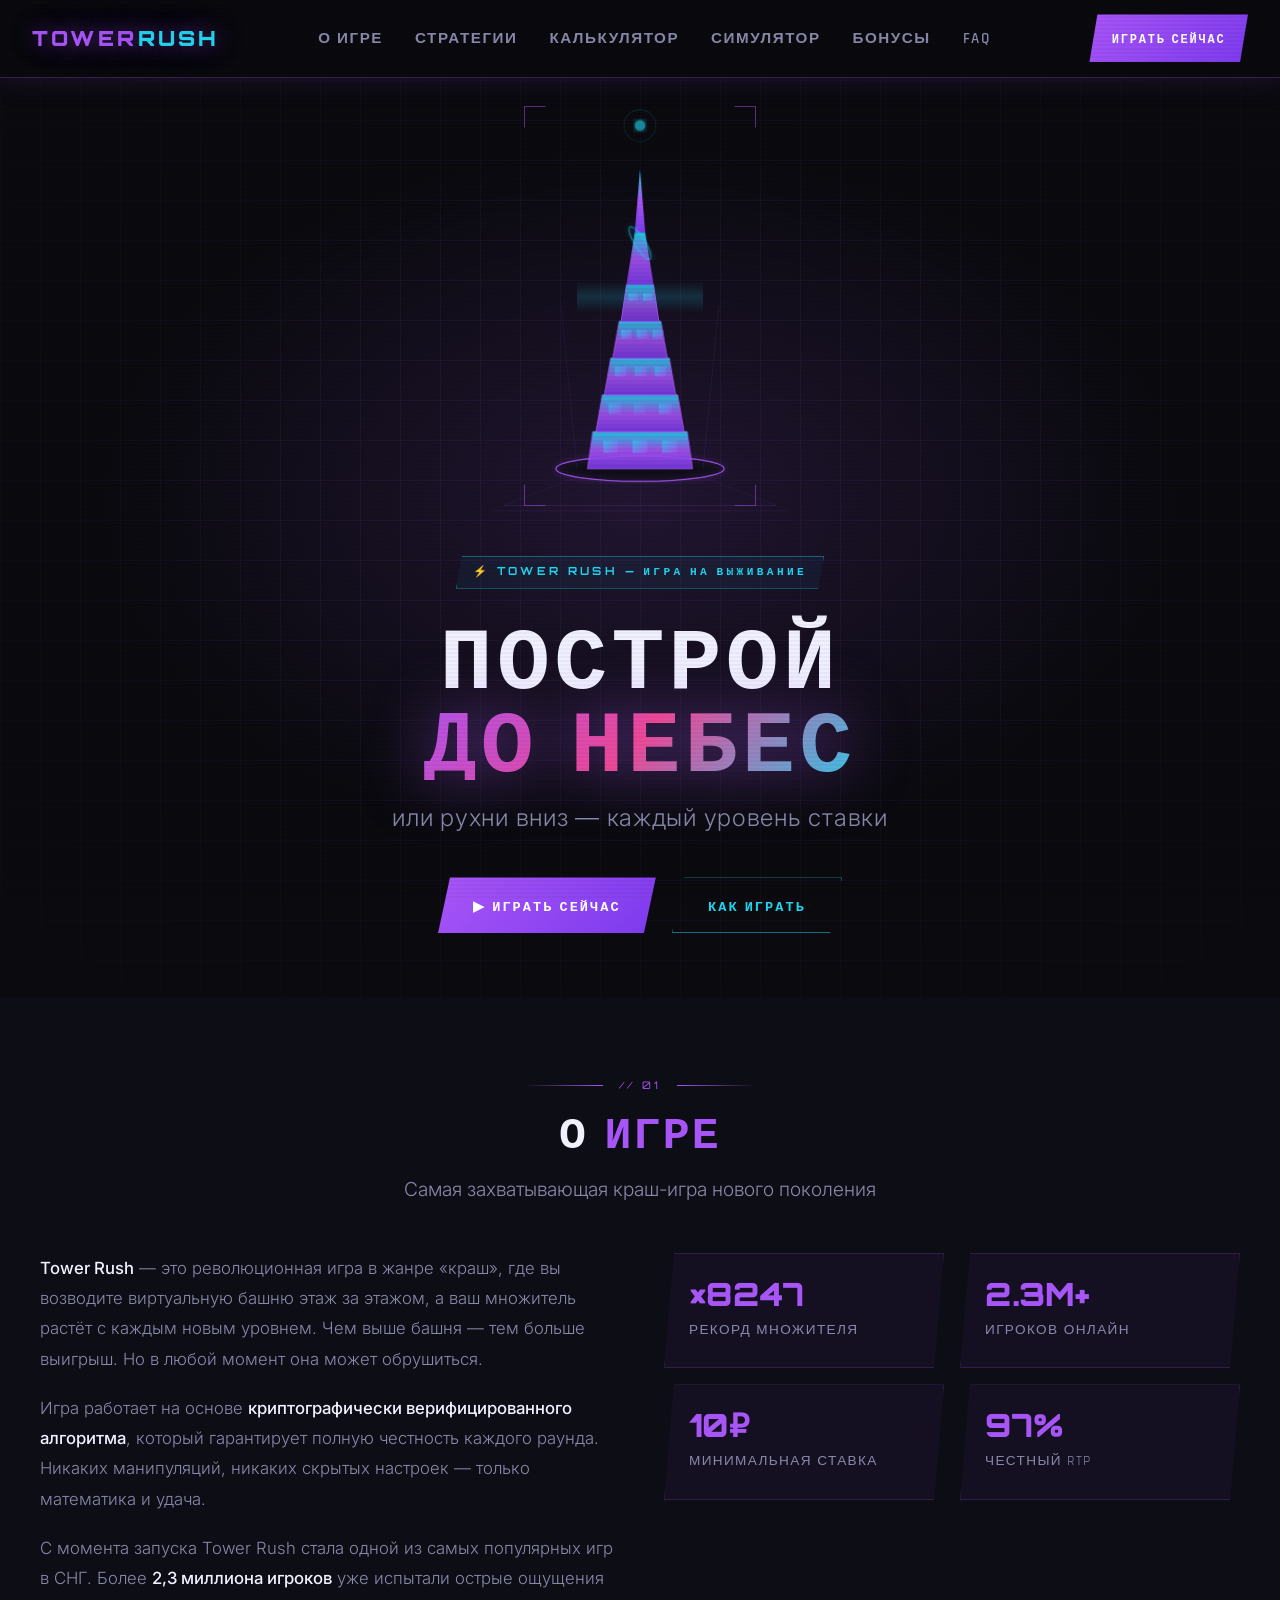
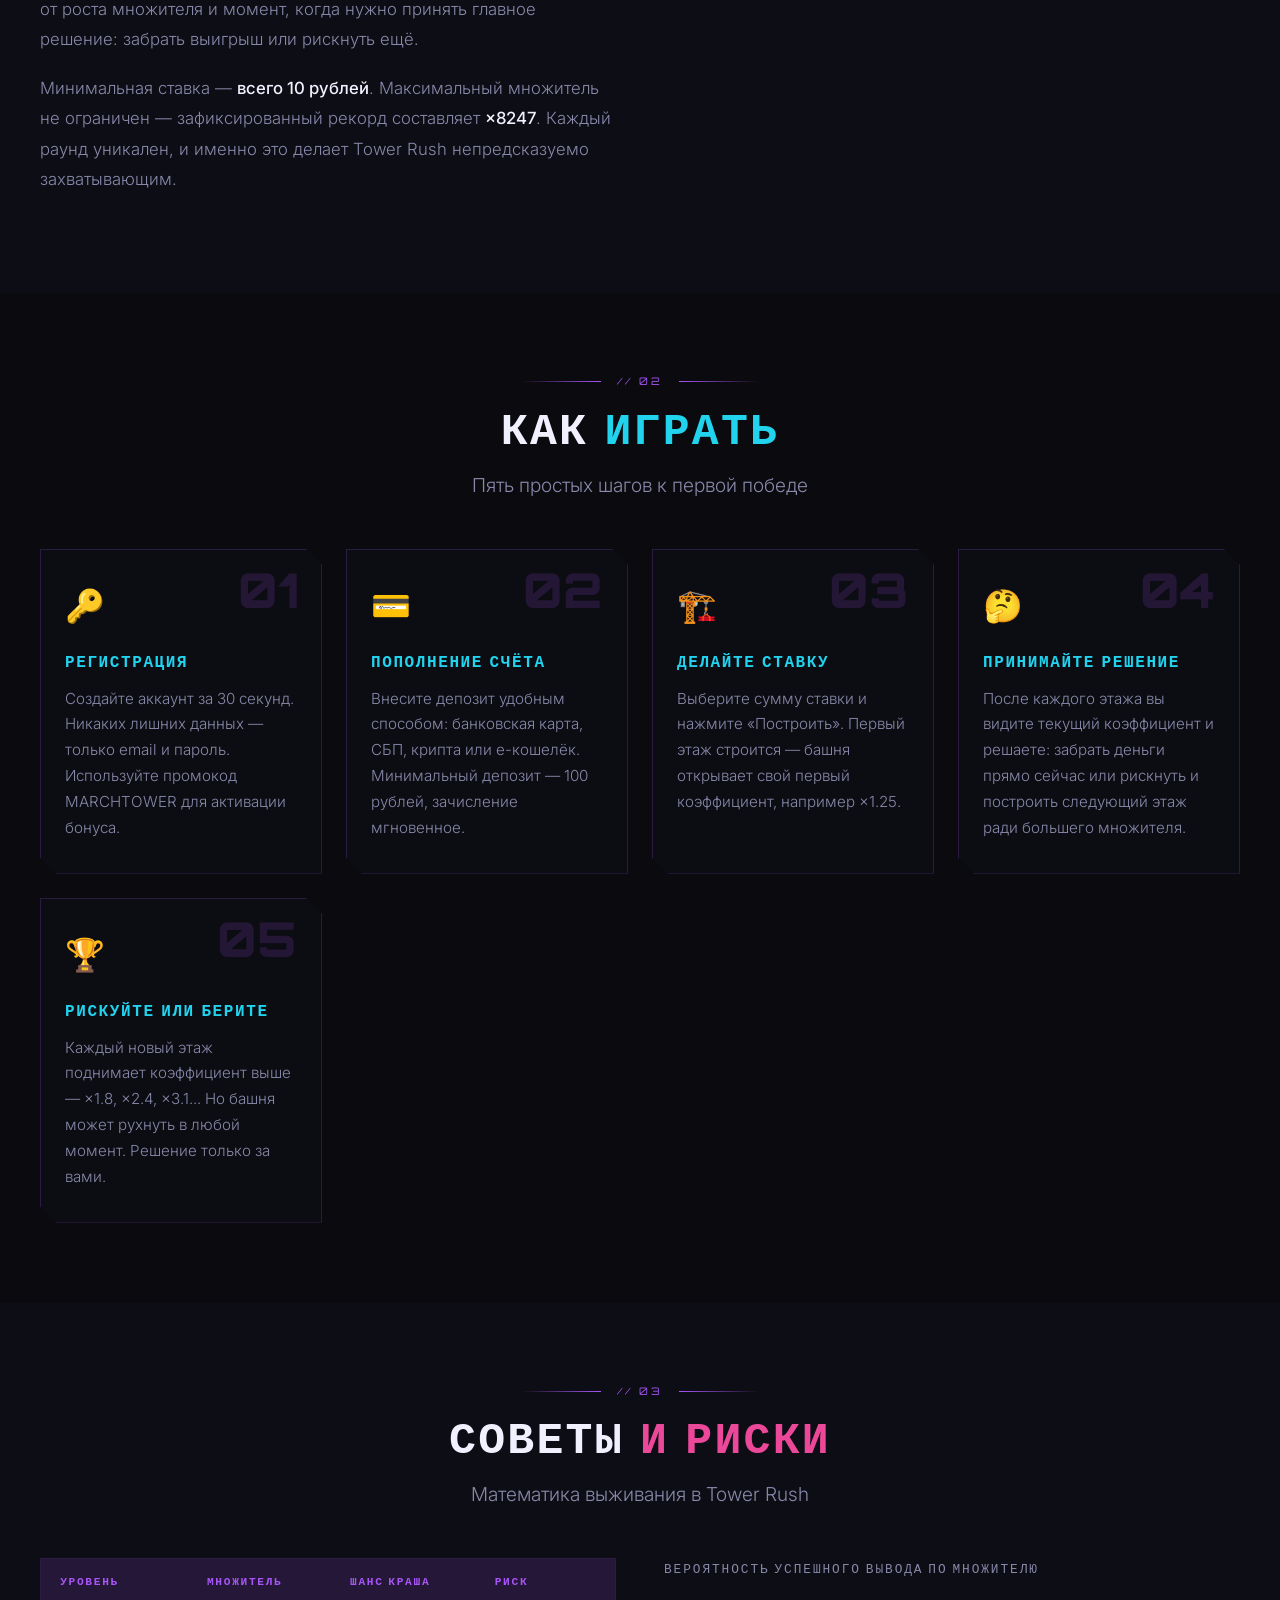
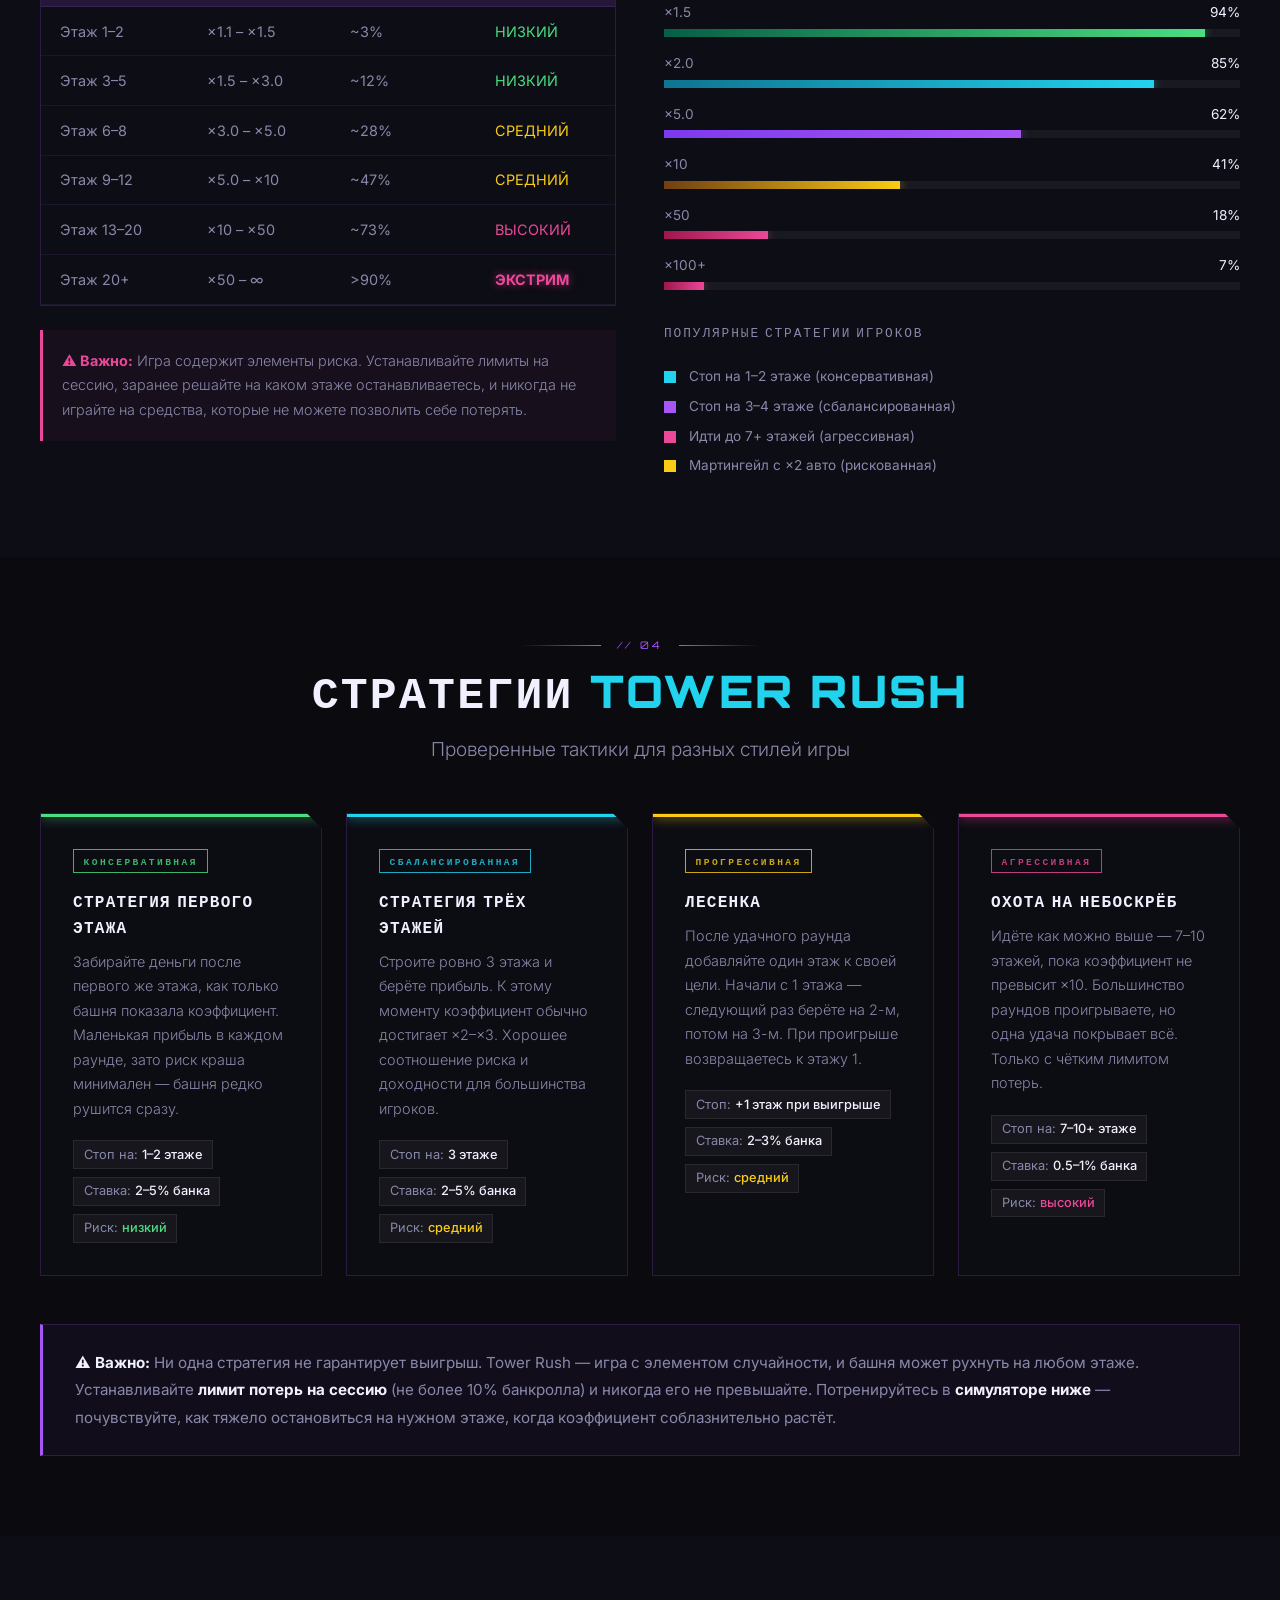
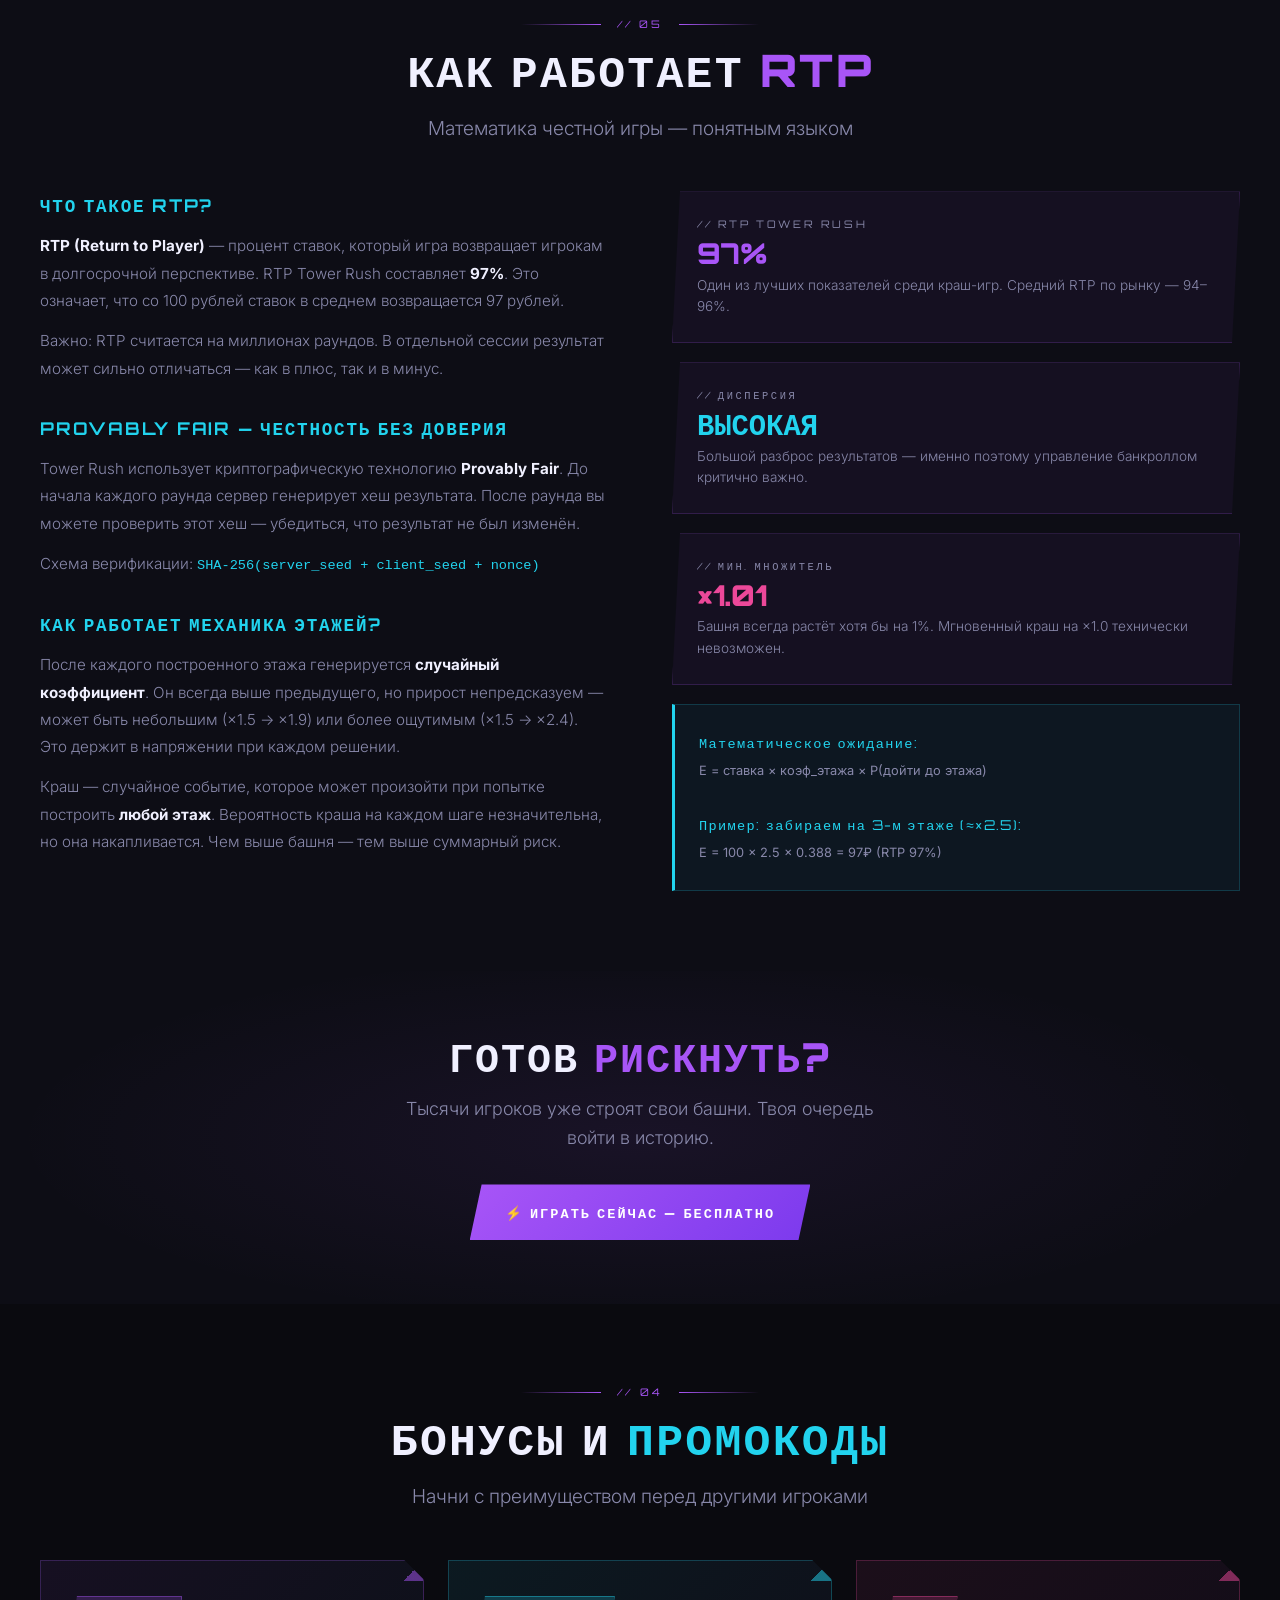
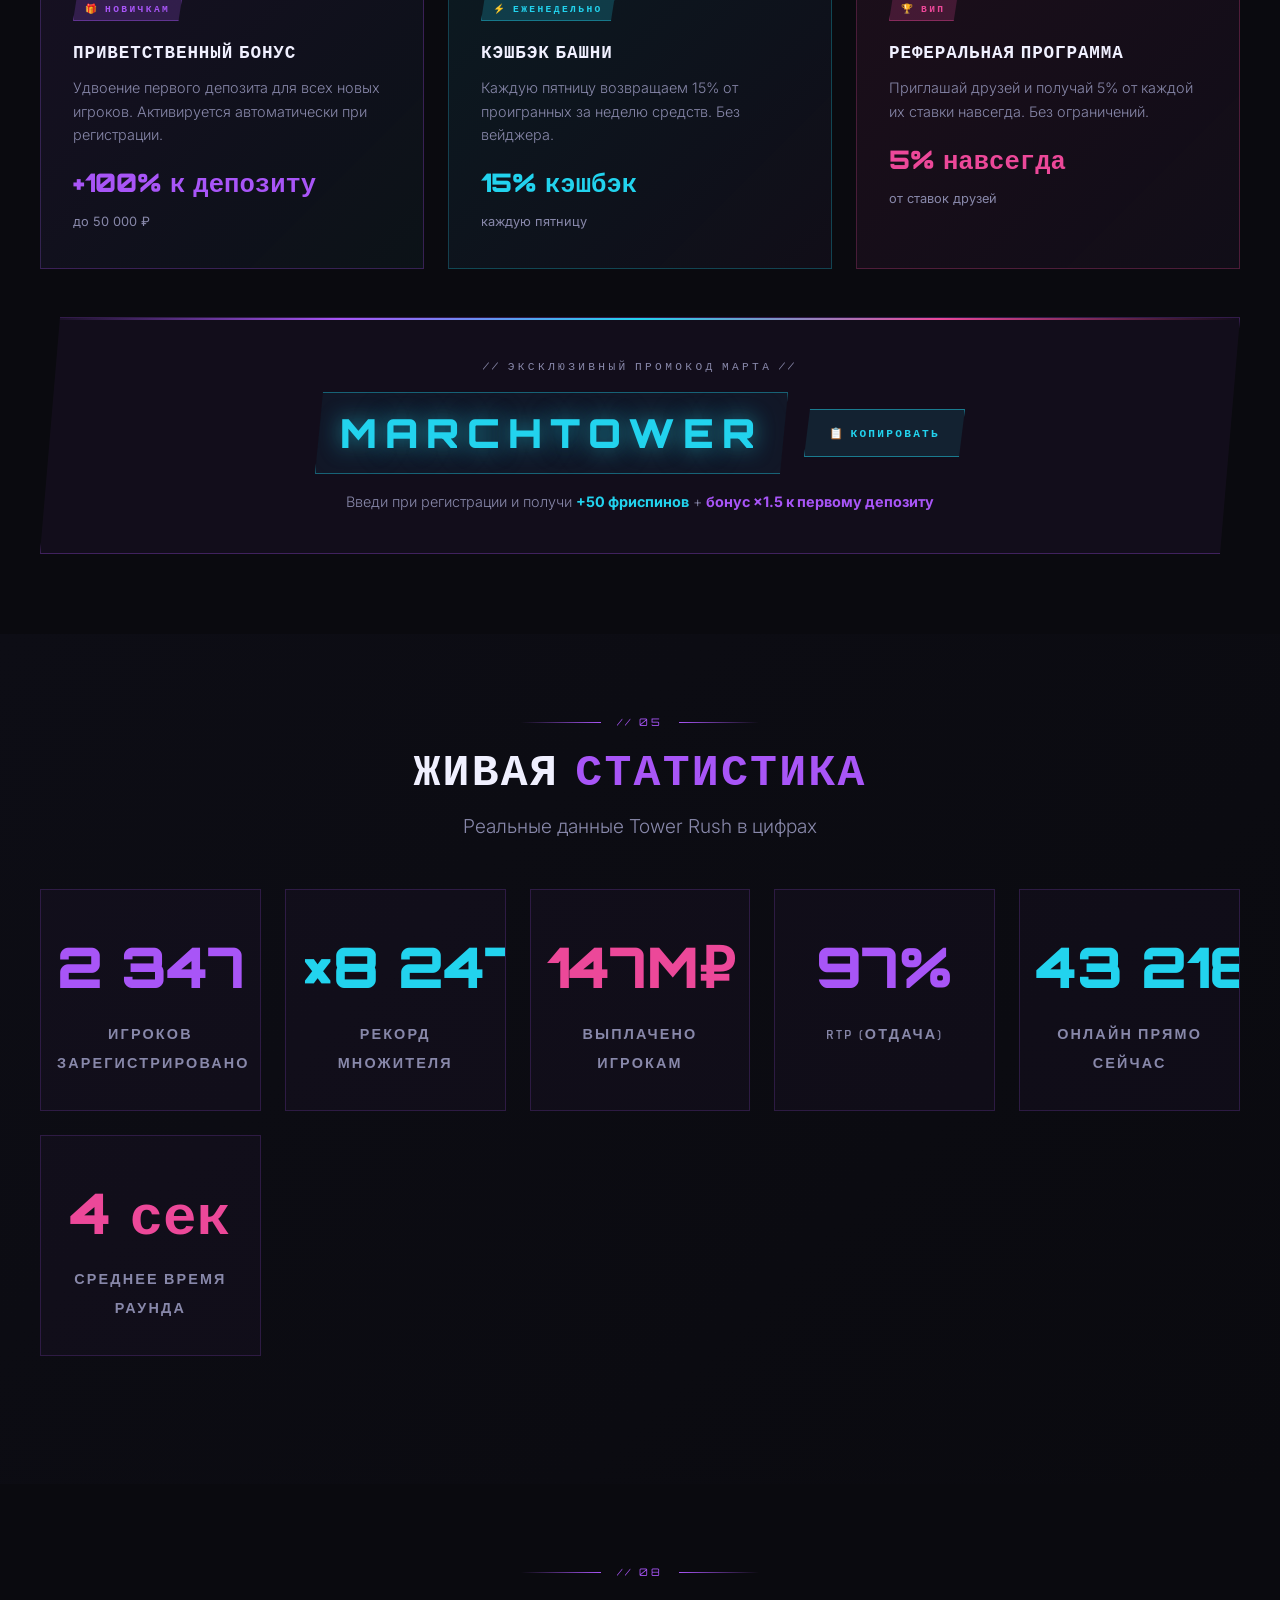
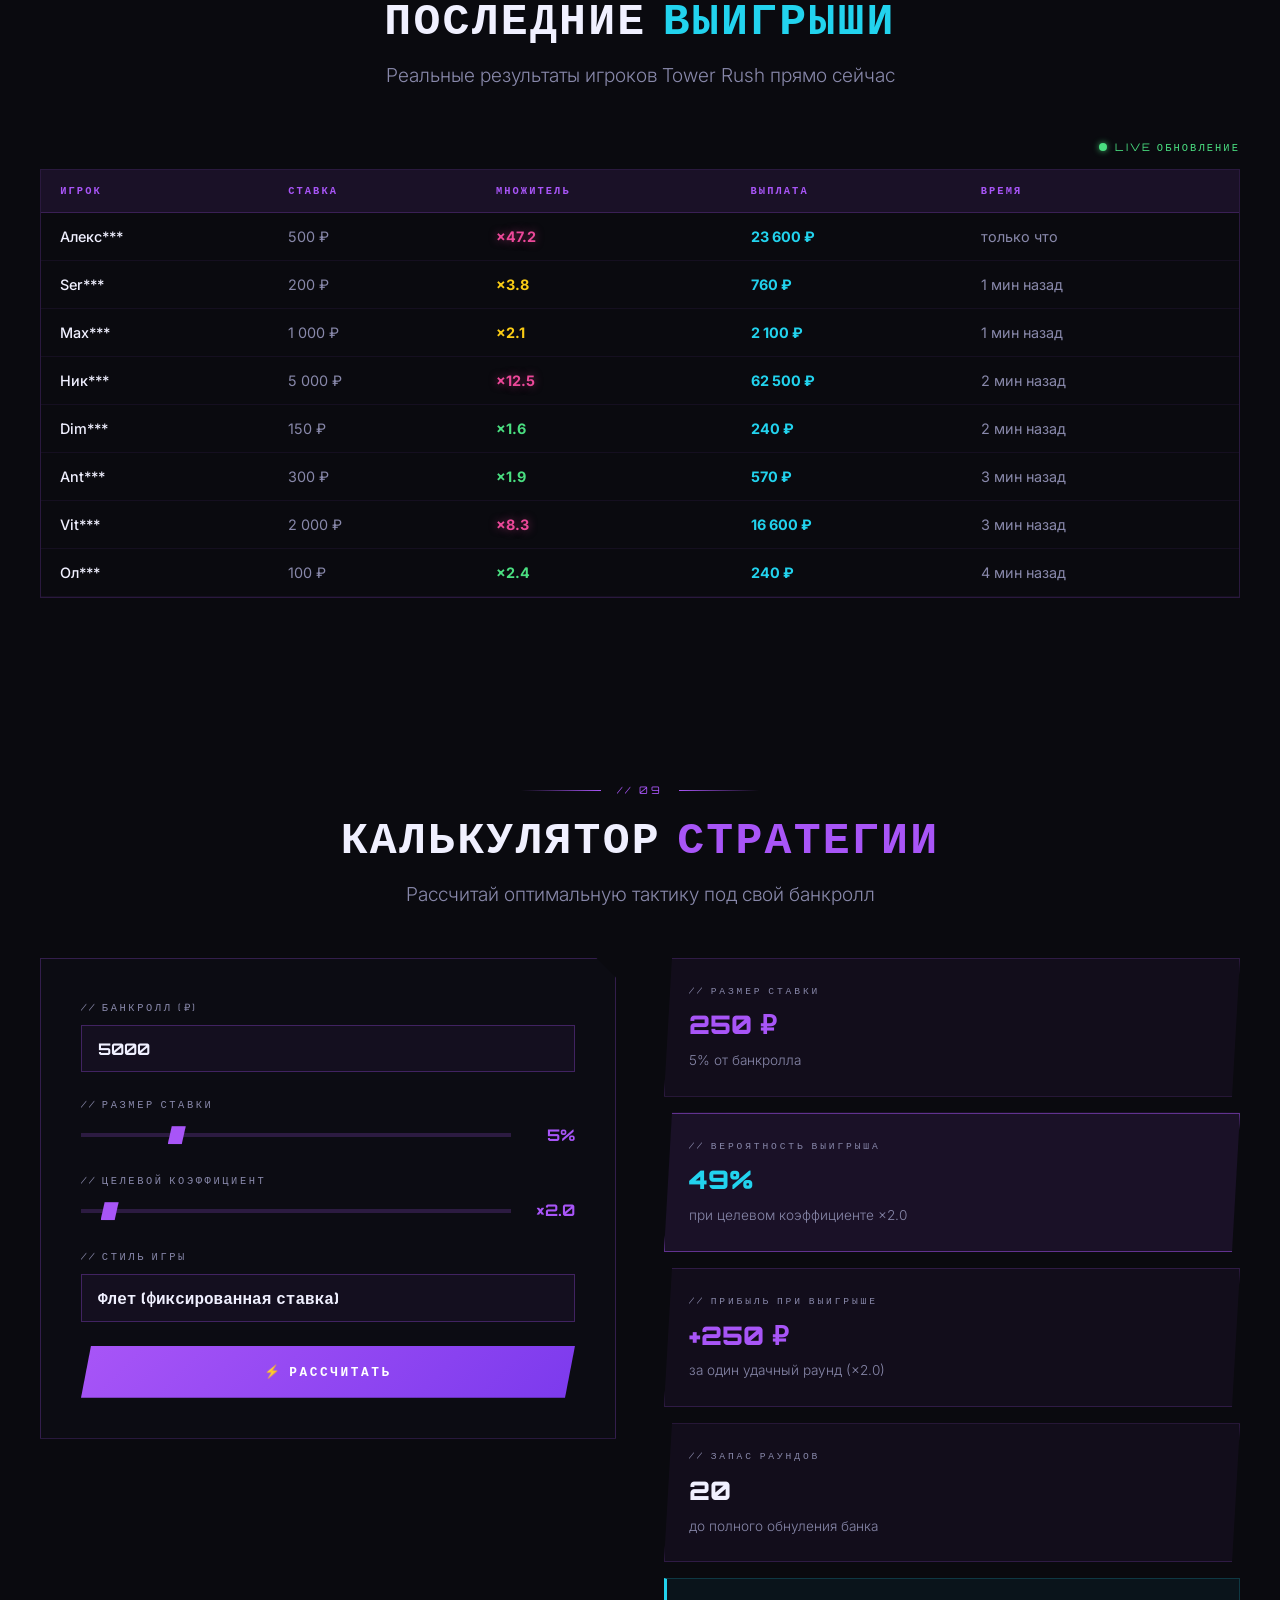
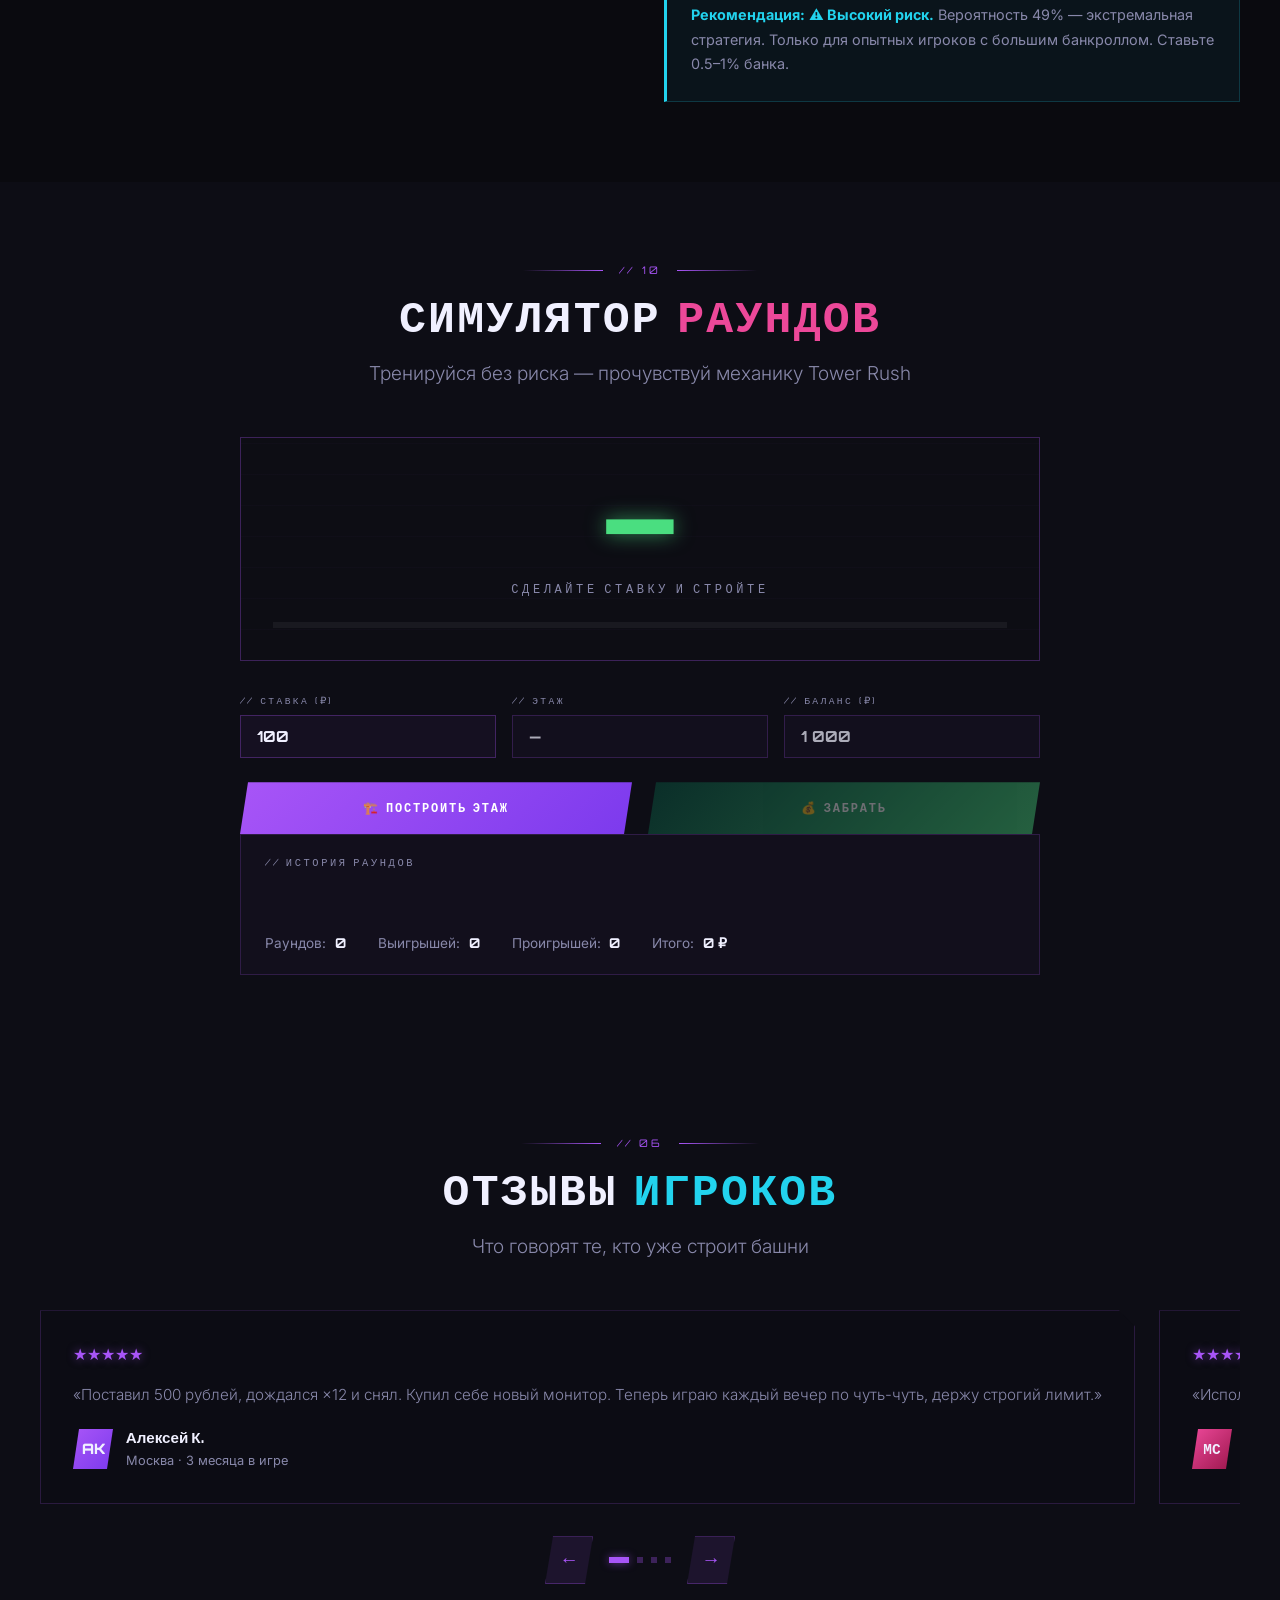
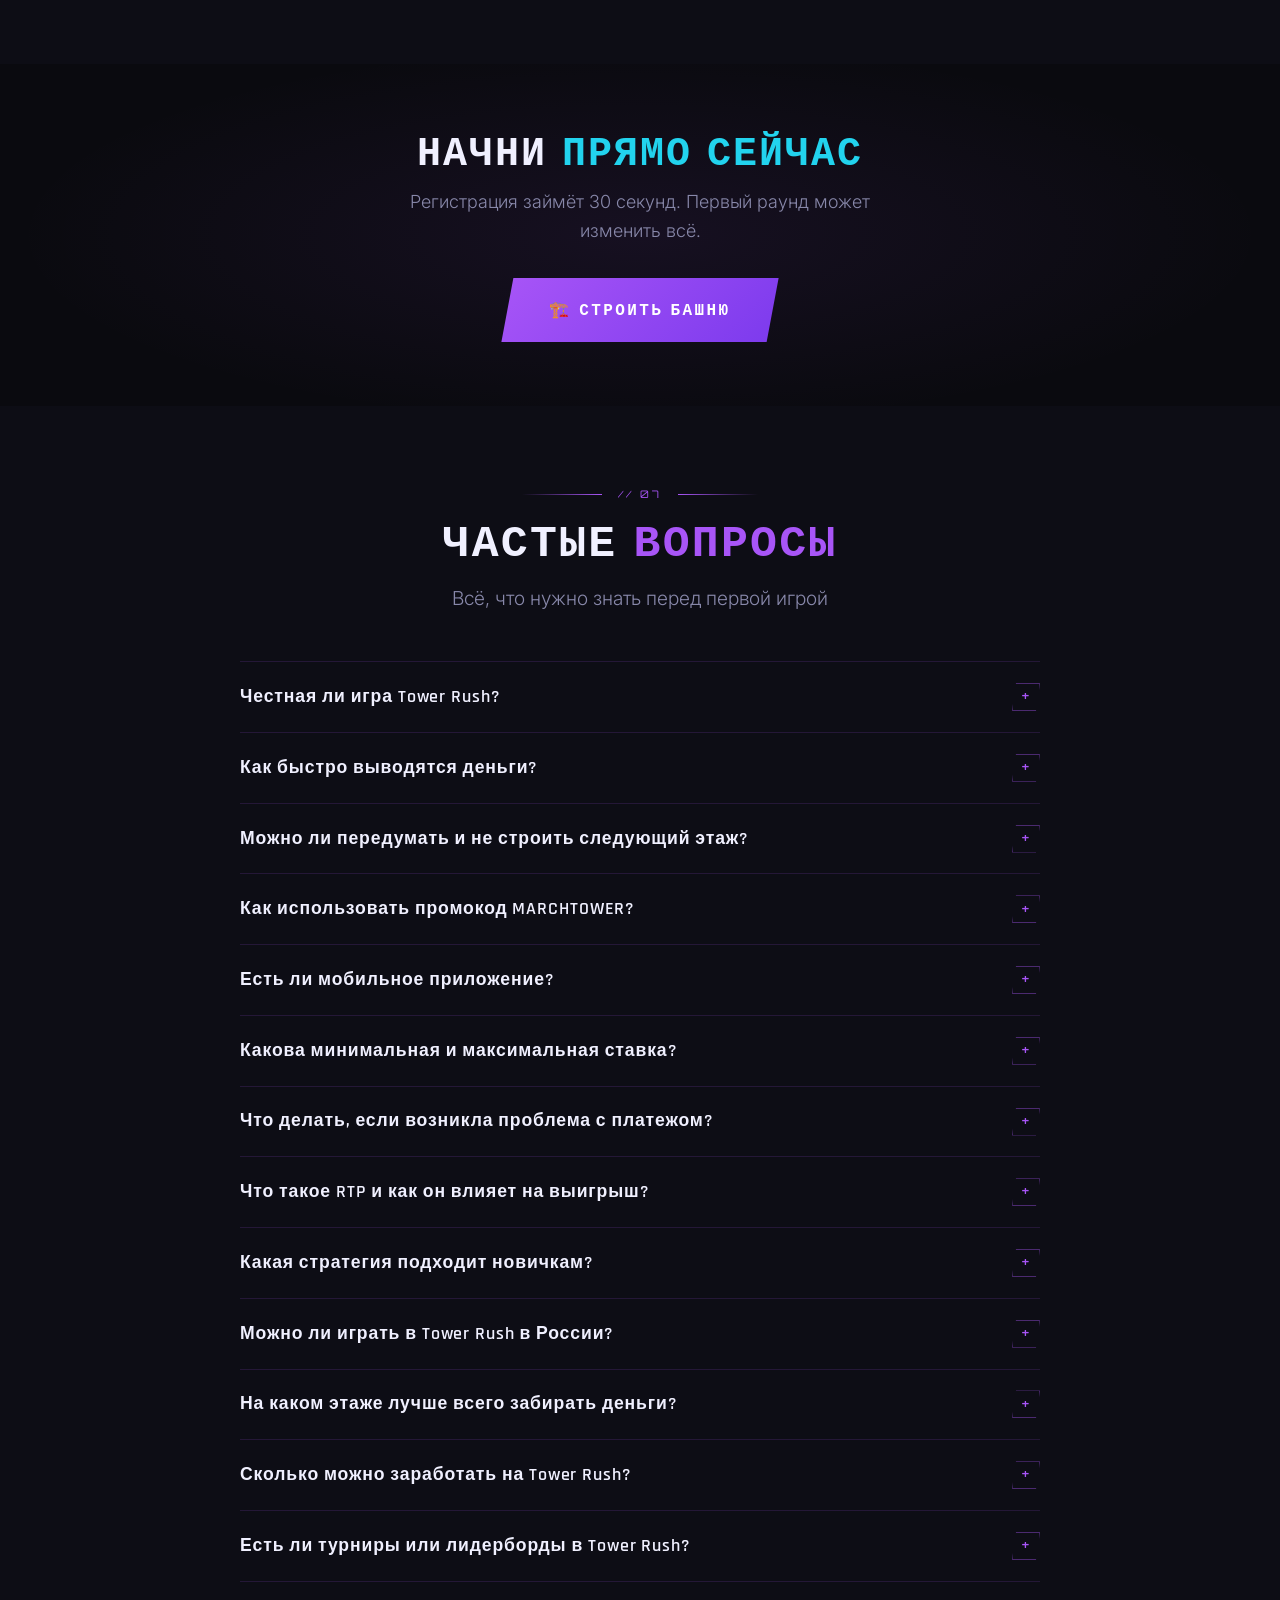
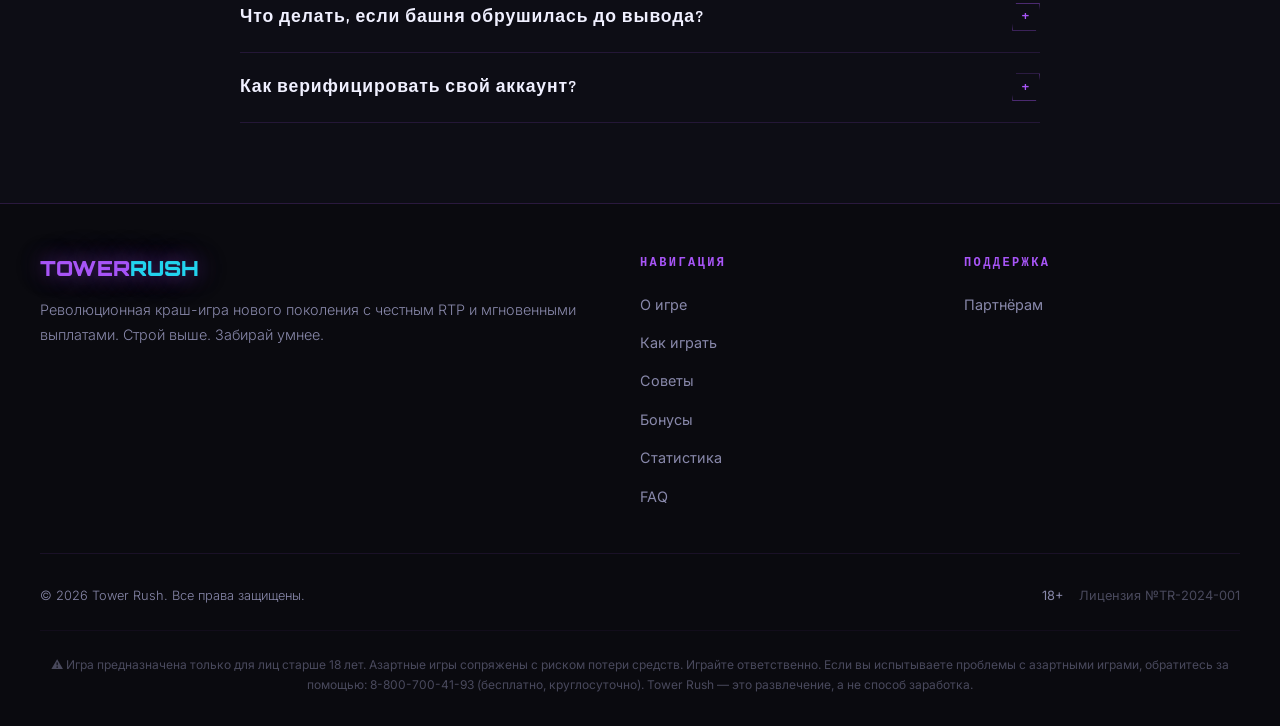
==== commit 550bf560: "Fix simulator: increase crash rate to 20%, reduce multiplier growth Co-Authored-By: Claude Sonnet 4." ====
--- a/index.html
+++ b/index.html
@@ -386,19 +386,19 @@
         <span class="step-num">03</span>
         <span class="step-icon">🏗️</span>
         <h3>ДЕЛАЙТЕ СТАВКУ</h3>
-        <p>Выберите сумму ставки перед началом раунда. Можно поставить сразу на два исхода с разными параметрами авто-вывода.</p>
+        <p>Выберите сумму ставки и нажмите «Построить». Первый этаж строится — башня открывает свой первый коэффициент, например ×1.25.</p>
       </div>
       <div class="step-card reveal">
         <span class="step-num">04</span>
-        <span class="step-icon">📈</span>
-        <h3>СЛЕДИТЕ ЗА РОСТОМ</h3>
-        <p>Башня начинает расти — вместе с ней растёт ваш множитель. ×1.5, ×2, ×5, ×10... Чем дольше держите — тем больше возможный выигрыш.</p>
+        <span class="step-icon">🤔</span>
+        <h3>ПРИНИМАЙТЕ РЕШЕНИЕ</h3>
+        <p>После каждого этажа вы видите текущий коэффициент и решаете: забрать деньги прямо сейчас или рискнуть и построить следующий этаж ради большего множителя.</p>
       </div>
       <div class="step-card reveal">
         <span class="step-num">05</span>
-        <span class="step-icon">⚡</span>
-        <h3>ВЫВОДИТЕ ВОВРЕМЯ</h3>
-        <p>Нажмите «Забрать» до обрушения башни. Или настройте авто-вывод на нужном коэффициенте. Главное — не упустить момент!</p>
+        <span class="step-icon">🏆</span>
+        <h3>РИСКУЙТЕ ИЛИ БЕРИТЕ</h3>
+        <p>Каждый новый этаж поднимает коэффициент выше — ×1.8, ×2.4, ×3.1... Но башня может рухнуть в любой момент. Решение только за вами.</p>
       </div>
     </div>
   </div>
@@ -436,7 +436,7 @@
         </div>
         <div style="margin-top:1.5rem; padding: 1.2rem; background: rgba(236,72,153,0.05); border-left: 3px solid var(--pink);">
           <p style="color:var(--gray); font-size:0.9rem; font-family:'Inter',sans-serif; font-weight:300; line-height:1.7;">
-            <strong style="color:var(--pink);">⚠ Важно:</strong> Игра содержит элементы риска. Устанавливайте лимиты на сессию, используйте авто-вывод и никогда не играйте на средства, которые не можете позволить себе потерять.
+            <strong style="color:var(--pink);">⚠ Важно:</strong> Игра содержит элементы риска. Устанавливайте лимиты на сессию, заранее решайте на каком этаже останавливаетесь, и никогда не играйте на средства, которые не можете позволить себе потерять.
           </p>
         </div>
       </div>
@@ -472,15 +472,15 @@
           <div style="display:flex; flex-direction:column; gap:0.5rem;">
             <div style="display:flex; align-items:center; gap:0.8rem;">
               <div style="width:12px; height:12px; background:var(--cyan); flex-shrink:0;"></div>
-              <span style="font-size:0.85rem; color:var(--gray); font-family:'Inter',sans-serif;">Авто-вывод ×1.5 (консервативная)</span>
+              <span style="font-size:0.85rem; color:var(--gray); font-family:'Inter',sans-serif;">Стоп на 1–2 этаже (консервативная)</span>
             </div>
             <div style="display:flex; align-items:center; gap:0.8rem;">
               <div style="width:12px; height:12px; background:var(--purple); flex-shrink:0;"></div>
-              <span style="font-size:0.85rem; color:var(--gray); font-family:'Inter',sans-serif;">Авто-вывод ×2–×3 (сбалансированная)</span>
+              <span style="font-size:0.85rem; color:var(--gray); font-family:'Inter',sans-serif;">Стоп на 3–4 этаже (сбалансированная)</span>
             </div>
             <div style="display:flex; align-items:center; gap:0.8rem;">
               <div style="width:12px; height:12px; background:var(--pink); flex-shrink:0;"></div>
-              <span style="font-size:0.85rem; color:var(--gray); font-family:'Inter',sans-serif;">Ручной вывод на ×5+ (агрессивная)</span>
+              <span style="font-size:0.85rem; color:var(--gray); font-family:'Inter',sans-serif;">Идти до 7+ этажей (агрессивная)</span>
             </div>
             <div style="display:flex; align-items:center; gap:0.8rem;">
               <div style="width:12px; height:12px; background:#facc15; flex-shrink:0;"></div>
@@ -504,47 +504,47 @@
     <div class="strategy-grid">
       <div class="strategy-card reveal" style="--card-color: #4ade80">
         <span class="strategy-tag" style="color:#4ade80">КОНСЕРВАТИВНАЯ</span>
-        <h3>СТРАТЕГИЯ ЧЕРЕПАХИ</h3>
-        <p>Ставьте авто-вывод на ×1.5 и играйте стабильно. 94% вероятность успеха в каждом раунде. Подходит для длинных сессий — банкролл растёт медленно, но надёжно.</p>
+        <h3>СТРАТЕГИЯ ПЕРВОГО ЭТАЖА</h3>
+        <p>Забирайте деньги после первого же этажа, как только башня показала коэффициент. Маленькая прибыль в каждом раунде, зато риск краша минимален — башня редко рушится сразу.</p>
         <div class="strategy-params">
-          <div class="s-param">Авто-вывод: <span>×1.5</span></div>
-          <div class="s-param">Ставка: <span>1–2% банка</span></div>
+          <div class="s-param">Стоп на: <span>1–2 этаже</span></div>
+          <div class="s-param">Ставка: <span>2–5% банка</span></div>
           <div class="s-param">Риск: <span style="color:#4ade80">низкий</span></div>
         </div>
       </div>
       <div class="strategy-card reveal" style="--card-color: #22d3ee">
         <span class="strategy-tag" style="color:#22d3ee">СБАЛАНСИРОВАННАЯ</span>
-        <h3>СТРАТЕГИЯ 2/3</h3>
-        <p>Две ставки на ×2 и одна на ×5. Первые две покрывают потери, третья — приносит прибыль. Оптимальное соотношение риска и доходности по статистике Tower Rush.</p>
+        <h3>СТРАТЕГИЯ ТРЁХ ЭТАЖЕЙ</h3>
+        <p>Строите ровно 3 этажа и берёте прибыль. К этому моменту коэффициент обычно достигает ×2–×3. Хорошее соотношение риска и доходности для большинства игроков.</p>
         <div class="strategy-params">
-          <div class="s-param">Авто-вывод: <span>×2 / ×5</span></div>
+          <div class="s-param">Стоп на: <span>3 этаже</span></div>
           <div class="s-param">Ставка: <span>2–5% банка</span></div>
           <div class="s-param">Риск: <span style="color:#facc15">средний</span></div>
         </div>
       </div>
       <div class="strategy-card reveal" style="--card-color: #facc15">
         <span class="strategy-tag" style="color:#facc15">ПРОГРЕССИВНАЯ</span>
-        <h3>ОБРАТНЫЙ МАРТИНГЕЙЛ</h3>
-        <p>После каждого выигрыша удваивайте ставку, после проигрыша — возвращайтесь к базовой. Позволяет «поймать серию» и выйти с хорошей прибылью при правильном тайминге.</p>
+        <h3>ЛЕСЕНКА</h3>
+        <p>После удачного раунда добавляйте один этаж к своей цели. Начали с 1 этажа — следующий раз берёте на 2-м, потом на 3-м. При проигрыше возвращаетесь к этажу 1.</p>
         <div class="strategy-params">
-          <div class="s-param">Авто-вывод: <span>×2</span></div>
-          <div class="s-param">Ставка: <span>удвоение при выигрыше</span></div>
+          <div class="s-param">Стоп: <span>+1 этаж при выигрыше</span></div>
+          <div class="s-param">Ставка: <span>2–3% банка</span></div>
           <div class="s-param">Риск: <span style="color:#facc15">средний</span></div>
         </div>
       </div>
       <div class="strategy-card reveal" style="--card-color: #ec4899">
         <span class="strategy-tag" style="color:#ec4899">АГРЕССИВНАЯ</span>
-        <h3>ОХОТНИК НА БОЛЬШОЙ ИКС</h3>
-        <p>Маленькие ставки, но цель — ×10 и выше. Одна сработавшая из десяти покрывает все потери. Требует железных нервов и чёткого лимита потерь на сессию.</p>
+        <h3>ОХОТА НА НЕБОСКРЁБ</h3>
+        <p>Идёте как можно выше — 7–10 этажей, пока коэффициент не превысит ×10. Большинство раундов проигрываете, но одна удача покрывает всё. Только с чётким лимитом потерь.</p>
         <div class="strategy-params">
-          <div class="s-param">Авто-вывод: <span>×10+</span></div>
+          <div class="s-param">Стоп на: <span>7–10+ этаже</span></div>
           <div class="s-param">Ставка: <span>0.5–1% банка</span></div>
           <div class="s-param">Риск: <span style="color:#ec4899">высокий</span></div>
         </div>
       </div>
     </div>
     <div class="strategy-warn reveal">
-      <strong>⚠ Важно:</strong> Ни одна стратегия не гарантирует выигрыш. Tower Rush — игра с элементом случайности. Устанавливайте <strong>лимит потерь на сессию</strong> (не более 10% банкролла) и никогда его не превышайте. Используйте симулятор ниже для тренировки без реальных денег.
+      <strong>⚠ Важно:</strong> Ни одна стратегия не гарантирует выигрыш. Tower Rush — игра с элементом случайности, и башня может рухнуть на любом этаже. Устанавливайте <strong>лимит потерь на сессию</strong> (не более 10% банкролла) и никогда его не превышайте. Потренируйтесь в <strong>симуляторе ниже</strong> — почувствуйте, как тяжело остановиться на нужном этаже, когда коэффициент соблазнительно растёт.
     </div>
   </div>
 </section>
@@ -567,9 +567,9 @@
         <p>Tower Rush использует криптографическую технологию <strong>Provably Fair</strong>. До начала каждого раунда сервер генерирует хеш результата. После раунда вы можете проверить этот хеш — убедиться, что результат не был изменён.</p>
         <p>Схема верификации: <code style="color:var(--cyan);font-size:0.85rem;">SHA-256(server_seed + client_seed + nonce)</code></p>
 
-        <h3>КАК ФОРМИРУЕТСЯ МНОЖИТЕЛЬ?</h3>
-        <p>Множитель рассчитывается по формуле с использованием случайного числа из криптографического генератора (CSPRNG). Нет возможности предсказать крэш заранее — ни у игроков, ни у платформы.</p>
-        <p>Среднее время до краша: <strong>~3.5 этажа</strong>. Но реальные раунды могут идти от ×1.0 (мгновенный краш) до ×8000+ (рекорд).</p>
+        <h3>КАК РАБОТАЕТ МЕХАНИКА ЭТАЖЕЙ?</h3>
+        <p>После каждого построенного этажа генерируется <strong>случайный коэффициент</strong>. Он всегда выше предыдущего, но прирост непредсказуем — может быть небольшим (×1.5 → ×1.9) или более ощутимым (×1.5 → ×2.4). Это держит в напряжении при каждом решении.</p>
+        <p>Краш — случайное событие, которое может произойти при попытке построить <strong>любой этаж</strong>. Вероятность краша на каждом шаге незначительна, но она накапливается. Чем выше башня — тем выше суммарный риск.</p>
       </div>
       <div class="rtp-visual reveal">
         <div class="rtp-card">
@@ -589,9 +589,9 @@
         </div>
         <div class="rtp-formula">
           Математическое ожидание:<br>
-          <span>E = ставка × множитель × вероятность_вывода</span><br><br>
-          При ×2 авто-вывод:<br>
-          <span>E = 100 × 2 × 0.485 = 97₽ (RTP 97%)</span>
+          <span>E = ставка × коэф_этажа × P(дойти до этажа)</span><br><br>
+          Пример: забираем на 3-м этаже (≈×2.5):<br>
+          <span>E = 100 × 2.5 × 0.388 = 97₽ (RTP 97%)</span>
         </div>
       </div>
     </div>
@@ -750,7 +750,7 @@
           </div>
         </div>
         <div class="calc-field">
-          <label class="calc-label" for="calcMult">// Цель авто-вывода</label>
+          <label class="calc-label" for="calcMult">// Целевой коэффициент</label>
           <div class="calc-range-wrap">
             <input class="calc-range" type="range" id="calcMult" min="11" max="200" value="20" step="1" oninput="document.getElementById('calcMultVal').textContent='×'+(this.value/10).toFixed(1); calcUpdate()">
             <span class="calc-range-val" id="calcMultVal">×2.0</span>
@@ -805,8 +805,8 @@
     </div>
     <div class="sim-wrapper reveal">
       <div class="sim-display">
-        <div class="sim-multiplier green" id="simMult">×1.00</div>
-        <div class="sim-status" id="simStatus">ОЖИДАНИЕ СТАРТА</div>
+        <div class="sim-multiplier green" id="simMult">—</div>
+        <div class="sim-status" id="simStatus">СДЕЛАЙТЕ СТАВКУ И СТРОЙТЕ</div>
         <div class="sim-bar-wrap">
           <div class="sim-bar" id="simBar" style="width:0%"></div>
         </div>
@@ -817,8 +817,8 @@
           <input class="sim-input" type="number" id="simBet" value="100" min="10" max="10000">
         </div>
         <div class="sim-ctrl-group">
-          <span class="sim-ctrl-label">// Авто-вывод</span>
-          <input class="sim-input" type="number" id="simAutoOut" value="2.0" min="1.1" max="100" step="0.1">
+          <span class="sim-ctrl-label">// Этаж</span>
+          <input class="sim-input" type="text" id="simFloor" value="—" readonly style="cursor:default; opacity:0.7;">
         </div>
         <div class="sim-ctrl-group">
           <span class="sim-ctrl-label">// Баланс (₽)</span>
@@ -826,7 +826,7 @@
         </div>
       </div>
       <div class="sim-action-row">
-        <button class="sim-btn sim-btn-start" id="simStartBtn" onclick="simStart()">▶ НАЧАТЬ РАУНД</button>
+        <button class="sim-btn sim-btn-start" id="simStartBtn" onclick="simBuildFloor()">🏗️ ПОСТРОИТЬ ЭТАЖ</button>
         <button class="sim-btn sim-btn-cashout" id="simCashoutBtn" onclick="simCashout()" disabled>💰 ЗАБРАТЬ</button>
       </div>
       <div class="sim-history">
@@ -871,7 +871,7 @@
         </div>
         <div class="review-card">
           <div class="review-stars">★★★★☆</div>
-          <p class="review-text">«Честная игра, быстрые выплаты. Удалось поймать раунд ×341 — именно в тот момент, когда хотел выйти пораньше. Держу авто-вывод на ×2.»</p>
+          <p class="review-text">«Честная игра, быстрые выплаты. Построил 9 этажей подряд, взял ×341 — именно в тот момент, когда хотел остановиться раньше. Теперь всегда заставляю себя выходить на 3–4 этаже.»</p>
           <div class="review-author">
             <div class="review-avatar avatar-cyan">ДЛ</div>
             <div><p class="review-name">Дима Л.</p><p class="review-meta">Екб · 7 месяцев в игре</p></div>
@@ -945,10 +945,10 @@
       </div>
       <div class="faq-item">
         <div class="faq-q" onclick="toggleFaq(this)">
-          <span>Что такое авто-вывод и как его настроить?</span>
-          <div class="faq-icon">+</div>
-        </div>
-        <div class="faq-a"><div class="faq-a-inner">Авто-вывод — функция, которая автоматически фиксирует выигрыш при достижении заданного множителя. Например, если вы поставили ×3, система заберёт деньги, когда башня достигнет этого уровня, даже если вы отвлеклись. Настраивается в поле «Авто» перед каждым раундом.</div></div>
+          <span>Можно ли передумать и не строить следующий этаж?</span>
+          <div class="faq-icon">+</div>
+        </div>
+        <div class="faq-a"><div class="faq-a-inner">Да — именно в этом и суть Tower Rush. После каждого построенного этажа вы видите новый коэффициент и <strong>сами решаете</strong>: нажать «Забрать» и зафиксировать выигрыш, или нажать «Построить» снова. Никакой гонки со временем — игра ждёт вашего решения столько, сколько нужно. Это главное отличие от обычных краш-игр.</div></div>
       </div>
       <div class="faq-item">
         <div class="faq-q" onclick="toggleFaq(this)">
@@ -1001,10 +1001,10 @@
       </div>
       <div class="faq-item">
         <div class="faq-q" onclick="toggleFaq(this)">
-          <span>Как работает авто-вывод и почему он важен?</span>
-          <div class="faq-icon">+</div>
-        </div>
-        <div class="faq-a"><div class="faq-a-inner">Авто-вывод — ваш главный инструмент дисциплины. Вы заранее задаёте множитель (например, ×2.5), и система автоматически фиксирует выигрыш, когда башня достигает этой отметки. Это исключает эмоциональные решения — главную причину потерь у большинства игроков. <strong>Рекомендуем всегда использовать авто-вывод</strong>, особенно при ставках выше 500 рублей.</div></div>
+          <span>На каком этаже лучше всего забирать деньги?</span>
+          <div class="faq-icon">+</div>
+        </div>
+        <div class="faq-a"><div class="faq-a-inner">Универсального ответа нет — всё зависит от вашей стратегии. <strong>Для новичков</strong>: забирайте на 2–3 этаже, пока коэффициент ~×2–×3. <strong>Для опытных</strong>: определите лимит заранее (например, «иду не выше 5 этажа») и придерживайтесь его вне зависимости от результата. Главная ошибка — говорить себе «ещё один этаж» раз за разом. Именно в этот момент башни и рушатся.</div></div>
       </div>
       <div class="faq-item">
         <div class="faq-q" onclick="toggleFaq(this)">
@@ -1219,7 +1219,7 @@
 
     document.getElementById('rBetSize').textContent = betSize.toLocaleString('ru') + ' ₽';
     document.getElementById('rWinProb').textContent = winProb + '%';
-    document.getElementById('rWinProbSub').textContent = 'при автовыводе ×' + multRaw.toFixed(1);
+    document.getElementById('rWinProbSub').textContent = 'при целевом коэффициенте ×' + multRaw.toFixed(1);
     document.getElementById('rProfit').textContent = '+' + profit.toLocaleString('ru') + ' ₽';
     document.getElementById('rProfitSub').textContent = 'за один удачный раунд (×' + multRaw.toFixed(1) + ')';
     document.getElementById('rRounds').textContent = rounds;
@@ -1236,108 +1236,116 @@
   document.getElementById('calcBankroll').addEventListener('input', calcUpdate);
   calcUpdate();
 
-  // ===== СИМУЛЯТОР РАУНДОВ =====
-  let simRunning = false;
-  let simInterval = null;
-  let simCurrentMult = 1.0;
-  let simCrashAt = 1.0;
+  // ===== СИМУЛЯТОР РАУНДОВ (пошаговая механика Tower Rush) =====
   let simBalance = 1000;
   let simTotalRounds = 0, simWinCount = 0, simLossCount = 0, simPnlTotal = 0;
-  let simCashedOut = false;
-
-  function simGenCrash() {
-    // Генерирует множитель краша (экспоненциальное распределение, RTP ~97%)
-    const r = Math.random();
-    if (r < 0.01) return 1.0; // 1% мгновенный краш
-    return Math.max(1.01, +(1 / (1 - Math.random() * 0.97)).toFixed(2));
-  }
+  // Состояние текущего раунда
+  let simInRound = false;
+  let simCurrentFloor = 0;
+  let simCurrentMult = 1.0;
+  let simBetAmount = 0;
 
   function simColorClass(m) {
     if (m < 2) return 'green';
-    if (m < 5) return 'yellow';
-    if (m < 10) return 'orange';
+    if (m < 4) return 'yellow';
+    if (m < 8) return 'orange';
     return 'red';
   }
 
-  function simUpdateDisplay(mult, status, crashed) {
+  // Генерирует коэффициент следующего этажа
+  // Рост плавный: +15% до +40% за этаж. Если 1-й этаж ×1.4, 2-й ~×1.8–×2.0
+  function simNextMult(current) {
+    const growth = 0.15 + Math.random() * 0.25; // +15% до +40%
+    return +(current * (1 + growth)).toFixed(2);
+  }
+
+  // Вероятность краша ~20% за попытку построить этаж
+  // Это значит: до 3 этажа доходит ~51%, до 5 — ~33%, до 10 — ~11%, до 18 — ~1.5%
+  function simCrashChance() {
+    return Math.random() < 0.20;
+  }
+
+  function simUpdateDisplay(multText, status, crashed) {
     const el = document.getElementById('simMult');
-    el.textContent = '×' + mult.toFixed(2);
-    el.className = 'sim-multiplier ' + (crashed ? 'crashed' : simColorClass(mult));
+    el.textContent = multText;
+    if (crashed) {
+      el.className = 'sim-multiplier crashed';
+    } else if (simInRound) {
+      el.className = 'sim-multiplier ' + simColorClass(simCurrentMult);
+    } else {
+      el.className = 'sim-multiplier green';
+    }
     document.getElementById('simStatus').textContent = status;
-    const pct = Math.min(100, ((mult - 1) / (simCrashAt - 1)) * 100);
-    document.getElementById('simBar').style.width = Math.max(0, pct) + '%';
-  }
-
-  function simStart() {
-    if (simRunning) return;
-    const bet = parseFloat(document.getElementById('simBet').value) || 100;
-    const autoOut = parseFloat(document.getElementById('simAutoOut').value) || 2.0;
-    if (bet > simBalance) {
-      document.getElementById('simStatus').textContent = 'НЕДОСТАТОЧНО СРЕДСТВ';
+    const barPct = simCurrentFloor > 0 ? Math.min(100, simCurrentFloor * 12) : 0;
+    document.getElementById('simBar').style.width = barPct + '%';
+    if (document.getElementById('simFloor')) {
+      document.getElementById('simFloor').value = simCurrentFloor > 0 ? simCurrentFloor + ' эт.' : '—';
+    }
+  }
+
+  function simBuildFloor() {
+    const betInput = parseFloat(document.getElementById('simBet').value) || 100;
+
+    // Первый этаж — начинаем раунд, списываем ставку
+    if (!simInRound) {
+      if (betInput > simBalance) {
+        document.getElementById('simStatus').textContent = 'НЕДОСТАТОЧНО СРЕДСТВ';
+        return;
+      }
+      simBetAmount = betInput;
+      simBalance -= simBetAmount;
+      document.getElementById('simBalance').value = simBalance.toLocaleString('ru');
+      simInRound = true;
+      simCurrentFloor = 0;
+      simCurrentMult = 1.0;
+    }
+
+    // Попытка построить следующий этаж
+    if (simCrashChance()) {
+      // КРАШ
+      simInRound = false;
+      simTotalRounds++;
+      simLossCount++;
+      simPnlTotal -= simBetAmount;
+      simUpdateDisplay('💥 КРАШ', '💥 БАШНЯ РУХНУЛА НА ' + (simCurrentFloor + 1) + '-М ЭТАЖЕ', true);
+      simAddHistory(simCurrentMult, false, simBetAmount, simCurrentFloor);
+      document.getElementById('simCashoutBtn').disabled = true;
+      simCurrentFloor = 0;
+      simCurrentMult = 1.0;
+      simUpdateStats();
       return;
     }
-    simBalance -= bet;
-    document.getElementById('simBalance').value = simBalance.toLocaleString('ru');
-    simCrashAt = simGenCrash();
-    simCurrentMult = 1.0;
-    simRunning = true;
-    simCashedOut = false;
-    document.getElementById('simStartBtn').disabled = true;
+
+    // Этаж построен успешно
+    simCurrentFloor++;
+    simCurrentMult = simCurrentFloor === 1 ? simNextMult(1.0) : simNextMult(simCurrentMult);
+    simUpdateDisplay('×' + simCurrentMult.toFixed(2), 'ЭТАЖ ' + simCurrentFloor + ' ПОСТРОЕН — ЗАБРАТЬ ИЛИ РИСКНУТЬ?', false);
     document.getElementById('simCashoutBtn').disabled = false;
-    simUpdateDisplay(1.0, 'БАШНЯ РАСТЁТ...', false);
-
-    simInterval = setInterval(() => {
-      simCurrentMult = +(simCurrentMult * 1.03).toFixed(2);
-      simUpdateDisplay(simCurrentMult, 'БАШНЯ РАСТЁТ...', false);
-
-      // Авто-вывод
-      if (!simCashedOut && simCurrentMult >= autoOut) {
-        simCashout();
-        return;
-      }
-
-      // Краш
-      if (simCurrentMult >= simCrashAt) {
-        clearInterval(simInterval);
-        simRunning = false;
-        if (!simCashedOut) {
-          simUpdateDisplay(simCrashAt, '💥 КРАШ!', true);
-          simAddHistory(simCrashAt, false, bet);
-          simWinCount; simLossCount++;
-          simPnlTotal -= bet;
-        }
-        document.getElementById('simStartBtn').disabled = false;
-        document.getElementById('simCashoutBtn').disabled = true;
-        simUpdateStats();
-      }
-    }, 80);
   }
 
   function simCashout() {
-    if (!simRunning || simCashedOut) return;
-    simCashedOut = true;
-    clearInterval(simInterval);
-    simRunning = false;
-    const bet = parseFloat(document.getElementById('simBet').value) || 100;
-    const payout = Math.round(bet * simCurrentMult);
+    if (!simInRound) return;
+    const payout = Math.round(simBetAmount * simCurrentMult);
     simBalance += payout;
     document.getElementById('simBalance').value = simBalance.toLocaleString('ru');
-    simUpdateDisplay(simCurrentMult, '✅ ВЫВЕДЕНО!', false);
-    simAddHistory(simCurrentMult, true, bet, payout);
+    simUpdateDisplay('×' + simCurrentMult.toFixed(2), '✅ ЗАБРАЛ НА ' + simCurrentFloor + '-М ЭТАЖЕ (+' + (payout - simBetAmount).toLocaleString('ru') + ' ₽)', false);
+    simAddHistory(simCurrentMult, true, simBetAmount, simCurrentFloor, payout);
     simWinCount++;
-    simPnlTotal += payout - bet;
     simTotalRounds++;
-    document.getElementById('simStartBtn').disabled = false;
+    simPnlTotal += payout - simBetAmount;
+    simInRound = false;
+    simCurrentFloor = 0;
+    simCurrentMult = 1.0;
     document.getElementById('simCashoutBtn').disabled = true;
     simUpdateStats();
   }
 
-  function simAddHistory(mult, win, bet, payout) {
-    if (!win) simTotalRounds++;
+  function simAddHistory(mult, win, bet, floor, payout) {
     const list = document.getElementById('simHistoryList');
     const item = document.createElement('div');
     item.className = 'sim-history-item ' + (win ? 'win' : 'loss');
-    item.textContent = (win ? '+' : '') + (win ? (payout - bet) : -bet).toLocaleString('ru') + '₽ ×' + mult.toFixed(2);
+    const delta = win ? (payout - bet) : -bet;
+    item.textContent = (delta >= 0 ? '+' : '') + delta.toLocaleString('ru') + '₽ ×' + mult.toFixed(2) + ' [эт.' + floor + ']';
     list.insertBefore(item, list.firstChild);
     if (list.children.length > 20) list.removeChild(list.lastChild);
   }
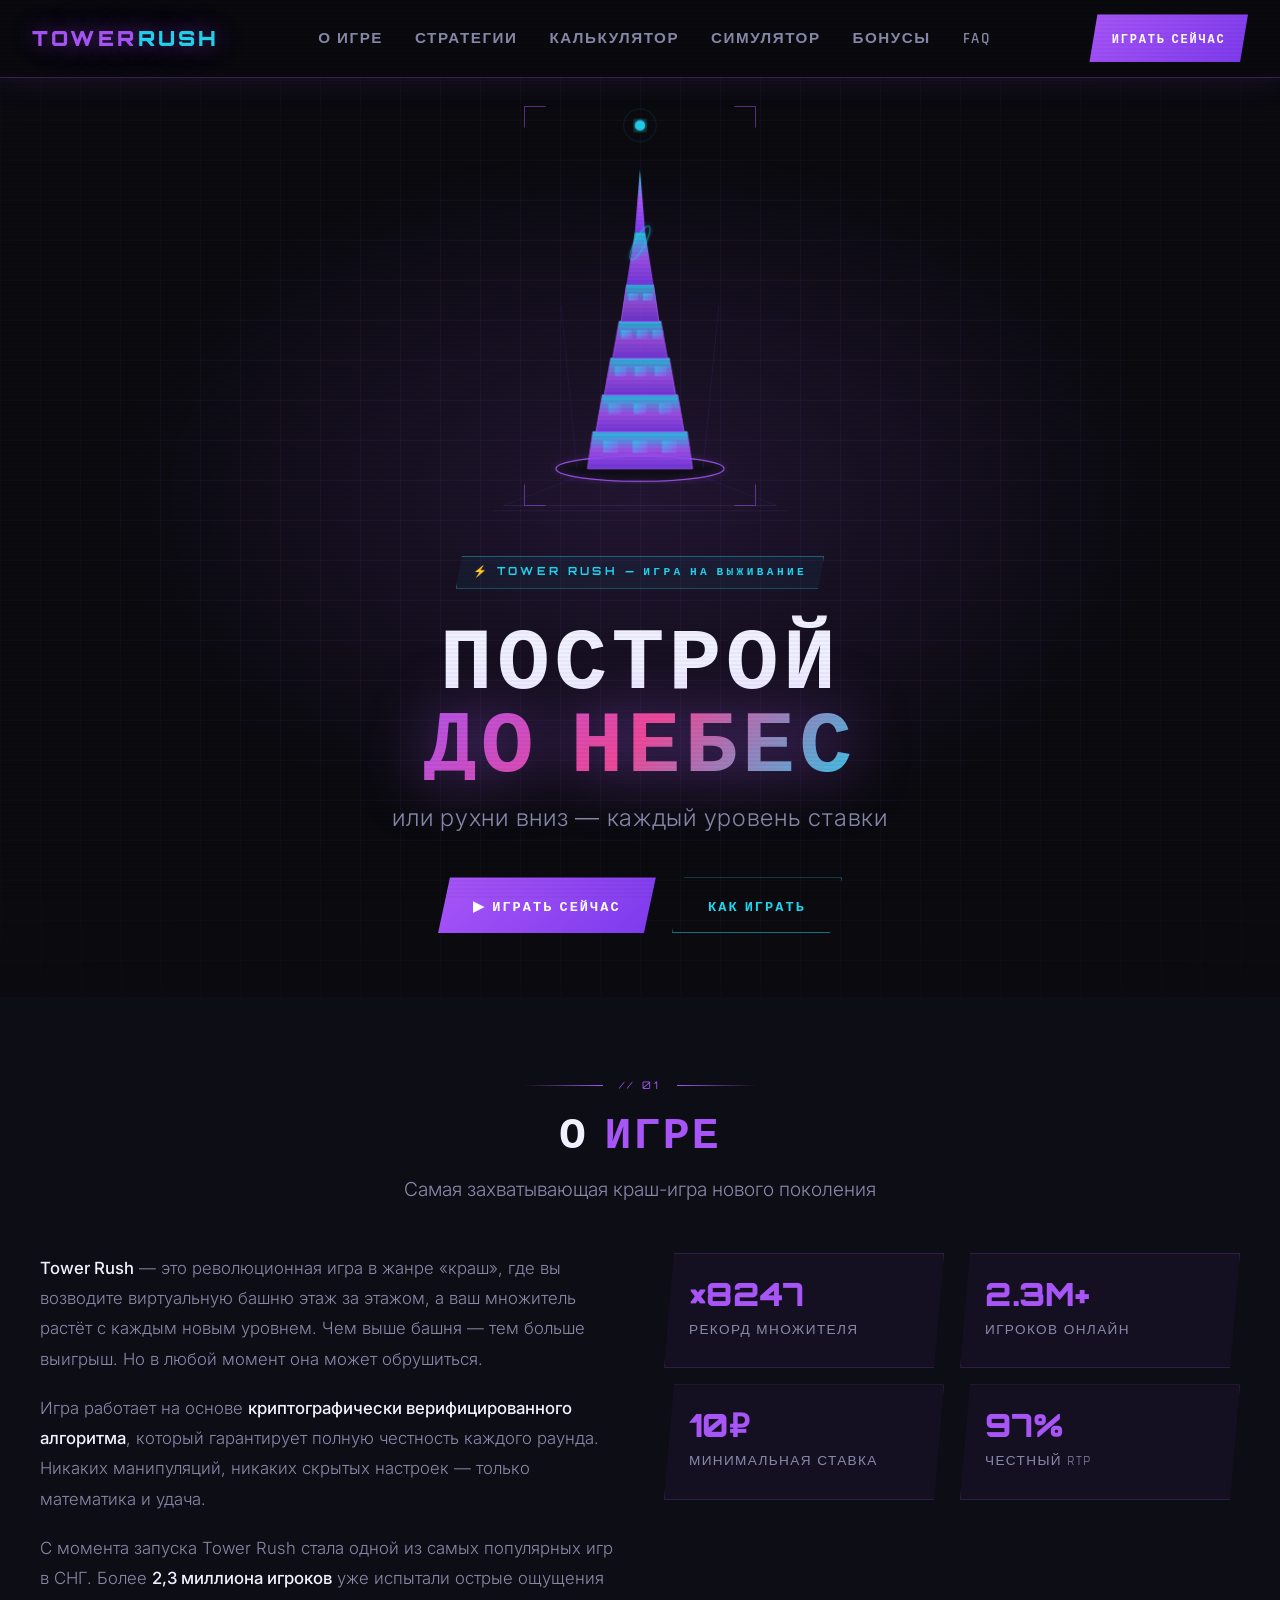
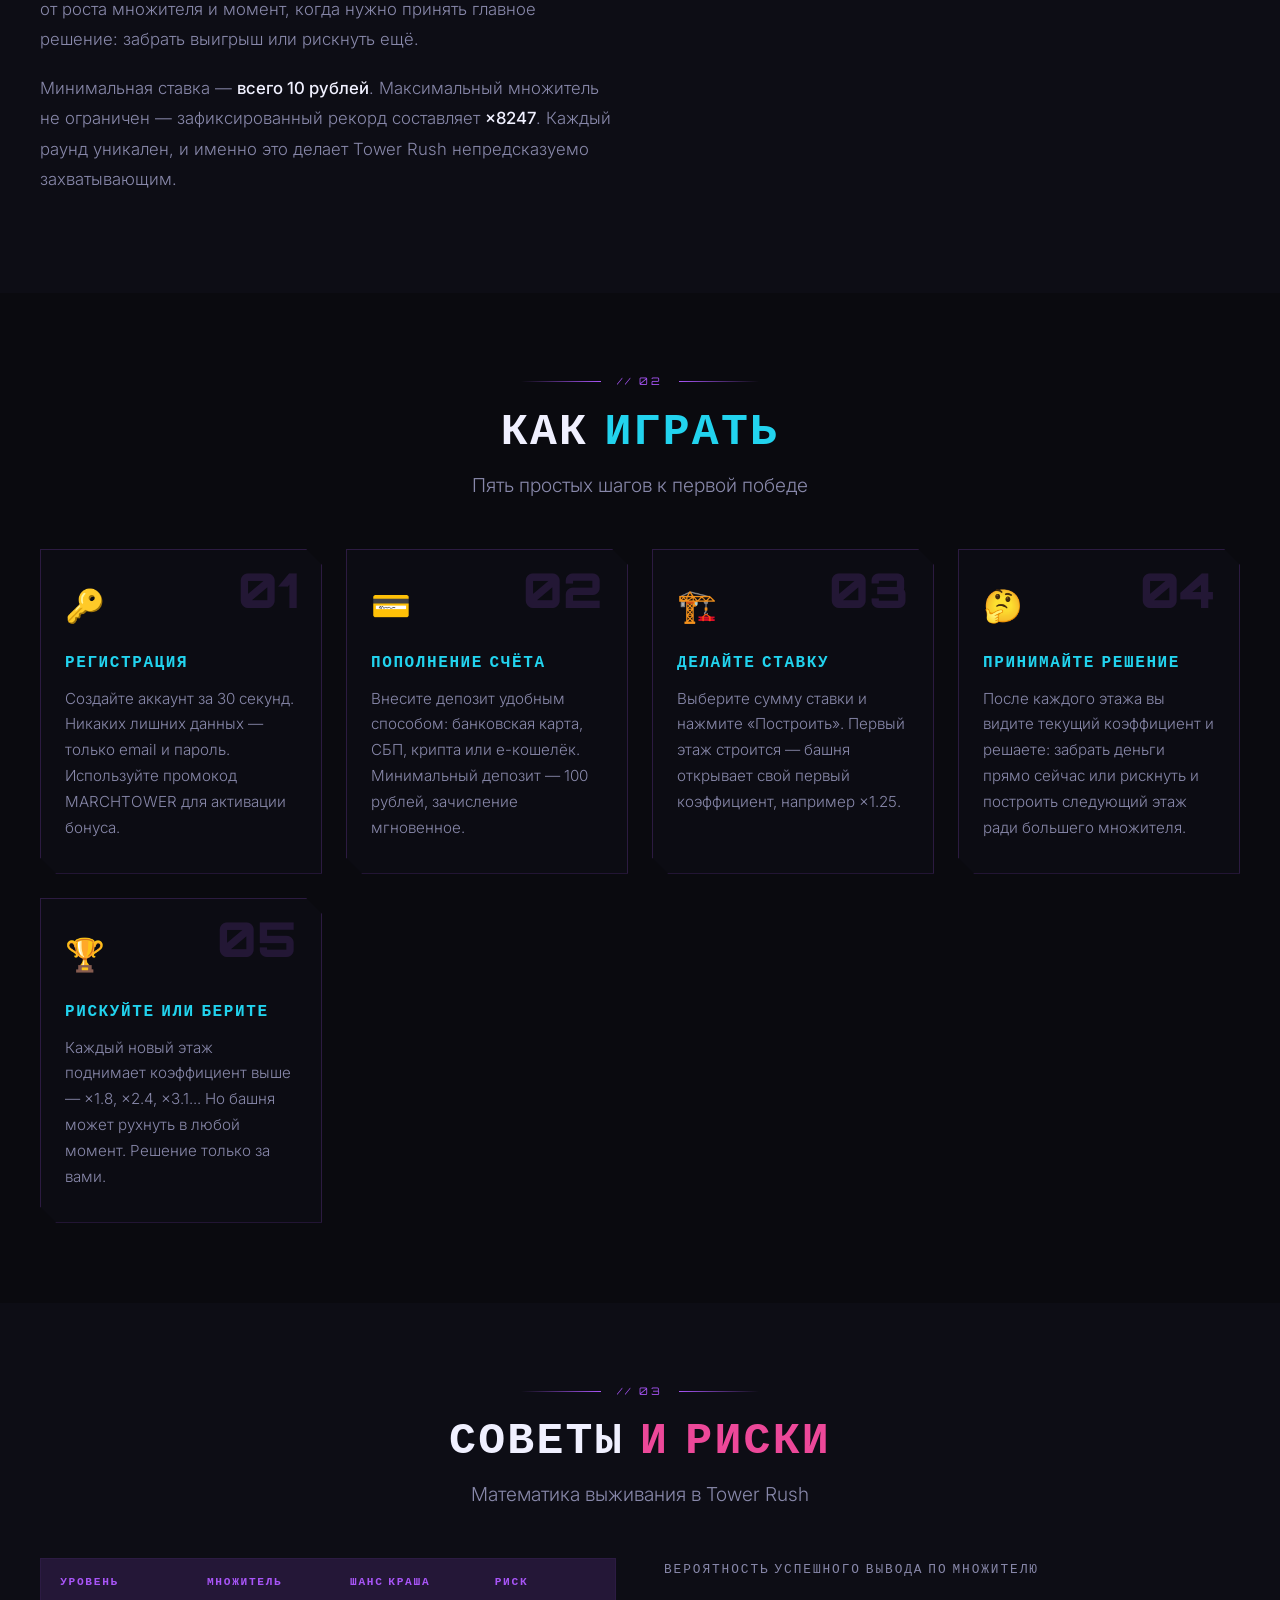
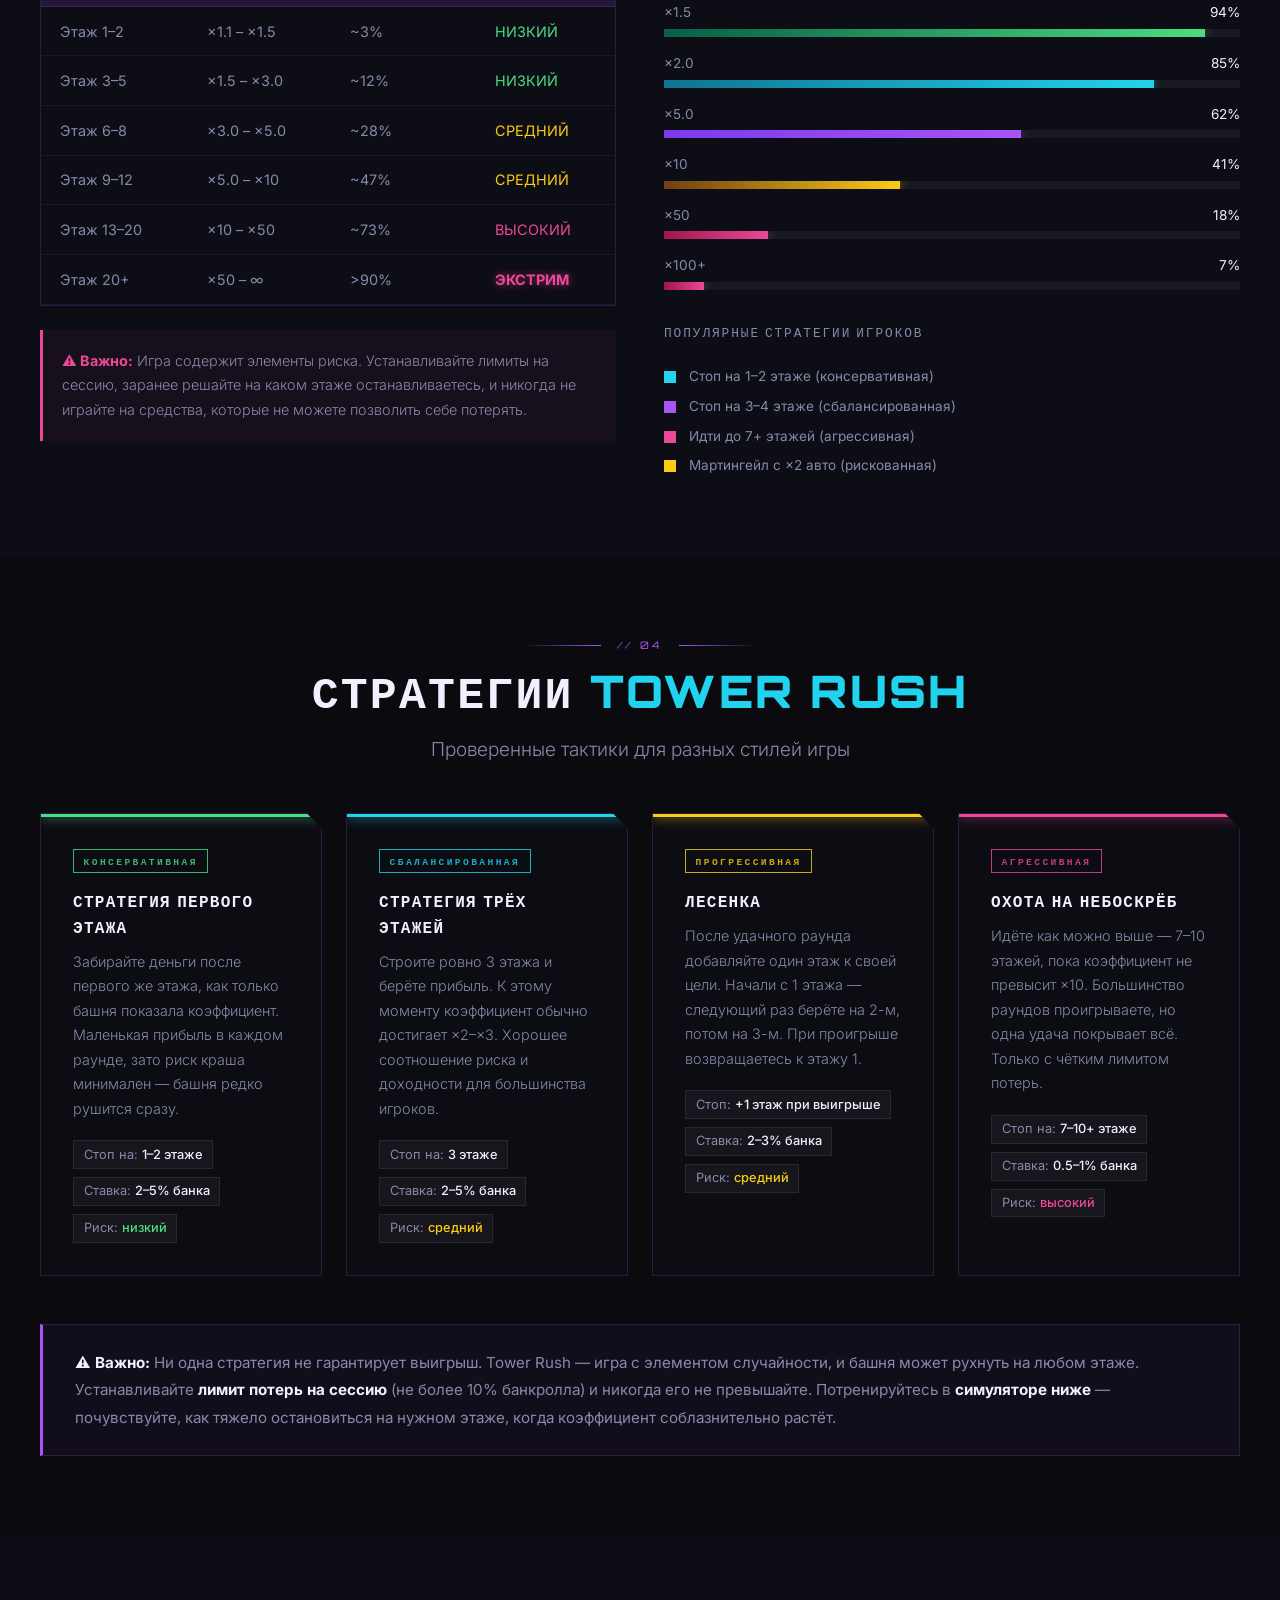
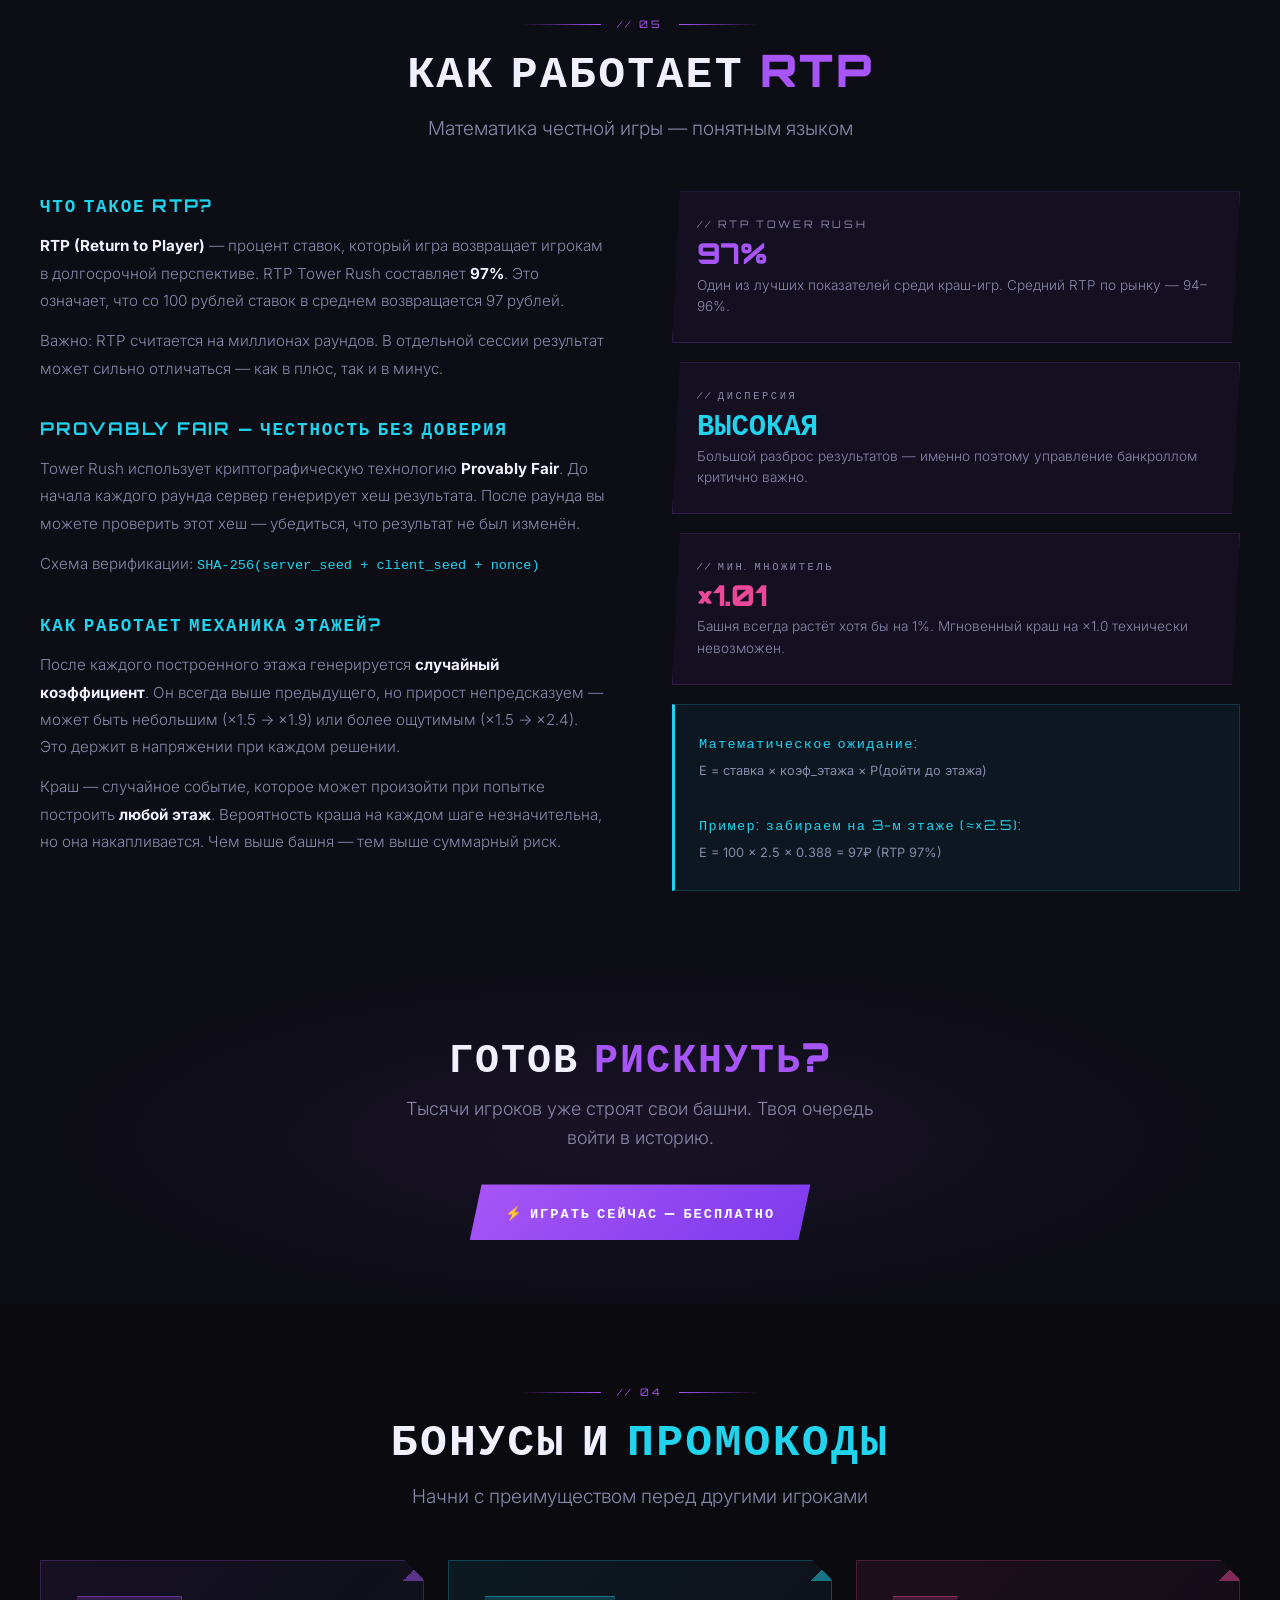
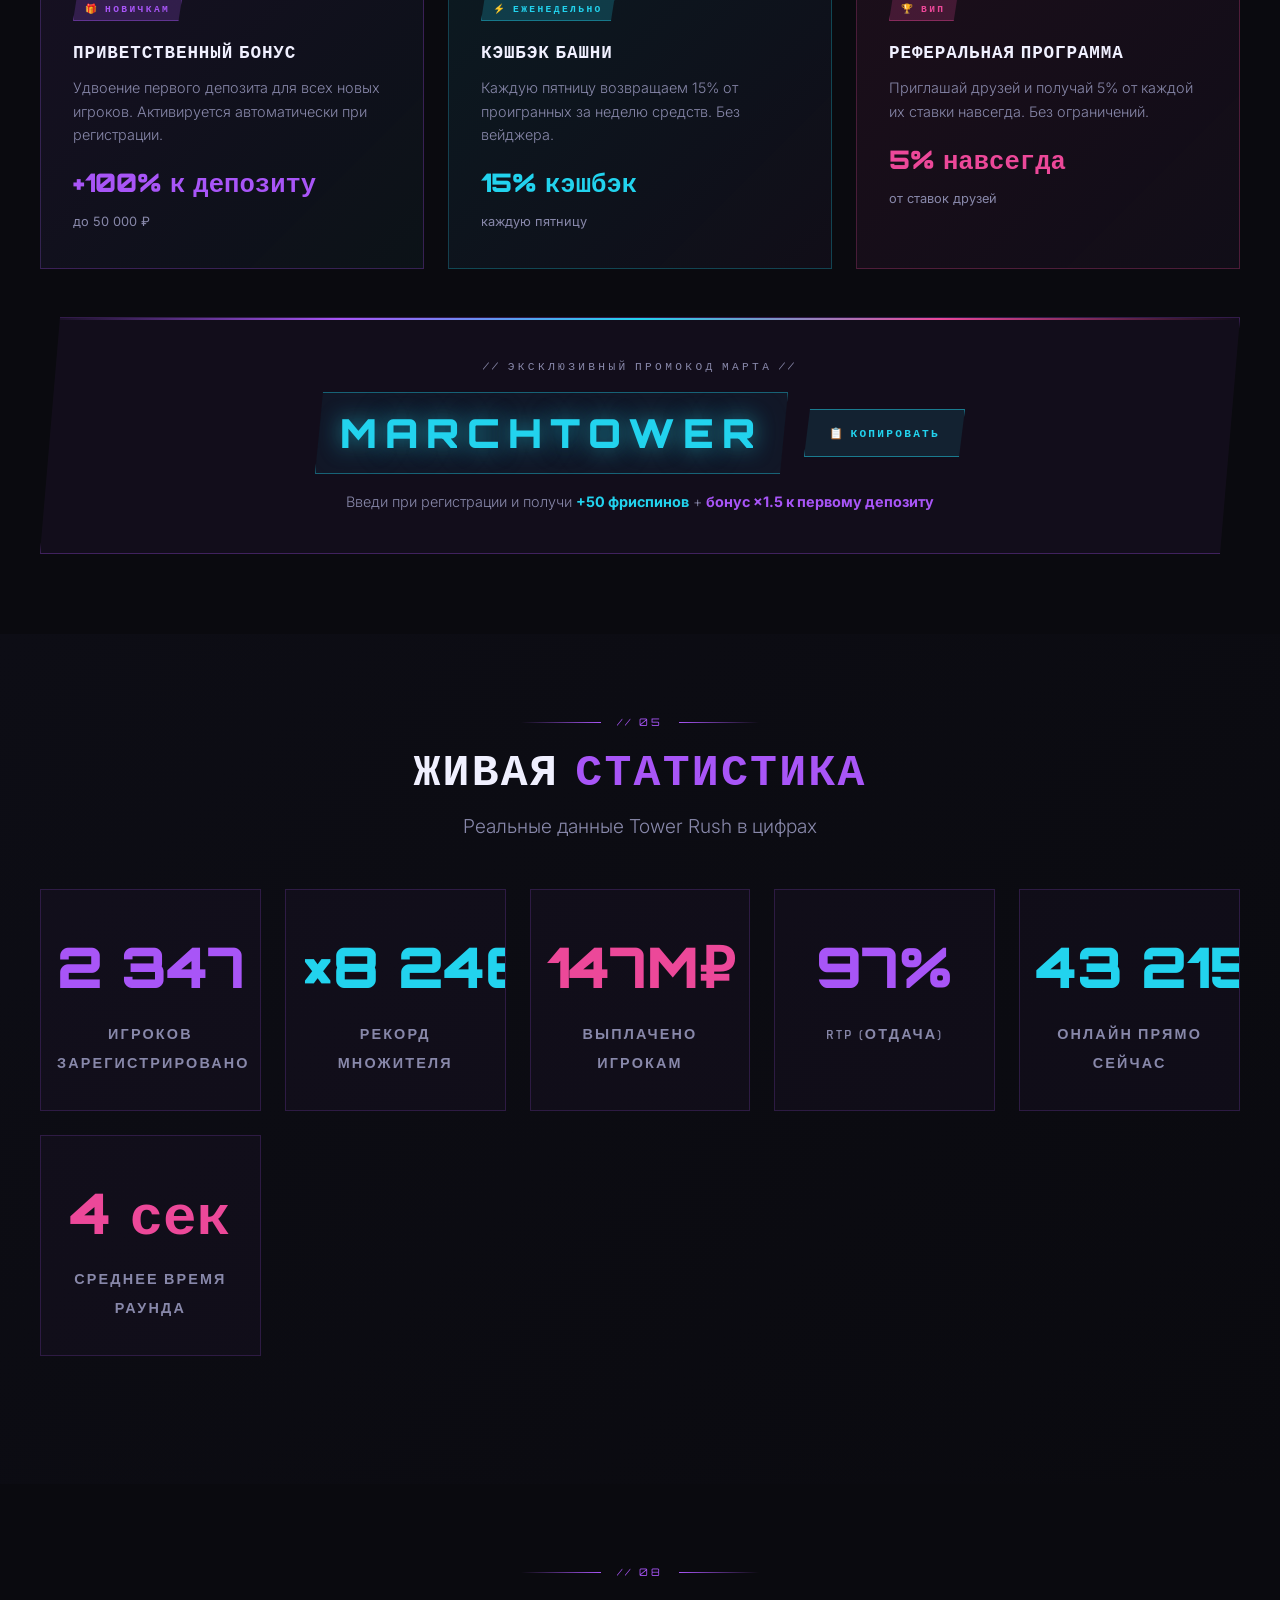
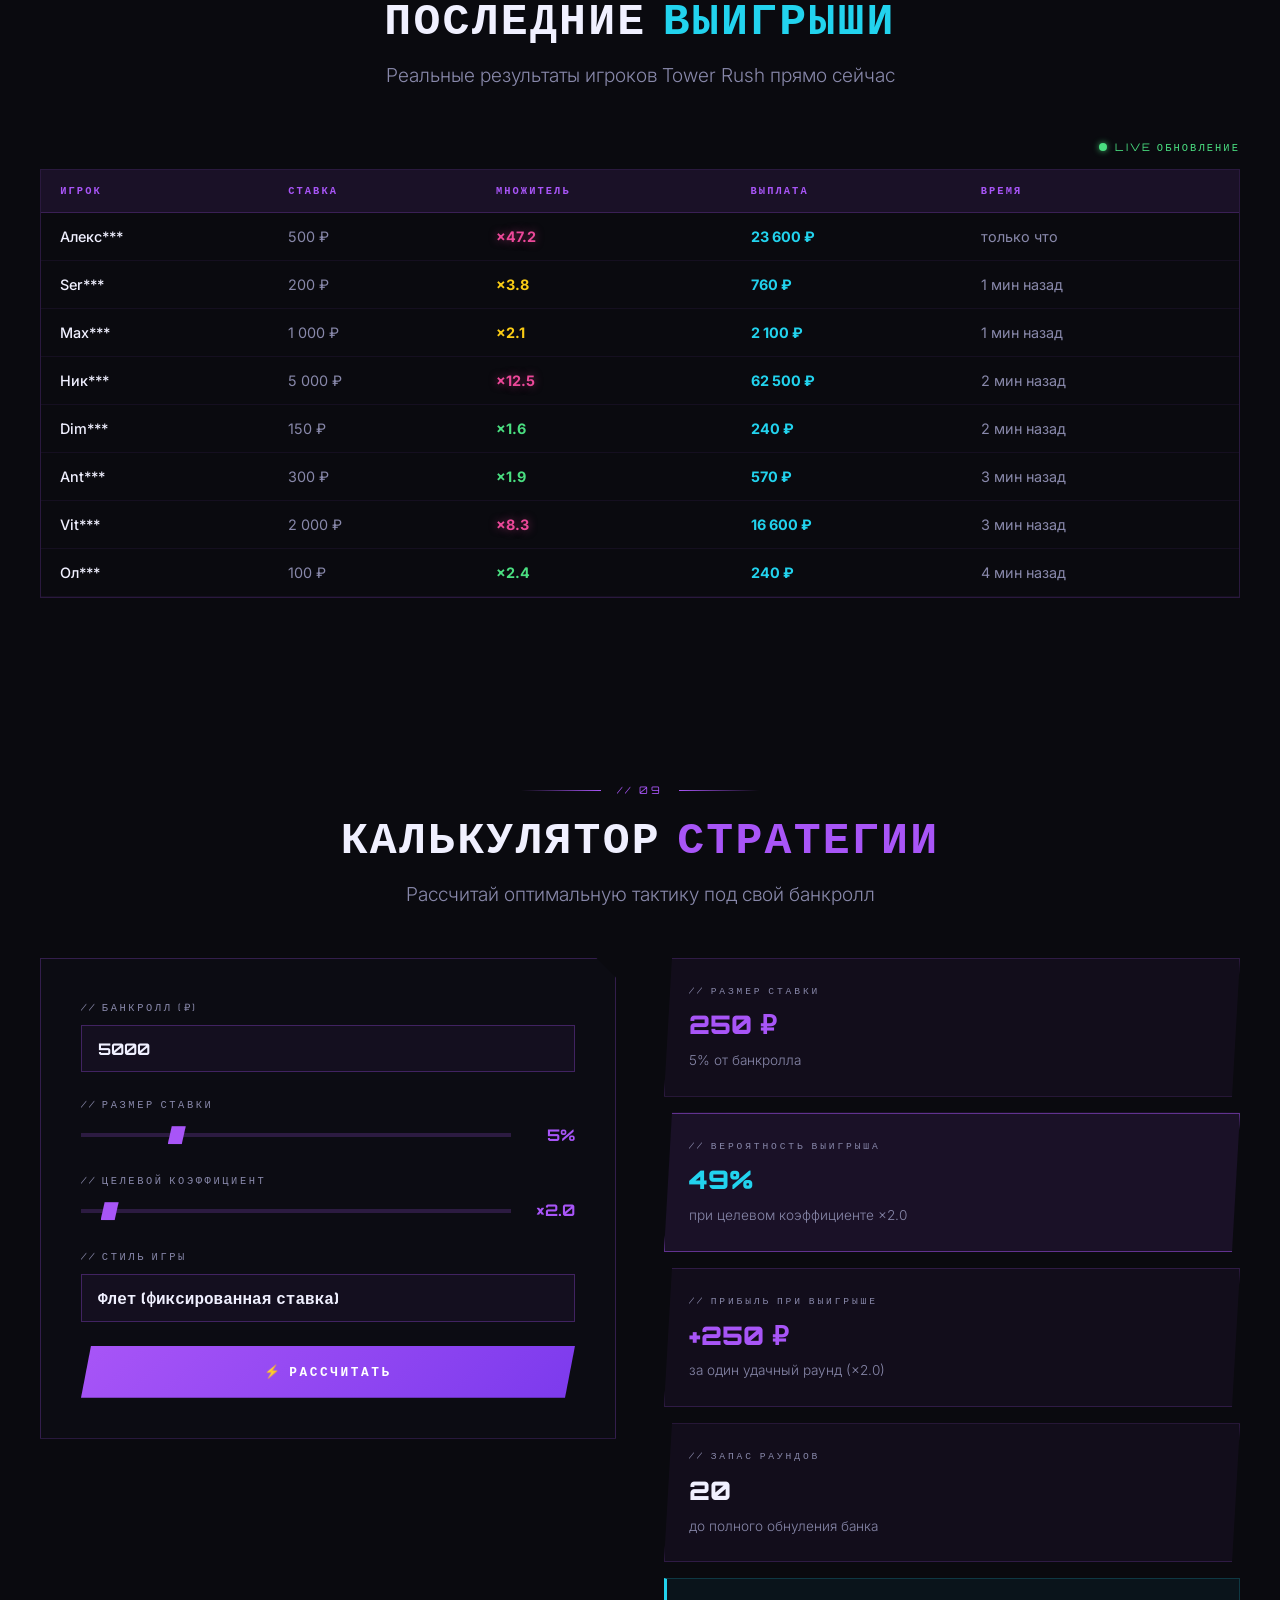
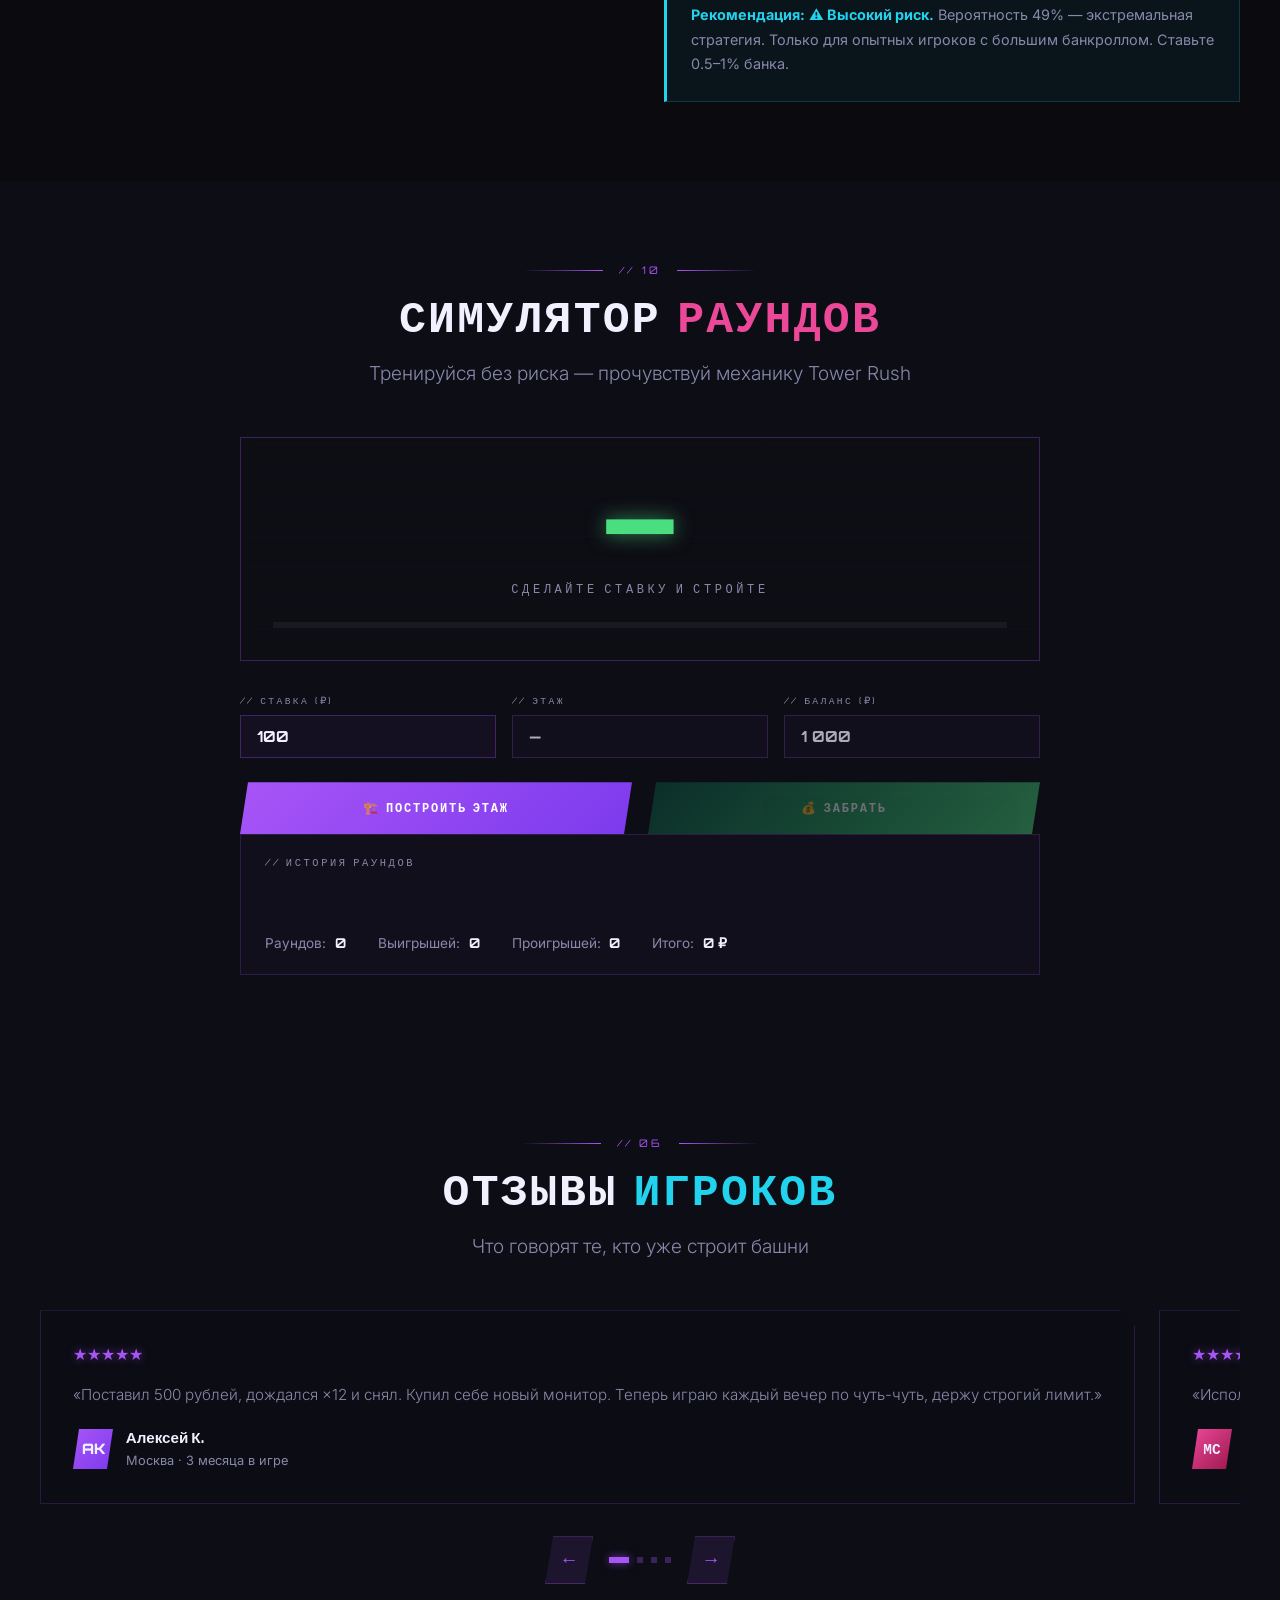
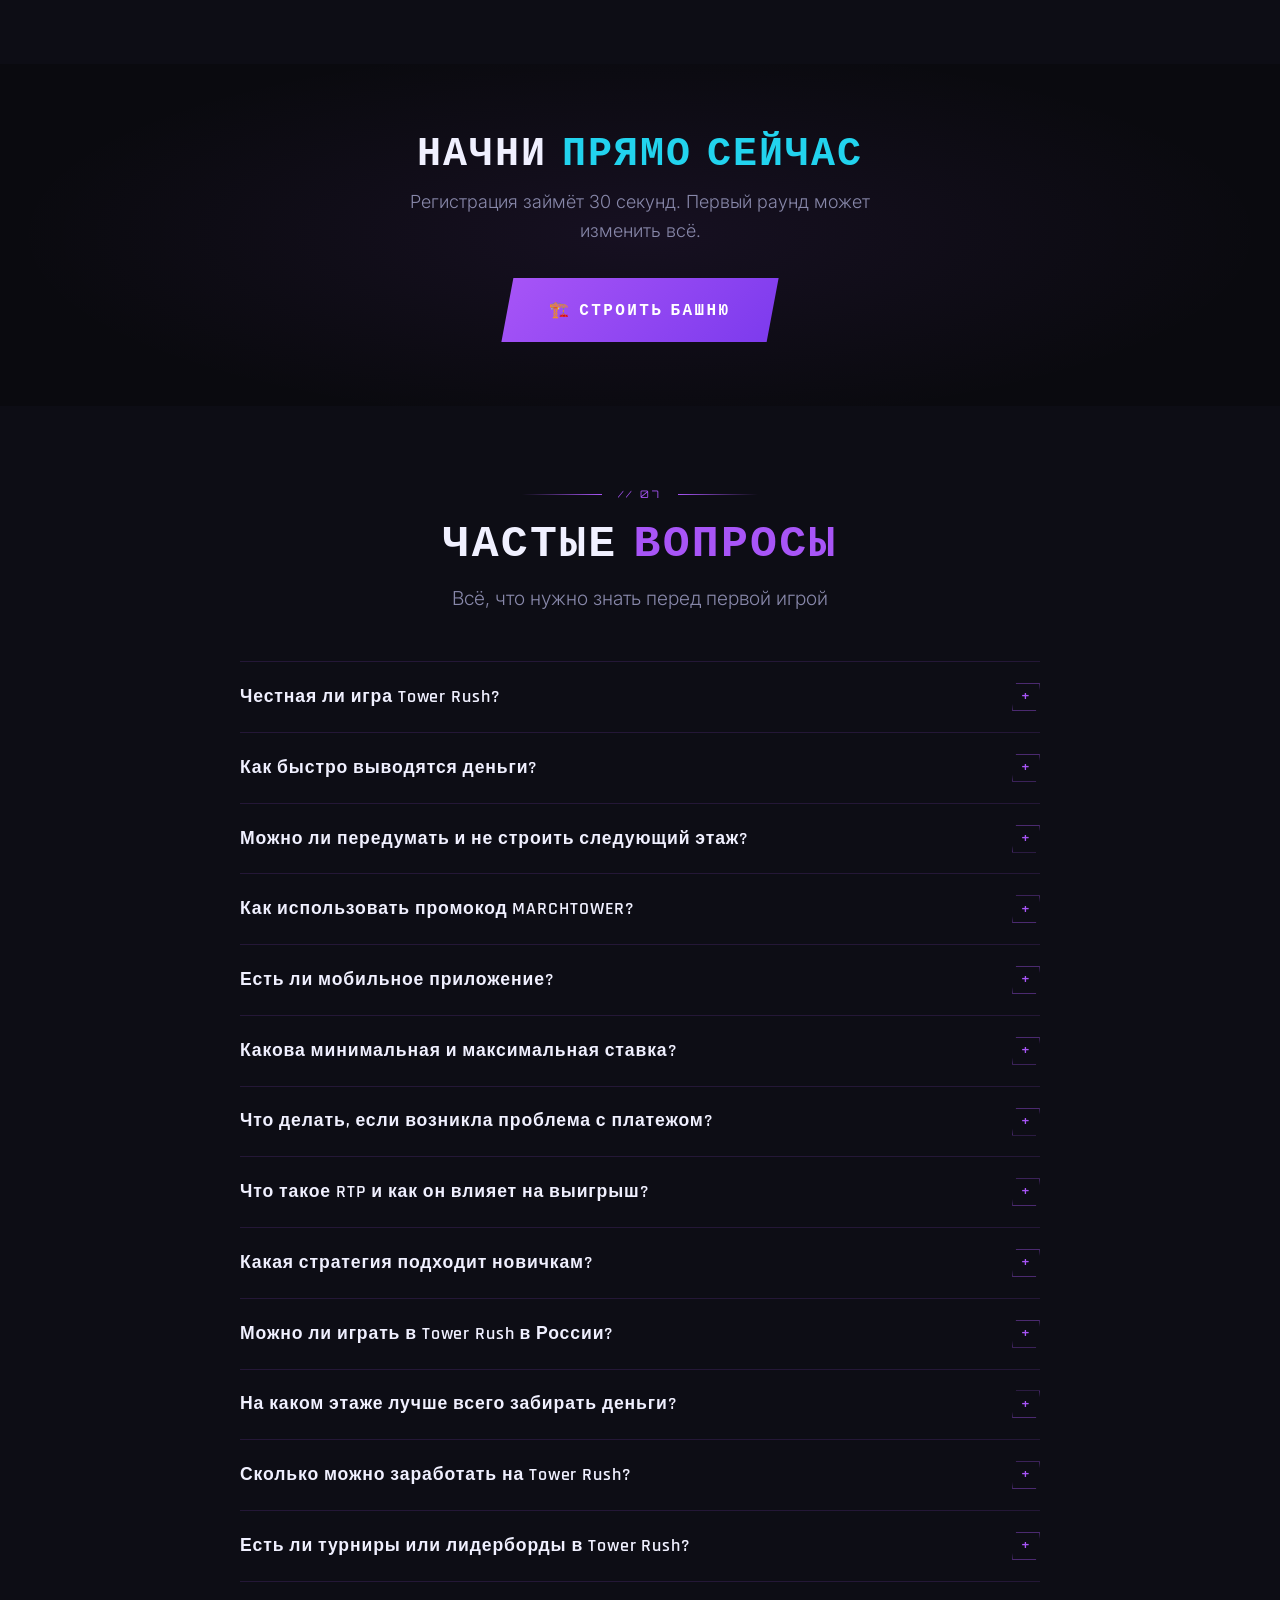
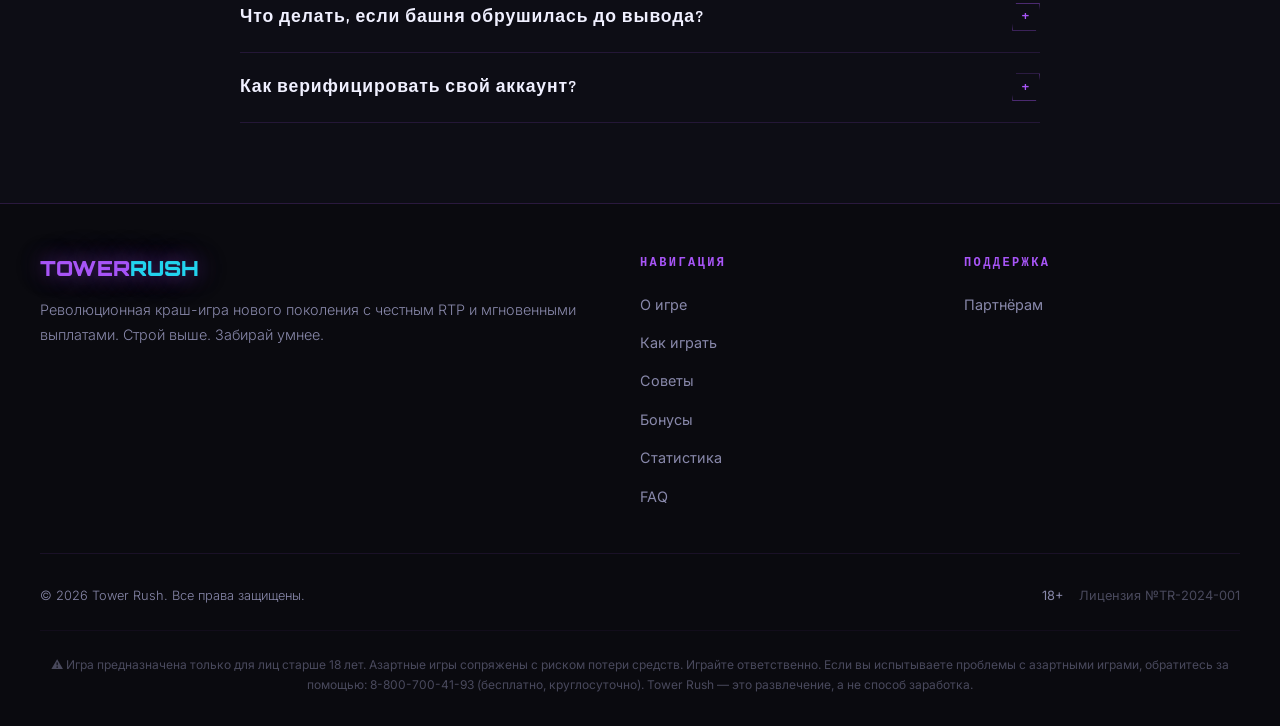
==== commit fae77661: "Simulator: dynamic crash rate by multiplier tier Co-Authored-By: Claude Sonnet 4.6 <noreply@anthropi" ====
--- a/index.html
+++ b/index.html
@@ -1259,10 +1259,16 @@
     return +(current * (1 + growth)).toFixed(2);
   }
 
-  // Вероятность краша ~20% за попытку построить этаж
-  // Это значит: до 3 этажа доходит ~51%, до 5 — ~33%, до 10 — ~11%, до 18 — ~1.5%
-  function simCrashChance() {
-    return Math.random() < 0.20;
+  // Вероятность краша зависит от текущего коэффициента:
+  // до ×3  — ~10% (легко добраться до первых этажей)
+  // ×3–×5  — ~18% (умеренный риск)
+  // ×5–×10 — ~28% (ощутимый риск)
+  // ×10+   — ~38% (высокий риск, дальше редкость)
+  function simCrashChance(currentMult) {
+    if (currentMult < 3)  return Math.random() < 0.10;
+    if (currentMult < 5)  return Math.random() < 0.18;
+    if (currentMult < 10) return Math.random() < 0.28;
+    return Math.random() < 0.38;
   }
 
   function simUpdateDisplay(multText, status, crashed) {
@@ -1301,7 +1307,7 @@
     }
 
     // Попытка построить следующий этаж
-    if (simCrashChance()) {
+    if (simCrashChance(simCurrentMult)) {
       // КРАШ
       simInRound = false;
       simTotalRounds++;
